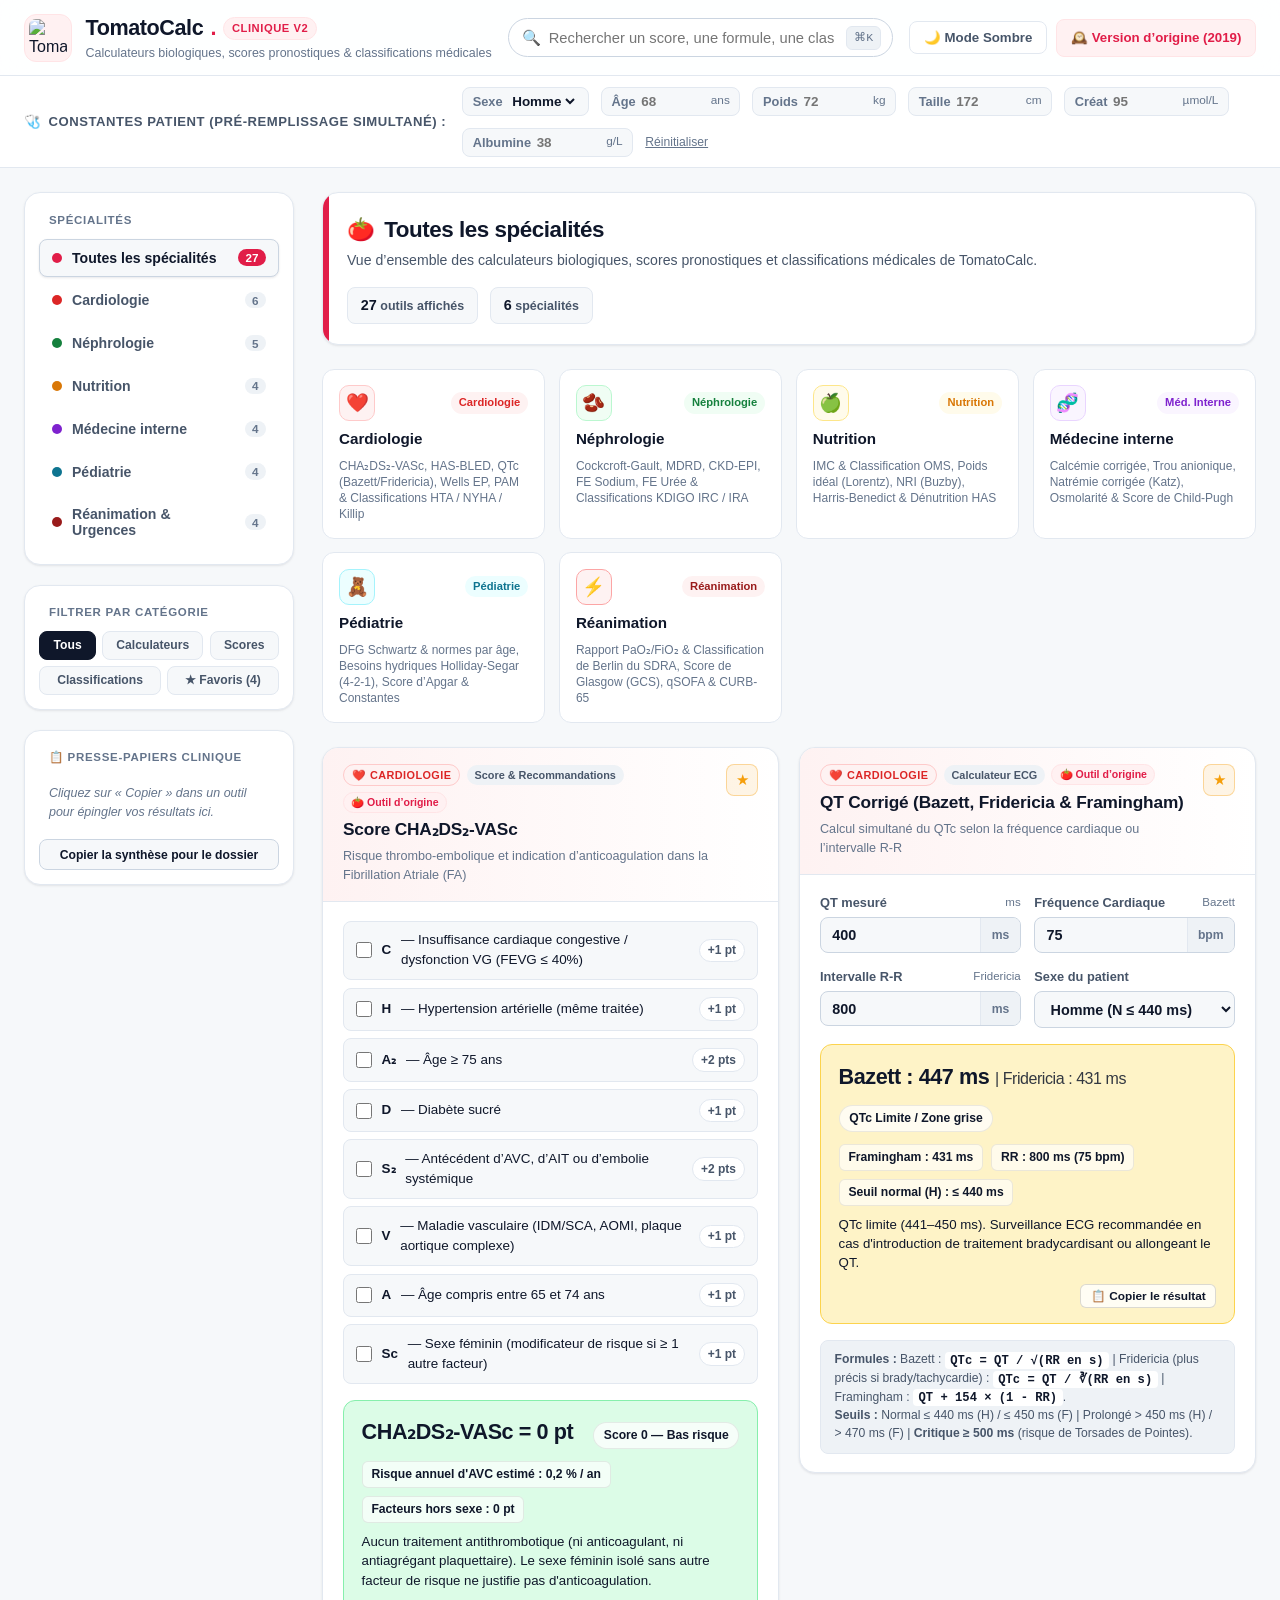
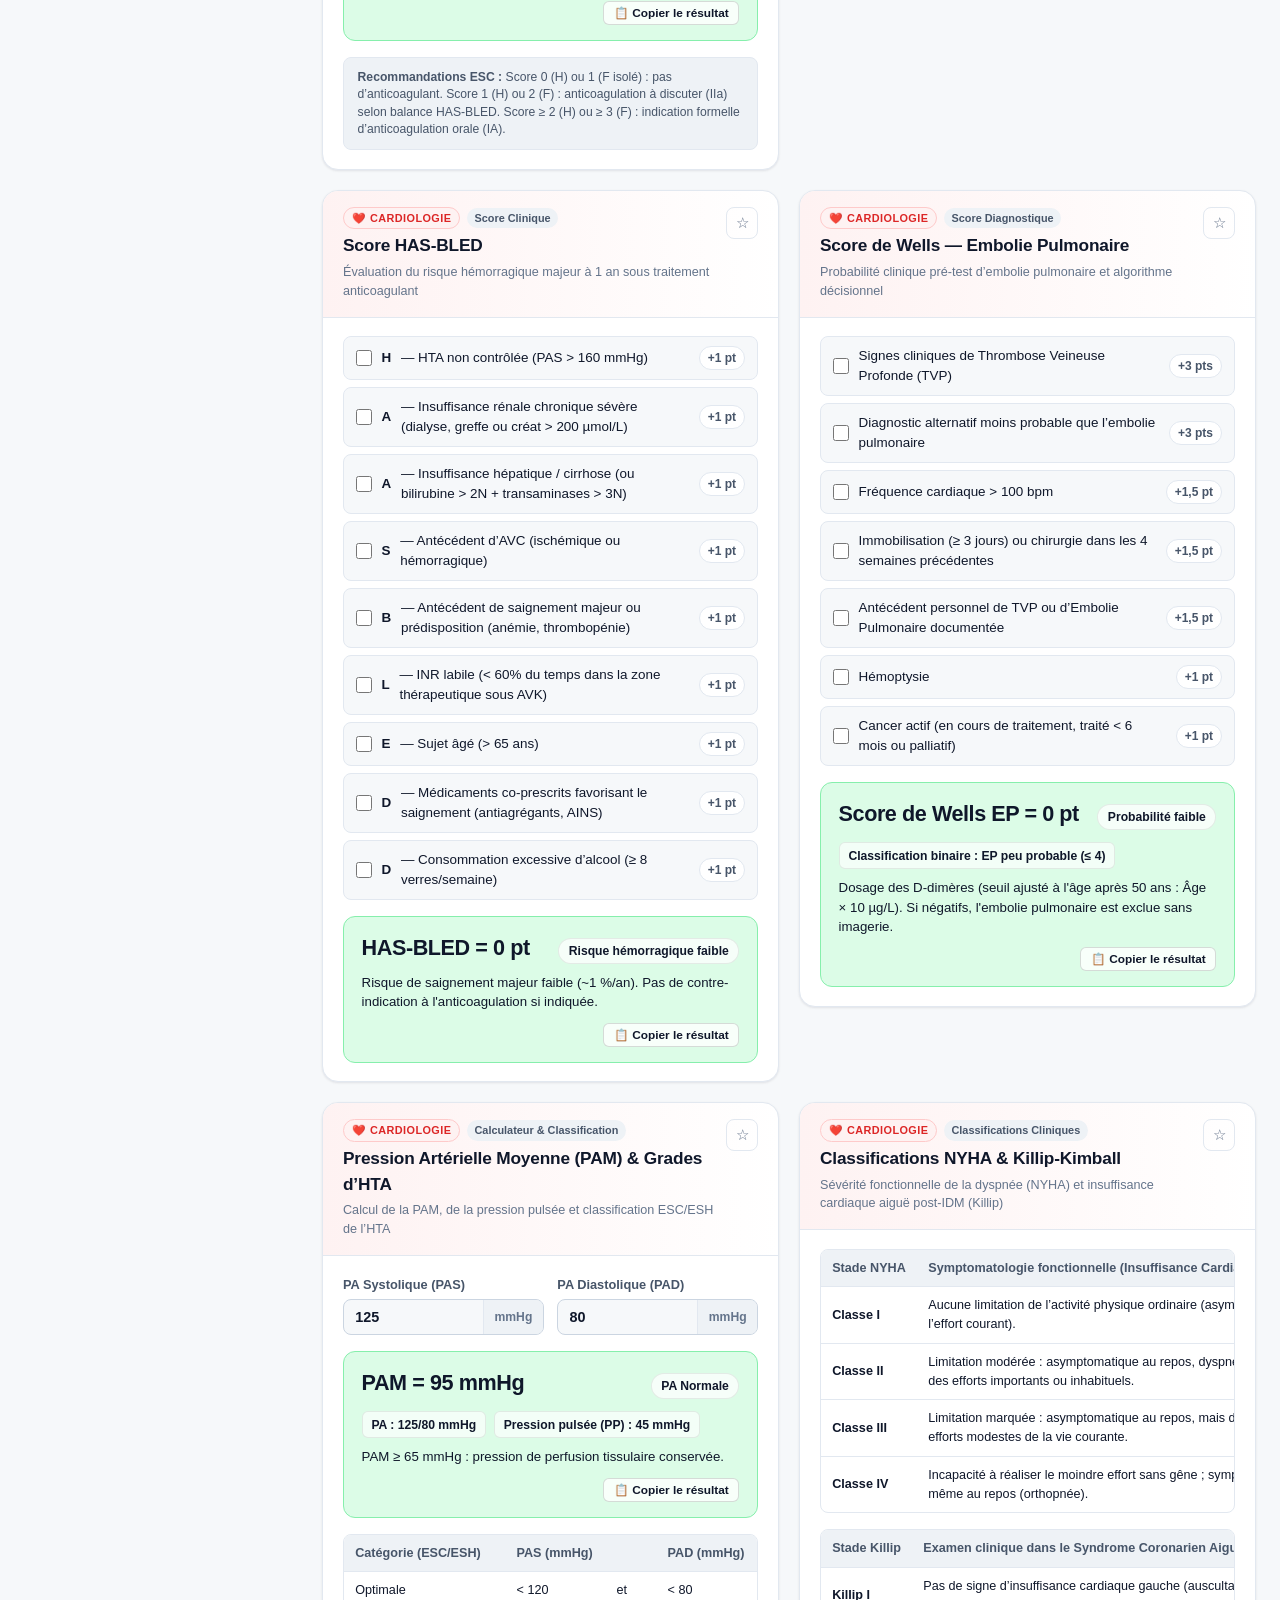
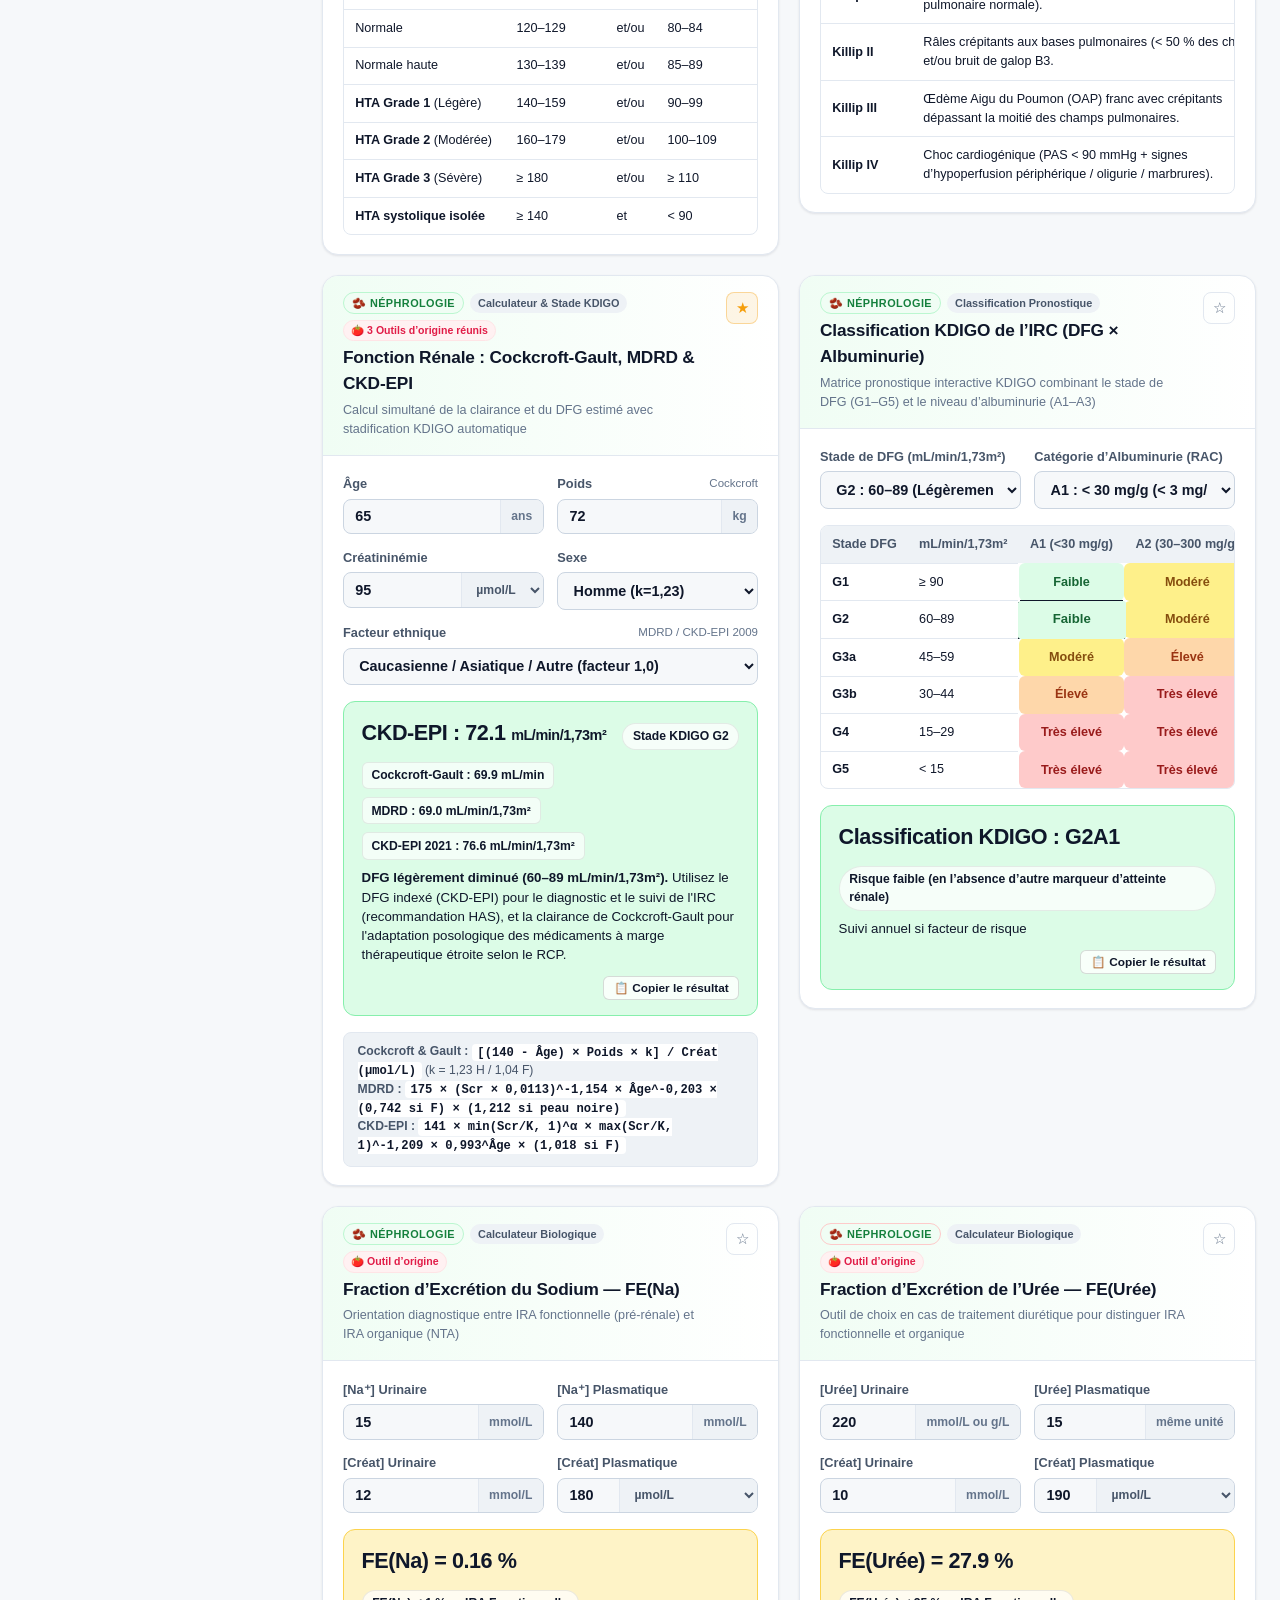
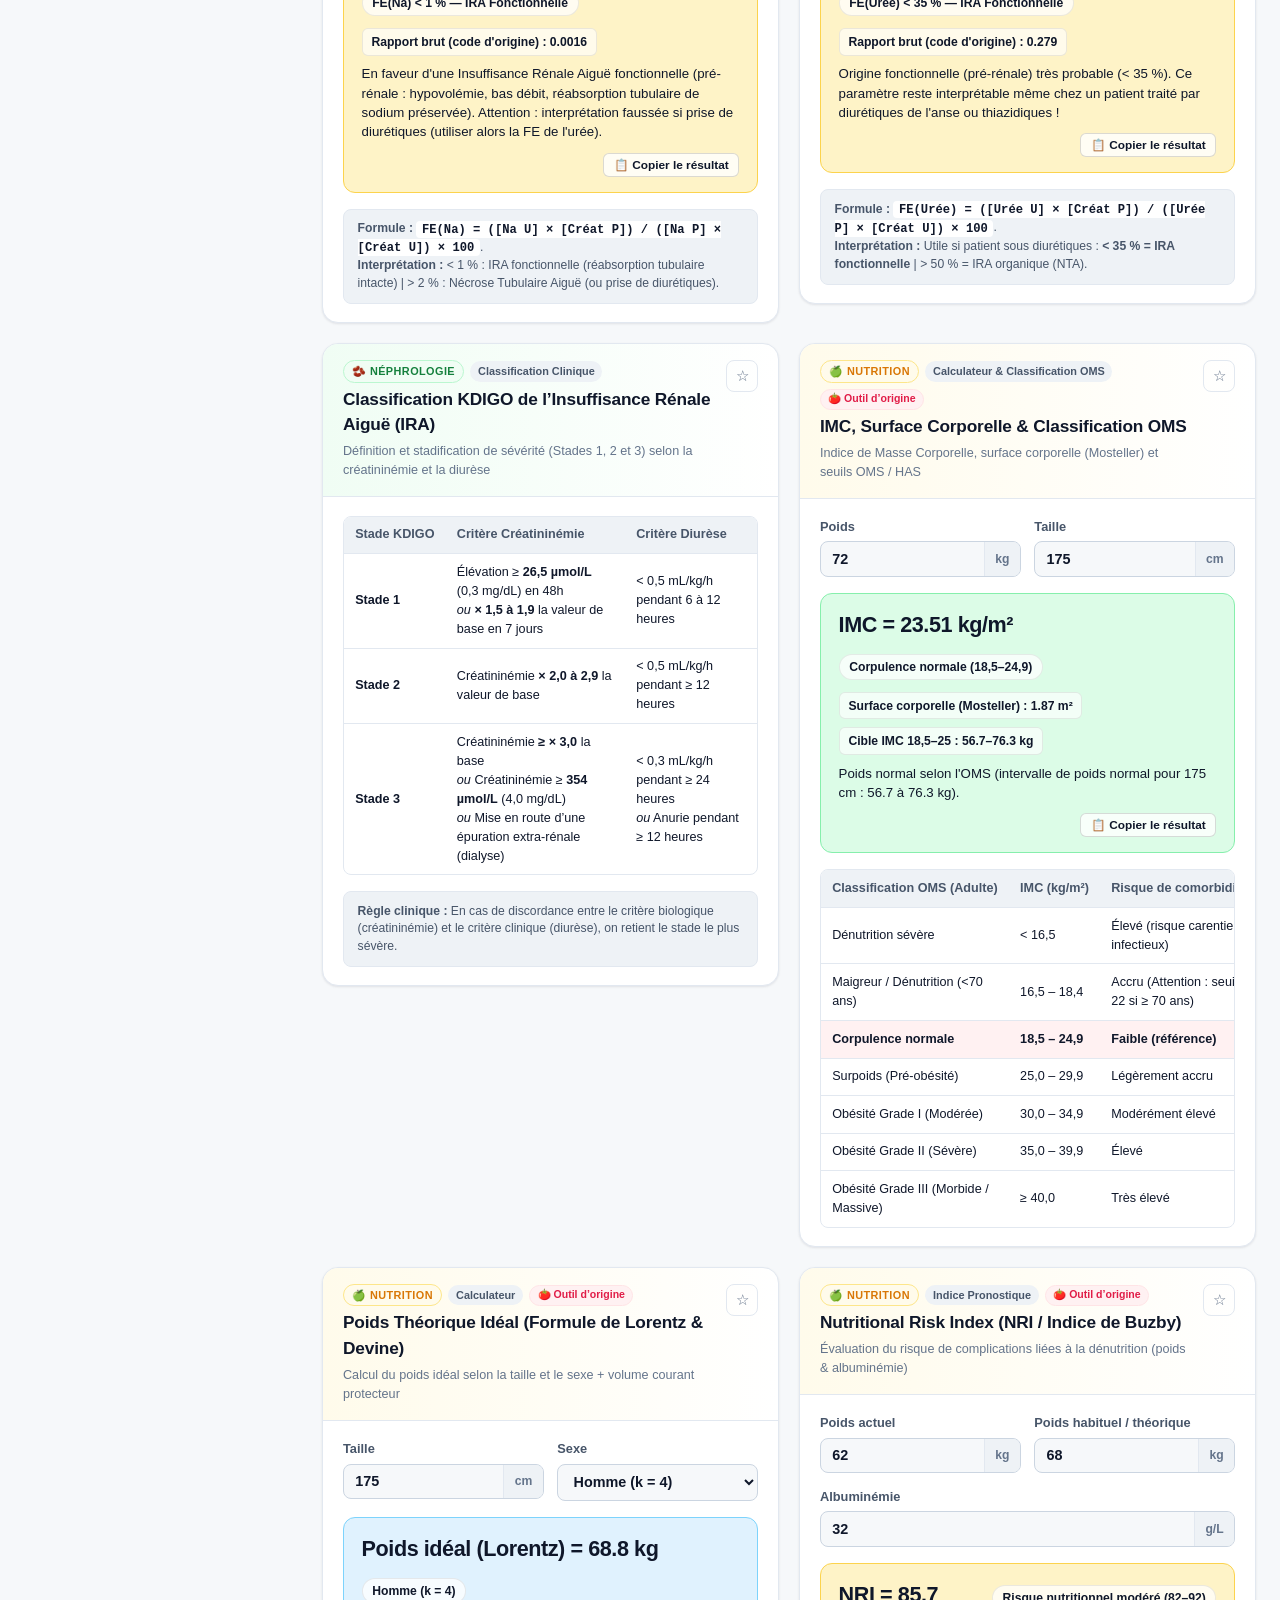
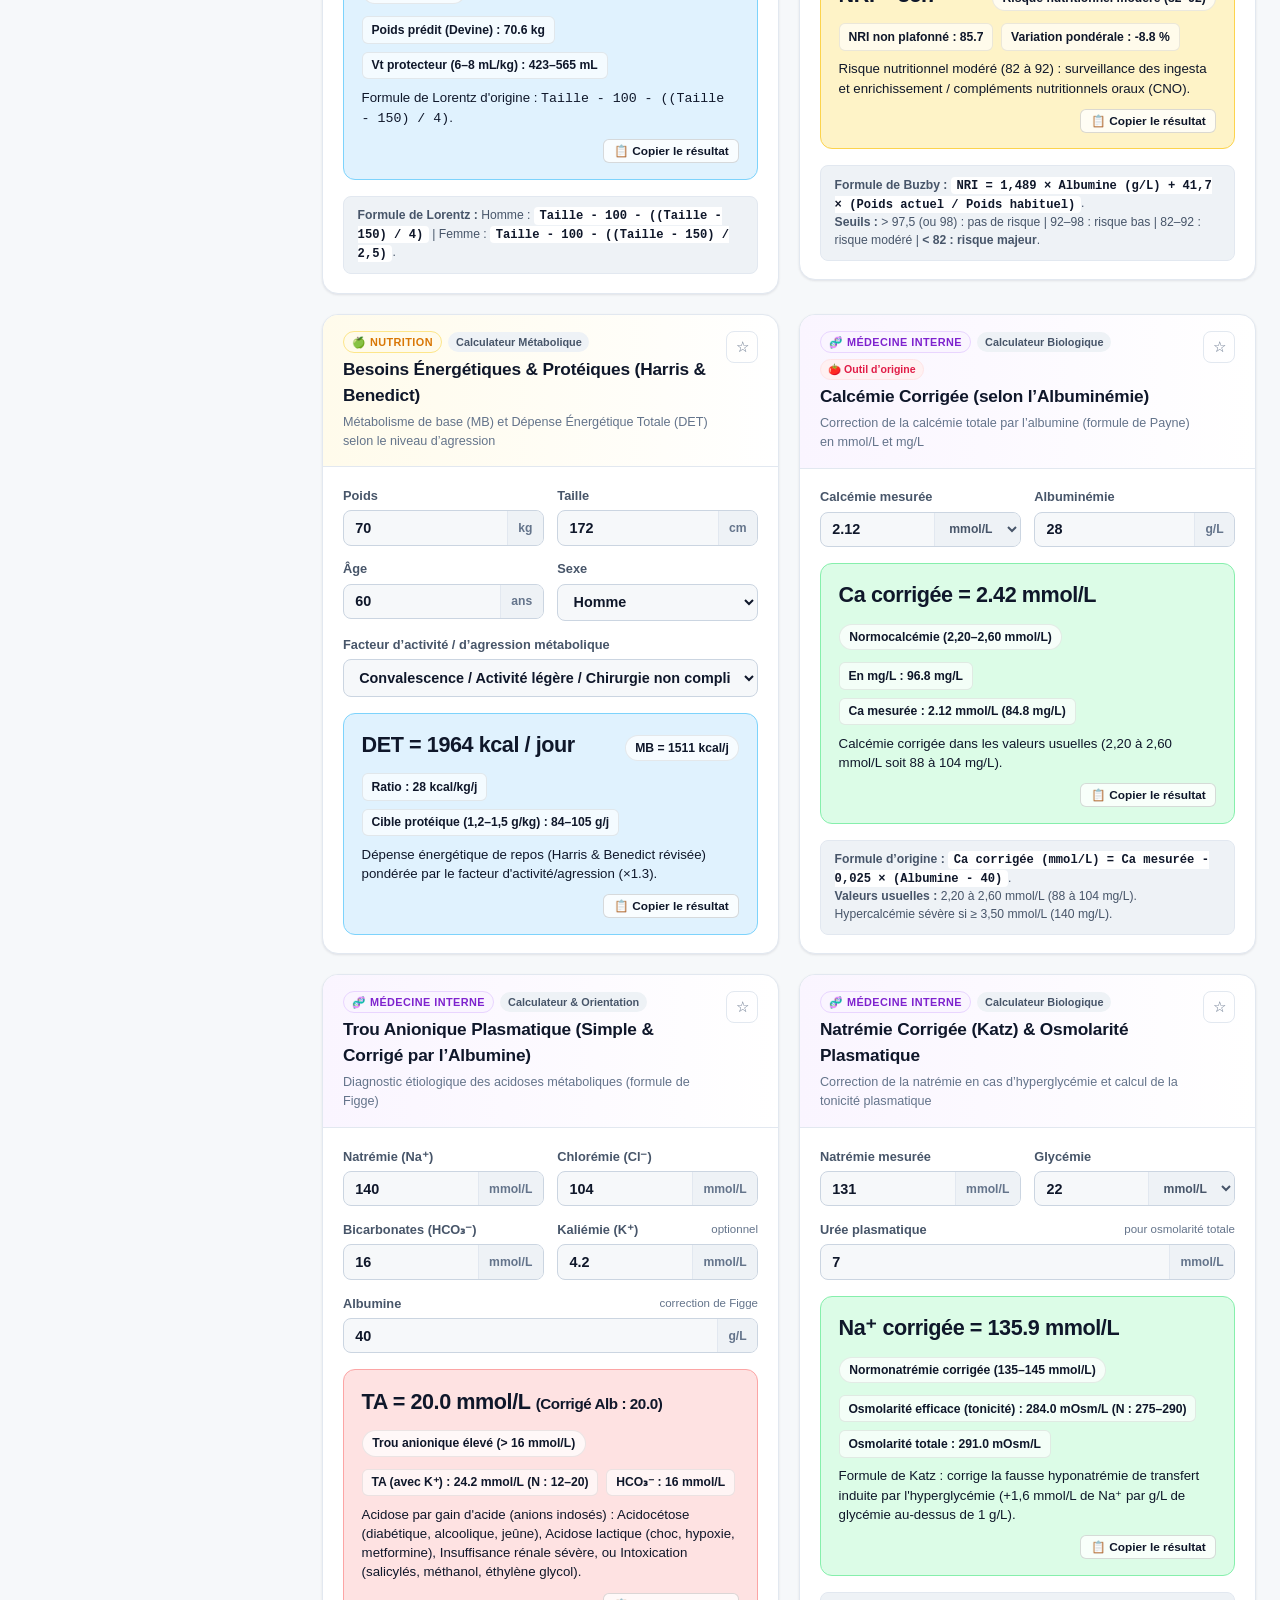
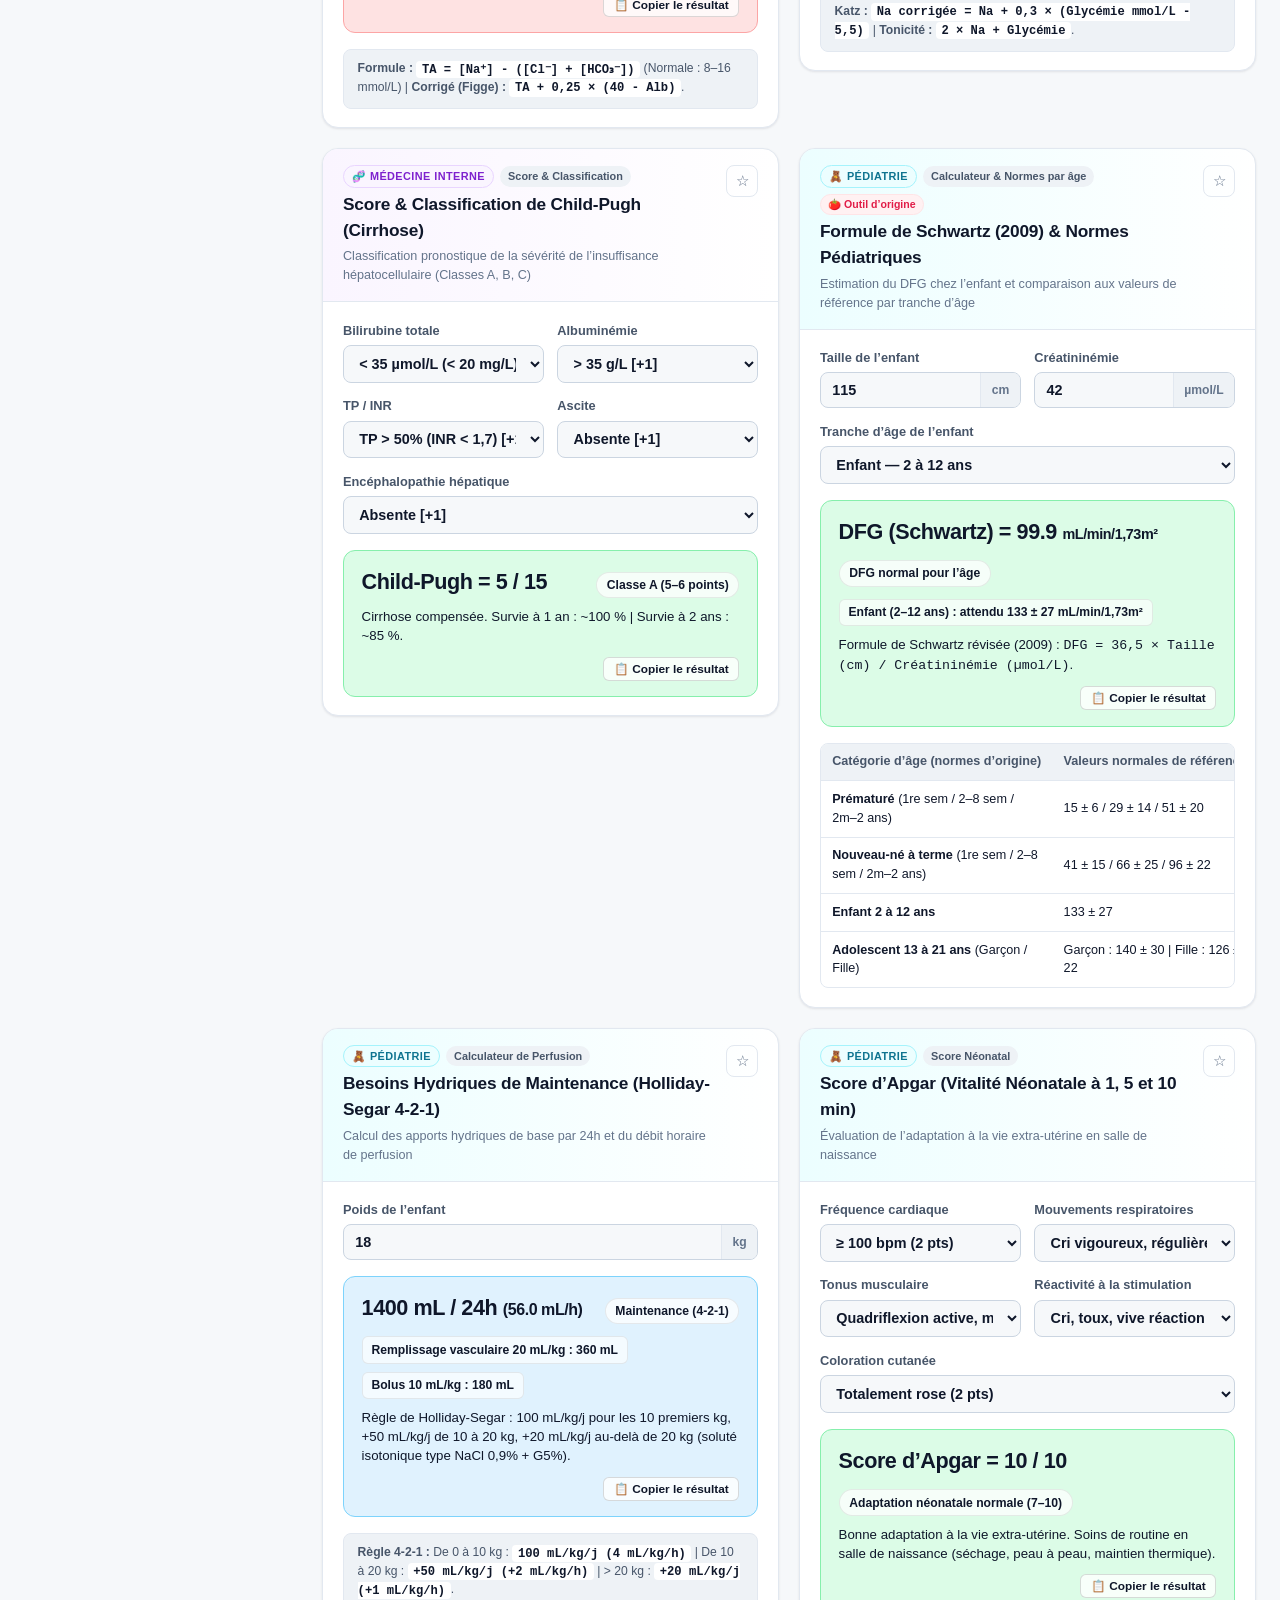
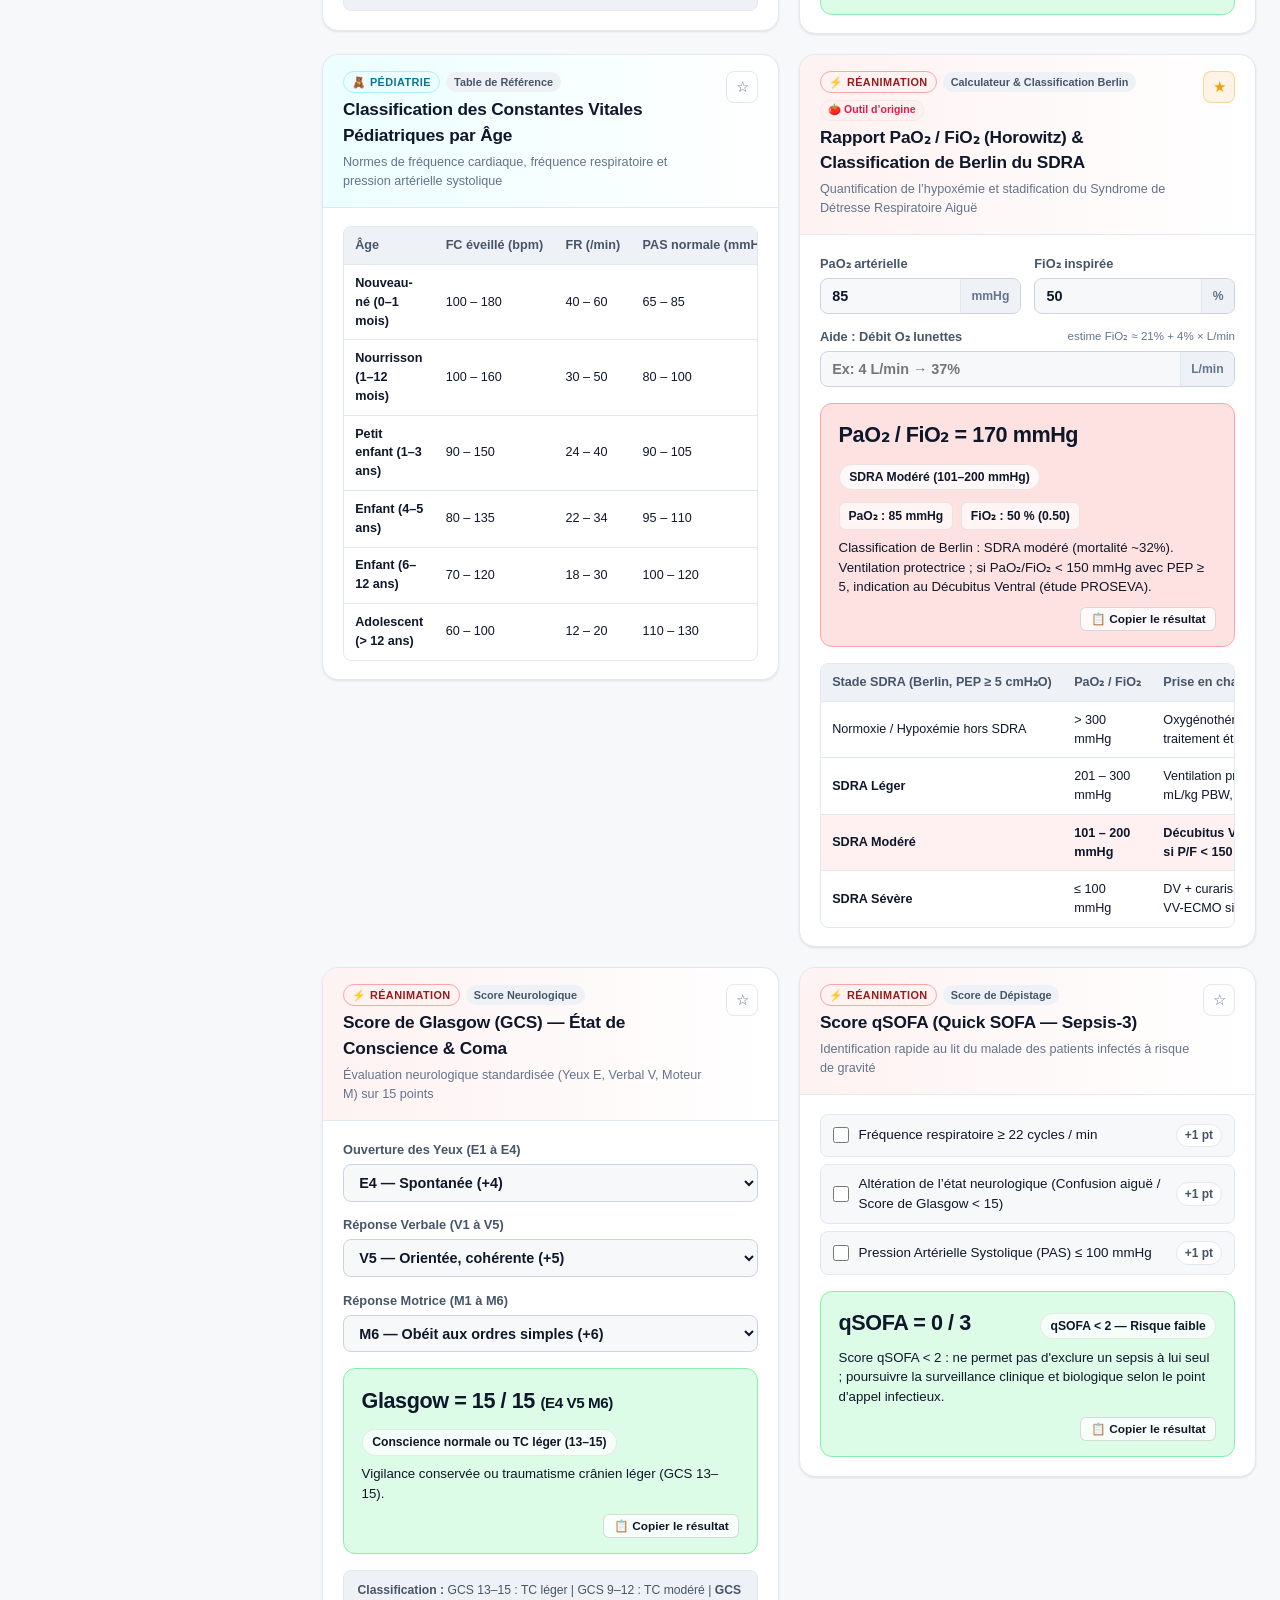
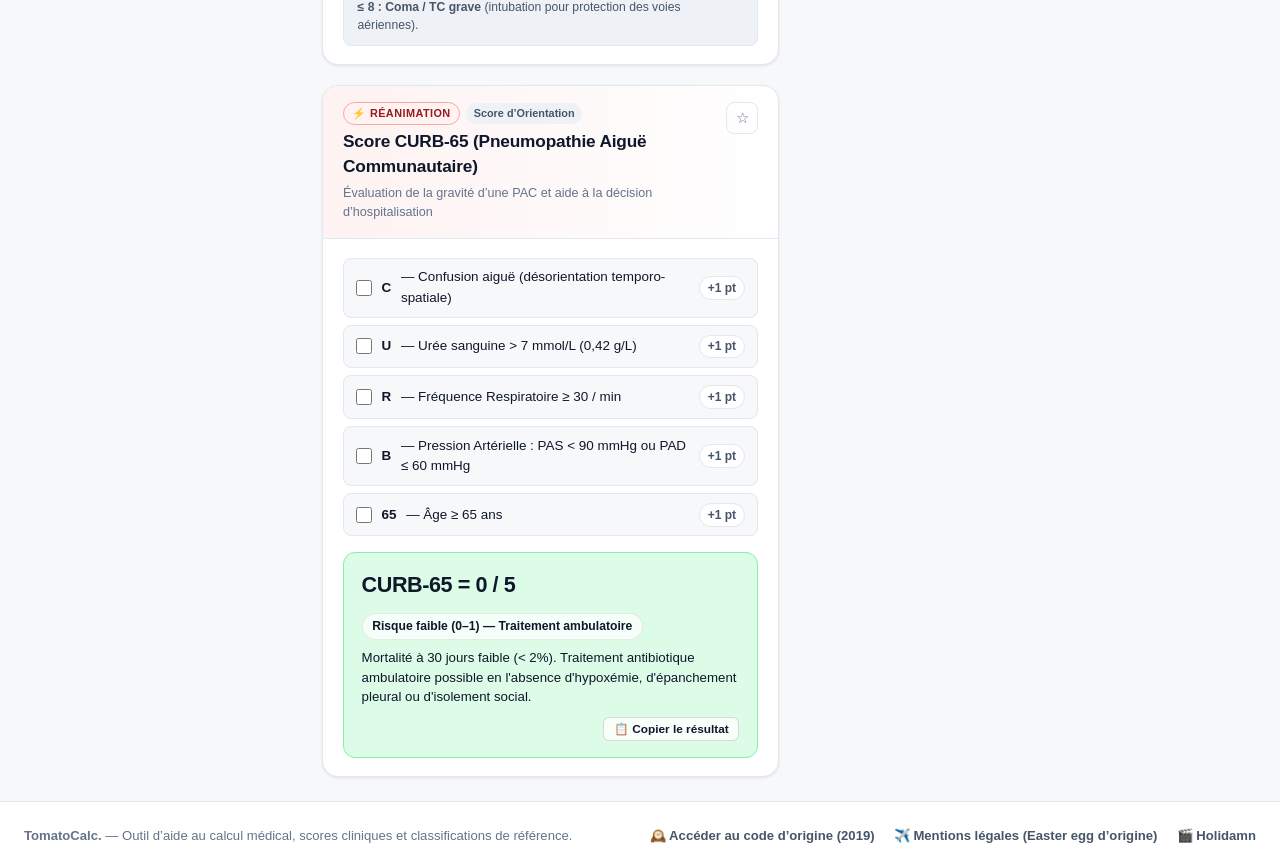
==== index.html @ 4baf0379 "Feat: Add TomatoCalc v2 medical calculator & clinical classifications while preserving original 2019" ====
<!DOCTYPE html>
<html lang="fr" data-theme="light">
<head>
  <meta charset="UTF-8" />
  <meta name="viewport" content="width=device-width, initial-scale=1.0" />
  <title>TomatoCalc. — Calculateurs Médicaux, Scores Cliniques & Classifications</title>
  <link rel="shortcut icon" href="image/favicon.ico" />
  <link rel="stylesheet" href="styles.css" />
</head>
<body>

  <!-- ======================= HEADER ======================= -->
  <header class="app-header">
    <div class="header-inner">
      <a href="#" class="brand" onclick="selectSpecialty('all'); return false;">
        <img src="image/logo2.png" alt="TomatoCalc Logo" class="brand-logo" />
        <div class="brand-text">
          <div class="brand-title">
            TomatoCalc<span class="dot">.</span>
            <span class="brand-badge">Clinique v2</span>
          </div>
          <span class="brand-subtitle">Calculateurs biologiques, scores pronostiques & classifications médicales</span>
        </div>
      </a>

      <div class="search-wrapper">
        <span class="search-icon">🔍</span>
        <input
          type="search"
          id="globalSearchInput"
          class="search-input"
          placeholder="Rechercher un score, une formule, une classification (ex: DFG, KDIGO, QTc, Glasgow, IMC...)"
        />
        <span class="search-kbd">⌘K</span>
      </div>

      <div class="header-actions">
        <button id="btnThemeToggle" class="btn-header" onclick="toggleTheme()">🌙 Mode Sombre</button>
        <a href="original.html" class="btn-header btn-archive" title="Ouvrir le site TomatoCalc d'origine conservé intact">
          🕰️ Version d’origine (2019)
        </a>
      </div>
    </div>
  </header>

  <!-- ======================= SHARED PATIENT CONTEXT BAR ======================= -->
  <section class="patient-bar">
    <div class="patient-bar-inner">
      <div class="patient-bar-title">
        <span>🩺</span>
        <span>Constantes Patient (pré-remplissage simultané) :</span>
      </div>

      <div class="patient-bar-fields">
        <div class="patient-field">
          <label for="patSexe">Sexe</label>
          <select id="patSexe" onchange="syncPatientContext()">
            <option value="H">Homme</option>
            <option value="F">Femme</option>
          </select>
        </div>

        <div class="patient-field">
          <label for="patAge">Âge</label>
          <input type="number" id="patAge" placeholder="68" min="0" max="120" oninput="syncPatientContext()" />
          <span class="unit">ans</span>
        </div>

        <div class="patient-field">
          <label for="patPoids">Poids</label>
          <input type="number" id="patPoids" placeholder="72" min="1" max="300" step="0.5" oninput="syncPatientContext()" />
          <span class="unit">kg</span>
        </div>

        <div class="patient-field">
          <label for="patTaille">Taille</label>
          <input type="number" id="patTaille" placeholder="172" min="30" max="240" oninput="syncPatientContext()" />
          <span class="unit">cm</span>
        </div>

        <div class="patient-field">
          <label for="patCreat">Créat</label>
          <input type="number" id="patCreat" placeholder="95" min="1" max="3000" oninput="syncPatientContext()" />
          <span class="unit">µmol/L</span>
        </div>

        <div class="patient-field">
          <label for="patAlb">Albumine</label>
          <input type="number" id="patAlb" placeholder="38" min="5" max="65" step="0.5" oninput="syncPatientContext()" />
          <span class="unit">g/L</span>
        </div>

        <button class="btn-clear-patient" onclick="clearPatientContext()">Réinitialiser</button>
      </div>
    </div>
  </section>

  <!-- ======================= MAIN LAYOUT ======================= -->
  <div class="app-layout">

    <!-- LEFT SIDEBAR -->
    <aside class="sidebar">
      <div class="sidebar-sticky">

        <!-- Specialties Navigation -->
        <nav class="nav-card" aria-label="Spécialités médicales">
          <div class="nav-section-title">Spécialités</div>
          <ul class="specialty-nav">
            <li>
              <button class="specialty-btn active" data-specialty="all" onclick="selectSpecialty('all')">
                <span class="specialty-btn-left">
                  <span class="specialty-dot" style="background: var(--tomato-500)"></span>
                  <span>Toutes les spécialités</span>
                </span>
                <span class="specialty-count" id="count-all">20</span>
              </button>
            </li>
            <li>
              <button class="specialty-btn" data-specialty="cardio" onclick="selectSpecialty('cardio')">
                <span class="specialty-btn-left">
                  <span class="specialty-dot" style="background: var(--cardio-color)"></span>
                  <span>Cardiologie</span>
                </span>
                <span class="specialty-count" id="count-cardio">6</span>
              </button>
            </li>
            <li>
              <button class="specialty-btn" data-specialty="nephro" onclick="selectSpecialty('nephro')">
                <span class="specialty-btn-left">
                  <span class="specialty-dot" style="background: var(--nephro-color)"></span>
                  <span>Néphrologie</span>
                </span>
                <span class="specialty-count" id="count-nephro">5</span>
              </button>
            </li>
            <li>
              <button class="specialty-btn" data-specialty="nutrition" onclick="selectSpecialty('nutrition')">
                <span class="specialty-btn-left">
                  <span class="specialty-dot" style="background: var(--nutri-color)"></span>
                  <span>Nutrition</span>
                </span>
                <span class="specialty-count" id="count-nutrition">4</span>
              </button>
            </li>
            <li>
              <button class="specialty-btn" data-specialty="medint" onclick="selectSpecialty('medint')">
                <span class="specialty-btn-left">
                  <span class="specialty-dot" style="background: var(--medint-color)"></span>
                  <span>Médecine interne</span>
                </span>
                <span class="specialty-count" id="count-medint">4</span>
              </button>
            </li>
            <li>
              <button class="specialty-btn" data-specialty="pediatrie" onclick="selectSpecialty('pediatrie')">
                <span class="specialty-btn-left">
                  <span class="specialty-dot" style="background: var(--ped-color)"></span>
                  <span>Pédiatrie</span>
                </span>
                <span class="specialty-count" id="count-pediatrie">4</span>
              </button>
            </li>
            <li>
              <button class="specialty-btn" data-specialty="reanima" onclick="selectSpecialty('reanima')">
                <span class="specialty-btn-left">
                  <span class="specialty-dot" style="background: var(--rea-color)"></span>
                  <span>Réanimation & Urgences</span>
                </span>
                <span class="specialty-count" id="count-reanima">4</span>
              </button>
            </li>
          </ul>
        </nav>

        <!-- Filter by Category Type -->
        <div class="nav-card">
          <div class="nav-section-title">Filtrer par catégorie</div>
          <div class="type-filters">
            <button class="type-pill active" data-type="all" onclick="selectType('all')">Tous</button>
            <button class="type-pill" data-type="calc" onclick="selectType('calc')">Calculateurs</button>
            <button class="type-pill" data-type="score" onclick="selectType('score')">Scores</button>
            <button class="type-pill" data-type="classification" onclick="selectType('classification')">Classifications</button>
            <button class="type-pill" data-type="fav" onclick="selectType('fav')">★ Favoris (<span id="count-fav">4</span>)</button>
          </div>
        </div>

        <!-- Clinical Clipboard -->
        <div class="nav-card">
          <div class="nav-section-title">📋 Presse-papiers clinique</div>
          <div id="clipboardList" class="clipboard-list"></div>
          <button class="btn-copy-all" onclick="copyAllClipboard()">Copier la synthèse pour le dossier</button>
        </div>

      </div>
    </aside>

    <!-- MAIN CONTENT -->
    <main class="main-content">

      <!-- Specialty Banner -->
      <div class="specialty-banner" id="specialtyBanner">
        <div class="banner-info">
          <h1 id="bannerTitle"><span>🍅</span> <span>Toutes les spécialités</span></h1>
          <p id="bannerDesc">Vue d’ensemble des calculateurs biologiques, scores pronostiques et classifications médicales de TomatoCalc.</p>
        </div>
        <div class="banner-stats">
          <div class="stat-chip"><strong id="visibleToolsCount">27</strong> outils affichés</div>
          <div class="stat-chip"><strong>6</strong> spécialités</div>
        </div>
      </div>

      <!-- Quick Specialty Tiles -->
      <div class="specialty-quick-grid" id="specialtyQuickGrid">
        <div class="specialty-tile" style="--tile-color: var(--cardio-color); --tile-bg: var(--cardio-bg); --tile-border: var(--cardio-border);" onclick="selectSpecialty('cardio')">
          <div class="specialty-tile-top">
            <div class="specialty-tile-icon">❤️</div>
            <span class="specialty-tile-badge">Cardiologie</span>
          </div>
          <h3>Cardiologie</h3>
          <p>CHA₂DS₂-VASc, HAS-BLED, QTc (Bazett/Fridericia), Wells EP, PAM & Classifications HTA / NYHA / Killip</p>
        </div>

        <div class="specialty-tile" style="--tile-color: var(--nephro-color); --tile-bg: var(--nephro-bg); --tile-border: var(--nephro-border);" onclick="selectSpecialty('nephro')">
          <div class="specialty-tile-top">
            <div class="specialty-tile-icon">🫘</div>
            <span class="specialty-tile-badge">Néphrologie</span>
          </div>
          <h3>Néphrologie</h3>
          <p>Cockcroft-Gault, MDRD, CKD-EPI, FE Sodium, FE Urée & Classifications KDIGO IRC / IRA</p>
        </div>

        <div class="specialty-tile" style="--tile-color: var(--nutri-color); --tile-bg: var(--nutri-bg); --tile-border: var(--nutri-border);" onclick="selectSpecialty('nutrition')">
          <div class="specialty-tile-top">
            <div class="specialty-tile-icon">🍏</div>
            <span class="specialty-tile-badge">Nutrition</span>
          </div>
          <h3>Nutrition</h3>
          <p>IMC & Classification OMS, Poids idéal (Lorentz), NRI (Buzby), Harris-Benedict & Dénutrition HAS</p>
        </div>

        <div class="specialty-tile" style="--tile-color: var(--medint-color); --tile-bg: var(--medint-bg); --tile-border: var(--medint-border);" onclick="selectSpecialty('medint')">
          <div class="specialty-tile-top">
            <div class="specialty-tile-icon">🧬</div>
            <span class="specialty-tile-badge">Méd. Interne</span>
          </div>
          <h3>Médecine interne</h3>
          <p>Calcémie corrigée, Trou anionique, Natrémie corrigée (Katz), Osmolarité & Score de Child-Pugh</p>
        </div>

        <div class="specialty-tile" style="--tile-color: var(--ped-color); --tile-bg: var(--ped-bg); --tile-border: var(--ped-border);" onclick="selectSpecialty('pediatrie')">
          <div class="specialty-tile-top">
            <div class="specialty-tile-icon">🧸</div>
            <span class="specialty-tile-badge">Pédiatrie</span>
          </div>
          <h3>Pédiatrie</h3>
          <p>DFG Schwartz & normes par âge, Besoins hydriques Holliday-Segar (4-2-1), Score d’Apgar & Constantes</p>
        </div>

        <div class="specialty-tile" style="--tile-color: var(--rea-color); --tile-bg: var(--rea-bg); --tile-border: var(--rea-border);" onclick="selectSpecialty('reanima')">
          <div class="specialty-tile-top">
            <div class="specialty-tile-icon">⚡</div>
            <span class="specialty-tile-badge">Réanimation</span>
          </div>
          <h3>Réanimation</h3>
          <p>Rapport PaO₂/FiO₂ & Classification de Berlin du SDRA, Score de Glasgow (GCS), qSOFA & CURB-65</p>
        </div>
      </div>

      <!-- Empty Search State -->
      <div id="emptySearchState" style="display:none; text-align:center; padding: 3rem 1rem; background: var(--bg-secondary); border-radius: var(--radius-lg); border: 1px solid var(--border-color);">
        <div style="font-size: 2rem; margin-bottom: 0.5rem;">🔎</div>
        <h3 style="margin-bottom: 0.35rem;">Aucun calculateur ou classification trouvé</h3>
        <p style="color: var(--text-muted); font-size: 0.9rem;">Essayez un autre mot-clé ou réinitialisez les filtres de spécialité.</p>
      </div>

      <!-- ======================= CALCULATORS & CLASSIFICATIONS GRID ======================= -->
      <div class="calculators-grid">

        <!-- ===================================================================== -->
        <!-- 1. CARDIOLOGIE                                                        -->
        <!-- ===================================================================== -->

        <!-- CARDIO 1: CHA2DS2-VASc (Original) -->
        <article class="calc-card" id="card-cardio-chad" data-specialty="cardio" data-type="score classification" data-keywords="cha2ds2 vasc fa fibrillation atriale auriculaire avc anticoagulation thromboembolique" style="--card-accent-color: var(--cardio-color); --card-accent-bg: var(--cardio-bg); --card-accent-border: var(--cardio-border);">
          <div class="calc-card-header">
            <div class="calc-header-left">
              <div class="calc-badges">
                <span class="badge-specialty">❤️ Cardiologie</span>
                <span class="badge-type">Score & Recommandations</span>
                <span class="badge-origin">🍅 Outil d’origine</span>
              </div>
              <h2 class="calc-title">Score CHA₂DS₂-VASc</h2>
              <p class="calc-subtitle">Risque thrombo-embolique et indication d’anticoagulation dans la Fibrillation Atriale (FA)</p>
            </div>
            <button class="btn-fav" data-id="cardio-chad" onclick="toggleFavorite('cardio-chad')">☆</button>
          </div>
          <div class="calc-card-body">
            <div class="criteria-list">
              <label class="criteria-item">
                <span class="criteria-left"><input type="checkbox" id="chad_ic" onchange="calcChad()" /> <strong>C</strong> — Insuffisance cardiaque congestive / dysfonction VG (FEVG ≤ 40%)</span>
                <span class="criteria-points">+1 pt</span>
              </label>
              <label class="criteria-item">
                <span class="criteria-left"><input type="checkbox" id="chad_hta" onchange="calcChad()" /> <strong>H</strong> — Hypertension artérielle (même traitée)</span>
                <span class="criteria-points">+1 pt</span>
              </label>
              <label class="criteria-item">
                <span class="criteria-left"><input type="checkbox" id="chad_age75" onchange="if(this.checked) document.getElementById('chad_age65').checked=false; calcChad();" /> <strong>A₂</strong> — Âge ≥ 75 ans</span>
                <span class="criteria-points">+2 pts</span>
              </label>
              <label class="criteria-item">
                <span class="criteria-left"><input type="checkbox" id="chad_diab" onchange="calcChad()" /> <strong>D</strong> — Diabète sucré</span>
                <span class="criteria-points">+1 pt</span>
              </label>
              <label class="criteria-item">
                <span class="criteria-left"><input type="checkbox" id="chad_avc" onchange="calcChad()" /> <strong>S₂</strong> — Antécédent d’AVC, d’AIT ou d’embolie systémique</span>
                <span class="criteria-points">+2 pts</span>
              </label>
              <label class="criteria-item">
                <span class="criteria-left"><input type="checkbox" id="chad_vasc" onchange="calcChad()" /> <strong>V</strong> — Maladie vasculaire (IDM/SCA, AOMI, plaque aortique complexe)</span>
                <span class="criteria-points">+1 pt</span>
              </label>
              <label class="criteria-item">
                <span class="criteria-left"><input type="checkbox" id="chad_age65" onchange="if(this.checked) document.getElementById('chad_age75').checked=false; calcChad();" /> <strong>A</strong> — Âge compris entre 65 et 74 ans</span>
                <span class="criteria-points">+1 pt</span>
              </label>
              <label class="criteria-item">
                <span class="criteria-left"><input type="checkbox" id="chad_sexe" onchange="calcChad()" /> <strong>Sc</strong> — Sexe féminin (modificateur de risque si ≥ 1 autre facteur)</span>
                <span class="criteria-points">+1 pt</span>
              </label>
            </div>
            <div id="res_chad" class="result-panel"></div>
            <div class="formula-box">
              <strong>Recommandations ESC :</strong> Score 0 (H) ou 1 (F isolé) : pas d’anticoagulant. Score 1 (H) ou 2 (F) : anticoagulation à discuter (IIa) selon balance HAS-BLED. Score ≥ 2 (H) ou ≥ 3 (F) : indication formelle d’anticoagulation orale (IA).
            </div>
          </div>
        </article>

        <!-- CARDIO 2: QT Corrigé (Original) -->
        <article class="calc-card" id="card-cardio-qtc" data-specialty="cardio" data-type="calc classification" data-keywords="qt corrige qtc bazett fridericia framingham ecg torsade pointes rythme" style="--card-accent-color: var(--cardio-color); --card-accent-bg: var(--cardio-bg); --card-accent-border: var(--cardio-border);">
          <div class="calc-card-header">
            <div class="calc-header-left">
              <div class="calc-badges">
                <span class="badge-specialty">❤️ Cardiologie</span>
                <span class="badge-type">Calculateur ECG</span>
                <span class="badge-origin">🍅 Outil d’origine</span>
              </div>
              <h2 class="calc-title">QT Corrigé (Bazett, Fridericia & Framingham)</h2>
              <p class="calc-subtitle">Calcul simultané du QTc selon la fréquence cardiaque ou l’intervalle R-R</p>
            </div>
            <button class="btn-fav" data-id="cardio-qtc" onclick="toggleFavorite('cardio-qtc')">☆</button>
          </div>
          <div class="calc-card-body">
            <div class="form-grid">
              <div class="form-group">
                <label class="form-label" for="qtc_qtm">QT mesuré <span class="hint">ms</span></label>
                <div class="input-with-unit">
                  <input type="number" id="qtc_qtm" value="400" min="150" max="800" oninput="calcQtc()" />
                  <span class="input-unit">ms</span>
                </div>
              </div>
              <div class="form-group">
                <label class="form-label" for="qtc_hr">Fréquence Cardiaque <span class="hint">Bazett</span></label>
                <div class="input-with-unit">
                  <input type="number" id="qtc_hr" value="75" min="20" max="260" oninput="syncQtRrFromHr('hr')" />
                  <span class="input-unit">bpm</span>
                </div>
              </div>
              <div class="form-group">
                <label class="form-label" for="qtc_rr">Intervalle R-R <span class="hint">Fridericia</span></label>
                <div class="input-with-unit">
                  <input type="number" id="qtc_rr" value="800" min="200" max="3000" oninput="syncQtRrFromHr('rr')" />
                  <span class="input-unit">ms</span>
                </div>
              </div>
              <div class="form-group">
                <label class="form-label" for="qtc_sexe">Sexe du patient</label>
                <select id="qtc_sexe" class="form-select" onchange="calcQtc()">
                  <option value="H">Homme (N ≤ 440 ms)</option>
                  <option value="F">Femme (N ≤ 450 ms)</option>
                </select>
              </div>
            </div>
            <div id="res_qtc" class="result-panel"></div>
            <div class="formula-box">
              <strong>Formules :</strong> Bazett : <code>QTc = QT / √(RR en s)</code> | Fridericia (plus précis si brady/tachycardie) : <code>QTc = QT / ∛(RR en s)</code> | Framingham : <code>QT + 154 × (1 - RR)</code>.<br />
              <strong>Seuils :</strong> Normal ≤ 440 ms (H) / ≤ 450 ms (F) | Prolongé > 450 ms (H) / > 470 ms (F) | <strong>Critique ≥ 500 ms</strong> (risque de Torsades de Pointes).
            </div>
          </div>
        </article>

        <!-- CARDIO 3: Score HAS-BLED -->
        <article class="calc-card" id="card-cardio-hasbled" data-specialty="cardio" data-type="score" data-keywords="has-bled hasbled saignement hemorragie anticoagulation avk aod fa" style="--card-accent-color: var(--cardio-color); --card-accent-bg: var(--cardio-bg); --card-accent-border: var(--cardio-border);">
          <div class="calc-card-header">
            <div class="calc-header-left">
              <div class="calc-badges">
                <span class="badge-specialty">❤️ Cardiologie</span>
                <span class="badge-type">Score Clinique</span>
              </div>
              <h2 class="calc-title">Score HAS-BLED</h2>
              <p class="calc-subtitle">Évaluation du risque hémorragique majeur à 1 an sous traitement anticoagulant</p>
            </div>
            <button class="btn-fav" data-id="cardio-hasbled" onclick="toggleFavorite('cardio-hasbled')">☆</button>
          </div>
          <div class="calc-card-body">
            <div class="criteria-list">
              <label class="criteria-item">
                <span class="criteria-left"><input type="checkbox" value="1" onchange="calcHasbled()" /> <strong>H</strong> — HTA non contrôlée (PAS > 160 mmHg)</span>
                <span class="criteria-points">+1 pt</span>
              </label>
              <label class="criteria-item">
                <span class="criteria-left"><input type="checkbox" value="1" onchange="calcHasbled()" /> <strong>A</strong> — Insuffisance rénale chronique sévère (dialyse, greffe ou créat > 200 µmol/L)</span>
                <span class="criteria-points">+1 pt</span>
              </label>
              <label class="criteria-item">
                <span class="criteria-left"><input type="checkbox" value="1" onchange="calcHasbled()" /> <strong>A</strong> — Insuffisance hépatique / cirrhose (ou bilirubine > 2N + transaminases > 3N)</span>
                <span class="criteria-points">+1 pt</span>
              </label>
              <label class="criteria-item">
                <span class="criteria-left"><input type="checkbox" value="1" onchange="calcHasbled()" /> <strong>S</strong> — Antécédent d’AVC (ischémique ou hémorragique)</span>
                <span class="criteria-points">+1 pt</span>
              </label>
              <label class="criteria-item">
                <span class="criteria-left"><input type="checkbox" value="1" onchange="calcHasbled()" /> <strong>B</strong> — Antécédent de saignement majeur ou prédisposition (anémie, thrombopénie)</span>
                <span class="criteria-points">+1 pt</span>
              </label>
              <label class="criteria-item">
                <span class="criteria-left"><input type="checkbox" value="1" onchange="calcHasbled()" /> <strong>L</strong> — INR labile (< 60% du temps dans la zone thérapeutique sous AVK)</span>
                <span class="criteria-points">+1 pt</span>
              </label>
              <label class="criteria-item">
                <span class="criteria-left"><input type="checkbox" id="hasbled_age" value="1" onchange="calcHasbled()" /> <strong>E</strong> — Sujet âgé (> 65 ans)</span>
                <span class="criteria-points">+1 pt</span>
              </label>
              <label class="criteria-item">
                <span class="criteria-left"><input type="checkbox" value="1" onchange="calcHasbled()" /> <strong>D</strong> — Médicaments co-prescrits favorisant le saignement (antiagrégants, AINS)</span>
                <span class="criteria-points">+1 pt</span>
              </label>
              <label class="criteria-item">
                <span class="criteria-left"><input type="checkbox" value="1" onchange="calcHasbled()" /> <strong>D</strong> — Consommation excessive d’alcool (≥ 8 verres/semaine)</span>
                <span class="criteria-points">+1 pt</span>
              </label>
            </div>
            <div id="res_hasbled" class="result-panel"></div>
          </div>
        </article>

        <!-- CARDIO 4: Score de Wells (Embolie Pulmonaire) -->
        <article class="calc-card" id="card-cardio-wells" data-specialty="cardio" data-type="score" data-keywords="wells embolie pulmonaire ep tvp phlebite d-dimeres angioscanner" style="--card-accent-color: var(--cardio-color); --card-accent-bg: var(--cardio-bg); --card-accent-border: var(--cardio-border);">
          <div class="calc-card-header">
            <div class="calc-header-left">
              <div class="calc-badges">
                <span class="badge-specialty">❤️ Cardiologie</span>
                <span class="badge-type">Score Diagnostique</span>
              </div>
              <h2 class="calc-title">Score de Wells — Embolie Pulmonaire</h2>
              <p class="calc-subtitle">Probabilité clinique pré-test d’embolie pulmonaire et algorithme décisionnel</p>
            </div>
            <button class="btn-fav" data-id="cardio-wells" onclick="toggleFavorite('cardio-wells')">☆</button>
          </div>
          <div class="calc-card-body">
            <div class="criteria-list">
              <label class="criteria-item">
                <span class="criteria-left"><input type="checkbox" value="3" onchange="calcWellsEp()" /> Signes cliniques de Thrombose Veineuse Profonde (TVP)</span>
                <span class="criteria-points">+3 pts</span>
              </label>
              <label class="criteria-item">
                <span class="criteria-left"><input type="checkbox" value="3" onchange="calcWellsEp()" /> Diagnostic alternatif moins probable que l’embolie pulmonaire</span>
                <span class="criteria-points">+3 pts</span>
              </label>
              <label class="criteria-item">
                <span class="criteria-left"><input type="checkbox" value="1.5" onchange="calcWellsEp()" /> Fréquence cardiaque > 100 bpm</span>
                <span class="criteria-points">+1,5 pt</span>
              </label>
              <label class="criteria-item">
                <span class="criteria-left"><input type="checkbox" value="1.5" onchange="calcWellsEp()" /> Immobilisation (≥ 3 jours) ou chirurgie dans les 4 semaines précédentes</span>
                <span class="criteria-points">+1,5 pt</span>
              </label>
              <label class="criteria-item">
                <span class="criteria-left"><input type="checkbox" value="1.5" onchange="calcWellsEp()" /> Antécédent personnel de TVP ou d’Embolie Pulmonaire documentée</span>
                <span class="criteria-points">+1,5 pt</span>
              </label>
              <label class="criteria-item">
                <span class="criteria-left"><input type="checkbox" value="1" onchange="calcWellsEp()" /> Hémoptysie</span>
                <span class="criteria-points">+1 pt</span>
              </label>
              <label class="criteria-item">
                <span class="criteria-left"><input type="checkbox" value="1" onchange="calcWellsEp()" /> Cancer actif (en cours de traitement, traité < 6 mois ou palliatif)</span>
                <span class="criteria-points">+1 pt</span>
              </label>
            </div>
            <div id="res_wells" class="result-panel"></div>
          </div>
        </article>

        <!-- CARDIO 5: PAM & Classification HTA (ESC/ESH) -->
        <article class="calc-card" id="card-cardio-pam" data-specialty="cardio" data-type="calc classification" data-keywords="pam pression arterielle moyenne pas pad hta hypertension classification esc grades" style="--card-accent-color: var(--cardio-color); --card-accent-bg: var(--cardio-bg); --card-accent-border: var(--cardio-border);">
          <div class="calc-card-header">
            <div class="calc-header-left">
              <div class="calc-badges">
                <span class="badge-specialty">❤️ Cardiologie</span>
                <span class="badge-type">Calculateur & Classification</span>
              </div>
              <h2 class="calc-title">Pression Artérielle Moyenne (PAM) & Grades d’HTA</h2>
              <p class="calc-subtitle">Calcul de la PAM, de la pression pulsée et classification ESC/ESH de l’HTA</p>
            </div>
            <button class="btn-fav" data-id="cardio-pam" onclick="toggleFavorite('cardio-pam')">☆</button>
          </div>
          <div class="calc-card-body">
            <div class="form-grid">
              <div class="form-group">
                <label class="form-label" for="pam_pas">PA Systolique (PAS)</label>
                <div class="input-with-unit">
                  <input type="number" id="pam_pas" value="125" min="40" max="300" oninput="calcPamHta()" />
                  <span class="input-unit">mmHg</span>
                </div>
              </div>
              <div class="form-group">
                <label class="form-label" for="pam_pad">PA Diastolique (PAD)</label>
                <div class="input-with-unit">
                  <input type="number" id="pam_pad" value="80" min="20" max="200" oninput="calcPamHta()" />
                  <span class="input-unit">mmHg</span>
                </div>
              </div>
            </div>
            <div id="res_pam" class="result-panel"></div>
            <div class="classification-table-wrap">
              <table class="classification-table">
                <thead>
                  <tr>
                    <th>Catégorie (ESC/ESH)</th>
                    <th>PAS (mmHg)</th>
                    <th></th>
                    <th>PAD (mmHg)</th>
                  </tr>
                </thead>
                <tbody>
                  <tr><td>Optimale</td><td>&lt; 120</td><td>et</td><td>&lt; 80</td></tr>
                  <tr><td>Normale</td><td>120–129</td><td>et/ou</td><td>80–84</td></tr>
                  <tr><td>Normale haute</td><td>130–139</td><td>et/ou</td><td>85–89</td></tr>
                  <tr><td><strong>HTA Grade 1</strong> (Légère)</td><td>140–159</td><td>et/ou</td><td>90–99</td></tr>
                  <tr><td><strong>HTA Grade 2</strong> (Modérée)</td><td>160–179</td><td>et/ou</td><td>100–109</td></tr>
                  <tr><td><strong>HTA Grade 3</strong> (Sévère)</td><td>≥ 180</td><td>et/ou</td><td>≥ 110</td></tr>
                  <tr><td><strong>HTA systolique isolée</strong></td><td>≥ 140</td><td>et</td><td>&lt; 90</td></tr>
                </tbody>
              </table>
            </div>
          </div>
        </article>

        <!-- CARDIO 6: Classifications NYHA & Killip -->
        <article class="calc-card" id="card-cardio-nyha" data-specialty="cardio" data-type="classification" data-keywords="nyha killip classification insuffisance cardiaque dyspnee infarctus sca choc cardiogenique" style="--card-accent-color: var(--cardio-color); --card-accent-bg: var(--cardio-bg); --card-accent-border: var(--cardio-border);">
          <div class="calc-card-header">
            <div class="calc-header-left">
              <div class="calc-badges">
                <span class="badge-specialty">❤️ Cardiologie</span>
                <span class="badge-type">Classifications Cliniques</span>
              </div>
              <h2 class="calc-title">Classifications NYHA & Killip-Kimball</h2>
              <p class="calc-subtitle">Sévérité fonctionnelle de la dyspnée (NYHA) et insuffisance cardiaque aiguë post-IDM (Killip)</p>
            </div>
            <button class="btn-fav" data-id="cardio-nyha" onclick="toggleFavorite('cardio-nyha')">☆</button>
          </div>
          <div class="calc-card-body">
            <div class="classification-table-wrap">
              <table class="classification-table">
                <thead>
                  <tr>
                    <th>Stade NYHA</th>
                    <th>Symptomatologie fonctionnelle (Insuffisance Cardiaque / Dyspnée)</th>
                  </tr>
                </thead>
                <tbody>
                  <tr><td><strong>Classe I</strong></td><td>Aucune limitation de l’activité physique ordinaire (asymptomatique à l’effort courant).</td></tr>
                  <tr><td><strong>Classe II</strong></td><td>Limitation modérée : asymptomatique au repos, dyspnée/fatigue pour des efforts importants ou inhabituels.</td></tr>
                  <tr><td><strong>Classe III</strong></td><td>Limitation marquée : asymptomatique au repos, mais dyspnée dès les efforts modestes de la vie courante.</td></tr>
                  <tr><td><strong>Classe IV</strong></td><td>Incapacité à réaliser le moindre effort sans gêne ; symptômes présents même au repos (orthopnée).</td></tr>
                </tbody>
              </table>
            </div>

            <div class="classification-table-wrap">
              <table class="classification-table">
                <thead>
                  <tr>
                    <th>Stade Killip</th>
                    <th>Examen clinique dans le Syndrome Coronarien Aigu (SCA)</th>
                  </tr>
                </thead>
                <tbody>
                  <tr><td><strong>Killip I</strong></td><td>Pas de signe d’insuffisance cardiaque gauche (auscultation pulmonaire normale).</td></tr>
                  <tr><td><strong>Killip II</strong></td><td>Râles crépitants aux bases pulmonaires (&lt; 50 % des champs) et/ou bruit de galop B3.</td></tr>
                  <tr><td><strong>Killip III</strong></td><td>Œdème Aigu du Poumon (OAP) franc avec crépitants dépassant la moitié des champs pulmonaires.</td></tr>
                  <tr><td><strong>Killip IV</strong></td><td>Choc cardiogénique (PAS &lt; 90 mmHg + signes d’hypoperfusion périphérique / oligurie / marbrures).</td></tr>
                </tbody>
              </table>
            </div>
          </div>
        </article>

        <!-- ===================================================================== -->
        <!-- 2. NEPHROLOGIE                                                        -->
        <!-- ===================================================================== -->

        <!-- NEPHRO 1: Cockcroft, MDRD & CKD-EPI (Originals 1, 2, 3 unified + KDIGO) -->
        <article class="calc-card" id="card-nephro-dfg" data-specialty="nephro" data-type="calc classification" data-keywords="cockcroft gault mdrd ckd-epi ckdepi dfg clairance creatinine rein irc kdigo" style="--card-accent-color: var(--nephro-color); --card-accent-bg: var(--nephro-bg); --card-accent-border: var(--nephro-border);">
          <div class="calc-card-header">
            <div class="calc-header-left">
              <div class="calc-badges">
                <span class="badge-specialty">🫘 Néphrologie</span>
                <span class="badge-type">Calculateur & Stade KDIGO</span>
                <span class="badge-origin">🍅 3 Outils d’origine réunis</span>
              </div>
              <h2 class="calc-title">Fonction Rénale : Cockcroft-Gault, MDRD & CKD-EPI</h2>
              <p class="calc-subtitle">Calcul simultané de la clairance et du DFG estimé avec stadification KDIGO automatique</p>
            </div>
            <button class="btn-fav" data-id="nephro-dfg" onclick="toggleFavorite('nephro-dfg')">☆</button>
          </div>
          <div class="calc-card-body">
            <div class="form-grid">
              <div class="form-group">
                <label class="form-label" for="dfg_age">Âge</label>
                <div class="input-with-unit">
                  <input type="number" id="dfg_age" value="65" min="18" max="120" oninput="calcNephroDfg()" />
                  <span class="input-unit">ans</span>
                </div>
              </div>
              <div class="form-group">
                <label class="form-label" for="dfg_poids">Poids <span class="hint">Cockcroft</span></label>
                <div class="input-with-unit">
                  <input type="number" id="dfg_poids" value="72" min="20" max="300" step="0.5" oninput="calcNephroDfg()" />
                  <span class="input-unit">kg</span>
                </div>
              </div>
              <div class="form-group">
                <label class="form-label" for="dfg_creat">Créatininémie</label>
                <div class="input-with-unit">
                  <input type="number" id="dfg_creat" value="95" min="1" max="3000" step="0.1" oninput="calcNephroDfg()" />
                  <select id="dfg_unit" class="unit-select" onchange="calcNephroDfg()">
                    <option value="umol">µmol/L</option>
                    <option value="mgdl">mg/dL</option>
                  </select>
                </div>
              </div>
              <div class="form-group">
                <label class="form-label" for="dfg_sexe">Sexe</label>
                <select id="dfg_sexe" class="form-select" onchange="calcNephroDfg()">
                  <option value="H">Homme (k=1,23)</option>
                  <option value="F">Femme (k=1,04)</option>
                </select>
              </div>
              <div class="form-group full">
                <label class="form-label" for="dfg_ethnie">Facteur ethnique <span class="hint">MDRD / CKD-EPI 2009</span></label>
                <select id="dfg_ethnie" class="form-select" onchange="calcNephroDfg()">
                  <option value="other">Caucasienne / Asiatique / Autre (facteur 1,0)</option>
                  <option value="black">Afro-américaine / Peau noire (MDRD ×1,212 | CKD-EPI 2009 ×1,159)</option>
                </select>
              </div>
            </div>
            <div id="res_dfg" class="result-panel"></div>
            <div class="formula-box">
              <strong>Cockcroft & Gault :</strong> <code>[(140 - Âge) × Poids × k] / Créat (µmol/L)</code> (k = 1,23 H / 1,04 F)<br />
              <strong>MDRD :</strong> <code>175 × (Scr × 0,0113)^-1,154 × Âge^-0,203 × (0,742 si F) × (1,212 si peau noire)</code><br />
              <strong>CKD-EPI :</strong> <code>141 × min(Scr/K, 1)^α × max(Scr/K, 1)^-1,209 × 0,993^Âge × (1,018 si F)</code>
            </div>
          </div>
        </article>

        <!-- NEPHRO 2: Classification KDIGO Pronostique Interactive (G1-G5 x A1-A3) -->
        <article class="calc-card" id="card-nephro-kdigo" data-specialty="nephro" data-type="classification" data-keywords="kdigo classification irc insuffisance renale chronique stades g1 g2 g3a g3b g4 g5 albuminurie rac a1 a2 a3" style="--card-accent-color: var(--nephro-color); --card-accent-bg: var(--nephro-bg); --card-accent-border: var(--nephro-border);">
          <div class="calc-card-header">
            <div class="calc-header-left">
              <div class="calc-badges">
                <span class="badge-specialty">🫘 Néphrologie</span>
                <span class="badge-type">Classification Pronostique</span>
              </div>
              <h2 class="calc-title">Classification KDIGO de l’IRC (DFG × Albuminurie)</h2>
              <p class="calc-subtitle">Matrice pronostique interactive KDIGO combinant le stade de DFG (G1–G5) et le niveau d’albuminurie (A1–A3)</p>
            </div>
            <button class="btn-fav" data-id="nephro-kdigo" onclick="toggleFavorite('nephro-kdigo')">☆</button>
          </div>
          <div class="calc-card-body">
            <div class="form-grid">
              <div class="form-group">
                <label class="form-label" for="kdigo_g">Stade de DFG (mL/min/1,73m²)</label>
                <select id="kdigo_g" class="form-select" onchange="updateKdigoMatrix()">
                  <option value="G1">G1 : ≥ 90 (Normal ou élevé)</option>
                  <option value="G2" selected>G2 : 60–89 (Légèrement diminué)</option>
                  <option value="G3a">G3a : 45–59 (Diminution légère à modérée)</option>
                  <option value="G3b">G3b : 30–44 (Diminution modérée à sévère)</option>
                  <option value="G4">G4 : 15–29 (Diminution sévère)</option>
                  <option value="G5">G5 : &lt; 15 (IRC terminale)</option>
                </select>
              </div>
              <div class="form-group">
                <label class="form-label" for="kdigo_a">Catégorie d’Albuminurie (RAC)</label>
                <select id="kdigo_a" class="form-select" onchange="updateKdigoMatrix()">
                  <option value="A1" selected>A1 : &lt; 30 mg/g (&lt; 3 mg/mmol) — Normale</option>
                  <option value="A2">A2 : 30–300 mg/g (3–30 mg/mmol) — Modérée</option>
                  <option value="A3">A3 : &gt; 300 mg/g (&gt; 30 mg/mmol) — Sévère</option>
                </select>
              </div>
            </div>

            <div class="classification-table-wrap">
              <table class="classification-table" id="kdigoMatrixTable">
                <thead>
                  <tr>
                    <th>Stade DFG</th>
                    <th>mL/min/1,73m²</th>
                    <th style="text-align:center">A1 (&lt;30 mg/g)</th>
                    <th style="text-align:center">A2 (30–300 mg/g)</th>
                    <th style="text-align:center">A3 (&gt;300 mg/g)</th>
                  </tr>
                </thead>
                <tbody>
                  <tr>
                    <td><strong>G1</strong></td><td>≥ 90</td>
                    <td class="kdigo-cell kdigo-low" data-ga="G1-A1" onclick="document.getElementById('kdigo_g').value='G1';document.getElementById('kdigo_a').value='A1';updateKdigoMatrix();" style="cursor:pointer">Faible</td>
                    <td class="kdigo-cell kdigo-mod" data-ga="G1-A2" onclick="document.getElementById('kdigo_g').value='G1';document.getElementById('kdigo_a').value='A2';updateKdigoMatrix();" style="cursor:pointer">Modéré</td>
                    <td class="kdigo-cell kdigo-high" data-ga="G1-A3" onclick="document.getElementById('kdigo_g').value='G1';document.getElementById('kdigo_a').value='A3';updateKdigoMatrix();" style="cursor:pointer">Élevé</td>
                  </tr>
                  <tr>
                    <td><strong>G2</strong></td><td>60–89</td>
                    <td class="kdigo-cell kdigo-low" data-ga="G2-A1" onclick="document.getElementById('kdigo_g').value='G2';document.getElementById('kdigo_a').value='A1';updateKdigoMatrix();" style="cursor:pointer">Faible</td>
                    <td class="kdigo-cell kdigo-mod" data-ga="G2-A2" onclick="document.getElementById('kdigo_g').value='G2';document.getElementById('kdigo_a').value='A2';updateKdigoMatrix();" style="cursor:pointer">Modéré</td>
                    <td class="kdigo-cell kdigo-high" data-ga="G2-A3" onclick="document.getElementById('kdigo_g').value='G2';document.getElementById('kdigo_a').value='A3';updateKdigoMatrix();" style="cursor:pointer">Élevé</td>
                  </tr>
                  <tr>
                    <td><strong>G3a</strong></td><td>45–59</td>
                    <td class="kdigo-cell kdigo-mod" data-ga="G3a-A1" onclick="document.getElementById('kdigo_g').value='G3a';document.getElementById('kdigo_a').value='A1';updateKdigoMatrix();" style="cursor:pointer">Modéré</td>
                    <td class="kdigo-cell kdigo-high" data-ga="G3a-A2" onclick="document.getElementById('kdigo_g').value='G3a';document.getElementById('kdigo_a').value='A2';updateKdigoMatrix();" style="cursor:pointer">Élevé</td>
                    <td class="kdigo-cell kdigo-vhigh" data-ga="G3a-A3" onclick="document.getElementById('kdigo_g').value='G3a';document.getElementById('kdigo_a').value='A3';updateKdigoMatrix();" style="cursor:pointer">Très élevé</td>
                  </tr>
                  <tr>
                    <td><strong>G3b</strong></td><td>30–44</td>
                    <td class="kdigo-cell kdigo-high" data-ga="G3b-A1" onclick="document.getElementById('kdigo_g').value='G3b';document.getElementById('kdigo_a').value='A1';updateKdigoMatrix();" style="cursor:pointer">Élevé</td>
                    <td class="kdigo-cell kdigo-vhigh" data-ga="G3b-A2" onclick="document.getElementById('kdigo_g').value='G3b';document.getElementById('kdigo_a').value='A2';updateKdigoMatrix();" style="cursor:pointer">Très élevé</td>
                    <td class="kdigo-cell kdigo-vhigh" data-ga="G3b-A3" onclick="document.getElementById('kdigo_g').value='G3b';document.getElementById('kdigo_a').value='A3';updateKdigoMatrix();" style="cursor:pointer">Très élevé</td>
                  </tr>
                  <tr>
                    <td><strong>G4</strong></td><td>15–29</td>
                    <td class="kdigo-cell kdigo-vhigh" data-ga="G4-A1" onclick="document.getElementById('kdigo_g').value='G4';document.getElementById('kdigo_a').value='A1';updateKdigoMatrix();" style="cursor:pointer">Très élevé</td>
                    <td class="kdigo-cell kdigo-vhigh" data-ga="G4-A2" onclick="document.getElementById('kdigo_g').value='G4';document.getElementById('kdigo_a').value='A2';updateKdigoMatrix();" style="cursor:pointer">Très élevé</td>
                    <td class="kdigo-cell kdigo-vhigh" data-ga="G4-A3" onclick="document.getElementById('kdigo_g').value='G4';document.getElementById('kdigo_a').value='A3';updateKdigoMatrix();" style="cursor:pointer">Très élevé</td>
                  </tr>
                  <tr>
                    <td><strong>G5</strong></td><td>&lt; 15</td>
                    <td class="kdigo-cell kdigo-vhigh" data-ga="G5-A1" onclick="document.getElementById('kdigo_g').value='G5';document.getElementById('kdigo_a').value='A1';updateKdigoMatrix();" style="cursor:pointer">Très élevé</td>
                    <td class="kdigo-cell kdigo-vhigh" data-ga="G5-A2" onclick="document.getElementById('kdigo_g').value='G5';document.getElementById('kdigo_a').value='A2';updateKdigoMatrix();" style="cursor:pointer">Très élevé</td>
                    <td class="kdigo-cell kdigo-vhigh" data-ga="G5-A3" onclick="document.getElementById('kdigo_g').value='G5';document.getElementById('kdigo_a').value='A3';updateKdigoMatrix();" style="cursor:pointer">Très élevé</td>
                  </tr>
                </tbody>
              </table>
            </div>
            <div id="res_kdigo_matrix" class="result-panel"></div>
          </div>
        </article>

        <!-- NEPHRO 3: FE du Sodium (Original) -->
        <article class="calc-card" id="card-nephro-fena" data-specialty="nephro" data-type="calc" data-keywords="fe sodium fena fraction excretion sodium ira fonctionnelle organique nta" style="--card-accent-color: var(--nephro-color); --card-accent-bg: var(--nephro-bg); --card-accent-border: var(--nephro-border);">
          <div class="calc-card-header">
            <div class="calc-header-left">
              <div class="calc-badges">
                <span class="badge-specialty">🫘 Néphrologie</span>
                <span class="badge-type">Calculateur Biologique</span>
                <span class="badge-origin">🍅 Outil d’origine</span>
              </div>
              <h2 class="calc-title">Fraction d’Excrétion du Sodium — FE(Na)</h2>
              <p class="calc-subtitle">Orientation diagnostique entre IRA fonctionnelle (pré-rénale) et IRA organique (NTA)</p>
            </div>
            <button class="btn-fav" data-id="nephro-fena" onclick="toggleFavorite('nephro-fena')">☆</button>
          </div>
          <div class="calc-card-body">
            <div class="form-grid">
              <div class="form-group">
                <label class="form-label" for="fena_nau">[Na⁺] Urinaire</label>
                <div class="input-with-unit">
                  <input type="number" id="fena_nau" value="15" step="0.1" oninput="calcFeNa()" />
                  <span class="input-unit">mmol/L</span>
                </div>
              </div>
              <div class="form-group">
                <label class="form-label" for="fena_nap">[Na⁺] Plasmatique</label>
                <div class="input-with-unit">
                  <input type="number" id="fena_nap" value="140" step="0.1" oninput="calcFeNa()" />
                  <span class="input-unit">mmol/L</span>
                </div>
              </div>
              <div class="form-group">
                <label class="form-label" for="fena_cu">[Créat] Urinaire</label>
                <div class="input-with-unit">
                  <input type="number" id="fena_cu" value="12" step="0.1" oninput="calcFeNa()" />
                  <span class="input-unit">mmol/L</span>
                </div>
              </div>
              <div class="form-group">
                <label class="form-label" for="fena_cp">[Créat] Plasmatique</label>
                <div class="input-with-unit">
                  <input type="number" id="fena_cp" value="180" step="0.1" oninput="calcFeNa()" />
                  <select id="fena_unit_mode" class="unit-select" onchange="calcFeNa()">
                    <option value="umol_mmol" selected>µmol/L</option>
                    <option value="same">mmol/L (origine)</option>
                  </select>
                </div>
              </div>
            </div>
            <div id="res_fena" class="result-panel"></div>
            <div class="formula-box">
              <strong>Formule :</strong> <code>FE(Na) = ([Na U] × [Créat P]) / ([Na P] × [Créat U]) × 100</code>.<br />
              <strong>Interprétation :</strong> &lt; 1 % : IRA fonctionnelle (réabsorption tubulaire intacte) | &gt; 2 % : Nécrose Tubulaire Aiguë (ou prise de diurétiques).
            </div>
          </div>
        </article>

        <!-- NEPHRO 4: FE d'Urée (Original) -->
        <article class="calc-card" id="card-nephro-feuree" data-specialty="nephro" data-type="calc" data-keywords="fe uree feuree fraction excretion uree diuretiques ira fonctionnelle organique" style="--card-accent-color: var(--nephro-color); --card-accent-bg: var(--nephro-bg); --card-accent-border: var(--cardio-border);">
          <div class="calc-card-header">
            <div class="calc-header-left">
              <div class="calc-badges">
                <span class="badge-specialty">🫘 Néphrologie</span>
                <span class="badge-type">Calculateur Biologique</span>
                <span class="badge-origin">🍅 Outil d’origine</span>
              </div>
              <h2 class="calc-title">Fraction d’Excrétion de l’Urée — FE(Urée)</h2>
              <p class="calc-subtitle">Outil de choix en cas de traitement diurétique pour distinguer IRA fonctionnelle et organique</p>
            </div>
            <button class="btn-fav" data-id="nephro-feuree" onclick="toggleFavorite('nephro-feuree')">☆</button>
          </div>
          <div class="calc-card-body">
            <div class="form-grid">
              <div class="form-group">
                <label class="form-label" for="feuree_uu">[Urée] Urinaire</label>
                <div class="input-with-unit">
                  <input type="number" id="feuree_uu" value="220" step="0.1" oninput="calcFeUree()" />
                  <span class="input-unit">mmol/L ou g/L</span>
                </div>
              </div>
              <div class="form-group">
                <label class="form-label" for="feuree_up">[Urée] Plasmatique</label>
                <div class="input-with-unit">
                  <input type="number" id="feuree_up" value="15" step="0.1" oninput="calcFeUree()" />
                  <span class="input-unit">même unité</span>
                </div>
              </div>
              <div class="form-group">
                <label class="form-label" for="feuree_cu">[Créat] Urinaire</label>
                <div class="input-with-unit">
                  <input type="number" id="feuree_cu" value="10" step="0.1" oninput="calcFeUree()" />
                  <span class="input-unit">mmol/L</span>
                </div>
              </div>
              <div class="form-group">
                <label class="form-label" for="feuree_cp">[Créat] Plasmatique</label>
                <div class="input-with-unit">
                  <input type="number" id="feuree_cp" value="190" step="0.1" oninput="calcFeUree()" />
                  <select id="feuree_unit_mode" class="unit-select" onchange="calcFeUree()">
                    <option value="umol_mmol" selected>µmol/L</option>
                    <option value="same">mmol/L (origine)</option>
                  </select>
                </div>
              </div>
            </div>
            <div id="res_feuree" class="result-panel"></div>
            <div class="formula-box">
              <strong>Formule :</strong> <code>FE(Urée) = ([Urée U] × [Créat P]) / ([Urée P] × [Créat U]) × 100</code>.<br />
              <strong>Interprétation :</strong> Utile si patient sous diurétiques : <strong>&lt; 35 % = IRA fonctionnelle</strong> | &gt; 50 % = IRA organique (NTA).
            </div>
          </div>
        </article>

        <!-- NEPHRO 5: Classification KDIGO de l'IRA -->
        <article class="calc-card" id="card-nephro-ira" data-specialty="nephro" data-type="classification" data-keywords="ira insuffisance renale aigue kdigo classification stades diurese oligurie anurie creatinine" style="--card-accent-color: var(--nephro-color); --card-accent-bg: var(--nephro-bg); --card-accent-border: var(--nephro-border);">
          <div class="calc-card-header">
            <div class="calc-header-left">
              <div class="calc-badges">
                <span class="badge-specialty">🫘 Néphrologie</span>
                <span class="badge-type">Classification Clinique</span>
              </div>
              <h2 class="calc-title">Classification KDIGO de l’Insuffisance Rénale Aiguë (IRA)</h2>
              <p class="calc-subtitle">Définition et stadification de sévérité (Stades 1, 2 et 3) selon la créatininémie et la diurèse</p>
            </div>
            <button class="btn-fav" data-id="nephro-ira" onclick="toggleFavorite('nephro-ira')">☆</button>
          </div>
          <div class="calc-card-body">
            <div class="classification-table-wrap">
              <table class="classification-table">
                <thead>
                  <tr>
                    <th>Stade KDIGO</th>
                    <th>Critère Créatininémie</th>
                    <th>Critère Diurèse</th>
                  </tr>
                </thead>
                <tbody>
                  <tr>
                    <td><strong>Stade 1</strong></td>
                    <td>Élévation ≥ <strong>26,5 µmol/L</strong> (0,3 mg/dL) en 48h<br /><em>ou</em> <strong>× 1,5 à 1,9</strong> la valeur de base en 7 jours</td>
                    <td>&lt; 0,5 mL/kg/h pendant 6 à 12 heures</td>
                  </tr>
                  <tr>
                    <td><strong>Stade 2</strong></td>
                    <td>Créatininémie <strong>× 2,0 à 2,9</strong> la valeur de base</td>
                    <td>&lt; 0,5 mL/kg/h pendant ≥ 12 heures</td>
                  </tr>
                  <tr>
                    <td><strong>Stade 3</strong></td>
                    <td>Créatininémie <strong>≥ × 3,0</strong> la base<br /><em>ou</em> Créatininémie ≥ <strong>354 µmol/L</strong> (4,0 mg/dL)<br /><em>ou</em> Mise en route d’une épuration extra-rénale (dialyse)</td>
                    <td>&lt; 0,3 mL/kg/h pendant ≥ 24 heures<br /><em>ou</em> Anurie pendant ≥ 12 heures</td>
                  </tr>
                </tbody>
              </table>
            </div>
            <div class="formula-box">
              <strong>Règle clinique :</strong> En cas de discordance entre le critère biologique (créatininémie) et le critère clinique (diurèse), on retient le stade le plus sévère.
            </div>
          </div>
        </article>

        <!-- ===================================================================== -->
        <!-- 3. NUTRITION                                                          -->
        <!-- ===================================================================== -->

        <!-- NUTRITION 1: IMC & Classification OMS (Original) -->
        <article class="calc-card" id="card-nutrition-imc" data-specialty="nutrition" data-type="calc classification" data-keywords="imc bmi indice masse corporelle poids taille obesite denutrition surpoids surface corporelle mosteller oms" style="--card-accent-color: var(--nutri-color); --card-accent-bg: var(--nutri-bg); --card-accent-border: var(--nutri-border);">
          <div class="calc-card-header">
            <div class="calc-header-left">
              <div class="calc-badges">
                <span class="badge-specialty">🍏 Nutrition</span>
                <span class="badge-type">Calculateur & Classification OMS</span>
                <span class="badge-origin">🍅 Outil d’origine</span>
              </div>
              <h2 class="calc-title">IMC, Surface Corporelle & Classification OMS</h2>
              <p class="calc-subtitle">Indice de Masse Corporelle, surface corporelle (Mosteller) et seuils OMS / HAS</p>
            </div>
            <button class="btn-fav" data-id="nutrition-imc" onclick="toggleFavorite('nutrition-imc')">☆</button>
          </div>
          <div class="calc-card-body">
            <div class="form-grid">
              <div class="form-group">
                <label class="form-label" for="imc_poids">Poids</label>
                <div class="input-with-unit">
                  <input type="number" id="imc_poids" value="72" min="10" max="350" step="0.5" oninput="calcImc()" />
                  <span class="input-unit">kg</span>
                </div>
              </div>
              <div class="form-group">
                <label class="form-label" for="imc_taille">Taille</label>
                <div class="input-with-unit">
                  <input type="number" id="imc_taille" value="175" min="50" max="240" oninput="calcImc()" />
                  <span class="input-unit">cm</span>
                </div>
              </div>
            </div>
            <div id="res_imc" class="result-panel"></div>
            <div class="classification-table-wrap">
              <table class="classification-table" id="omsImcTable">
                <thead>
                  <tr>
                    <th>Classification OMS (Adulte)</th>
                    <th>IMC (kg/m²)</th>
                    <th>Risque de comorbidités</th>
                  </tr>
                </thead>
                <tbody>
                  <tr data-range="0-16.5"><td>Dénutrition sévère</td><td>&lt; 16,5</td><td>Élevé (risque carentiel et infectieux)</td></tr>
                  <tr data-range="16.5-18.5"><td>Maigreur / Dénutrition (&lt;70 ans)</td><td>16,5 – 18,4</td><td>Accru (Attention : seuil &lt; 22 si ≥ 70 ans)</td></tr>
                  <tr data-range="18.5-25"><td><strong>Corpulence normale</strong></td><td>18,5 – 24,9</td><td>Faible (référence)</td></tr>
                  <tr data-range="25-30"><td>Surpoids (Pré-obésité)</td><td>25,0 – 29,9</td><td>Légèrement accru</td></tr>
                  <tr data-range="30-35"><td>Obésité Grade I (Modérée)</td><td>30,0 – 34,9</td><td>Modérément élevé</td></tr>
                  <tr data-range="35-40"><td>Obésité Grade II (Sévère)</td><td>35,0 – 39,9</td><td>Élevé</td></tr>
                  <tr data-range="40-999"><td>Obésité Grade III (Morbide / Massive)</td><td>≥ 40,0</td><td>Très élevé</td></tr>
                </tbody>
              </table>
            </div>
          </div>
        </article>

        <!-- NUTRITION 2: Poids théorique de Lorentz (Original) -->
        <article class="calc-card" id="card-nutrition-lorentz" data-specialty="nutrition" data-type="calc" data-keywords="poids theorique ideal lorentz devine volume courant ventilation" style="--card-accent-color: var(--nutri-color); --card-accent-bg: var(--nutri-bg); --card-accent-border: var(--nutri-border);">
          <div class="calc-card-header">
            <div class="calc-header-left">
              <div class="calc-badges">
                <span class="badge-specialty">🍏 Nutrition</span>
                <span class="badge-type">Calculateur</span>
                <span class="badge-origin">🍅 Outil d’origine</span>
              </div>
              <h2 class="calc-title">Poids Théorique Idéal (Formule de Lorentz & Devine)</h2>
              <p class="calc-subtitle">Calcul du poids idéal selon la taille et le sexe + volume courant protecteur</p>
            </div>
            <button class="btn-fav" data-id="nutrition-lorentz" onclick="toggleFavorite('nutrition-lorentz')">☆</button>
          </div>
          <div class="calc-card-body">
            <div class="form-grid">
              <div class="form-group">
                <label class="form-label" for="lorentz_taille">Taille</label>
                <div class="input-with-unit">
                  <input type="number" id="lorentz_taille" value="175" min="100" max="240" oninput="calcLorentz()" />
                  <span class="input-unit">cm</span>
                </div>
              </div>
              <div class="form-group">
                <label class="form-label" for="lorentz_sexe">Sexe</label>
                <select id="lorentz_sexe" class="form-select" onchange="calcLorentz()">
                  <option value="H">Homme (k = 4)</option>
                  <option value="F">Femme (k = 2,5)</option>
                </select>
              </div>
            </div>
            <div id="res_lorentz" class="result-panel"></div>
            <div class="formula-box">
              <strong>Formule de Lorentz :</strong> Homme : <code>Taille - 100 - ((Taille - 150) / 4)</code> | Femme : <code>Taille - 100 - ((Taille - 150) / 2,5)</code>.
            </div>
          </div>
        </article>

        <!-- NUTRITION 3: Nutritional Risk Index (Original) -->
        <article class="calc-card" id="card-nutrition-nri" data-specialty="nutrition" data-type="score classification" data-keywords="nri nutritional risk index buzby albumine denutrition geriatrie" style="--card-accent-color: var(--nutri-color); --card-accent-bg: var(--nutri-bg); --card-accent-border: var(--nutri-border);">
          <div class="calc-card-header">
            <div class="calc-header-left">
              <div class="calc-badges">
                <span class="badge-specialty">🍏 Nutrition</span>
                <span class="badge-type">Indice Pronostique</span>
                <span class="badge-origin">🍅 Outil d’origine</span>
              </div>
              <h2 class="calc-title">Nutritional Risk Index (NRI / Indice de Buzby)</h2>
              <p class="calc-subtitle">Évaluation du risque de complications liées à la dénutrition (poids & albuminémie)</p>
            </div>
            <button class="btn-fav" data-id="nutrition-nri" onclick="toggleFavorite('nutrition-nri')">☆</button>
          </div>
          <div class="calc-card-body">
            <div class="form-grid">
              <div class="form-group">
                <label class="form-label" for="nri_poids_act">Poids actuel</label>
                <div class="input-with-unit">
                  <input type="number" id="nri_poids_act" value="62" step="0.5" oninput="calcNri()" />
                  <span class="input-unit">kg</span>
                </div>
              </div>
              <div class="form-group">
                <label class="form-label" for="nri_poids_theo">Poids habituel / théorique</label>
                <div class="input-with-unit">
                  <input type="number" id="nri_poids_theo" value="68" step="0.5" oninput="calcNri()" />
                  <span class="input-unit">kg</span>
                </div>
              </div>
              <div class="form-group full">
                <label class="form-label" for="nri_alb">Albuminémie</label>
                <div class="input-with-unit">
                  <input type="number" id="nri_alb" value="32" step="0.5" oninput="calcNri()" />
                  <span class="input-unit">g/L</span>
                </div>
              </div>
            </div>
            <div id="res_nri" class="result-panel"></div>
            <div class="formula-box">
              <strong>Formule de Buzby :</strong> <code>NRI = 1,489 × Albumine (g/L) + 41,7 × (Poids actuel / Poids habituel)</code>.<br />
              <strong>Seuils :</strong> &gt; 97,5 (ou 98) : pas de risque | 92–98 : risque bas | 82–92 : risque modéré | <strong>&lt; 82 : risque majeur</strong>.
            </div>
          </div>
        </article>

        <!-- NUTRITION 4: Besoins Énergétiques (Harris & Benedict) -->
        <article class="calc-card" id="card-nutrition-hb" data-specialty="nutrition" data-type="calc" data-keywords="harris benedict metabolisme base depense energetique calories proteines nutrition" style="--card-accent-color: var(--nutri-color); --card-accent-bg: var(--nutri-bg); --card-accent-border: var(--nutri-border);">
          <div class="calc-card-header">
            <div class="calc-header-left">
              <div class="calc-badges">
                <span class="badge-specialty">🍏 Nutrition</span>
                <span class="badge-type">Calculateur Métabolique</span>
              </div>
              <h2 class="calc-title">Besoins Énergétiques & Protéiques (Harris & Benedict)</h2>
              <p class="calc-subtitle">Métabolisme de base (MB) et Dépense Énergétique Totale (DET) selon le niveau d’agression</p>
            </div>
            <button class="btn-fav" data-id="nutrition-hb" onclick="toggleFavorite('nutrition-hb')">☆</button>
          </div>
          <div class="calc-card-body">
            <div class="form-grid">
              <div class="form-group">
                <label class="form-label" for="hb_poids">Poids</label>
                <div class="input-with-unit">
                  <input type="number" id="hb_poids" value="70" oninput="calcHarrisBenedict()" />
                  <span class="input-unit">kg</span>
                </div>
              </div>
              <div class="form-group">
                <label class="form-label" for="hb_taille">Taille</label>
                <div class="input-with-unit">
                  <input type="number" id="hb_taille" value="172" oninput="calcHarrisBenedict()" />
                  <span class="input-unit">cm</span>
                </div>
              </div>
              <div class="form-group">
                <label class="form-label" for="hb_age">Âge</label>
                <div class="input-with-unit">
                  <input type="number" id="hb_age" value="60" oninput="calcHarrisBenedict()" />
                  <span class="input-unit">ans</span>
                </div>
              </div>
              <div class="form-group">
                <label class="form-label" for="hb_sexe">Sexe</label>
                <select id="hb_sexe" class="form-select" onchange="calcHarrisBenedict()">
                  <option value="H">Homme</option>
                  <option value="F">Femme</option>
                </select>
              </div>
              <div class="form-group full">
                <label class="form-label" for="hb_facteur">Facteur d’activité / d’agression métabolique</label>
                <select id="hb_facteur" class="form-select" onchange="calcHarrisBenedict()">
                  <option value="1.1">Patient alité calme (× 1,1)</option>
                  <option value="1.2">Hospitalisé ambulatoire / Sédentaire (× 1,2)</option>
                  <option value="1.3" selected>Convalescence / Activité légère / Chirurgie non compliquée (× 1,3)</option>
                  <option value="1.5">Infection sévère / Sepsis / Polytraumatisme / Cancer (× 1,5)</option>
                  <option value="1.8">Brûlures étendues / Hypercatabolisme majeur (× 1,8)</option>
                </select>
              </div>
            </div>
            <div id="res_hb" class="result-panel"></div>
          </div>
        </article>

        <!-- ===================================================================== -->
        <!-- 4. MEDECINE INTERNE                                                   -->
        <!-- ===================================================================== -->

        <!-- MEDINT 1: Calcémie Corrigée (Original) -->
        <article class="calc-card" id="card-medint-cac" data-specialty="medint" data-type="calc classification" data-keywords="calcemie corrigee calcium albumine hypercalcemie hypocalcemie mmol mg/l" style="--card-accent-color: var(--medint-color); --card-accent-bg: var(--medint-bg); --card-accent-border: var(--medint-border);">
          <div class="calc-card-header">
            <div class="calc-header-left">
              <div class="calc-badges">
                <span class="badge-specialty">🧬 Médecine interne</span>
                <span class="badge-type">Calculateur Biologique</span>
                <span class="badge-origin">🍅 Outil d’origine</span>
              </div>
              <h2 class="calc-title">Calcémie Corrigée (selon l’Albuminémie)</h2>
              <p class="calc-subtitle">Correction de la calcémie totale par l’albumine (formule de Payne) en mmol/L et mg/L</p>
            </div>
            <button class="btn-fav" data-id="medint-cac" onclick="toggleFavorite('medint-cac')">☆</button>
          </div>
          <div class="calc-card-body">
            <div class="form-grid">
              <div class="form-group">
                <label class="form-label" for="cac_cam">Calcémie mesurée</label>
                <div class="input-with-unit">
                  <input type="number" id="cac_cam" value="2.12" step="0.02" oninput="calcCalcemie()" />
                  <select id="cac_unit" class="unit-select" onchange="calcCalcemie()">
                    <option value="mmol" selected>mmol/L</option>
                    <option value="mgl">mg/L</option>
                  </select>
                </div>
              </div>
              <div class="form-group">
                <label class="form-label" for="cac_alb">Albuminémie</label>
                <div class="input-with-unit">
                  <input type="number" id="cac_alb" value="28" step="0.5" oninput="calcCalcemie()" />
                  <span class="input-unit">g/L</span>
                </div>
              </div>
            </div>
            <div id="res_cac" class="result-panel"></div>
            <div class="formula-box">
              <strong>Formule d’origine :</strong> <code>Ca corrigée (mmol/L) = Ca mesurée - 0,025 × (Albumine - 40)</code>.<br />
              <strong>Valeurs usuelles :</strong> 2,20 à 2,60 mmol/L (88 à 104 mg/L). Hypercalcémie sévère si ≥ 3,50 mmol/L (140 mg/L).
            </div>
          </div>
        </article>

        <!-- MEDINT 2: Trou Anionique Plasmatique & Corrigé -->
        <article class="calc-card" id="card-medint-ta" data-specialty="medint" data-type="calc classification" data-keywords="trou anionique acidose metabolique bicarbonates chlore sodium figge lactates cetones" style="--card-accent-color: var(--medint-color); --card-accent-bg: var(--medint-bg); --card-accent-border: var(--medint-border);">
          <div class="calc-card-header">
            <div class="calc-header-left">
              <div class="calc-badges">
                <span class="badge-specialty">🧬 Médecine interne</span>
                <span class="badge-type">Calculateur & Orientation</span>
              </div>
              <h2 class="calc-title">Trou Anionique Plasmatique (Simple & Corrigé par l’Albumine)</h2>
              <p class="calc-subtitle">Diagnostic étiologique des acidoses métaboliques (formule de Figge)</p>
            </div>
            <button class="btn-fav" data-id="medint-ta" onclick="toggleFavorite('medint-ta')">☆</button>
          </div>
          <div class="calc-card-body">
            <div class="form-grid">
              <div class="form-group">
                <label class="form-label" for="ta_na">Natrémie (Na⁺)</label>
                <div class="input-with-unit">
                  <input type="number" id="ta_na" value="140" oninput="calcTrouAnionique()" />
                  <span class="input-unit">mmol/L</span>
                </div>
              </div>
              <div class="form-group">
                <label class="form-label" for="ta_cl">Chlorémie (Cl⁻)</label>
                <div class="input-with-unit">
                  <input type="number" id="ta_cl" value="104" oninput="calcTrouAnionique()" />
                  <span class="input-unit">mmol/L</span>
                </div>
              </div>
              <div class="form-group">
                <label class="form-label" for="ta_hco3">Bicarbonates (HCO₃⁻)</label>
                <div class="input-with-unit">
                  <input type="number" id="ta_hco3" value="16" oninput="calcTrouAnionique()" />
                  <span class="input-unit">mmol/L</span>
                </div>
              </div>
              <div class="form-group">
                <label class="form-label" for="ta_k">Kaliémie (K⁺) <span class="hint">optionnel</span></label>
                <div class="input-with-unit">
                  <input type="number" id="ta_k" value="4.2" step="0.1" oninput="calcTrouAnionique()" />
                  <span class="input-unit">mmol/L</span>
                </div>
              </div>
              <div class="form-group full">
                <label class="form-label" for="ta_alb">Albumine <span class="hint">correction de Figge</span></label>
                <div class="input-with-unit">
                  <input type="number" id="ta_alb" value="40" oninput="calcTrouAnionique()" />
                  <span class="input-unit">g/L</span>
                </div>
              </div>
            </div>
            <div id="res_ta" class="result-panel"></div>
            <div class="formula-box">
              <strong>Formule :</strong> <code>TA = [Na⁺] - ([Cl⁻] + [HCO₃⁻])</code> (Normale : 8–16 mmol/L) | <strong>Corrigé (Figge) :</strong> <code>TA + 0,25 × (40 - Alb)</code>.
            </div>
          </div>
        </article>

        <!-- MEDINT 3: Natrémie Corrigée (Katz) & Osmolarité -->
        <article class="calc-card" id="card-medint-osm" data-specialty="medint" data-type="calc" data-keywords="natremie corrigee katz osmolarite tonicite glycemie hyponatremie hypernatremie" style="--card-accent-color: var(--medint-color); --card-accent-bg: var(--medint-bg); --card-accent-border: var(--medint-border);">
          <div class="calc-card-header">
            <div class="calc-header-left">
              <div class="calc-badges">
                <span class="badge-specialty">🧬 Médecine interne</span>
                <span class="badge-type">Calculateur Biologique</span>
              </div>
              <h2 class="calc-title">Natrémie Corrigée (Katz) & Osmolarité Plasmatique</h2>
              <p class="calc-subtitle">Correction de la natrémie en cas d’hyperglycémie et calcul de la tonicité plasmatique</p>
            </div>
            <button class="btn-fav" data-id="medint-osm" onclick="toggleFavorite('medint-osm')">☆</button>
          </div>
          <div class="calc-card-body">
            <div class="form-grid">
              <div class="form-group">
                <label class="form-label" for="osm_na">Natrémie mesurée</label>
                <div class="input-with-unit">
                  <input type="number" id="osm_na" value="131" step="0.5" oninput="calcNatremieOsm()" />
                  <span class="input-unit">mmol/L</span>
                </div>
              </div>
              <div class="form-group">
                <label class="form-label" for="osm_gly">Glycémie</label>
                <div class="input-with-unit">
                  <input type="number" id="osm_gly" value="22" step="0.5" oninput="calcNatremieOsm()" />
                  <select id="osm_gly_unit" class="unit-select" onchange="calcNatremieOsm()">
                    <option value="mmol" selected>mmol/L</option>
                    <option value="gl">g/L</option>
                  </select>
                </div>
              </div>
              <div class="form-group full">
                <label class="form-label" for="osm_uree">Urée plasmatique <span class="hint">pour osmolarité totale</span></label>
                <div class="input-with-unit">
                  <input type="number" id="osm_uree" value="7" step="0.5" oninput="calcNatremieOsm()" />
                  <span class="input-unit">mmol/L</span>
                </div>
              </div>
            </div>
            <div id="res_osm" class="result-panel"></div>
            <div class="formula-box">
              <strong>Katz :</strong> <code>Na corrigée = Na + 0,3 × (Glycémie mmol/L - 5,5)</code> | <strong>Tonicité :</strong> <code>2 × Na + Glycémie</code>.
            </div>
          </div>
        </article>

        <!-- MEDINT 4: Score de Child-Pugh -->
        <article class="calc-card" id="card-medint-childpugh" data-specialty="medint" data-type="score classification" data-keywords="child-pugh child pugh cirrhose foie hepatique ascite encephalopathie bilirubine inr" style="--card-accent-color: var(--medint-color); --card-accent-bg: var(--medint-bg); --card-accent-border: var(--medint-border);">
          <div class="calc-card-header">
            <div class="calc-header-left">
              <div class="calc-badges">
                <span class="badge-specialty">🧬 Médecine interne</span>
                <span class="badge-type">Score & Classification</span>
              </div>
              <h2 class="calc-title">Score & Classification de Child-Pugh (Cirrhose)</h2>
              <p class="calc-subtitle">Classification pronostique de la sévérité de l’insuffisance hépatocellulaire (Classes A, B, C)</p>
            </div>
            <button class="btn-fav" data-id="medint-childpugh" onclick="toggleFavorite('medint-childpugh')">☆</button>
          </div>
          <div class="calc-card-body">
            <div class="form-grid">
              <div class="form-group">
                <label class="form-label" for="cp_bili">Bilirubine totale</label>
                <select id="cp_bili" class="form-select" onchange="calcChildPugh()">
                  <option value="1">&lt; 35 µmol/L (&lt; 20 mg/L) [+1]</option>
                  <option value="2">35 – 50 µmol/L (20–30 mg/L) [+2]</option>
                  <option value="3">&gt; 50 µmol/L (&gt; 30 mg/L) [+3]</option>
                </select>
              </div>
              <div class="form-group">
                <label class="form-label" for="cp_alb">Albuminémie</label>
                <select id="cp_alb" class="form-select" onchange="calcChildPugh()">
                  <option value="1">&gt; 35 g/L [+1]</option>
                  <option value="2">28 – 35 g/L [+2]</option>
                  <option value="3">&lt; 28 g/L [+3]</option>
                </select>
              </div>
              <div class="form-group">
                <label class="form-label" for="cp_inr">TP / INR</label>
                <select id="cp_inr" class="form-select" onchange="calcChildPugh()">
                  <option value="1">TP &gt; 50% (INR &lt; 1,7) [+1]</option>
                  <option value="2">TP 40–50% (INR 1,7–2,2) [+2]</option>
                  <option value="3">TP &lt; 40% (INR &gt; 2,2) [+3]</option>
                </select>
              </div>
              <div class="form-group">
                <label class="form-label" for="cp_ascite">Ascite</label>
                <select id="cp_ascite" class="form-select" onchange="calcChildPugh()">
                  <option value="1">Absente [+1]</option>
                  <option value="2">Modérée / contrôlée par diurétiques [+2]</option>
                  <option value="3">Abondante / réfractaire [+3]</option>
                </select>
              </div>
              <div class="form-group full">
                <label class="form-label" for="cp_enceph">Encéphalopathie hépatique</label>
                <select id="cp_enceph" class="form-select" onchange="calcChildPugh()">
                  <option value="1">Absente [+1]</option>
                  <option value="2">Stades I–II (astérixis, confusion modérée) [+2]</option>
                  <option value="3">Stades III–IV (stupeur, coma hépatique) [+3]</option>
                </select>
              </div>
            </div>
            <div id="res_childpugh" class="result-panel"></div>
          </div>
        </article>

        <!-- ===================================================================== -->
        <!-- 5. PEDIATRIE                                                          -->
        <!-- ===================================================================== -->

        <!-- PEDIATRIE 1: Formule de Schwartz & Normes par âge (Original) -->
        <article class="calc-card" id="card-pediatrie-schwartz" data-specialty="pediatrie" data-type="calc classification" data-keywords="schwartz pediatrie dfg enfant nourrisson nouveau-ne premature creatinine" style="--card-accent-color: var(--ped-color); --card-accent-bg: var(--ped-bg); --card-accent-border: var(--ped-border);">
          <div class="calc-card-header">
            <div class="calc-header-left">
              <div class="calc-badges">
                <span class="badge-specialty">🧸 Pédiatrie</span>
                <span class="badge-type">Calculateur & Normes par âge</span>
                <span class="badge-origin">🍅 Outil d’origine</span>
              </div>
              <h2 class="calc-title">Formule de Schwartz (2009) & Normes Pédiatriques</h2>
              <p class="calc-subtitle">Estimation du DFG chez l’enfant et comparaison aux valeurs de référence par tranche d’âge</p>
            </div>
            <button class="btn-fav" data-id="pediatrie-schwartz" onclick="toggleFavorite('pediatrie-schwartz')">☆</button>
          </div>
          <div class="calc-card-body">
            <div class="form-grid">
              <div class="form-group">
                <label class="form-label" for="schwartz_taille">Taille de l’enfant</label>
                <div class="input-with-unit">
                  <input type="number" id="schwartz_taille" value="115" min="25" max="200" oninput="calcSchwartz()" />
                  <span class="input-unit">cm</span>
                </div>
              </div>
              <div class="form-group">
                <label class="form-label" for="schwartz_creat">Créatininémie</label>
                <div class="input-with-unit">
                  <input type="number" id="schwartz_creat" value="42" min="5" max="1500" oninput="calcSchwartz()" />
                  <span class="input-unit">µmol/L</span>
                </div>
              </div>
              <div class="form-group full">
                <label class="form-label" for="schwartz_age_group">Tranche d’âge de l’enfant</label>
                <select id="schwartz_age_group" class="form-select" onchange="calcSchwartz()">
                  <option value="prema_1w">Prématuré — 1re semaine</option>
                  <option value="prema_2_8w">Prématuré — 2 à 8 semaines</option>
                  <option value="prema_2m_2y">Prématuré — 2 mois à 2 ans</option>
                  <option value="term_1w">Nouveau-né à terme — 1re semaine</option>
                  <option value="term_2_8w">Nouveau-né à terme — 2 à 8 semaines</option>
                  <option value="term_2m_2y">Nourrisson — 2 mois à 2 ans</option>
                  <option value="2_12y" selected>Enfant — 2 à 12 ans</option>
                  <option value="13_21_m">Adolescent garçon — 13 à 21 ans</option>
                  <option value="13_21_f">Adolescente fille — 13 à 21 ans</option>
                </select>
              </div>
            </div>
            <div id="res_schwartz" class="result-panel"></div>
            <div class="classification-table-wrap">
              <table class="classification-table">
                <thead>
                  <tr>
                    <th>Catégorie d’âge (normes d’origine)</th>
                    <th>Valeurs normales de référence</th>
                  </tr>
                </thead>
                <tbody>
                  <tr><td><strong>Prématuré</strong> (1re sem / 2–8 sem / 2m–2 ans)</td><td>15 ± 6 / 29 ± 14 / 51 ± 20</td></tr>
                  <tr><td><strong>Nouveau-né à terme</strong> (1re sem / 2–8 sem / 2m–2 ans)</td><td>41 ± 15 / 66 ± 25 / 96 ± 22</td></tr>
                  <tr><td><strong>Enfant 2 à 12 ans</strong></td><td>133 ± 27</td></tr>
                  <tr><td><strong>Adolescent 13 à 21 ans</strong> (Garçon / Fille)</td><td>Garçon : 140 ± 30 | Fille : 126 ± 22</td></tr>
                </tbody>
              </table>
            </div>
          </div>
        </article>

        <!-- PEDIATRIE 2: Besoins Hydriques de Holliday-Segar (4-2-1) -->
        <article class="calc-card" id="card-pediatrie-holliday" data-specialty="pediatrie" data-type="calc" data-keywords="holliday segar 4-2-1 hydratation perfusion pediatrie enfant maintenance bolus" style="--card-accent-color: var(--ped-color); --card-accent-bg: var(--ped-bg); --card-accent-border: var(--ped-border);">
          <div class="calc-card-header">
            <div class="calc-header-left">
              <div class="calc-badges">
                <span class="badge-specialty">🧸 Pédiatrie</span>
                <span class="badge-type">Calculateur de Perfusion</span>
              </div>
              <h2 class="calc-title">Besoins Hydriques de Maintenance (Holliday-Segar 4-2-1)</h2>
              <p class="calc-subtitle">Calcul des apports hydriques de base par 24h et du débit horaire de perfusion</p>
            </div>
            <button class="btn-fav" data-id="pediatrie-holliday" onclick="toggleFavorite('pediatrie-holliday')">☆</button>
          </div>
          <div class="calc-card-body">
            <div class="form-grid">
              <div class="form-group full">
                <label class="form-label" for="ped_hs_poids">Poids de l’enfant</label>
                <div class="input-with-unit">
                  <input type="number" id="ped_hs_poids" value="18" min="1" max="100" step="0.5" oninput="calcHollidaySegar()" />
                  <span class="input-unit">kg</span>
                </div>
              </div>
            </div>
            <div id="res_holliday" class="result-panel"></div>
            <div class="formula-box">
              <strong>Règle 4-2-1 :</strong> De 0 à 10 kg : <code>100 mL/kg/j (4 mL/kg/h)</code> | De 10 à 20 kg : <code>+50 mL/kg/j (+2 mL/kg/h)</code> | &gt; 20 kg : <code>+20 mL/kg/j (+1 mL/kg/h)</code>.
            </div>
          </div>
        </article>

        <!-- PEDIATRIE 3: Score d'Apgar -->
        <article class="calc-card" id="card-pediatrie-apgar" data-specialty="pediatrie" data-type="score" data-keywords="apgar nouveau-ne naissance salle accouchement vitalite neonatologie" style="--card-accent-color: var(--ped-color); --card-accent-bg: var(--ped-bg); --card-accent-border: var(--ped-border);">
          <div class="calc-card-header">
            <div class="calc-header-left">
              <div class="calc-badges">
                <span class="badge-specialty">🧸 Pédiatrie</span>
                <span class="badge-type">Score Néonatal</span>
              </div>
              <h2 class="calc-title">Score d’Apgar (Vitalité Néonatale à 1, 5 et 10 min)</h2>
              <p class="calc-subtitle">Évaluation de l’adaptation à la vie extra-utérine en salle de naissance</p>
            </div>
            <button class="btn-fav" data-id="pediatrie-apgar" onclick="toggleFavorite('pediatrie-apgar')">☆</button>
          </div>
          <div class="calc-card-body">
            <div class="form-grid">
              <div class="form-group">
                <label class="form-label" for="apgar_fc">Fréquence cardiaque</label>
                <select id="apgar_fc" class="form-select" onchange="calcApgar()">
                  <option value="2" selected>≥ 100 bpm (2 pts)</option>
                  <option value="1">&lt; 100 bpm (1 pt)</option>
                  <option value="0">Absente / &lt; 60 bpm (0 pt)</option>
                </select>
              </div>
              <div class="form-group">
                <label class="form-label" for="apgar_resp">Mouvements respiratoires</label>
                <select id="apgar_resp" class="form-select" onchange="calcApgar()">
                  <option value="2" selected>Cri vigoureux, régulière (2 pts)</option>
                  <option value="1">Lente, irrégulière, geignement (1 pt)</option>
                  <option value="0">Absents / Apnée (0 pt)</option>
                </select>
              </div>
              <div class="form-group">
                <label class="form-label" for="apgar_tonus">Tonus musculaire</label>
                <select id="apgar_tonus" class="form-select" onchange="calcApgar()">
                  <option value="2" selected>Quadriflexion active, mouvements (2 pts)</option>
                  <option value="1">Flexion modérée des extrémités (1 pt)</option>
                  <option value="0">Hypotonie globale / Flasque (0 pt)</option>
                </select>
              </div>
              <div class="form-group">
                <label class="form-label" for="apgar_react">Réactivité à la stimulation</label>
                <select id="apgar_react" class="form-select" onchange="calcApgar()">
                  <option value="2" selected>Cri, toux, vive réaction (2 pts)</option>
                  <option value="1">Grimace, faible mouvement (1 pt)</option>
                  <option value="0">Aucune réponse (0 pt)</option>
                </select>
              </div>
              <div class="form-group full">
                <label class="form-label" for="apgar_color">Coloration cutanée</label>
                <select id="apgar_color" class="form-select" onchange="calcApgar()">
                  <option value="2" selected>Totalement rose (2 pts)</option>
                  <option value="1">Corps rose, extrémités cyanosées — acrocyanose (1 pt)</option>
                  <option value="0">Cyanose généralisée ou pâleur extrême (0 pt)</option>
                </select>
              </div>
            </div>
            <div id="res_apgar" class="result-panel"></div>
          </div>
        </article>

        <!-- PEDIATRIE 4: Classification des Constantes Vitales Pédiatriques -->
        <article class="calc-card" id="card-pediatrie-constantes" data-specialty="pediatrie" data-type="classification" data-keywords="constantes pediatriques frequence cardiaque respiratoire tension arterielle enfant age" style="--card-accent-color: var(--ped-color); --card-accent-bg: var(--ped-bg); --card-accent-border: var(--ped-border);">
          <div class="calc-card-header">
            <div class="calc-header-left">
              <div class="calc-badges">
                <span class="badge-specialty">🧸 Pédiatrie</span>
                <span class="badge-type">Table de Référence</span>
              </div>
              <h2 class="calc-title">Classification des Constantes Vitales Pédiatriques par Âge</h2>
              <p class="calc-subtitle">Normes de fréquence cardiaque, fréquence respiratoire et pression artérielle systolique</p>
            </div>
            <button class="btn-fav" data-id="pediatrie-constantes" onclick="toggleFavorite('pediatrie-constantes')">☆</button>
          </div>
          <div class="calc-card-body">
            <div class="classification-table-wrap">
              <table class="classification-table">
                <thead>
                  <tr>
                    <th>Âge</th>
                    <th>FC éveillé (bpm)</th>
                    <th>FR (/min)</th>
                    <th>PAS normale (mmHg)</th>
                    <th>Seuil Hypotension PAS</th>
                  </tr>
                </thead>
                <tbody>
                  <tr><td><strong>Nouveau-né (0–1 mois)</strong></td><td>100 – 180</td><td>40 – 60</td><td>65 – 85</td><td>&lt; 60 mmHg</td></tr>
                  <tr><td><strong>Nourrisson (1–12 mois)</strong></td><td>100 – 160</td><td>30 – 50</td><td>80 – 100</td><td>&lt; 70 mmHg</td></tr>
                  <tr><td><strong>Petit enfant (1–3 ans)</strong></td><td>90 – 150</td><td>24 – 40</td><td>90 – 105</td><td>&lt; 70 + (2 × Âge)</td></tr>
                  <tr><td><strong>Enfant (4–5 ans)</strong></td><td>80 – 135</td><td>22 – 34</td><td>95 – 110</td><td>&lt; 70 + (2 × Âge)</td></tr>
                  <tr><td><strong>Enfant (6–12 ans)</strong></td><td>70 – 120</td><td>18 – 30</td><td>100 – 120</td><td>&lt; 70 + (2 × Âge)</td></tr>
                  <tr><td><strong>Adolescent (&gt; 12 ans)</strong></td><td>60 – 100</td><td>12 – 20</td><td>110 – 130</td><td>&lt; 90 mmHg</td></tr>
                </tbody>
              </table>
            </div>
          </div>
        </article>

        <!-- ===================================================================== -->
        <!-- 6. REANIMATION & URGENCES                                             -->
        <!-- ===================================================================== -->

        <!-- REANIMATION 1: Rapport PaO2 / FiO2 & Classification de Berlin (Original) -->
        <article class="calc-card" id="card-rea-pf" data-specialty="reanima" data-type="calc classification" data-keywords="pao2 fio2 p/f rapport horowitz sdra berlin hypoxemie reanimation gaz du sang" style="--card-accent-color: var(--rea-color); --card-accent-bg: var(--rea-bg); --card-accent-border: var(--rea-border);">
          <div class="calc-card-header">
            <div class="calc-header-left">
              <div class="calc-badges">
                <span class="badge-specialty">⚡ Réanimation</span>
                <span class="badge-type">Calculateur & Classification Berlin</span>
                <span class="badge-origin">🍅 Outil d’origine</span>
              </div>
              <h2 class="calc-title">Rapport PaO₂ / FiO₂ (Horowitz) & Classification de Berlin du SDRA</h2>
              <p class="calc-subtitle">Quantification de l’hypoxémie et stadification du Syndrome de Détresse Respiratoire Aiguë</p>
            </div>
            <button class="btn-fav" data-id="rea-pf" onclick="toggleFavorite('rea-pf')">☆</button>
          </div>
          <div class="calc-card-body">
            <div class="form-grid">
              <div class="form-group">
                <label class="form-label" for="pf_pao2">PaO₂ artérielle</label>
                <div class="input-with-unit">
                  <input type="number" id="pf_pao2" value="85" min="20" max="650" oninput="calcPf()" />
                  <span class="input-unit">mmHg</span>
                </div>
              </div>
              <div class="form-group">
                <label class="form-label" for="pf_fio2">FiO₂ inspirée</label>
                <div class="input-with-unit">
                  <input type="number" id="pf_fio2" value="50" min="21" max="100" oninput="calcPf()" />
                  <span class="input-unit">%</span>
                </div>
              </div>
              <div class="form-group full">
                <label class="form-label" for="pf_o2flow">Aide : Débit O₂ lunettes <span class="hint">estime FiO₂ ≈ 21% + 4% × L/min</span></label>
                <div class="input-with-unit">
                  <input type="number" id="pf_o2flow" placeholder="Ex: 4 L/min → 37%" min="0" max="15" step="0.5" oninput="syncFio2FromO2Flow()" />
                  <span class="input-unit">L/min</span>
                </div>
              </div>
            </div>
            <div id="res_pf" class="result-panel"></div>
            <div class="classification-table-wrap">
              <table class="classification-table" id="berlinTable">
                <thead>
                  <tr>
                    <th>Stade SDRA (Berlin, PEP ≥ 5 cmH₂O)</th>
                    <th>PaO₂ / FiO₂</th>
                    <th>Prise en charge ventilatoire clé</th>
                  </tr>
                </thead>
                <tbody>
                  <tr data-pf="301-999"><td>Normoxie / Hypoxémie hors SDRA</td><td>&gt; 300 mmHg</td><td>Oxygénothérapie adaptée, traitement étiologique</td></tr>
                  <tr data-pf="201-300"><td><strong>SDRA Léger</strong></td><td>201 – 300 mmHg</td><td>Ventilation protectrice (Vt 6 mL/kg PBW, Pplat ≤ 30)</td></tr>
                  <tr data-pf="101-200"><td><strong>SDRA Modéré</strong></td><td>101 – 200 mmHg</td><td>Décubitus Ventral (DV ≥ 16h/j) si P/F &lt; 150 mmHg</td></tr>
                  <tr data-pf="0-100"><td><strong>SDRA Sévère</strong></td><td>≤ 100 mmHg</td><td>DV + curarisation 48h, discuter VV-ECMO si réfractaire</td></tr>
                </tbody>
              </table>
            </div>
          </div>
        </article>

        <!-- REANIMATION 2: Score de Glasgow (GCS) -->
        <article class="calc-card" id="card-rea-glasgow" data-specialty="reanima" data-type="score classification" data-keywords="glasgow gcs coma conscience traumatisme cranien intubation neurologie" style="--card-accent-color: var(--rea-color); --card-accent-bg: var(--rea-bg); --card-accent-border: var(--rea-border);">
          <div class="calc-card-header">
            <div class="calc-header-left">
              <div class="calc-badges">
                <span class="badge-specialty">⚡ Réanimation</span>
                <span class="badge-type">Score Neurologique</span>
              </div>
              <h2 class="calc-title">Score de Glasgow (GCS) — État de Conscience & Coma</h2>
              <p class="calc-subtitle">Évaluation neurologique standardisée (Yeux E, Verbal V, Moteur M) sur 15 points</p>
            </div>
            <button class="btn-fav" data-id="rea-glasgow" onclick="toggleFavorite('rea-glasgow')">☆</button>
          </div>
          <div class="calc-card-body">
            <div class="form-grid">
              <div class="form-group full">
                <label class="form-label" for="gcs_e">Ouverture des Yeux (E1 à E4)</label>
                <select id="gcs_e" class="form-select" onchange="calcGlasgow()">
                  <option value="4" selected>E4 — Spontanée (+4)</option>
                  <option value="3">E3 — À la demande / au bruit (+3)</option>
                  <option value="2">E2 — À la stimulation douloureuse (+2)</option>
                  <option value="1">E1 — Aucune ouverture des yeux (+1)</option>
                </select>
              </div>
              <div class="form-group full">
                <label class="form-label" for="gcs_v">Réponse Verbale (V1 à V5)</label>
                <select id="gcs_v" class="form-select" onchange="calcGlasgow()">
                  <option value="5" selected>V5 — Orientée, cohérente (+5)</option>
                  <option value="4">V4 — Confuse, désorientée (+4)</option>
                  <option value="3">V3 — Mots inappropriés / incohérents (+3)</option>
                  <option value="2">V2 — Sons incompréhensibles / grognements (+2)</option>
                  <option value="1">V1 — Aucune réponse verbale (+1)</option>
                </select>
              </div>
              <div class="form-group full">
                <label class="form-label" for="gcs_m">Réponse Motrice (M1 à M6)</label>
                <select id="gcs_m" class="form-select" onchange="calcGlasgow()">
                  <option value="6" selected>M6 — Obéit aux ordres simples (+6)</option>
                  <option value="5">M5 — Orientée vers la douleur / chasse la douleur (+5)</option>
                  <option value="4">M4 — Évitement / retrait en flexion normale (+4)</option>
                  <option value="3">M3 — Flexion stéréotypée (décortication) (+3)</option>
                  <option value="2">M2 — Extension stéréotypée (décérébration) (+2)</option>
                  <option value="1">M1 — Aucune réponse motrice (+1)</option>
                </select>
              </div>
            </div>
            <div id="res_glasgow" class="result-panel"></div>
            <div class="formula-box">
              <strong>Classification :</strong> GCS 13–15 : TC léger | GCS 9–12 : TC modéré | <strong>GCS ≤ 8 : Coma / TC grave</strong> (intubation pour protection des voies aériennes).
            </div>
          </div>
        </article>

        <!-- REANIMATION 3: Score qSOFA -->
        <article class="calc-card" id="card-rea-qsofa" data-specialty="reanima" data-type="score" data-keywords="qsofa sofa sepsis choc septique infection urgences hypotension tachypnee" style="--card-accent-color: var(--rea-color); --card-accent-bg: var(--rea-bg); --card-accent-border: var(--rea-border);">
          <div class="calc-card-header">
            <div class="calc-header-left">
              <div class="calc-badges">
                <span class="badge-specialty">⚡ Réanimation</span>
                <span class="badge-type">Score de Dépistage</span>
              </div>
              <h2 class="calc-title">Score qSOFA (Quick SOFA — Sepsis-3)</h2>
              <p class="calc-subtitle">Identification rapide au lit du malade des patients infectés à risque de gravité</p>
            </div>
            <button class="btn-fav" data-id="rea-qsofa" onclick="toggleFavorite('rea-qsofa')">☆</button>
          </div>
          <div class="calc-card-body">
            <div class="criteria-list">
              <label class="criteria-item">
                <span class="criteria-left"><input type="checkbox" onchange="calcQsofa()" /> Fréquence respiratoire ≥ 22 cycles / min</span>
                <span class="criteria-points">+1 pt</span>
              </label>
              <label class="criteria-item">
                <span class="criteria-left"><input type="checkbox" onchange="calcQsofa()" /> Altération de l’état neurologique (Confusion aiguë / Score de Glasgow &lt; 15)</span>
                <span class="criteria-points">+1 pt</span>
              </label>
              <label class="criteria-item">
                <span class="criteria-left"><input type="checkbox" onchange="calcQsofa()" /> Pression Artérielle Systolique (PAS) ≤ 100 mmHg</span>
                <span class="criteria-points">+1 pt</span>
              </label>
            </div>
            <div id="res_qsofa" class="result-panel"></div>
          </div>
        </article>

        <!-- REANIMATION 4: Score CURB-65 -->
        <article class="calc-card" id="card-rea-curb65" data-specialty="reanima" data-type="score" data-keywords="curb-65 curb65 crb65 pneumonie pneumopathie infectiologie hospitalisation" style="--card-accent-color: var(--rea-color); --card-accent-bg: var(--rea-bg); --card-accent-border: var(--rea-border);">
          <div class="calc-card-header">
            <div class="calc-header-left">
              <div class="calc-badges">
                <span class="badge-specialty">⚡ Réanimation</span>
                <span class="badge-type">Score d’Orientation</span>
              </div>
              <h2 class="calc-title">Score CURB-65 (Pneumopathie Aiguë Communautaire)</h2>
              <p class="calc-subtitle">Évaluation de la gravité d’une PAC et aide à la décision d’hospitalisation</p>
            </div>
            <button class="btn-fav" data-id="rea-curb65" onclick="toggleFavorite('rea-curb65')">☆</button>
          </div>
          <div class="calc-card-body">
            <div class="criteria-list">
              <label class="criteria-item">
                <span class="criteria-left"><input type="checkbox" onchange="calcCurb65()" /> <strong>C</strong> — Confusion aiguë (désorientation temporo-spatiale)</span>
                <span class="criteria-points">+1 pt</span>
              </label>
              <label class="criteria-item">
                <span class="criteria-left"><input type="checkbox" onchange="calcCurb65()" /> <strong>U</strong> — Urée sanguine &gt; 7 mmol/L (0,42 g/L)</span>
                <span class="criteria-points">+1 pt</span>
              </label>
              <label class="criteria-item">
                <span class="criteria-left"><input type="checkbox" onchange="calcCurb65()" /> <strong>R</strong> — Fréquence Respiratoire ≥ 30 / min</span>
                <span class="criteria-points">+1 pt</span>
              </label>
              <label class="criteria-item">
                <span class="criteria-left"><input type="checkbox" onchange="calcCurb65()" /> <strong>B</strong> — Pression Artérielle : PAS &lt; 90 mmHg ou PAD ≤ 60 mmHg</span>
                <span class="criteria-points">+1 pt</span>
              </label>
              <label class="criteria-item">
                <span class="criteria-left"><input type="checkbox" id="curb_age" onchange="calcCurb65()" /> <strong>65</strong> — Âge ≥ 65 ans</span>
                <span class="criteria-points">+1 pt</span>
              </label>
            </div>
            <div id="res_curb65" class="result-panel"></div>
          </div>
        </article>

      </div>
    </main>
  </div>

  <!-- ======================= FOOTER ======================= -->
  <footer class="app-footer">
    <div class="footer-inner">
      <div>
        <strong>TomatoCalc.</strong> — Outil d’aide au calcul médical, scores cliniques et classifications de référence.
      </div>
      <div class="footer-links">
        <a href="original.html">🕰️ Accéder au code d’origine (2019)</a>
        <a href="compteur/choice.html">✈️ Mentions légales (Easter egg d’origine)</a>
        <a href="Holidamn/index.html">🎬 Holidamn</a>
      </div>
    </div>
  </footer>

  <!-- Toast Notification -->
  <div id="toastNotification" class="toast-notification"></div>

  <script src="app.js"></script>
</body>
</html>
---- styles.css ----
:root {
  --bg-primary: #f6f8fa;
  --bg-secondary: #ffffff;
  --bg-tertiary: #eef2f6;
  --bg-glass: rgba(255, 255, 255, 0.88);
  --text-primary: #0f172a;
  --text-secondary: #475569;
  --text-muted: #64748b;
  --border-color: #e2e8f0;
  --border-strong: #cbd5e1;
  --shadow-sm: 0 1px 3px rgba(15, 23, 42, 0.06), 0 1px 2px rgba(15, 23, 42, 0.04);
  --shadow-md: 0 4px 12px -2px rgba(15, 23, 42, 0.08), 0 2px 6px -1px rgba(15, 23, 42, 0.04);
  --shadow-lg: 0 12px 28px -6px rgba(15, 23, 42, 0.12), 0 4px 10px -2px rgba(15, 23, 42, 0.06);

  /* Brand TomatoCalc */
  --tomato-500: #e11d48;
  --tomato-600: #be123c;
  --tomato-50: #fff1f2;
  --tomato-100: #ffe4e6;

  /* Specialty palette inspired by original TomatoCalc */
  --cardio-color: #dc2626;
  --cardio-bg: #fef2f2;
  --cardio-border: #fecaca;

  --nephro-color: #15803d;
  --nephro-bg: #f0fdf4;
  --nephro-border: #bbf7d0;

  --nutri-color: #d97706;
  --nutri-bg: #fffbeb;
  --nutri-border: #fde68a;

  --medint-color: #7e22ce;
  --medint-bg: #faf5ff;
  --medint-border: #e9d5ff;

  --ped-color: #0e7490;
  --ped-bg: #ecfeff;
  --ped-border: #a5f3fc;

  --rea-color: #991b1b;
  --rea-bg: #fef2f2;
  --rea-border: #fca5a5;

  /* Status colors */
  --status-normal-bg: #dcfce7;
  --status-normal-text: #166534;
  --status-normal-border: #86efac;

  --status-warn-bg: #fef3c7;
  --status-warn-text: #92400e;
  --status-warn-border: #fcd34d;

  --status-danger-bg: #fee2e2;
  --status-danger-text: #991b1b;
  --status-danger-border: #fca5a5;

  --status-info-bg: #e0f2fe;
  --status-info-text: #075985;
  --status-info-border: #7dd3fc;

  --radius-sm: 8px;
  --radius-md: 12px;
  --radius-lg: 16px;
  --radius-xl: 22px;
}

[data-theme="dark"] {
  --bg-primary: #0b1120;
  --bg-secondary: #151f32;
  --bg-tertiary: #1e293b;
  --bg-glass: rgba(21, 31, 50, 0.88);
  --text-primary: #f8fafc;
  --text-secondary: #cbd5e1;
  --text-muted: #94a3b8;
  --border-color: #1e293b;
  --border-strong: #334155;
  --shadow-sm: 0 1px 3px rgba(0, 0, 0, 0.3);
  --shadow-md: 0 4px 12px -2px rgba(0, 0, 0, 0.4);
  --shadow-lg: 0 12px 28px -6px rgba(0, 0, 0, 0.5);

  --tomato-50: rgba(225, 29, 72, 0.14);
  --tomato-100: rgba(225, 29, 72, 0.24);

  --cardio-color: #f87171;
  --cardio-bg: rgba(220, 38, 38, 0.12);
  --cardio-border: rgba(220, 38, 38, 0.32);

  --nephro-color: #4ade80;
  --nephro-bg: rgba(21, 128, 61, 0.14);
  --nephro-border: rgba(21, 128, 61, 0.35);

  --nutri-color: #fbbf24;
  --nutri-bg: rgba(217, 119, 6, 0.14);
  --nutri-border: rgba(217, 119, 6, 0.35);

  --medint-color: #c084fc;
  --medint-bg: rgba(126, 34, 206, 0.14);
  --medint-border: rgba(126, 34, 206, 0.35);

  --ped-color: #22d3ee;
  --ped-bg: rgba(14, 116, 144, 0.14);
  --ped-border: rgba(14, 116, 144, 0.35);

  --rea-color: #fb7185;
  --rea-bg: rgba(153, 27, 27, 0.18);
  --rea-border: rgba(248, 113, 113, 0.35);

  --status-normal-bg: rgba(22, 101, 52, 0.28);
  --status-normal-text: #86efac;
  --status-normal-border: rgba(134, 239, 172, 0.35);

  --status-warn-bg: rgba(146, 64, 14, 0.28);
  --status-warn-text: #fcd34d;
  --status-warn-border: rgba(252, 211, 77, 0.35);

  --status-danger-bg: rgba(153, 27, 27, 0.28);
  --status-danger-text: #fca5a5;
  --status-danger-border: rgba(252, 165, 165, 0.35);

  --status-info-bg: rgba(7, 89, 133, 0.28);
  --status-info-text: #7dd3fc;
  --status-info-border: rgba(125, 211, 252, 0.35);
}

* {
  box-sizing: border-box;
  margin: 0;
  padding: 0;
}

html {
  scroll-behavior: smooth;
}

body {
  font-family: 'Inter', -apple-system, BlinkMacSystemFont, "Segoe UI", Roboto, sans-serif;
  background-color: var(--bg-primary);
  color: var(--text-primary);
  line-height: 1.5;
  min-height: 100vh;
  display: flex;
  flex-direction: column;
  transition: background-color 0.2s ease, color 0.2s ease;
}

/* Top Header */
.app-header {
  position: sticky;
  top: 0;
  z-index: 100;
  background: var(--bg-glass);
  backdrop-filter: blur(12px);
  -webkit-backdrop-filter: blur(12px);
  border-bottom: 1px solid var(--border-color);
}

.header-inner {
  max-width: 1440px;
  margin: 0 auto;
  padding: 0.75rem 1.5rem;
  display: flex;
  align-items: center;
  justify-content: space-between;
  gap: 1rem;
  flex-wrap: wrap;
}

.brand {
  display: flex;
  align-items: center;
  gap: 0.85rem;
  text-decoration: none;
  color: var(--text-primary);
}

.brand-logo {
  width: 48px;
  height: 48px;
  object-fit: contain;
  border-radius: 12px;
  background: var(--tomato-50);
  padding: 4px;
  border: 1px solid var(--tomato-100);
  transition: transform 0.2s ease;
}

.brand:hover .brand-logo {
  transform: scale(1.06) rotate(-4deg);
}

.brand-text {
  display: flex;
  flex-direction: column;
}

.brand-title {
  font-size: 1.35rem;
  font-weight: 800;
  letter-spacing: -0.02em;
  display: flex;
  align-items: center;
  gap: 0.45rem;
}

.brand-title span.dot {
  color: var(--tomato-500);
}

.brand-badge {
  font-size: 0.7rem;
  font-weight: 700;
  text-transform: uppercase;
  letter-spacing: 0.05em;
  background: var(--tomato-50);
  color: var(--tomato-500);
  border: 1px solid var(--tomato-100);
  padding: 0.12rem 0.48rem;
  border-radius: 999px;
}

.brand-subtitle {
  font-size: 0.78rem;
  color: var(--text-muted);
}

/* Search Bar */
.search-wrapper {
  flex: 1;
  max-width: 520px;
  min-width: 240px;
  position: relative;
}

.search-input {
  width: 100%;
  padding: 0.65rem 2.75rem 0.65rem 2.5rem;
  border-radius: 999px;
  border: 1px solid var(--border-strong);
  background: var(--bg-secondary);
  color: var(--text-primary);
  font-size: 0.92rem;
  transition: all 0.18s ease;
  outline: none;
}

.search-input:focus {
  border-color: var(--tomato-500);
  box-shadow: 0 0 0 3px var(--tomato-100);
}

.search-icon {
  position: absolute;
  left: 0.9rem;
  top: 50%;
  transform: translateY(-50%);
  color: var(--text-muted);
  pointer-events: none;
  font-size: 0.95rem;
}

.search-kbd {
  position: absolute;
  right: 0.75rem;
  top: 50%;
  transform: translateY(-50%);
  font-size: 0.72rem;
  font-family: monospace;
  color: var(--text-muted);
  background: var(--bg-tertiary);
  padding: 0.15rem 0.45rem;
  border-radius: 6px;
  border: 1px solid var(--border-color);
  pointer-events: none;
}

/* Header Actions */
.header-actions {
  display: flex;
  align-items: center;
  gap: 0.6rem;
}

.btn-header {
  display: inline-flex;
  align-items: center;
  gap: 0.45rem;
  padding: 0.5rem 0.85rem;
  border-radius: var(--radius-sm);
  border: 1px solid var(--border-color);
  background: var(--bg-secondary);
  color: var(--text-secondary);
  font-size: 0.83rem;
  font-weight: 600;
  cursor: pointer;
  text-decoration: none;
  transition: all 0.15s ease;
}

.btn-header:hover {
  border-color: var(--border-strong);
  color: var(--text-primary);
  background: var(--bg-tertiary);
}

.btn-header.btn-archive {
  background: var(--tomato-50);
  color: var(--tomato-500);
  border-color: var(--tomato-100);
}

.btn-header.btn-archive:hover {
  background: var(--tomato-100);
}

/* Patient Context Bar */
.patient-bar {
  background: var(--bg-secondary);
  border-bottom: 1px solid var(--border-color);
  padding: 0.65rem 1.5rem;
}

.patient-bar-inner {
  max-width: 1440px;
  margin: 0 auto;
  display: flex;
  align-items: center;
  justify-content: space-between;
  gap: 1rem;
  flex-wrap: wrap;
}

.patient-bar-title {
  display: flex;
  align-items: center;
  gap: 0.5rem;
  font-size: 0.82rem;
  font-weight: 700;
  color: var(--text-secondary);
  text-transform: uppercase;
  letter-spacing: 0.04em;
}

.patient-bar-fields {
  display: flex;
  align-items: center;
  gap: 0.75rem;
  flex-wrap: wrap;
  flex: 1;
}

.patient-field {
  display: flex;
  align-items: center;
  gap: 0.35rem;
  background: var(--bg-primary);
  border: 1px solid var(--border-color);
  padding: 0.25rem 0.6rem;
  border-radius: var(--radius-sm);
  font-size: 0.8rem;
}

.patient-field label {
  color: var(--text-muted);
  font-weight: 600;
  white-space: nowrap;
}

.patient-field input,
.patient-field select {
  border: none;
  background: transparent;
  color: var(--text-primary);
  font-weight: 700;
  font-size: 0.84rem;
  width: 64px;
  outline: none;
}

.patient-field select {
  width: auto;
  cursor: pointer;
}

.patient-field .unit {
  color: var(--text-muted);
  font-size: 0.74rem;
}

.patient-summary-pills {
  display: flex;
  align-items: center;
  gap: 0.5rem;
  flex-wrap: wrap;
}

.summary-pill {
  font-size: 0.76rem;
  font-weight: 600;
  padding: 0.22rem 0.6rem;
  border-radius: 999px;
  background: var(--bg-tertiary);
  color: var(--text-secondary);
  border: 1px solid var(--border-color);
}

.btn-clear-patient {
  font-size: 0.76rem;
  color: var(--text-muted);
  background: none;
  border: none;
  cursor: pointer;
  text-decoration: underline;
}

.btn-clear-patient:hover {
  color: var(--tomato-500);
}

/* Main Layout */
.app-layout {
  max-width: 1440px;
  width: 100%;
  margin: 0 auto;
  padding: 1.5rem;
  display: grid;
  grid-template-columns: 270px 1fr;
  gap: 1.75rem;
  flex: 1;
}

/* Sidebar Navigation */
.sidebar {
  display: flex;
  flex-direction: column;
  gap: 1.25rem;
}

.sidebar-sticky {
  position: sticky;
  top: 5.2rem;
  display: flex;
  flex-direction: column;
  gap: 1.25rem;
}

.nav-card {
  background: var(--bg-secondary);
  border: 1px solid var(--border-color);
  border-radius: var(--radius-lg);
  padding: 0.9rem;
  box-shadow: var(--shadow-sm);
}

.nav-section-title {
  font-size: 0.72rem;
  font-weight: 700;
  text-transform: uppercase;
  letter-spacing: 0.06em;
  color: var(--text-muted);
  padding: 0.25rem 0.6rem 0.6rem;
}

.specialty-nav {
  display: flex;
  flex-direction: column;
  gap: 0.3rem;
  list-style: none;
}

.specialty-btn {
  width: 100%;
  display: flex;
  align-items: center;
  justify-content: space-between;
  gap: 0.65rem;
  padding: 0.62rem 0.75rem;
  border-radius: var(--radius-sm);
  border: 1px solid transparent;
  background: transparent;
  color: var(--text-secondary);
  font-size: 0.88rem;
  font-weight: 600;
  cursor: pointer;
  text-align: left;
  transition: all 0.15s ease;
}

.specialty-btn:hover {
  background: var(--bg-tertiary);
  color: var(--text-primary);
}

.specialty-btn.active {
  background: var(--bg-primary);
  color: var(--text-primary);
  border-color: var(--border-strong);
  box-shadow: var(--shadow-sm);
}

.specialty-btn-left {
  display: flex;
  align-items: center;
  gap: 0.6rem;
}

.specialty-dot {
  width: 10px;
  height: 10px;
  border-radius: 50%;
  flex-shrink: 0;
}

.specialty-count {
  font-size: 0.73rem;
  font-weight: 700;
  padding: 0.1rem 0.45rem;
  border-radius: 999px;
  background: var(--bg-tertiary);
  color: var(--text-muted);
}

.specialty-btn.active .specialty-count {
  background: var(--tomato-500);
  color: #fff;
}

/* Type Filter Pills */
.type-filters {
  display: flex;
  flex-wrap: wrap;
  gap: 0.4rem;
}

.type-pill {
  flex: 1 1 auto;
  text-align: center;
  padding: 0.4rem 0.6rem;
  font-size: 0.76rem;
  font-weight: 600;
  border-radius: var(--radius-sm);
  border: 1px solid var(--border-color);
  background: var(--bg-primary);
  color: var(--text-secondary);
  cursor: pointer;
  transition: all 0.15s ease;
}

.type-pill:hover {
  border-color: var(--border-strong);
}

.type-pill.active {
  background: var(--text-primary);
  color: var(--bg-secondary);
  border-color: var(--text-primary);
}

/* Clinical Clipboard / Recent Results */
.clipboard-list {
  display: flex;
  flex-direction: column;
  gap: 0.45rem;
  max-height: 240px;
  overflow-y: auto;
}

.clipboard-empty {
  font-size: 0.78rem;
  color: var(--text-muted);
  padding: 0.5rem 0.6rem;
  font-style: italic;
}

.clipboard-item {
  font-size: 0.76rem;
  padding: 0.5rem 0.65rem;
  border-radius: var(--radius-sm);
  background: var(--bg-primary);
  border: 1px solid var(--border-color);
  display: flex;
  flex-direction: column;
  gap: 0.2rem;
}

.clipboard-item-header {
  display: flex;
  justify-content: space-between;
  font-weight: 700;
  color: var(--text-primary);
}

.clipboard-item-val {
  color: var(--tomato-500);
  font-weight: 700;
}

.btn-copy-all {
  margin-top: 0.6rem;
  width: 100%;
  padding: 0.45rem;
  border-radius: var(--radius-sm);
  border: 1px solid var(--border-strong);
  background: var(--bg-primary);
  color: var(--text-primary);
  font-size: 0.76rem;
  font-weight: 600;
  cursor: pointer;
}

.btn-copy-all:hover {
  background: var(--bg-tertiary);
}

/* Main Content Area */
.main-content {
  display: flex;
  flex-direction: column;
  gap: 1.5rem;
  min-width: 0;
}

/* Hero Banner / Specialty Banner */
.specialty-banner {
  background: var(--bg-secondary);
  border: 1px solid var(--border-color);
  border-radius: var(--radius-lg);
  padding: 1.25rem 1.5rem;
  display: flex;
  align-items: center;
  justify-content: space-between;
  gap: 1rem;
  flex-wrap: wrap;
  box-shadow: var(--shadow-sm);
  position: relative;
  overflow: hidden;
}

.specialty-banner::before {
  content: "";
  position: absolute;
  left: 0;
  top: 0;
  bottom: 0;
  width: 6px;
  background: var(--banner-accent, var(--tomato-500));
}

.banner-info h1 {
  font-size: 1.4rem;
  font-weight: 800;
  letter-spacing: -0.02em;
  display: flex;
  align-items: center;
  gap: 0.6rem;
}

.banner-info p {
  font-size: 0.88rem;
  color: var(--text-secondary);
  margin-top: 0.2rem;
}

.banner-stats {
  display: flex;
  gap: 0.75rem;
  flex-wrap: wrap;
}

.stat-chip {
  background: var(--bg-primary);
  border: 1px solid var(--border-color);
  padding: 0.4rem 0.8rem;
  border-radius: var(--radius-sm);
  font-size: 0.78rem;
  color: var(--text-secondary);
  font-weight: 600;
}

.stat-chip strong {
  color: var(--text-primary);
  font-size: 0.9rem;
}

/* Quick Specialty Grid (shown when "Toutes les spécialités" is active) */
.specialty-quick-grid {
  display: grid;
  grid-template-columns: repeat(auto-fill, minmax(195px, 1fr));
  gap: 0.85rem;
}

.specialty-tile {
  background: var(--bg-secondary);
  border: 1px solid var(--border-color);
  border-radius: var(--radius-md);
  padding: 0.95rem 1rem;
  cursor: pointer;
  transition: all 0.18s ease;
  display: flex;
  flex-direction: column;
  gap: 0.45rem;
  position: relative;
  overflow: hidden;
}

.specialty-tile:hover {
  transform: translateY(-2px);
  box-shadow: var(--shadow-md);
  border-color: var(--tile-color, var(--tomato-500));
}

.specialty-tile-top {
  display: flex;
  align-items: center;
  justify-content: space-between;
}

.specialty-tile-icon {
  width: 36px;
  height: 36px;
  border-radius: 10px;
  display: flex;
  align-items: center;
  justify-content: center;
  font-size: 1.15rem;
  background: var(--tile-bg);
  color: var(--tile-color);
  border: 1px solid var(--tile-border);
}

.specialty-tile-badge {
  font-size: 0.7rem;
  font-weight: 700;
  color: var(--tile-color);
  background: var(--tile-bg);
  padding: 0.15rem 0.5rem;
  border-radius: 999px;
}

.specialty-tile h3 {
  font-size: 0.95rem;
  font-weight: 700;
  color: var(--text-primary);
}

.specialty-tile p {
  font-size: 0.75rem;
  color: var(--text-muted);
  line-height: 1.35;
}

/* Calculators Grid */
.calculators-grid {
  display: grid;
  grid-template-columns: repeat(auto-fill, minmax(430px, 1fr));
  gap: 1.25rem;
  align-items: start;
}

/* Calculator / Classification Card */
.calc-card {
  background: var(--bg-secondary);
  border: 1px solid var(--border-color);
  border-radius: var(--radius-lg);
  box-shadow: var(--shadow-sm);
  display: flex;
  flex-direction: column;
  overflow: hidden;
  transition: box-shadow 0.2s ease, border-color 0.2s ease;
}

.calc-card:hover {
  box-shadow: var(--shadow-md);
}

.calc-card.full-width {
  grid-column: 1 / -1;
}

.calc-card-header {
  padding: 1rem 1.25rem;
  border-bottom: 1px solid var(--border-color);
  display: flex;
  align-items: flex-start;
  justify-content: space-between;
  gap: 0.75rem;
  background: linear-gradient(to right, var(--card-accent-bg, transparent), transparent);
}

.calc-header-left {
  display: flex;
  flex-direction: column;
  gap: 0.25rem;
}

.calc-badges {
  display: flex;
  align-items: center;
  gap: 0.4rem;
  flex-wrap: wrap;
}

.badge-specialty {
  font-size: 0.68rem;
  font-weight: 700;
  text-transform: uppercase;
  letter-spacing: 0.04em;
  padding: 0.12rem 0.5rem;
  border-radius: 999px;
  background: var(--card-accent-bg);
  color: var(--card-accent-color);
  border: 1px solid var(--card-accent-border);
}

.badge-type {
  font-size: 0.68rem;
  font-weight: 600;
  padding: 0.12rem 0.48rem;
  border-radius: 999px;
  background: var(--bg-tertiary);
  color: var(--text-secondary);
}

.badge-origin {
  font-size: 0.66rem;
  font-weight: 700;
  padding: 0.1rem 0.45rem;
  border-radius: 999px;
  background: var(--tomato-50);
  color: var(--tomato-500);
  border: 1px solid var(--tomato-100);
}

.calc-title {
  font-size: 1.08rem;
  font-weight: 800;
  color: var(--text-primary);
  letter-spacing: -0.01em;
}

.calc-subtitle {
  font-size: 0.79rem;
  color: var(--text-muted);
}

.btn-fav {
  background: transparent;
  border: 1px solid var(--border-color);
  width: 32px;
  height: 32px;
  border-radius: 8px;
  display: flex;
  align-items: center;
  justify-content: center;
  cursor: pointer;
  color: var(--text-muted);
  font-size: 0.95rem;
  flex-shrink: 0;
  transition: all 0.15s ease;
}

.btn-fav:hover {
  border-color: var(--border-strong);
  color: #f59e0b;
}

.btn-fav.active {
  color: #f59e0b;
  background: rgba(245, 158, 11, 0.1);
  border-color: rgba(245, 158, 11, 0.35);
}

/* Card Body */
.calc-card-body {
  padding: 1.15rem 1.25rem;
  display: flex;
  flex-direction: column;
  gap: 1rem;
}

/* Form Controls */
.form-grid {
  display: grid;
  grid-template-columns: repeat(auto-fit, minmax(175px, 1fr));
  gap: 0.85rem;
}

.form-group {
  display: flex;
  flex-direction: column;
  gap: 0.32rem;
}

.form-group.full {
  grid-column: 1 / -1;
}

.form-label {
  font-size: 0.8rem;
  font-weight: 600;
  color: var(--text-secondary);
  display: flex;
  align-items: center;
  justify-content: space-between;
}

.form-label span.hint {
  font-size: 0.72rem;
  color: var(--text-muted);
  font-weight: 400;
}

.input-with-unit {
  display: flex;
  align-items: stretch;
  border: 1px solid var(--border-strong);
  border-radius: var(--radius-sm);
  background: var(--bg-primary);
  overflow: hidden;
  transition: border-color 0.15s ease, box-shadow 0.15s ease;
}

.input-with-unit:focus-within {
  border-color: var(--card-accent-color, var(--tomato-500));
  box-shadow: 0 0 0 3px var(--card-accent-bg, var(--tomato-100));
}

.input-with-unit input,
.form-select {
  width: 100%;
  border: none;
  background: transparent;
  padding: 0.55rem 0.7rem;
  font-size: 0.9rem;
  font-weight: 600;
  color: var(--text-primary);
  outline: none;
}

.form-select {
  border: 1px solid var(--border-strong);
  border-radius: var(--radius-sm);
  background: var(--bg-primary);
  cursor: pointer;
}

.input-unit,
.unit-select {
  background: var(--bg-tertiary);
  color: var(--text-muted);
  font-size: 0.76rem;
  font-weight: 600;
  padding: 0 0.65rem;
  display: flex;
  align-items: center;
  border-left: 1px solid var(--border-color);
  white-space: nowrap;
}

.unit-select {
  border-top: none;
  border-right: none;
  border-bottom: none;
  cursor: pointer;
  color: var(--text-secondary);
  outline: none;
}

/* Checkboxes & Criteria list for clinical scores */
.criteria-list {
  display: flex;
  flex-direction: column;
  gap: 0.45rem;
}

.criteria-item {
  display: flex;
  align-items: center;
  justify-content: space-between;
  gap: 0.75rem;
  padding: 0.55rem 0.75rem;
  border-radius: var(--radius-sm);
  border: 1px solid var(--border-color);
  background: var(--bg-primary);
  cursor: pointer;
  transition: all 0.14s ease;
  user-select: none;
}

.criteria-item:hover {
  border-color: var(--border-strong);
  background: var(--bg-tertiary);
}

.criteria-item.checked {
  border-color: var(--card-accent-color, var(--tomato-500));
  background: var(--card-accent-bg, var(--tomato-50));
}

.criteria-left {
  display: flex;
  align-items: center;
  gap: 0.6rem;
  font-size: 0.84rem;
  font-weight: 500;
  color: var(--text-primary);
}

.criteria-left input[type="checkbox"],
.criteria-left input[type="radio"] {
  width: 16px;
  height: 16px;
  accent-color: var(--card-accent-color, var(--tomato-500));
  cursor: pointer;
  flex-shrink: 0;
}

.criteria-points {
  font-size: 0.75rem;
  font-weight: 700;
  padding: 0.12rem 0.5rem;
  border-radius: 999px;
  background: var(--bg-secondary);
  color: var(--text-secondary);
  border: 1px solid var(--border-color);
  white-space: nowrap;
}

.criteria-item.checked .criteria-points {
  background: var(--card-accent-color, var(--tomato-500));
  color: #ffffff;
  border-color: transparent;
}

/* Result Box */
.result-panel {
  border-radius: var(--radius-md);
  padding: 0.95rem 1.1rem;
  background: var(--bg-primary);
  border: 1px solid var(--border-strong);
  display: flex;
  flex-direction: column;
  gap: 0.55rem;
}

.result-panel.status-normal {
  background: var(--status-normal-bg);
  border-color: var(--status-normal-border);
}

.result-panel.status-warn {
  background: var(--status-warn-bg);
  border-color: var(--status-warn-border);
}

.result-panel.status-danger {
  background: var(--status-danger-bg);
  border-color: var(--status-danger-border);
}

.result-panel.status-info {
  background: var(--status-info-bg);
  border-color: var(--status-info-border);
}

.result-top {
  display: flex;
  align-items: baseline;
  justify-content: space-between;
  gap: 0.75rem;
  flex-wrap: wrap;
}

.result-main-value {
  font-size: 1.35rem;
  font-weight: 800;
  letter-spacing: -0.02em;
  color: var(--text-primary);
}

.result-Classification-badge {
  font-size: 0.76rem;
  font-weight: 700;
  padding: 0.2rem 0.6rem;
  border-radius: 999px;
  background: rgba(255, 255, 255, 0.75);
  color: var(--text-primary);
  border: 1px solid rgba(0, 0, 0, 0.08);
}

[data-theme="dark"] .result-Classification-badge {
  background: rgba(15, 23, 42, 0.65);
}

.result-interpretation {
  font-size: 0.83rem;
  color: var(--text-primary);
  line-height: 1.45;
}

.result-subvalues {
  display: flex;
  flex-wrap: wrap;
  gap: 0.5rem;
  margin-top: 0.2rem;
}

.subvalue-chip {
  font-size: 0.76rem;
  font-weight: 600;
  padding: 0.22rem 0.55rem;
  border-radius: 6px;
  background: rgba(255, 255, 255, 0.65);
  color: var(--text-primary);
  border: 1px solid rgba(0, 0, 0, 0.08);
}

[data-theme="dark"] .subvalue-chip {
  background: rgba(15, 23, 42, 0.55);
  border-color: rgba(255, 255, 255, 0.1);
}

.result-actions {
  display: flex;
  align-items: center;
  justify-content: flex-end;
  gap: 0.5rem;
  margin-top: 0.15rem;
}

.btn-copy-result {
  font-size: 0.74rem;
  font-weight: 600;
  padding: 0.25rem 0.6rem;
  border-radius: 6px;
  border: 1px solid rgba(0, 0, 0, 0.14);
  background: rgba(255, 255, 255, 0.8);
  color: var(--text-primary);
  cursor: pointer;
  transition: all 0.14s ease;
}

[data-theme="dark"] .btn-copy-result {
  background: rgba(15, 23, 42, 0.7);
  border-color: rgba(255, 255, 255, 0.15);
}

.btn-copy-result:hover {
  transform: translateY(-1px);
}

/* Formula & Clinical Reference Accordion/Box */
.formula-box {
  background: var(--bg-tertiary);
  border: 1px solid var(--border-color);
  border-radius: var(--radius-sm);
  padding: 0.65rem 0.85rem;
  font-size: 0.76rem;
  color: var(--text-secondary);
  line-height: 1.45;
}

.formula-box code {
  font-family: 'SFMono-Regular', Consolas, 'Liberation Mono', Menlo, monospace;
  font-weight: 600;
  color: var(--text-primary);
  background: var(--bg-secondary);
  padding: 0.1rem 0.35rem;
  border-radius: 4px;
}

/* Classification Tables & Matrices */
.classification-table-wrap {
  overflow-x: auto;
  border: 1px solid var(--border-color);
  border-radius: var(--radius-sm);
}

.classification-table {
  width: 100%;
  border-collapse: collapse;
  font-size: 0.79rem;
  text-align: left;
}

.classification-table th,
.classification-table td {
  padding: 0.55rem 0.7rem;
  border-bottom: 1px solid var(--border-color);
}

.classification-table th {
  background: var(--bg-tertiary);
  font-weight: 700;
  color: var(--text-secondary);
  white-space: nowrap;
}

.classification-table tr:last-child td {
  border-bottom: none;
}

.classification-table tr.active-row {
  background: var(--tomato-50);
  font-weight: 700;
}

/* KDIGO Heatmap Cells */
.kdigo-cell {
  text-align: center;
  font-weight: 700;
  border-radius: 6px;
  padding: 0.45rem !important;
  border: 2px solid transparent;
  transition: transform 0.15s ease;
}

.kdigo-low {
  background: #dcfce7;
  color: #166534;
}

.kdigo-mod {
  background: #fef08a;
  color: #854d0e;
}

.kdigo-high {
  background: #fed7aa;
  color: #9a3412;
}

.kdigo-vhigh {
  background: #fecaca;
  color: #991b1b;
}

[data-theme="dark"] .kdigo-low { background: rgba(22, 101, 52, 0.45); color: #86efac; }
[data-theme="dark"] .kdigo-mod { background: rgba(133, 77, 14, 0.45); color: #fde047; }
[data-theme="dark"] .kdigo-high { background: rgba(154, 52, 18, 0.5); color: #fdba74; }
[data-theme="dark"] .kdigo-vhigh { background: rgba(153, 27, 27, 0.55); color: #fca5a5; }

.kdigo-cell.kdigo-selected {
  border-color: var(--text-primary);
  transform: scale(1.04);
  box-shadow: var(--shadow-md);
}

/* Footer */
.app-footer {
  margin-top: auto;
  background: var(--bg-secondary);
  border-top: 1px solid var(--border-color);
  padding: 1.5rem;
}

.footer-inner {
  max-width: 1440px;
  margin: 0 auto;
  display: flex;
  align-items: center;
  justify-content: space-between;
  gap: 1rem;
  flex-wrap: wrap;
  font-size: 0.82rem;
  color: var(--text-muted);
}

.footer-links {
  display: flex;
  align-items: center;
  gap: 1.2rem;
  flex-wrap: wrap;
}

.footer-links a {
  color: var(--text-secondary);
  text-decoration: none;
  font-weight: 600;
}

.footer-links a:hover {
  color: var(--tomato-500);
  text-decoration: underline;
}

/* Toast Notification */
.toast-notification {
  position: fixed;
  bottom: 1.5rem;
  right: 1.5rem;
  background: var(--text-primary);
  color: var(--bg-secondary);
  padding: 0.75rem 1.15rem;
  border-radius: var(--radius-sm);
  font-size: 0.85rem;
  font-weight: 600;
  box-shadow: var(--shadow-lg);
  transform: translateY(120%);
  opacity: 0;
  transition: all 0.22s ease;
  z-index: 999;
}

.toast-notification.show {
  transform: translateY(0);
  opacity: 1;
}

/* Responsive */
@media (max-width: 1024px) {
  .app-layout {
    grid-template-columns: 1fr;
  }

  .sidebar-sticky {
    position: static;
  }

  .specialty-nav {
    flex-direction: row;
    flex-wrap: wrap;
  }

  .specialty-btn {
    width: auto;
    flex: 1 1 auto;
  }
}

@media (max-width: 600px) {
  .calculators-grid {
    grid-template-columns: 1fr;
  }

  .header-inner {
    padding: 0.75rem 1rem;
  }

  .app-layout {
    padding: 1rem;
  }
}
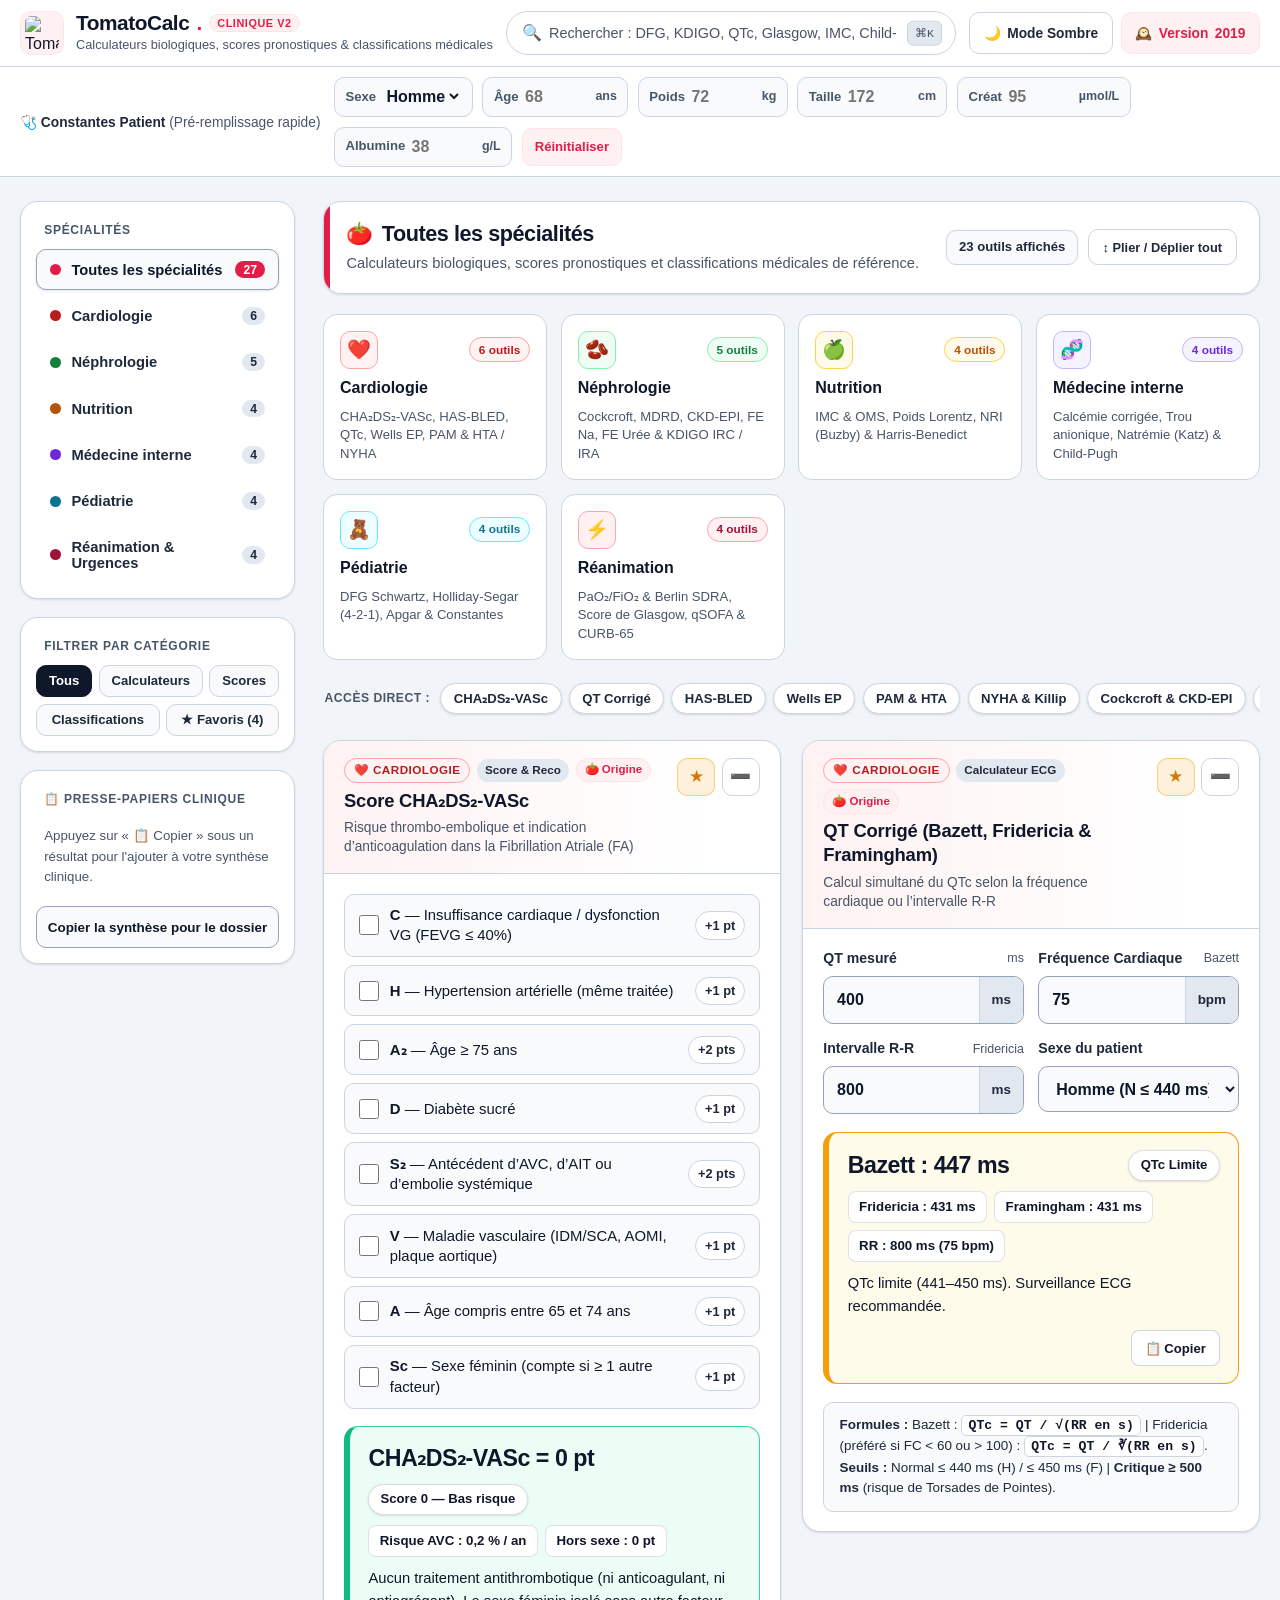
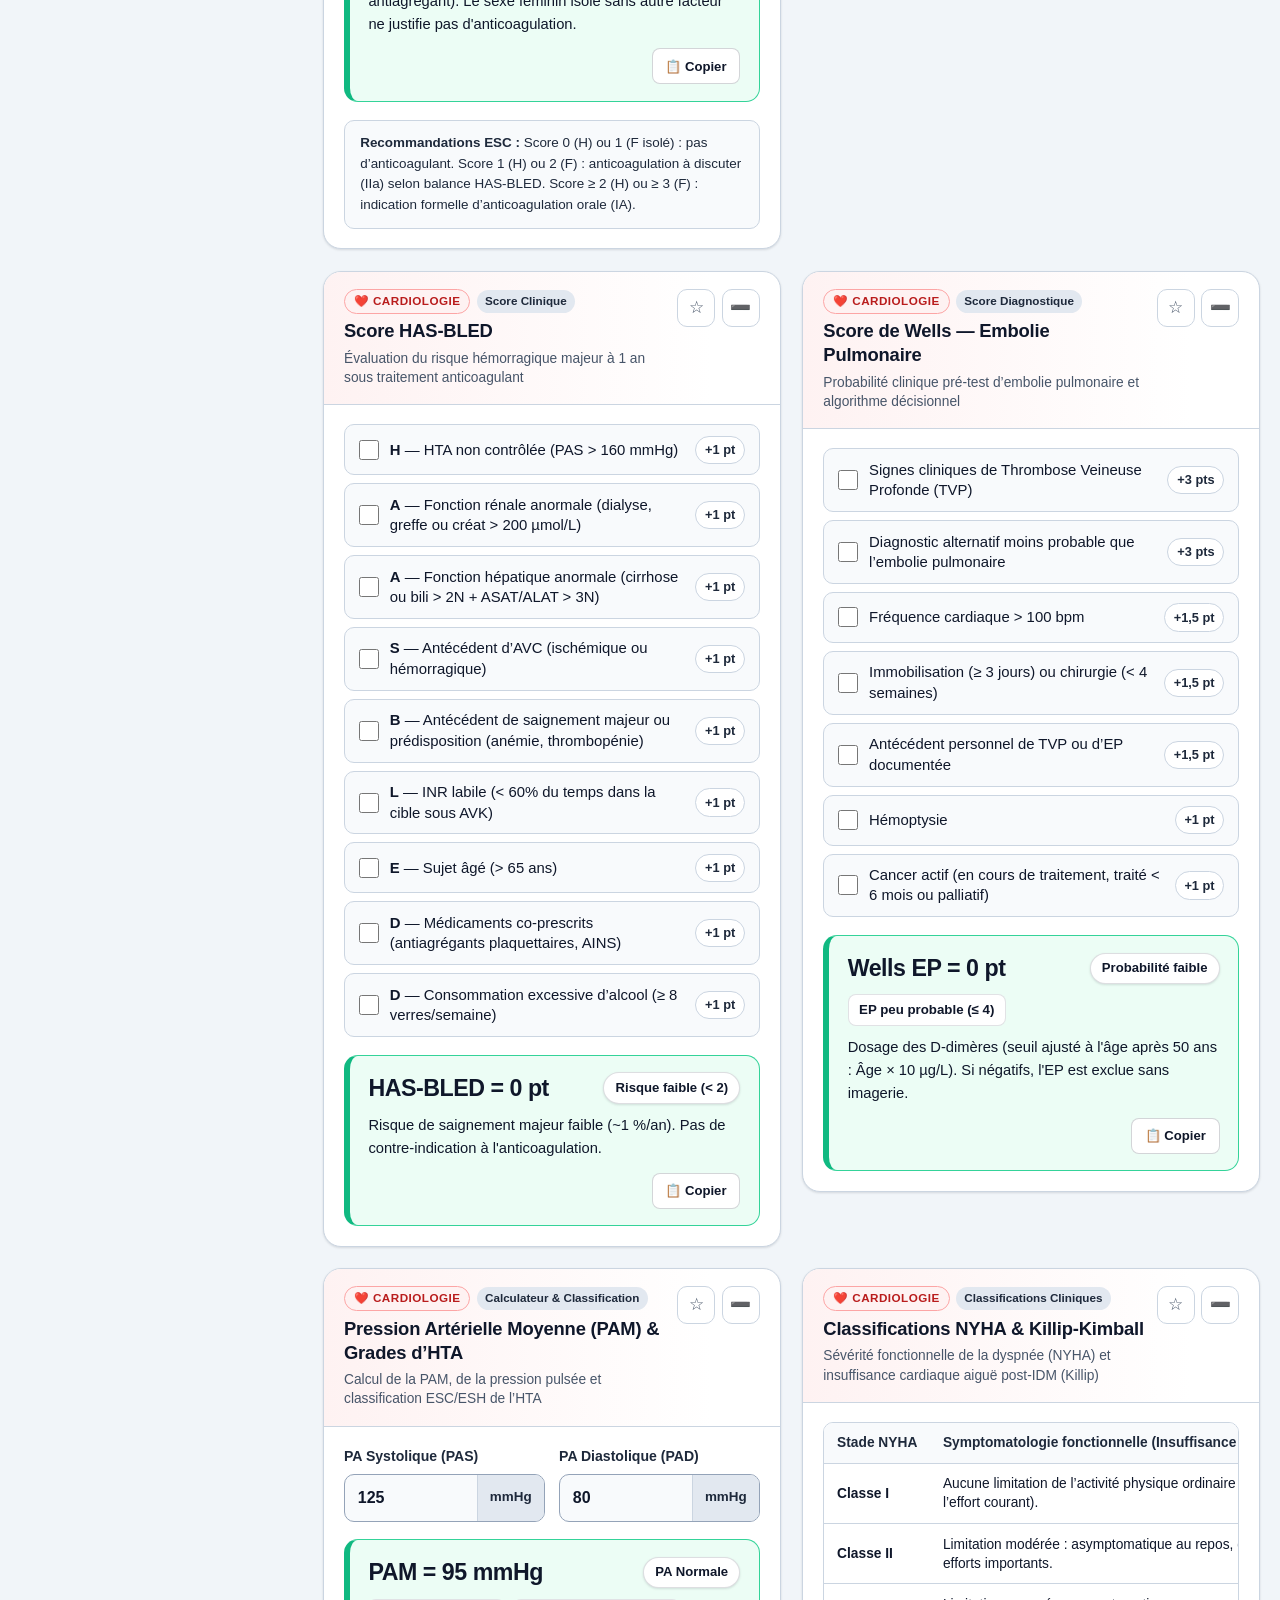
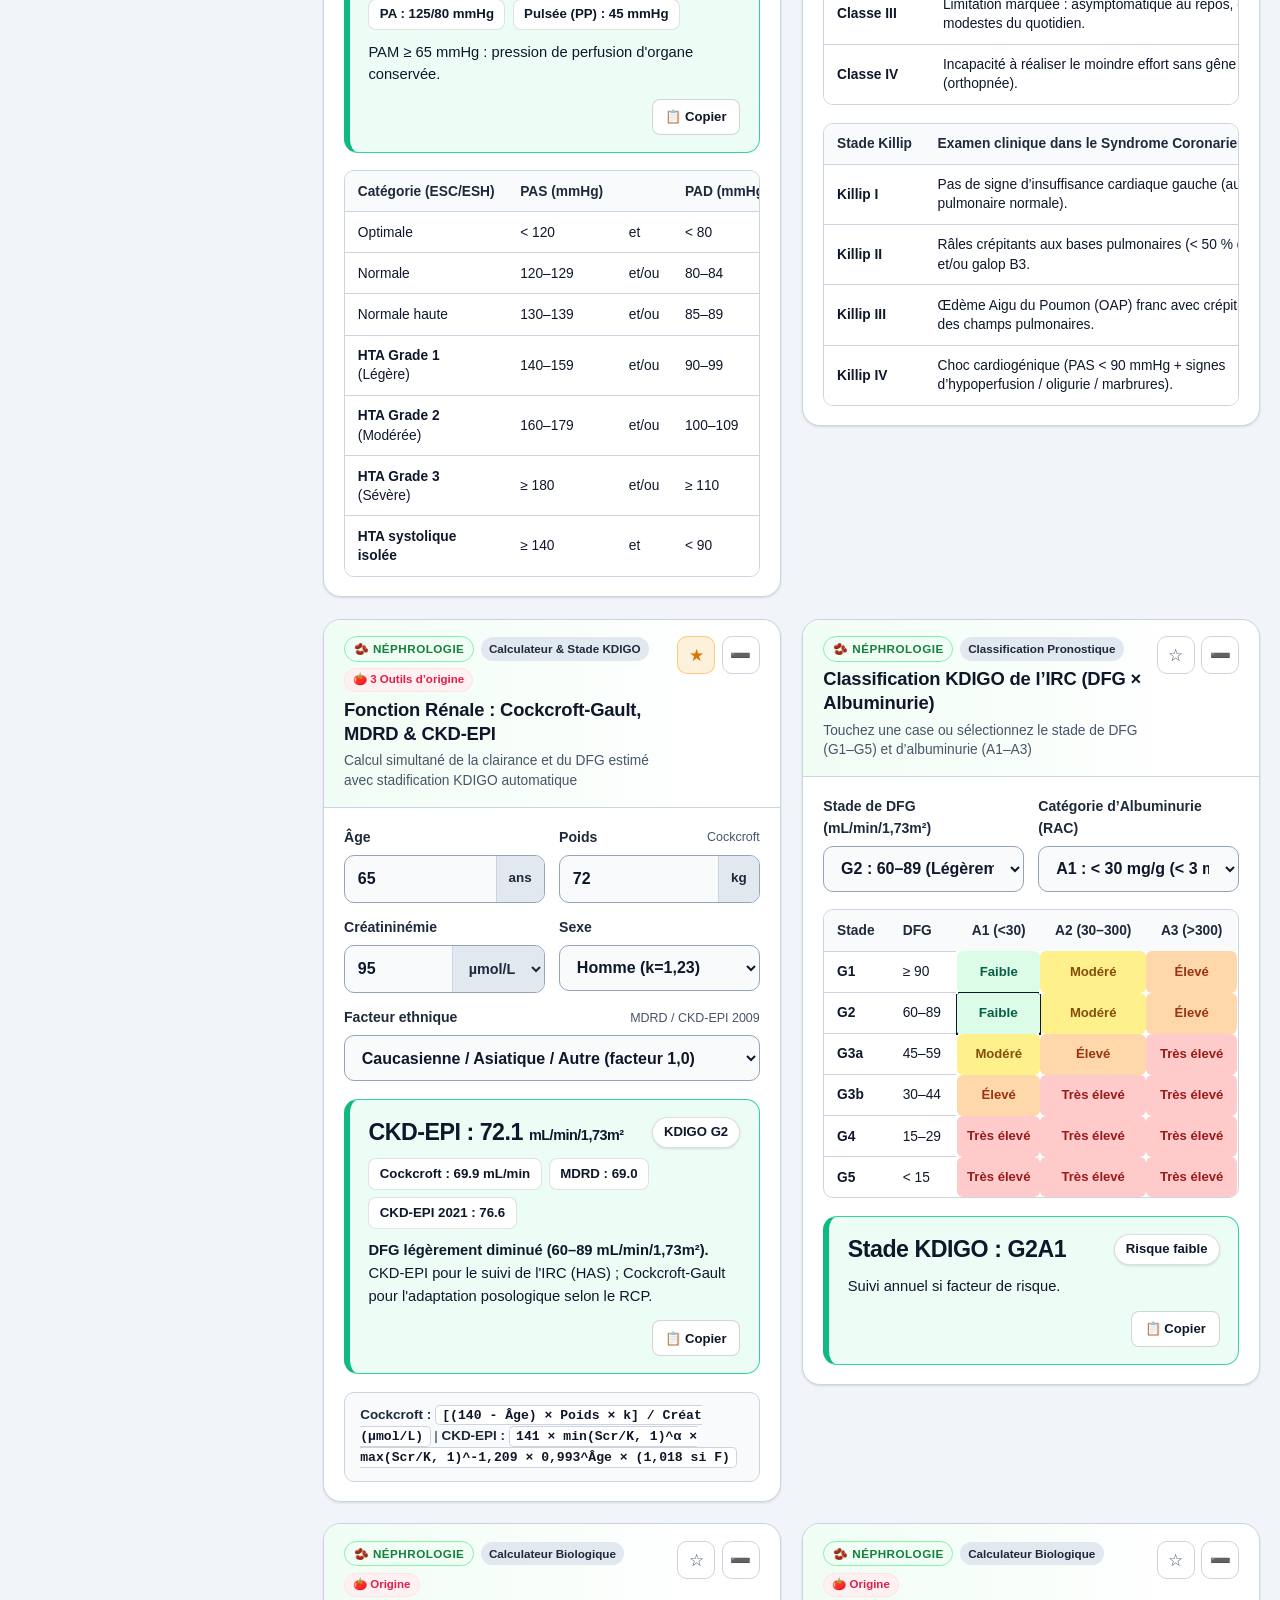
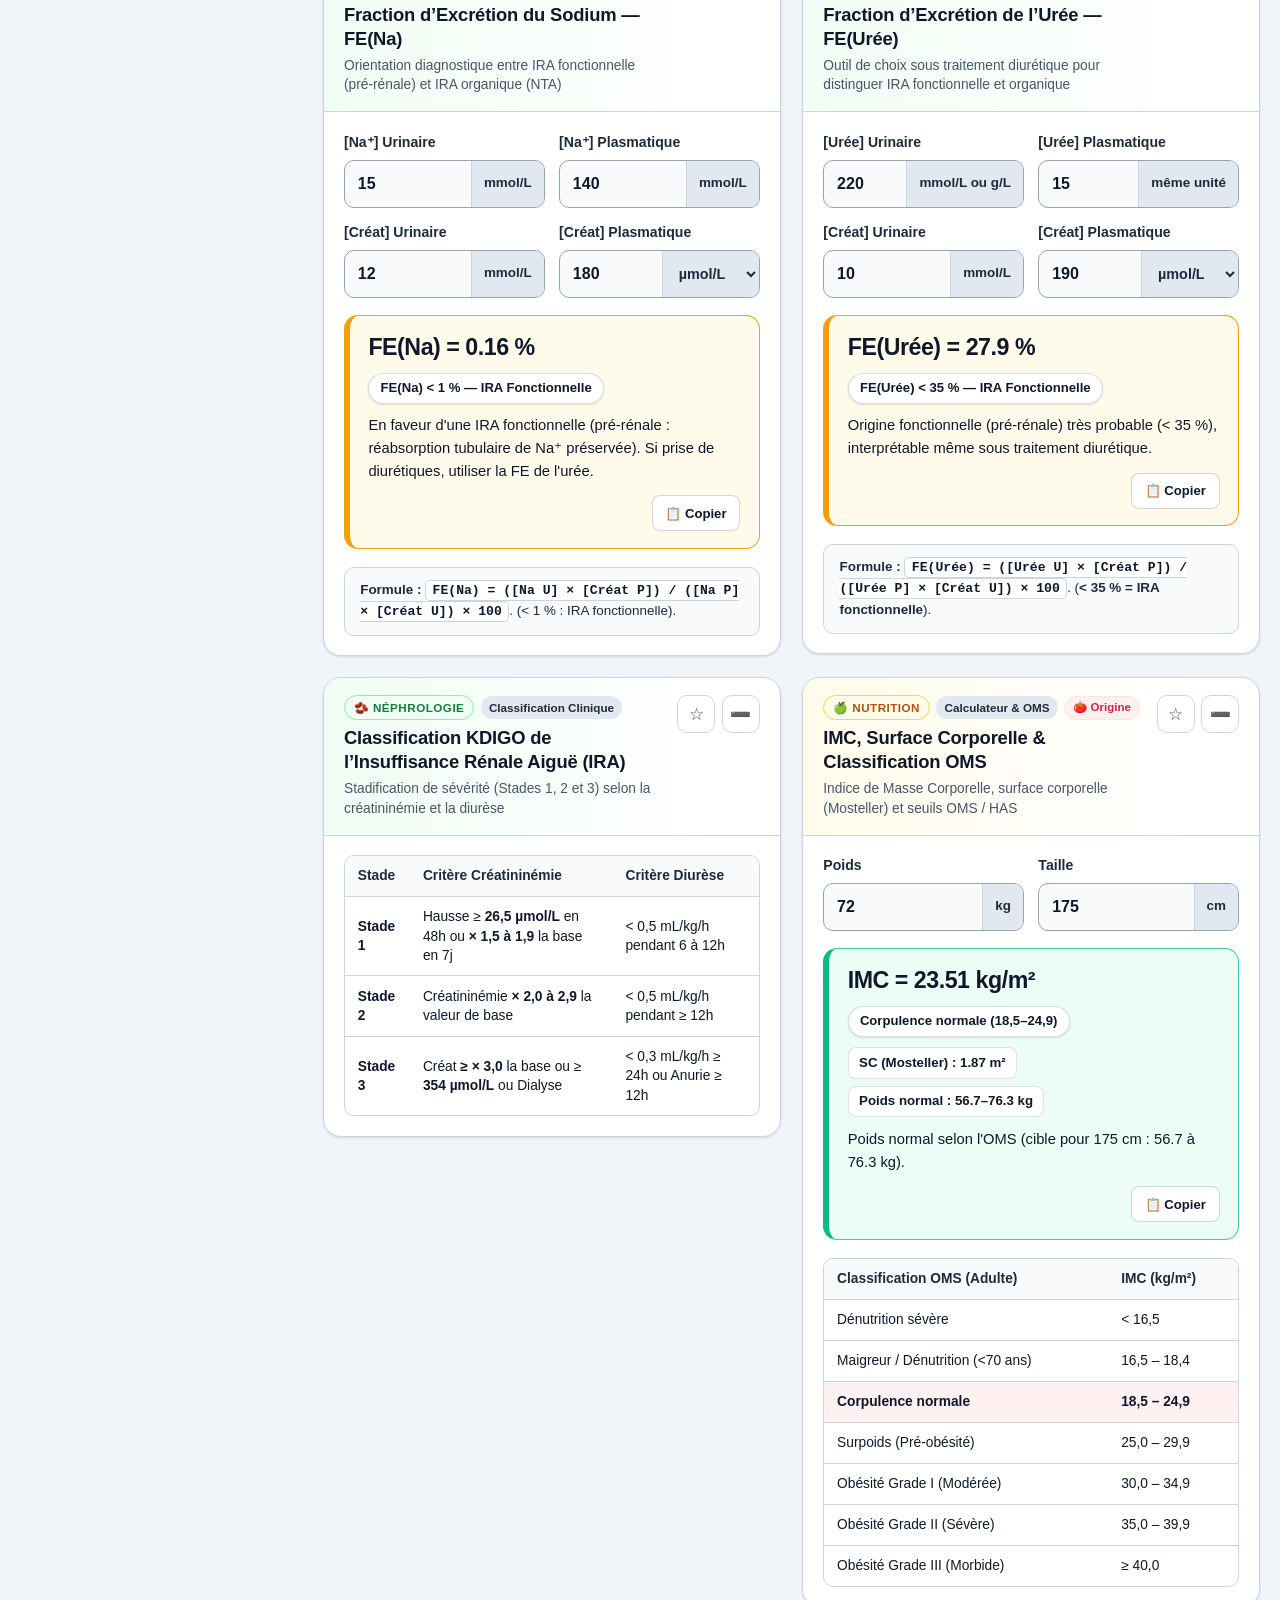
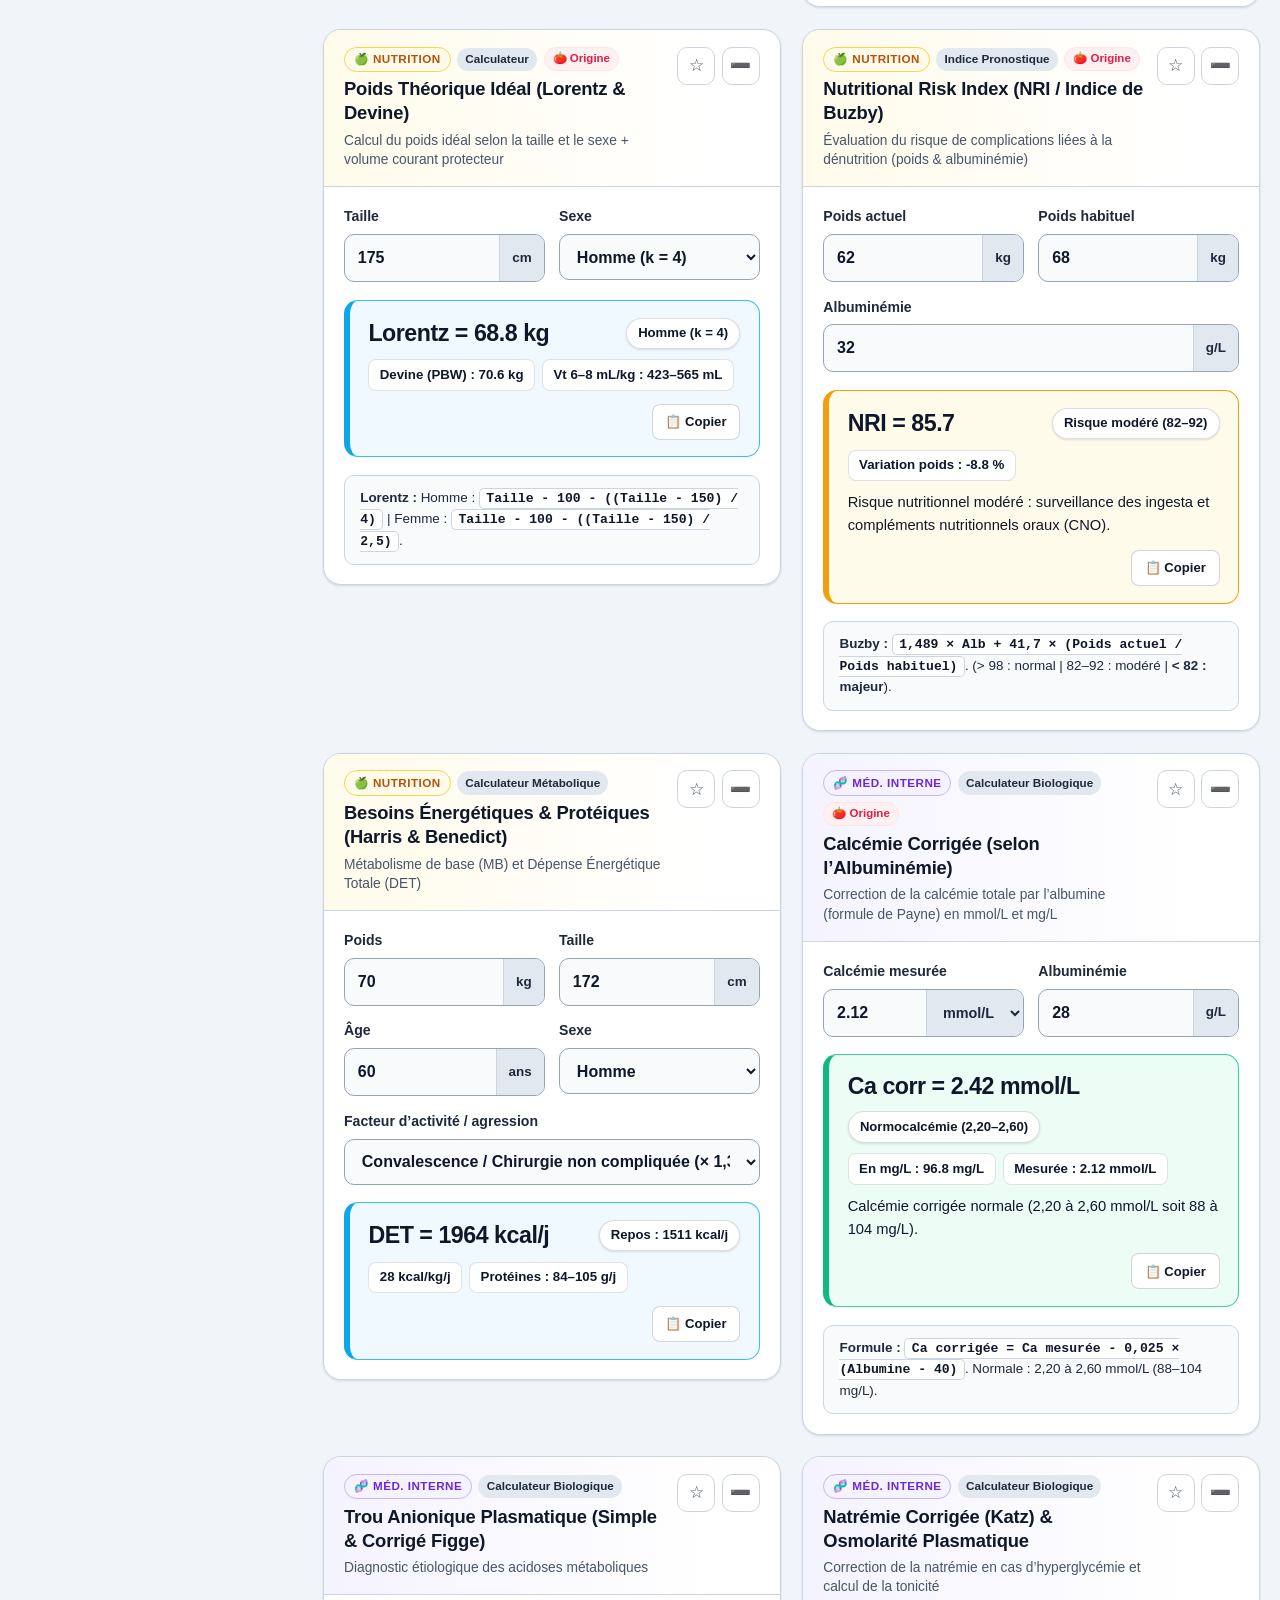
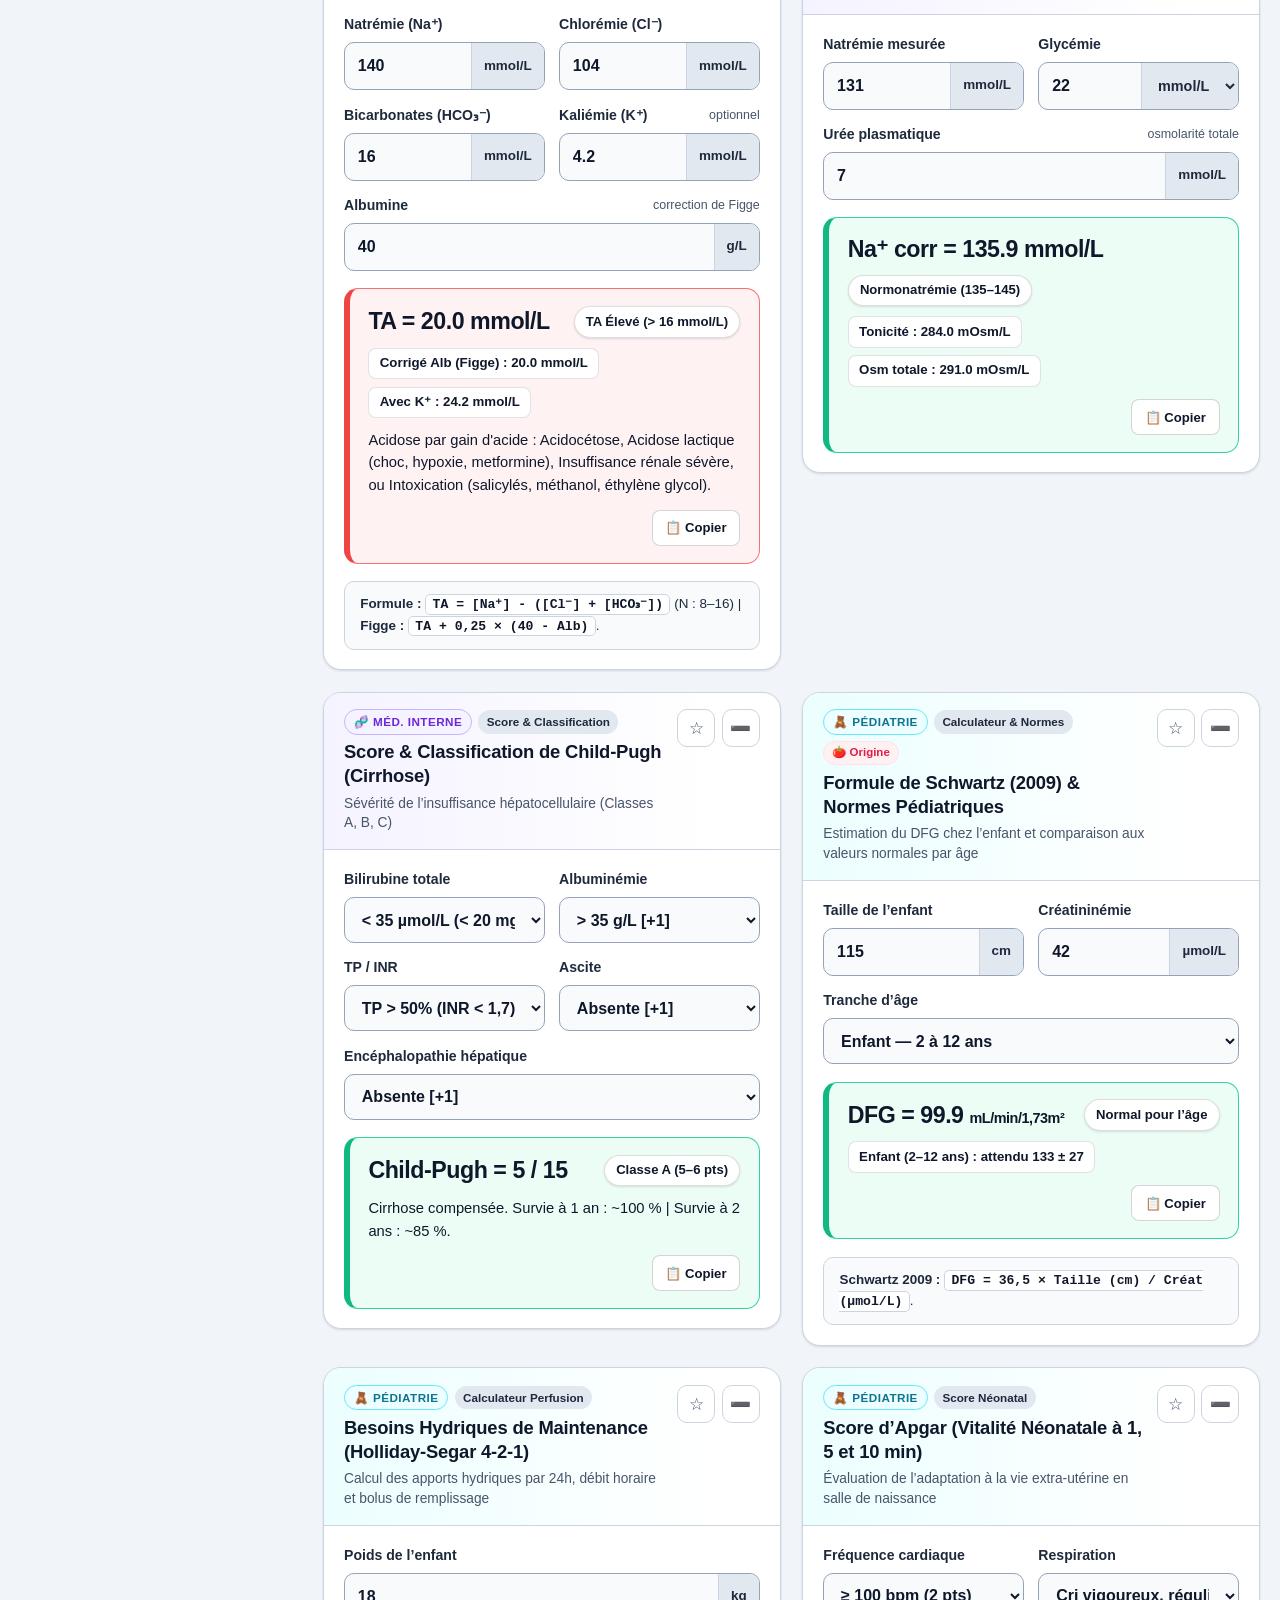
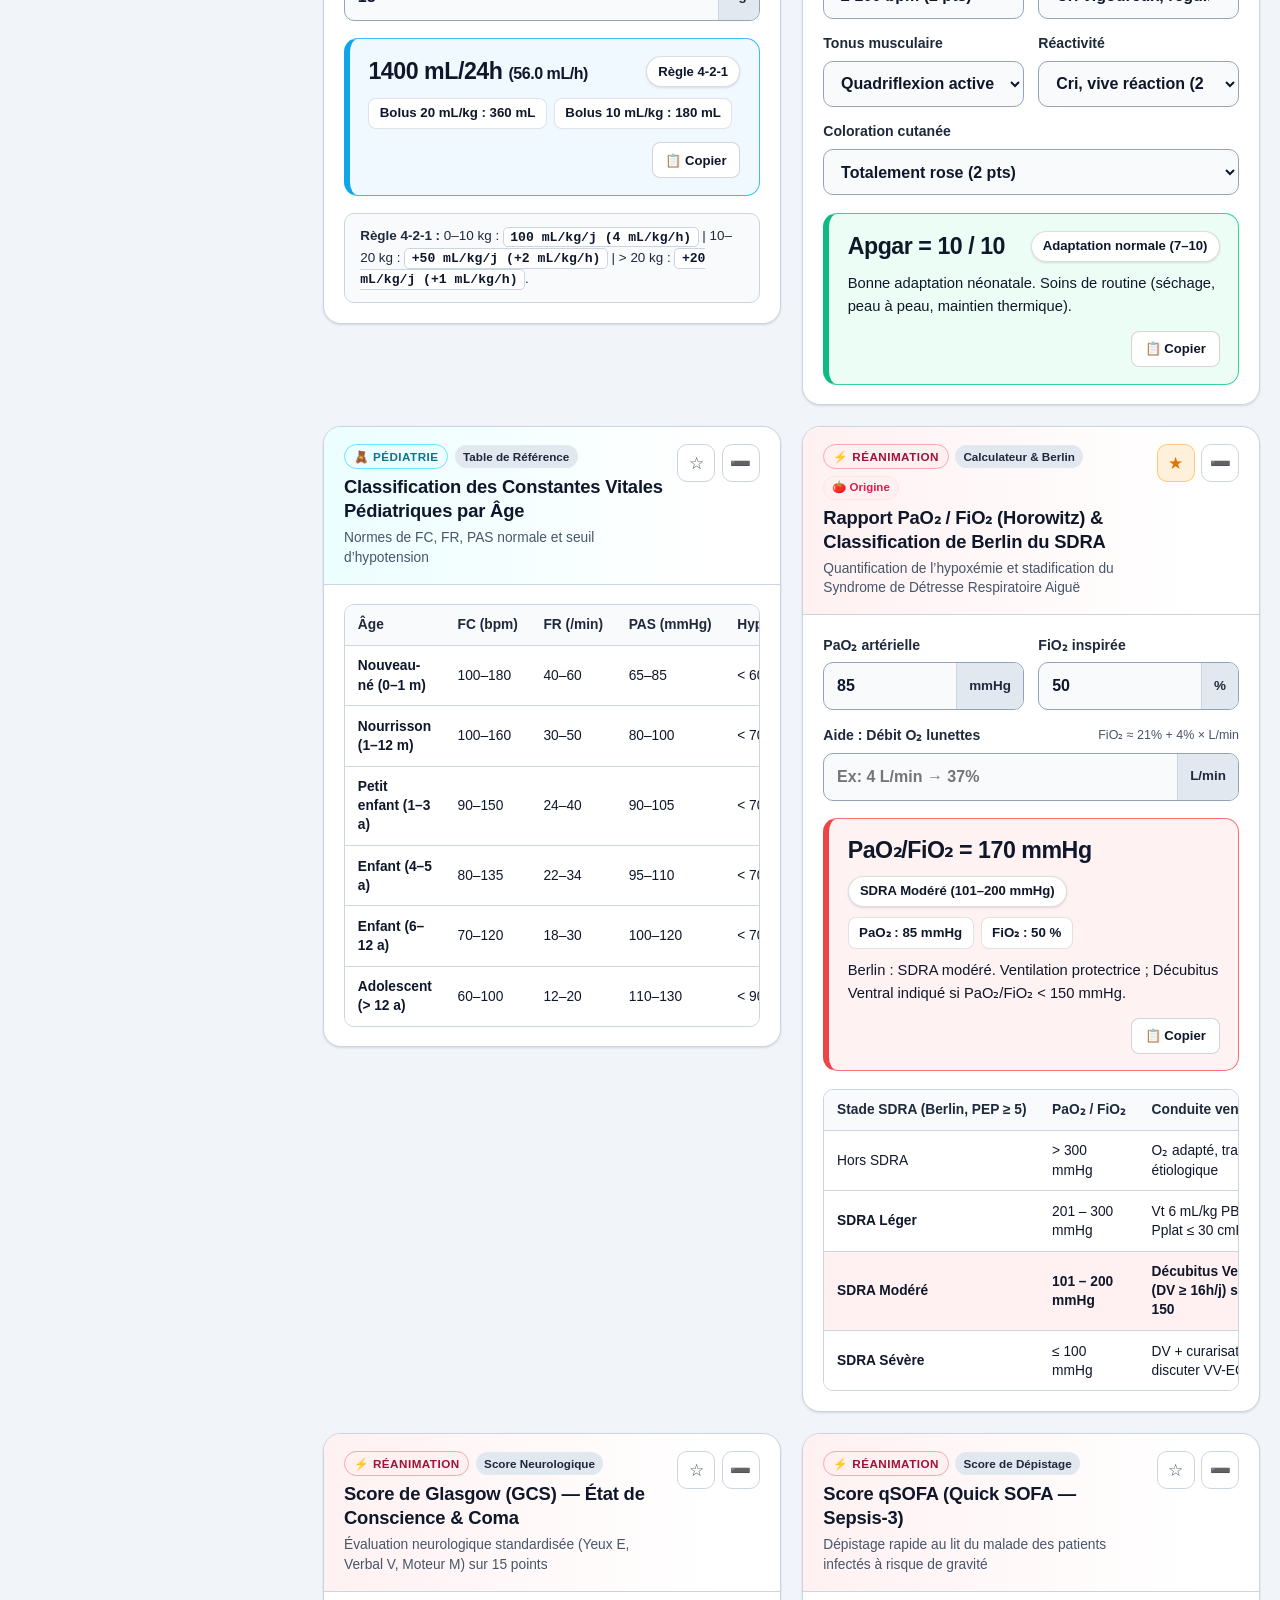
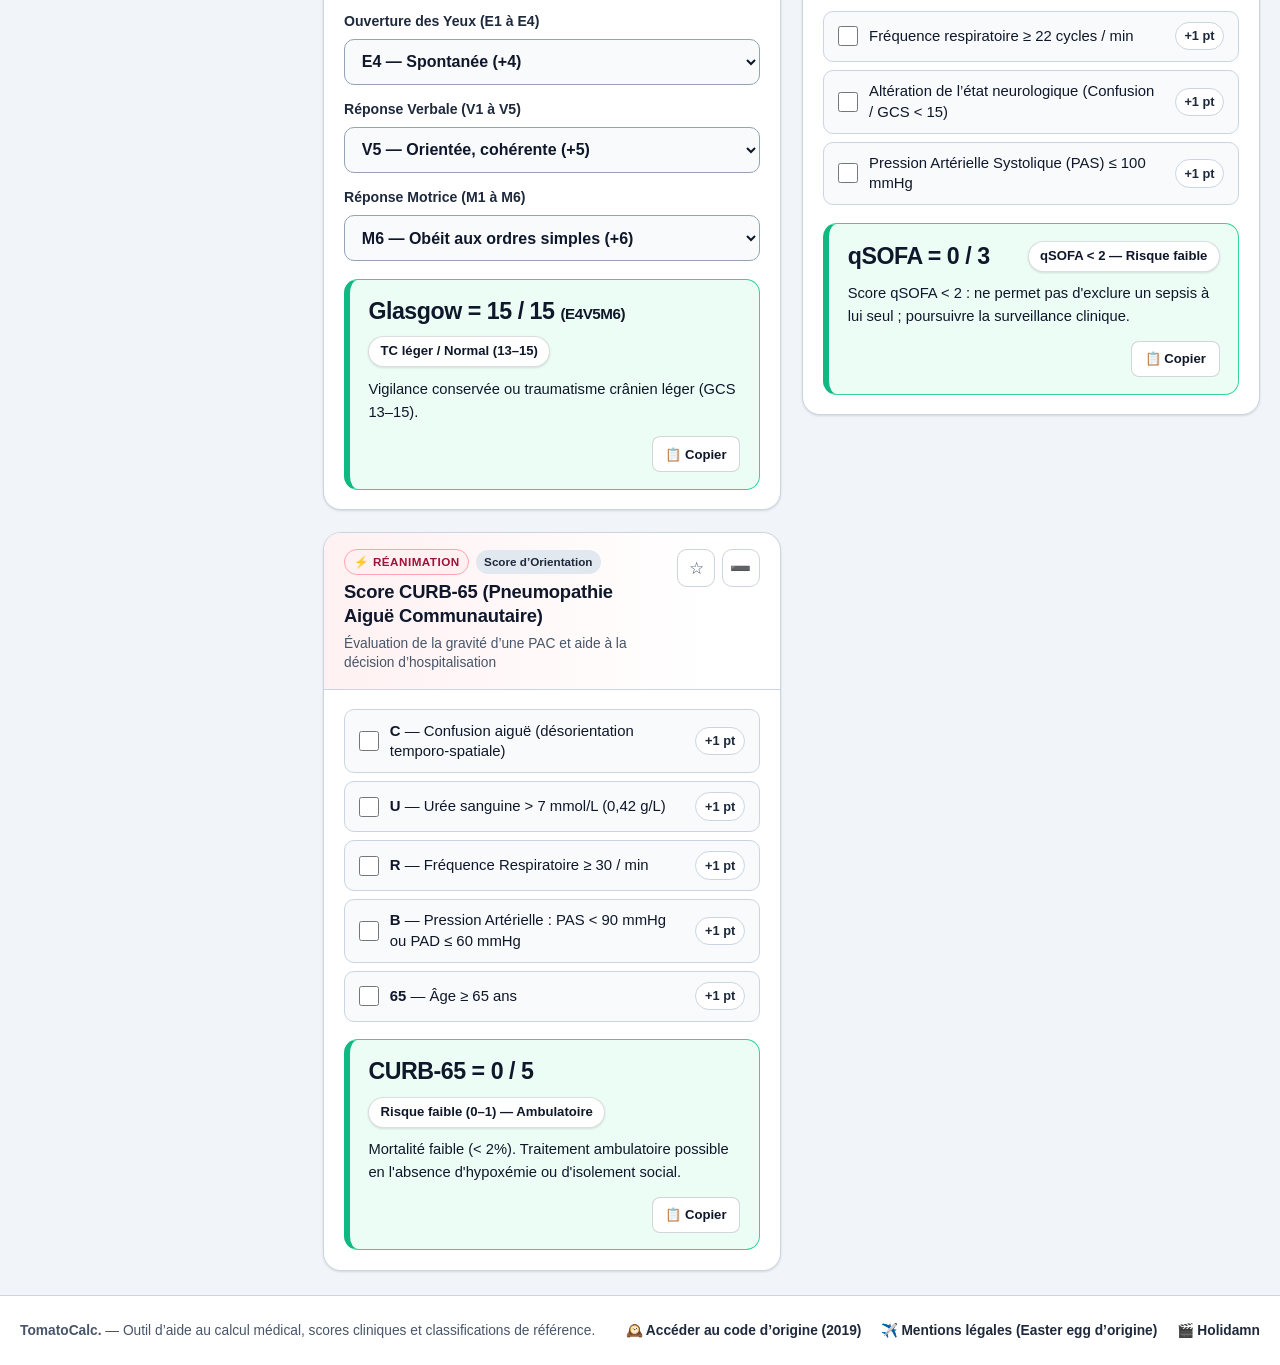
==== commit cfd50108: "Improve clinical readability and mobile/phone interface UX" ====
--- a/index.html
+++ b/index.html
@@ -2,7 +2,7 @@
 <html lang="fr" data-theme="light">
 <head>
   <meta charset="UTF-8" />
-  <meta name="viewport" content="width=device-width, initial-scale=1.0" />
+  <meta name="viewport" content="width=device-width, initial-scale=1.0, viewport-fit=cover" />
   <title>TomatoCalc. — Calculateurs Médicaux, Scores Cliniques & Classifications</title>
   <link rel="shortcut icon" href="image/favicon.ico" />
   <link rel="stylesheet" href="styles.css" />
@@ -29,27 +29,49 @@
           type="search"
           id="globalSearchInput"
           class="search-input"
-          placeholder="Rechercher un score, une formule, une classification (ex: DFG, KDIGO, QTc, Glasgow, IMC...)"
+          placeholder="Rechercher : DFG, KDIGO, QTc, Glasgow, IMC, Child-Pugh..."
         />
         <span class="search-kbd">⌘K</span>
       </div>
 
       <div class="header-actions">
-        <button id="btnThemeToggle" class="btn-header" onclick="toggleTheme()">🌙 Mode Sombre</button>
+        <button id="btnThemeToggle" class="btn-header" onclick="toggleTheme()">
+          🌙 <span class="hide-mobile">Mode Sombre</span>
+        </button>
         <a href="original.html" class="btn-header btn-archive" title="Ouvrir le site TomatoCalc d'origine conservé intact">
-          🕰️ Version d’origine (2019)
+          🕰️ <span class="hide-mobile">Version</span> 2019
         </a>
       </div>
     </div>
   </header>
 
+  <!-- ======================= MOBILE STICKY SPECIALTY & FILTER BAR ======================= -->
+  <div class="mobile-nav-shell" aria-label="Navigation mobile rapide">
+    <div class="mobile-spec-scroll">
+      <button type="button" class="mobile-spec-chip active" data-specialty="all" onclick="selectSpecialty('all')">🍅 Toutes</button>
+      <button type="button" class="mobile-spec-chip" data-specialty="cardio" onclick="selectSpecialty('cardio')">❤️ Cardio</button>
+      <button type="button" class="mobile-spec-chip" data-specialty="nephro" onclick="selectSpecialty('nephro')">🫘 Néphro</button>
+      <button type="button" class="mobile-spec-chip" data-specialty="nutrition" onclick="selectSpecialty('nutrition')">🍏 Nutrition</button>
+      <button type="button" class="mobile-spec-chip" data-specialty="medint" onclick="selectSpecialty('medint')">🧬 Méd. Interne</button>
+      <button type="button" class="mobile-spec-chip" data-specialty="pediatrie" onclick="selectSpecialty('pediatrie')">🧸 Pédiatrie</button>
+      <button type="button" class="mobile-spec-chip" data-specialty="reanima" onclick="selectSpecialty('reanima')">⚡ Réa / Urg</button>
+    </div>
+    <div class="mobile-filter-scroll">
+      <button type="button" class="mobile-filter-chip active" data-type="all" onclick="selectType('all')">Tous les outils</button>
+      <button type="button" class="mobile-filter-chip" data-type="calc" onclick="selectType('calc')">Calculateurs</button>
+      <button type="button" class="mobile-filter-chip" data-type="score" onclick="selectType('score')">Scores</button>
+      <button type="button" class="mobile-filter-chip" data-type="classification" onclick="selectType('classification')">Classifications</button>
+      <button type="button" class="mobile-filter-chip" data-type="fav" onclick="selectType('fav')">★ Favoris (<span class="fav-counter">4</span>)</button>
+    </div>
+  </div>
+
   <!-- ======================= SHARED PATIENT CONTEXT BAR ======================= -->
-  <section class="patient-bar">
+  <section class="patient-bar collapsed" id="patientBarSection">
     <div class="patient-bar-inner">
-      <div class="patient-bar-title">
-        <span>🩺</span>
-        <span>Constantes Patient (pré-remplissage simultané) :</span>
-      </div>
+      <button type="button" class="patient-bar-toggle" onclick="togglePatientBar()">
+        <span>🩺 Constantes Patient <span id="patientCompactSummary" style="font-weight:500;color:var(--text-muted)">(Pré-remplissage rapide)</span></span>
+        <span class="chevron">▼</span>
+      </button>
 
       <div class="patient-bar-fields">
         <div class="patient-field">
@@ -62,35 +84,35 @@
 
         <div class="patient-field">
           <label for="patAge">Âge</label>
-          <input type="number" id="patAge" placeholder="68" min="0" max="120" oninput="syncPatientContext()" />
+          <input type="number" inputmode="decimal" id="patAge" placeholder="68" min="0" max="120" oninput="syncPatientContext()" />
           <span class="unit">ans</span>
         </div>
 
         <div class="patient-field">
           <label for="patPoids">Poids</label>
-          <input type="number" id="patPoids" placeholder="72" min="1" max="300" step="0.5" oninput="syncPatientContext()" />
+          <input type="number" inputmode="decimal" id="patPoids" placeholder="72" min="1" max="300" step="0.5" oninput="syncPatientContext()" />
           <span class="unit">kg</span>
         </div>
 
         <div class="patient-field">
           <label for="patTaille">Taille</label>
-          <input type="number" id="patTaille" placeholder="172" min="30" max="240" oninput="syncPatientContext()" />
+          <input type="number" inputmode="decimal" id="patTaille" placeholder="172" min="30" max="240" oninput="syncPatientContext()" />
           <span class="unit">cm</span>
         </div>
 
         <div class="patient-field">
           <label for="patCreat">Créat</label>
-          <input type="number" id="patCreat" placeholder="95" min="1" max="3000" oninput="syncPatientContext()" />
+          <input type="number" inputmode="decimal" id="patCreat" placeholder="95" min="1" max="3000" oninput="syncPatientContext()" />
           <span class="unit">µmol/L</span>
         </div>
 
         <div class="patient-field">
           <label for="patAlb">Albumine</label>
-          <input type="number" id="patAlb" placeholder="38" min="5" max="65" step="0.5" oninput="syncPatientContext()" />
+          <input type="number" inputmode="decimal" id="patAlb" placeholder="38" min="5" max="65" step="0.5" oninput="syncPatientContext()" />
           <span class="unit">g/L</span>
         </div>
 
-        <button class="btn-clear-patient" onclick="clearPatientContext()">Réinitialiser</button>
+        <button type="button" class="btn-clear-patient" onclick="clearPatientContext()">Réinitialiser</button>
       </div>
     </div>
   </section>
@@ -98,7 +120,7 @@
   <!-- ======================= MAIN LAYOUT ======================= -->
   <div class="app-layout">
 
-    <!-- LEFT SIDEBAR -->
+    <!-- LEFT SIDEBAR (Desktop) -->
     <aside class="sidebar">
       <div class="sidebar-sticky">
 
@@ -112,7 +134,7 @@
                   <span class="specialty-dot" style="background: var(--tomato-500)"></span>
                   <span>Toutes les spécialités</span>
                 </span>
-                <span class="specialty-count" id="count-all">20</span>
+                <span class="specialty-count" id="count-all">24</span>
               </button>
             </li>
             <li>
@@ -180,7 +202,7 @@
             <button class="type-pill" data-type="calc" onclick="selectType('calc')">Calculateurs</button>
             <button class="type-pill" data-type="score" onclick="selectType('score')">Scores</button>
             <button class="type-pill" data-type="classification" onclick="selectType('classification')">Classifications</button>
-            <button class="type-pill" data-type="fav" onclick="selectType('fav')">★ Favoris (<span id="count-fav">4</span>)</button>
+            <button class="type-pill" data-type="fav" onclick="selectType('fav')">★ Favoris (<span class="fav-counter">4</span>)</button>
           </div>
         </div>
 
@@ -201,11 +223,11 @@
       <div class="specialty-banner" id="specialtyBanner">
         <div class="banner-info">
           <h1 id="bannerTitle"><span>🍅</span> <span>Toutes les spécialités</span></h1>
-          <p id="bannerDesc">Vue d’ensemble des calculateurs biologiques, scores pronostiques et classifications médicales de TomatoCalc.</p>
+          <p id="bannerDesc">Calculateurs biologiques, scores pronostiques et classifications médicales de référence.</p>
         </div>
         <div class="banner-stats">
-          <div class="stat-chip"><strong id="visibleToolsCount">27</strong> outils affichés</div>
-          <div class="stat-chip"><strong>6</strong> spécialités</div>
+          <div class="stat-chip"><strong id="visibleToolsCount">23</strong> outils affichés</div>
+          <button type="button" class="btn-header" onclick="toggleCollapseAllCards()" style="font-size:0.8rem;min-height:36px;">↕️ Plier / Déplier tout</button>
         </div>
       </div>
 
@@ -214,60 +236,63 @@
         <div class="specialty-tile" style="--tile-color: var(--cardio-color); --tile-bg: var(--cardio-bg); --tile-border: var(--cardio-border);" onclick="selectSpecialty('cardio')">
           <div class="specialty-tile-top">
             <div class="specialty-tile-icon">❤️</div>
-            <span class="specialty-tile-badge">Cardiologie</span>
+            <span class="specialty-tile-badge">6 outils</span>
           </div>
           <h3>Cardiologie</h3>
-          <p>CHA₂DS₂-VASc, HAS-BLED, QTc (Bazett/Fridericia), Wells EP, PAM & Classifications HTA / NYHA / Killip</p>
+          <p>CHA₂DS₂-VASc, HAS-BLED, QTc, Wells EP, PAM & HTA / NYHA</p>
         </div>
 
         <div class="specialty-tile" style="--tile-color: var(--nephro-color); --tile-bg: var(--nephro-bg); --tile-border: var(--nephro-border);" onclick="selectSpecialty('nephro')">
           <div class="specialty-tile-top">
             <div class="specialty-tile-icon">🫘</div>
-            <span class="specialty-tile-badge">Néphrologie</span>
+            <span class="specialty-tile-badge">5 outils</span>
           </div>
           <h3>Néphrologie</h3>
-          <p>Cockcroft-Gault, MDRD, CKD-EPI, FE Sodium, FE Urée & Classifications KDIGO IRC / IRA</p>
+          <p>Cockcroft, MDRD, CKD-EPI, FE Na, FE Urée & KDIGO IRC / IRA</p>
         </div>
 
         <div class="specialty-tile" style="--tile-color: var(--nutri-color); --tile-bg: var(--nutri-bg); --tile-border: var(--nutri-border);" onclick="selectSpecialty('nutrition')">
           <div class="specialty-tile-top">
             <div class="specialty-tile-icon">🍏</div>
-            <span class="specialty-tile-badge">Nutrition</span>
+            <span class="specialty-tile-badge">4 outils</span>
           </div>
           <h3>Nutrition</h3>
-          <p>IMC & Classification OMS, Poids idéal (Lorentz), NRI (Buzby), Harris-Benedict & Dénutrition HAS</p>
+          <p>IMC & OMS, Poids Lorentz, NRI (Buzby) & Harris-Benedict</p>
         </div>
 
         <div class="specialty-tile" style="--tile-color: var(--medint-color); --tile-bg: var(--medint-bg); --tile-border: var(--medint-border);" onclick="selectSpecialty('medint')">
           <div class="specialty-tile-top">
             <div class="specialty-tile-icon">🧬</div>
-            <span class="specialty-tile-badge">Méd. Interne</span>
+            <span class="specialty-tile-badge">4 outils</span>
           </div>
           <h3>Médecine interne</h3>
-          <p>Calcémie corrigée, Trou anionique, Natrémie corrigée (Katz), Osmolarité & Score de Child-Pugh</p>
+          <p>Calcémie corrigée, Trou anionique, Natrémie (Katz) & Child-Pugh</p>
         </div>
 
         <div class="specialty-tile" style="--tile-color: var(--ped-color); --tile-bg: var(--ped-bg); --tile-border: var(--ped-border);" onclick="selectSpecialty('pediatrie')">
           <div class="specialty-tile-top">
             <div class="specialty-tile-icon">🧸</div>
-            <span class="specialty-tile-badge">Pédiatrie</span>
+            <span class="specialty-tile-badge">4 outils</span>
           </div>
           <h3>Pédiatrie</h3>
-          <p>DFG Schwartz & normes par âge, Besoins hydriques Holliday-Segar (4-2-1), Score d’Apgar & Constantes</p>
+          <p>DFG Schwartz, Holliday-Segar (4-2-1), Apgar & Constantes</p>
         </div>
 
         <div class="specialty-tile" style="--tile-color: var(--rea-color); --tile-bg: var(--rea-bg); --tile-border: var(--rea-border);" onclick="selectSpecialty('reanima')">
           <div class="specialty-tile-top">
             <div class="specialty-tile-icon">⚡</div>
-            <span class="specialty-tile-badge">Réanimation</span>
+            <span class="specialty-tile-badge">4 outils</span>
           </div>
           <h3>Réanimation</h3>
-          <p>Rapport PaO₂/FiO₂ & Classification de Berlin du SDRA, Score de Glasgow (GCS), qSOFA & CURB-65</p>
+          <p>PaO₂/FiO₂ & Berlin SDRA, Score de Glasgow, qSOFA & CURB-65</p>
         </div>
       </div>
 
+      <!-- Quick Jump Tool Index Bar -->
+      <div class="quick-jump-bar" id="quickJumpBar" aria-label="Accès direct aux outils"></div>
+
       <!-- Empty Search State -->
-      <div id="emptySearchState" style="display:none; text-align:center; padding: 3rem 1rem; background: var(--bg-secondary); border-radius: var(--radius-lg); border: 1px solid var(--border-color);">
+      <div id="emptySearchState" style="display:none; text-align:center; padding: 2.5rem 1rem; background: var(--bg-secondary); border-radius: var(--radius-lg); border: 1px solid var(--border-color);">
         <div style="font-size: 2rem; margin-bottom: 0.5rem;">🔎</div>
         <h3 style="margin-bottom: 0.35rem;">Aucun calculateur ou classification trouvé</h3>
         <p style="color: var(--text-muted); font-size: 0.9rem;">Essayez un autre mot-clé ou réinitialisez les filtres de spécialité.</p>
@@ -281,13 +306,13 @@
         <!-- ===================================================================== -->
 
         <!-- CARDIO 1: CHA2DS2-VASc (Original) -->
-        <article class="calc-card" id="card-cardio-chad" data-specialty="cardio" data-type="score classification" data-keywords="cha2ds2 vasc fa fibrillation atriale auriculaire avc anticoagulation thromboembolique" style="--card-accent-color: var(--cardio-color); --card-accent-bg: var(--cardio-bg); --card-accent-border: var(--cardio-border);">
+        <article class="calc-card" id="card-cardio-chad" data-short-title="CHA₂DS₂-VASc" data-specialty="cardio" data-type="score classification" data-keywords="cha2ds2 vasc fa fibrillation atriale auriculaire avc anticoagulation thromboembolique" style="--card-accent-color: var(--cardio-color); --card-accent-bg: var(--cardio-bg); --card-accent-border: var(--cardio-border);">
           <div class="calc-card-header">
             <div class="calc-header-left">
               <div class="calc-badges">
                 <span class="badge-specialty">❤️ Cardiologie</span>
-                <span class="badge-type">Score & Recommandations</span>
-                <span class="badge-origin">🍅 Outil d’origine</span>
+                <span class="badge-type">Score & Reco</span>
+                <span class="badge-origin">🍅 Origine</span>
               </div>
               <h2 class="calc-title">Score CHA₂DS₂-VASc</h2>
               <p class="calc-subtitle">Risque thrombo-embolique et indication d’anticoagulation dans la Fibrillation Atriale (FA)</p>
@@ -297,35 +322,35 @@
           <div class="calc-card-body">
             <div class="criteria-list">
               <label class="criteria-item">
-                <span class="criteria-left"><input type="checkbox" id="chad_ic" onchange="calcChad()" /> <strong>C</strong> — Insuffisance cardiaque congestive / dysfonction VG (FEVG ≤ 40%)</span>
-                <span class="criteria-points">+1 pt</span>
-              </label>
-              <label class="criteria-item">
-                <span class="criteria-left"><input type="checkbox" id="chad_hta" onchange="calcChad()" /> <strong>H</strong> — Hypertension artérielle (même traitée)</span>
-                <span class="criteria-points">+1 pt</span>
-              </label>
-              <label class="criteria-item">
-                <span class="criteria-left"><input type="checkbox" id="chad_age75" onchange="if(this.checked) document.getElementById('chad_age65').checked=false; calcChad();" /> <strong>A₂</strong> — Âge ≥ 75 ans</span>
+                <span class="criteria-left"><input type="checkbox" id="chad_ic" onchange="calcChad()" /> <span><strong>C</strong> — Insuffisance cardiaque / dysfonction VG (FEVG ≤ 40%)</span></span>
+                <span class="criteria-points">+1 pt</span>
+              </label>
+              <label class="criteria-item">
+                <span class="criteria-left"><input type="checkbox" id="chad_hta" onchange="calcChad()" /> <span><strong>H</strong> — Hypertension artérielle (même traitée)</span></span>
+                <span class="criteria-points">+1 pt</span>
+              </label>
+              <label class="criteria-item">
+                <span class="criteria-left"><input type="checkbox" id="chad_age75" onchange="if(this.checked) document.getElementById('chad_age65').checked=false; calcChad();" /> <span><strong>A₂</strong> — Âge ≥ 75 ans</span></span>
                 <span class="criteria-points">+2 pts</span>
               </label>
               <label class="criteria-item">
-                <span class="criteria-left"><input type="checkbox" id="chad_diab" onchange="calcChad()" /> <strong>D</strong> — Diabète sucré</span>
-                <span class="criteria-points">+1 pt</span>
-              </label>
-              <label class="criteria-item">
-                <span class="criteria-left"><input type="checkbox" id="chad_avc" onchange="calcChad()" /> <strong>S₂</strong> — Antécédent d’AVC, d’AIT ou d’embolie systémique</span>
+                <span class="criteria-left"><input type="checkbox" id="chad_diab" onchange="calcChad()" /> <span><strong>D</strong> — Diabète sucré</span></span>
+                <span class="criteria-points">+1 pt</span>
+              </label>
+              <label class="criteria-item">
+                <span class="criteria-left"><input type="checkbox" id="chad_avc" onchange="calcChad()" /> <span><strong>S₂</strong> — Antécédent d’AVC, d’AIT ou d’embolie systémique</span></span>
                 <span class="criteria-points">+2 pts</span>
               </label>
               <label class="criteria-item">
-                <span class="criteria-left"><input type="checkbox" id="chad_vasc" onchange="calcChad()" /> <strong>V</strong> — Maladie vasculaire (IDM/SCA, AOMI, plaque aortique complexe)</span>
-                <span class="criteria-points">+1 pt</span>
-              </label>
-              <label class="criteria-item">
-                <span class="criteria-left"><input type="checkbox" id="chad_age65" onchange="if(this.checked) document.getElementById('chad_age75').checked=false; calcChad();" /> <strong>A</strong> — Âge compris entre 65 et 74 ans</span>
-                <span class="criteria-points">+1 pt</span>
-              </label>
-              <label class="criteria-item">
-                <span class="criteria-left"><input type="checkbox" id="chad_sexe" onchange="calcChad()" /> <strong>Sc</strong> — Sexe féminin (modificateur de risque si ≥ 1 autre facteur)</span>
+                <span class="criteria-left"><input type="checkbox" id="chad_vasc" onchange="calcChad()" /> <span><strong>V</strong> — Maladie vasculaire (IDM/SCA, AOMI, plaque aortique)</span></span>
+                <span class="criteria-points">+1 pt</span>
+              </label>
+              <label class="criteria-item">
+                <span class="criteria-left"><input type="checkbox" id="chad_age65" onchange="if(this.checked) document.getElementById('chad_age75').checked=false; calcChad();" /> <span><strong>A</strong> — Âge compris entre 65 et 74 ans</span></span>
+                <span class="criteria-points">+1 pt</span>
+              </label>
+              <label class="criteria-item">
+                <span class="criteria-left"><input type="checkbox" id="chad_sexe" onchange="calcChad()" /> <span><strong>Sc</strong> — Sexe féminin (compte si ≥ 1 autre facteur)</span></span>
                 <span class="criteria-points">+1 pt</span>
               </label>
             </div>
@@ -337,13 +362,13 @@
         </article>
 
         <!-- CARDIO 2: QT Corrigé (Original) -->
-        <article class="calc-card" id="card-cardio-qtc" data-specialty="cardio" data-type="calc classification" data-keywords="qt corrige qtc bazett fridericia framingham ecg torsade pointes rythme" style="--card-accent-color: var(--cardio-color); --card-accent-bg: var(--cardio-bg); --card-accent-border: var(--cardio-border);">
+        <article class="calc-card" id="card-cardio-qtc" data-short-title="QT Corrigé" data-specialty="cardio" data-type="calc classification" data-keywords="qt corrige qtc bazett fridericia framingham ecg torsade pointes rythme" style="--card-accent-color: var(--cardio-color); --card-accent-bg: var(--cardio-bg); --card-accent-border: var(--cardio-border);">
           <div class="calc-card-header">
             <div class="calc-header-left">
               <div class="calc-badges">
                 <span class="badge-specialty">❤️ Cardiologie</span>
                 <span class="badge-type">Calculateur ECG</span>
-                <span class="badge-origin">🍅 Outil d’origine</span>
+                <span class="badge-origin">🍅 Origine</span>
               </div>
               <h2 class="calc-title">QT Corrigé (Bazett, Fridericia & Framingham)</h2>
               <p class="calc-subtitle">Calcul simultané du QTc selon la fréquence cardiaque ou l’intervalle R-R</p>
@@ -355,21 +380,21 @@
               <div class="form-group">
                 <label class="form-label" for="qtc_qtm">QT mesuré <span class="hint">ms</span></label>
                 <div class="input-with-unit">
-                  <input type="number" id="qtc_qtm" value="400" min="150" max="800" oninput="calcQtc()" />
+                  <input type="number" inputmode="decimal" id="qtc_qtm" value="400" min="150" max="800" oninput="calcQtc()" />
                   <span class="input-unit">ms</span>
                 </div>
               </div>
               <div class="form-group">
                 <label class="form-label" for="qtc_hr">Fréquence Cardiaque <span class="hint">Bazett</span></label>
                 <div class="input-with-unit">
-                  <input type="number" id="qtc_hr" value="75" min="20" max="260" oninput="syncQtRrFromHr('hr')" />
+                  <input type="number" inputmode="decimal" id="qtc_hr" value="75" min="20" max="260" oninput="syncQtRrFromHr('hr')" />
                   <span class="input-unit">bpm</span>
                 </div>
               </div>
               <div class="form-group">
                 <label class="form-label" for="qtc_rr">Intervalle R-R <span class="hint">Fridericia</span></label>
                 <div class="input-with-unit">
-                  <input type="number" id="qtc_rr" value="800" min="200" max="3000" oninput="syncQtRrFromHr('rr')" />
+                  <input type="number" inputmode="decimal" id="qtc_rr" value="800" min="200" max="3000" oninput="syncQtRrFromHr('rr')" />
                   <span class="input-unit">ms</span>
                 </div>
               </div>
@@ -383,14 +408,14 @@
             </div>
             <div id="res_qtc" class="result-panel"></div>
             <div class="formula-box">
-              <strong>Formules :</strong> Bazett : <code>QTc = QT / √(RR en s)</code> | Fridericia (plus précis si brady/tachycardie) : <code>QTc = QT / ∛(RR en s)</code> | Framingham : <code>QT + 154 × (1 - RR)</code>.<br />
-              <strong>Seuils :</strong> Normal ≤ 440 ms (H) / ≤ 450 ms (F) | Prolongé > 450 ms (H) / > 470 ms (F) | <strong>Critique ≥ 500 ms</strong> (risque de Torsades de Pointes).
+              <strong>Formules :</strong> Bazett : <code>QTc = QT / √(RR en s)</code> | Fridericia (préféré si FC &lt; 60 ou &gt; 100) : <code>QTc = QT / ∛(RR en s)</code>.<br />
+              <strong>Seuils :</strong> Normal ≤ 440 ms (H) / ≤ 450 ms (F) | <strong>Critique ≥ 500 ms</strong> (risque de Torsades de Pointes).
             </div>
           </div>
         </article>
 
         <!-- CARDIO 3: Score HAS-BLED -->
-        <article class="calc-card" id="card-cardio-hasbled" data-specialty="cardio" data-type="score" data-keywords="has-bled hasbled saignement hemorragie anticoagulation avk aod fa" style="--card-accent-color: var(--cardio-color); --card-accent-bg: var(--cardio-bg); --card-accent-border: var(--cardio-border);">
+        <article class="calc-card" id="card-cardio-hasbled" data-short-title="HAS-BLED" data-specialty="cardio" data-type="score" data-keywords="has-bled hasbled saignement hemorragie anticoagulation avk aod fa" style="--card-accent-color: var(--cardio-color); --card-accent-bg: var(--cardio-bg); --card-accent-border: var(--cardio-border);">
           <div class="calc-card-header">
             <div class="calc-header-left">
               <div class="calc-badges">
@@ -405,39 +430,39 @@
           <div class="calc-card-body">
             <div class="criteria-list">
               <label class="criteria-item">
-                <span class="criteria-left"><input type="checkbox" value="1" onchange="calcHasbled()" /> <strong>H</strong> — HTA non contrôlée (PAS > 160 mmHg)</span>
-                <span class="criteria-points">+1 pt</span>
-              </label>
-              <label class="criteria-item">
-                <span class="criteria-left"><input type="checkbox" value="1" onchange="calcHasbled()" /> <strong>A</strong> — Insuffisance rénale chronique sévère (dialyse, greffe ou créat > 200 µmol/L)</span>
-                <span class="criteria-points">+1 pt</span>
-              </label>
-              <label class="criteria-item">
-                <span class="criteria-left"><input type="checkbox" value="1" onchange="calcHasbled()" /> <strong>A</strong> — Insuffisance hépatique / cirrhose (ou bilirubine > 2N + transaminases > 3N)</span>
-                <span class="criteria-points">+1 pt</span>
-              </label>
-              <label class="criteria-item">
-                <span class="criteria-left"><input type="checkbox" value="1" onchange="calcHasbled()" /> <strong>S</strong> — Antécédent d’AVC (ischémique ou hémorragique)</span>
-                <span class="criteria-points">+1 pt</span>
-              </label>
-              <label class="criteria-item">
-                <span class="criteria-left"><input type="checkbox" value="1" onchange="calcHasbled()" /> <strong>B</strong> — Antécédent de saignement majeur ou prédisposition (anémie, thrombopénie)</span>
-                <span class="criteria-points">+1 pt</span>
-              </label>
-              <label class="criteria-item">
-                <span class="criteria-left"><input type="checkbox" value="1" onchange="calcHasbled()" /> <strong>L</strong> — INR labile (< 60% du temps dans la zone thérapeutique sous AVK)</span>
-                <span class="criteria-points">+1 pt</span>
-              </label>
-              <label class="criteria-item">
-                <span class="criteria-left"><input type="checkbox" id="hasbled_age" value="1" onchange="calcHasbled()" /> <strong>E</strong> — Sujet âgé (> 65 ans)</span>
-                <span class="criteria-points">+1 pt</span>
-              </label>
-              <label class="criteria-item">
-                <span class="criteria-left"><input type="checkbox" value="1" onchange="calcHasbled()" /> <strong>D</strong> — Médicaments co-prescrits favorisant le saignement (antiagrégants, AINS)</span>
-                <span class="criteria-points">+1 pt</span>
-              </label>
-              <label class="criteria-item">
-                <span class="criteria-left"><input type="checkbox" value="1" onchange="calcHasbled()" /> <strong>D</strong> — Consommation excessive d’alcool (≥ 8 verres/semaine)</span>
+                <span class="criteria-left"><input type="checkbox" value="1" onchange="calcHasbled()" /> <span><strong>H</strong> — HTA non contrôlée (PAS &gt; 160 mmHg)</span></span>
+                <span class="criteria-points">+1 pt</span>
+              </label>
+              <label class="criteria-item">
+                <span class="criteria-left"><input type="checkbox" value="1" onchange="calcHasbled()" /> <span><strong>A</strong> — Fonction rénale anormale (dialyse, greffe ou créat &gt; 200 µmol/L)</span></span>
+                <span class="criteria-points">+1 pt</span>
+              </label>
+              <label class="criteria-item">
+                <span class="criteria-left"><input type="checkbox" value="1" onchange="calcHasbled()" /> <span><strong>A</strong> — Fonction hépatique anormale (cirrhose ou bili &gt; 2N + ASAT/ALAT &gt; 3N)</span></span>
+                <span class="criteria-points">+1 pt</span>
+              </label>
+              <label class="criteria-item">
+                <span class="criteria-left"><input type="checkbox" value="1" onchange="calcHasbled()" /> <span><strong>S</strong> — Antécédent d’AVC (ischémique ou hémorragique)</span></span>
+                <span class="criteria-points">+1 pt</span>
+              </label>
+              <label class="criteria-item">
+                <span class="criteria-left"><input type="checkbox" value="1" onchange="calcHasbled()" /> <span><strong>B</strong> — Antécédent de saignement majeur ou prédisposition (anémie, thrombopénie)</span></span>
+                <span class="criteria-points">+1 pt</span>
+              </label>
+              <label class="criteria-item">
+                <span class="criteria-left"><input type="checkbox" value="1" onchange="calcHasbled()" /> <span><strong>L</strong> — INR labile (&lt; 60% du temps dans la cible sous AVK)</span></span>
+                <span class="criteria-points">+1 pt</span>
+              </label>
+              <label class="criteria-item">
+                <span class="criteria-left"><input type="checkbox" id="hasbled_age" value="1" onchange="calcHasbled()" /> <span><strong>E</strong> — Sujet âgé (&gt; 65 ans)</span></span>
+                <span class="criteria-points">+1 pt</span>
+              </label>
+              <label class="criteria-item">
+                <span class="criteria-left"><input type="checkbox" value="1" onchange="calcHasbled()" /> <span><strong>D</strong> — Médicaments co-prescrits (antiagrégants plaquettaires, AINS)</span></span>
+                <span class="criteria-points">+1 pt</span>
+              </label>
+              <label class="criteria-item">
+                <span class="criteria-left"><input type="checkbox" value="1" onchange="calcHasbled()" /> <span><strong>D</strong> — Consommation excessive d’alcool (≥ 8 verres/semaine)</span></span>
                 <span class="criteria-points">+1 pt</span>
               </label>
             </div>
@@ -446,7 +471,7 @@
         </article>
 
         <!-- CARDIO 4: Score de Wells (Embolie Pulmonaire) -->
-        <article class="calc-card" id="card-cardio-wells" data-specialty="cardio" data-type="score" data-keywords="wells embolie pulmonaire ep tvp phlebite d-dimeres angioscanner" style="--card-accent-color: var(--cardio-color); --card-accent-bg: var(--cardio-bg); --card-accent-border: var(--cardio-border);">
+        <article class="calc-card" id="card-cardio-wells" data-short-title="Wells EP" data-specialty="cardio" data-type="score" data-keywords="wells embolie pulmonaire ep tvp phlebite d-dimeres angioscanner" style="--card-accent-color: var(--cardio-color); --card-accent-bg: var(--cardio-bg); --card-accent-border: var(--cardio-border);">
           <div class="calc-card-header">
             <div class="calc-header-left">
               <div class="calc-badges">
@@ -461,31 +486,31 @@
           <div class="calc-card-body">
             <div class="criteria-list">
               <label class="criteria-item">
-                <span class="criteria-left"><input type="checkbox" value="3" onchange="calcWellsEp()" /> Signes cliniques de Thrombose Veineuse Profonde (TVP)</span>
+                <span class="criteria-left"><input type="checkbox" value="3" onchange="calcWellsEp()" /> <span>Signes cliniques de Thrombose Veineuse Profonde (TVP)</span></span>
                 <span class="criteria-points">+3 pts</span>
               </label>
               <label class="criteria-item">
-                <span class="criteria-left"><input type="checkbox" value="3" onchange="calcWellsEp()" /> Diagnostic alternatif moins probable que l’embolie pulmonaire</span>
+                <span class="criteria-left"><input type="checkbox" value="3" onchange="calcWellsEp()" /> <span>Diagnostic alternatif moins probable que l’embolie pulmonaire</span></span>
                 <span class="criteria-points">+3 pts</span>
               </label>
               <label class="criteria-item">
-                <span class="criteria-left"><input type="checkbox" value="1.5" onchange="calcWellsEp()" /> Fréquence cardiaque > 100 bpm</span>
+                <span class="criteria-left"><input type="checkbox" value="1.5" onchange="calcWellsEp()" /> <span>Fréquence cardiaque &gt; 100 bpm</span></span>
                 <span class="criteria-points">+1,5 pt</span>
               </label>
               <label class="criteria-item">
-                <span class="criteria-left"><input type="checkbox" value="1.5" onchange="calcWellsEp()" /> Immobilisation (≥ 3 jours) ou chirurgie dans les 4 semaines précédentes</span>
+                <span class="criteria-left"><input type="checkbox" value="1.5" onchange="calcWellsEp()" /> <span>Immobilisation (≥ 3 jours) ou chirurgie (&lt; 4 semaines)</span></span>
                 <span class="criteria-points">+1,5 pt</span>
               </label>
               <label class="criteria-item">
-                <span class="criteria-left"><input type="checkbox" value="1.5" onchange="calcWellsEp()" /> Antécédent personnel de TVP ou d’Embolie Pulmonaire documentée</span>
+                <span class="criteria-left"><input type="checkbox" value="1.5" onchange="calcWellsEp()" /> <span>Antécédent personnel de TVP ou d’EP documentée</span></span>
                 <span class="criteria-points">+1,5 pt</span>
               </label>
               <label class="criteria-item">
-                <span class="criteria-left"><input type="checkbox" value="1" onchange="calcWellsEp()" /> Hémoptysie</span>
-                <span class="criteria-points">+1 pt</span>
-              </label>
-              <label class="criteria-item">
-                <span class="criteria-left"><input type="checkbox" value="1" onchange="calcWellsEp()" /> Cancer actif (en cours de traitement, traité < 6 mois ou palliatif)</span>
+                <span class="criteria-left"><input type="checkbox" value="1" onchange="calcWellsEp()" /> <span>Hémoptysie</span></span>
+                <span class="criteria-points">+1 pt</span>
+              </label>
+              <label class="criteria-item">
+                <span class="criteria-left"><input type="checkbox" value="1" onchange="calcWellsEp()" /> <span>Cancer actif (en cours de traitement, traité &lt; 6 mois ou palliatif)</span></span>
                 <span class="criteria-points">+1 pt</span>
               </label>
             </div>
@@ -494,7 +519,7 @@
         </article>
 
         <!-- CARDIO 5: PAM & Classification HTA (ESC/ESH) -->
-        <article class="calc-card" id="card-cardio-pam" data-specialty="cardio" data-type="calc classification" data-keywords="pam pression arterielle moyenne pas pad hta hypertension classification esc grades" style="--card-accent-color: var(--cardio-color); --card-accent-bg: var(--cardio-bg); --card-accent-border: var(--cardio-border);">
+        <article class="calc-card" id="card-cardio-pam" data-short-title="PAM & HTA" data-specialty="cardio" data-type="calc classification" data-keywords="pam pression arterielle moyenne pas pad hta hypertension classification esc grades" style="--card-accent-color: var(--cardio-color); --card-accent-bg: var(--cardio-bg); --card-accent-border: var(--cardio-border);">
           <div class="calc-card-header">
             <div class="calc-header-left">
               <div class="calc-badges">
@@ -511,14 +536,14 @@
               <div class="form-group">
                 <label class="form-label" for="pam_pas">PA Systolique (PAS)</label>
                 <div class="input-with-unit">
-                  <input type="number" id="pam_pas" value="125" min="40" max="300" oninput="calcPamHta()" />
+                  <input type="number" inputmode="decimal" id="pam_pas" value="125" min="40" max="300" oninput="calcPamHta()" />
                   <span class="input-unit">mmHg</span>
                 </div>
               </div>
               <div class="form-group">
                 <label class="form-label" for="pam_pad">PA Diastolique (PAD)</label>
                 <div class="input-with-unit">
-                  <input type="number" id="pam_pad" value="80" min="20" max="200" oninput="calcPamHta()" />
+                  <input type="number" inputmode="decimal" id="pam_pad" value="80" min="20" max="200" oninput="calcPamHta()" />
                   <span class="input-unit">mmHg</span>
                 </div>
               </div>
@@ -549,7 +574,7 @@
         </article>
 
         <!-- CARDIO 6: Classifications NYHA & Killip -->
-        <article class="calc-card" id="card-cardio-nyha" data-specialty="cardio" data-type="classification" data-keywords="nyha killip classification insuffisance cardiaque dyspnee infarctus sca choc cardiogenique" style="--card-accent-color: var(--cardio-color); --card-accent-bg: var(--cardio-bg); --card-accent-border: var(--cardio-border);">
+        <article class="calc-card" id="card-cardio-nyha" data-short-title="NYHA & Killip" data-specialty="cardio" data-type="classification" data-keywords="nyha killip classification insuffisance cardiaque dyspnee infarctus sca choc cardiogenique" style="--card-accent-color: var(--cardio-color); --card-accent-bg: var(--cardio-bg); --card-accent-border: var(--cardio-border);">
           <div class="calc-card-header">
             <div class="calc-header-left">
               <div class="calc-badges">
@@ -572,9 +597,9 @@
                 </thead>
                 <tbody>
                   <tr><td><strong>Classe I</strong></td><td>Aucune limitation de l’activité physique ordinaire (asymptomatique à l’effort courant).</td></tr>
-                  <tr><td><strong>Classe II</strong></td><td>Limitation modérée : asymptomatique au repos, dyspnée/fatigue pour des efforts importants ou inhabituels.</td></tr>
-                  <tr><td><strong>Classe III</strong></td><td>Limitation marquée : asymptomatique au repos, mais dyspnée dès les efforts modestes de la vie courante.</td></tr>
-                  <tr><td><strong>Classe IV</strong></td><td>Incapacité à réaliser le moindre effort sans gêne ; symptômes présents même au repos (orthopnée).</td></tr>
+                  <tr><td><strong>Classe II</strong></td><td>Limitation modérée : asymptomatique au repos, dyspnée pour des efforts importants.</td></tr>
+                  <tr><td><strong>Classe III</strong></td><td>Limitation marquée : asymptomatique au repos, dyspnée dès les efforts modestes du quotidien.</td></tr>
+                  <tr><td><strong>Classe IV</strong></td><td>Incapacité à réaliser le moindre effort sans gêne ; symptômes au repos (orthopnée).</td></tr>
                 </tbody>
               </table>
             </div>
@@ -589,9 +614,9 @@
                 </thead>
                 <tbody>
                   <tr><td><strong>Killip I</strong></td><td>Pas de signe d’insuffisance cardiaque gauche (auscultation pulmonaire normale).</td></tr>
-                  <tr><td><strong>Killip II</strong></td><td>Râles crépitants aux bases pulmonaires (&lt; 50 % des champs) et/ou bruit de galop B3.</td></tr>
-                  <tr><td><strong>Killip III</strong></td><td>Œdème Aigu du Poumon (OAP) franc avec crépitants dépassant la moitié des champs pulmonaires.</td></tr>
-                  <tr><td><strong>Killip IV</strong></td><td>Choc cardiogénique (PAS &lt; 90 mmHg + signes d’hypoperfusion périphérique / oligurie / marbrures).</td></tr>
+                  <tr><td><strong>Killip II</strong></td><td>Râles crépitants aux bases pulmonaires (&lt; 50 % des champs) et/ou galop B3.</td></tr>
+                  <tr><td><strong>Killip III</strong></td><td>Œdème Aigu du Poumon (OAP) franc avec crépitants &gt; 50 % des champs pulmonaires.</td></tr>
+                  <tr><td><strong>Killip IV</strong></td><td>Choc cardiogénique (PAS &lt; 90 mmHg + signes d’hypoperfusion / oligurie / marbrures).</td></tr>
                 </tbody>
               </table>
             </div>
@@ -603,13 +628,13 @@
         <!-- ===================================================================== -->
 
         <!-- NEPHRO 1: Cockcroft, MDRD & CKD-EPI (Originals 1, 2, 3 unified + KDIGO) -->
-        <article class="calc-card" id="card-nephro-dfg" data-specialty="nephro" data-type="calc classification" data-keywords="cockcroft gault mdrd ckd-epi ckdepi dfg clairance creatinine rein irc kdigo" style="--card-accent-color: var(--nephro-color); --card-accent-bg: var(--nephro-bg); --card-accent-border: var(--nephro-border);">
+        <article class="calc-card" id="card-nephro-dfg" data-short-title="Cockcroft & CKD-EPI" data-specialty="nephro" data-type="calc classification" data-keywords="cockcroft gault mdrd ckd-epi ckdepi dfg clairance creatinine rein irc kdigo" style="--card-accent-color: var(--nephro-color); --card-accent-bg: var(--nephro-bg); --card-accent-border: var(--nephro-border);">
           <div class="calc-card-header">
             <div class="calc-header-left">
               <div class="calc-badges">
                 <span class="badge-specialty">🫘 Néphrologie</span>
                 <span class="badge-type">Calculateur & Stade KDIGO</span>
-                <span class="badge-origin">🍅 3 Outils d’origine réunis</span>
+                <span class="badge-origin">🍅 3 Outils d’origine</span>
               </div>
               <h2 class="calc-title">Fonction Rénale : Cockcroft-Gault, MDRD & CKD-EPI</h2>
               <p class="calc-subtitle">Calcul simultané de la clairance et du DFG estimé avec stadification KDIGO automatique</p>
@@ -621,21 +646,21 @@
               <div class="form-group">
                 <label class="form-label" for="dfg_age">Âge</label>
                 <div class="input-with-unit">
-                  <input type="number" id="dfg_age" value="65" min="18" max="120" oninput="calcNephroDfg()" />
+                  <input type="number" inputmode="decimal" id="dfg_age" value="65" min="18" max="120" oninput="calcNephroDfg()" />
                   <span class="input-unit">ans</span>
                 </div>
               </div>
               <div class="form-group">
                 <label class="form-label" for="dfg_poids">Poids <span class="hint">Cockcroft</span></label>
                 <div class="input-with-unit">
-                  <input type="number" id="dfg_poids" value="72" min="20" max="300" step="0.5" oninput="calcNephroDfg()" />
+                  <input type="number" inputmode="decimal" id="dfg_poids" value="72" min="20" max="300" step="0.5" oninput="calcNephroDfg()" />
                   <span class="input-unit">kg</span>
                 </div>
               </div>
               <div class="form-group">
                 <label class="form-label" for="dfg_creat">Créatininémie</label>
                 <div class="input-with-unit">
-                  <input type="number" id="dfg_creat" value="95" min="1" max="3000" step="0.1" oninput="calcNephroDfg()" />
+                  <input type="number" inputmode="decimal" id="dfg_creat" value="95" min="1" max="3000" step="0.1" oninput="calcNephroDfg()" />
                   <select id="dfg_unit" class="unit-select" onchange="calcNephroDfg()">
                     <option value="umol">µmol/L</option>
                     <option value="mgdl">mg/dL</option>
@@ -659,15 +684,13 @@
             </div>
             <div id="res_dfg" class="result-panel"></div>
             <div class="formula-box">
-              <strong>Cockcroft & Gault :</strong> <code>[(140 - Âge) × Poids × k] / Créat (µmol/L)</code> (k = 1,23 H / 1,04 F)<br />
-              <strong>MDRD :</strong> <code>175 × (Scr × 0,0113)^-1,154 × Âge^-0,203 × (0,742 si F) × (1,212 si peau noire)</code><br />
-              <strong>CKD-EPI :</strong> <code>141 × min(Scr/K, 1)^α × max(Scr/K, 1)^-1,209 × 0,993^Âge × (1,018 si F)</code>
+              <strong>Cockcroft :</strong> <code>[(140 - Âge) × Poids × k] / Créat (µmol/L)</code> | <strong>CKD-EPI :</strong> <code>141 × min(Scr/K, 1)^α × max(Scr/K, 1)^-1,209 × 0,993^Âge × (1,018 si F)</code>
             </div>
           </div>
         </article>
 
         <!-- NEPHRO 2: Classification KDIGO Pronostique Interactive (G1-G5 x A1-A3) -->
-        <article class="calc-card" id="card-nephro-kdigo" data-specialty="nephro" data-type="classification" data-keywords="kdigo classification irc insuffisance renale chronique stades g1 g2 g3a g3b g4 g5 albuminurie rac a1 a2 a3" style="--card-accent-color: var(--nephro-color); --card-accent-bg: var(--nephro-bg); --card-accent-border: var(--nephro-border);">
+        <article class="calc-card" id="card-nephro-kdigo" data-short-title="Matrice KDIGO IRC" data-specialty="nephro" data-type="classification" data-keywords="kdigo classification irc insuffisance renale chronique stades g1 g2 g3a g3b g4 g5 albuminurie rac a1 a2 a3" style="--card-accent-color: var(--nephro-color); --card-accent-bg: var(--nephro-bg); --card-accent-border: var(--nephro-border);">
           <div class="calc-card-header">
             <div class="calc-header-left">
               <div class="calc-badges">
@@ -675,7 +698,7 @@
                 <span class="badge-type">Classification Pronostique</span>
               </div>
               <h2 class="calc-title">Classification KDIGO de l’IRC (DFG × Albuminurie)</h2>
-              <p class="calc-subtitle">Matrice pronostique interactive KDIGO combinant le stade de DFG (G1–G5) et le niveau d’albuminurie (A1–A3)</p>
+              <p class="calc-subtitle">Touchez une case ou sélectionnez le stade de DFG (G1–G5) et d’albuminurie (A1–A3)</p>
             </div>
             <button class="btn-fav" data-id="nephro-kdigo" onclick="toggleFavorite('nephro-kdigo')">☆</button>
           </div>
@@ -686,8 +709,8 @@
                 <select id="kdigo_g" class="form-select" onchange="updateKdigoMatrix()">
                   <option value="G1">G1 : ≥ 90 (Normal ou élevé)</option>
                   <option value="G2" selected>G2 : 60–89 (Légèrement diminué)</option>
-                  <option value="G3a">G3a : 45–59 (Diminution légère à modérée)</option>
-                  <option value="G3b">G3b : 30–44 (Diminution modérée à sévère)</option>
+                  <option value="G3a">G3a : 45–59 (Légère à modérée)</option>
+                  <option value="G3b">G3b : 30–44 (Modérée à sévère)</option>
                   <option value="G4">G4 : 15–29 (Diminution sévère)</option>
                   <option value="G5">G5 : &lt; 15 (IRC terminale)</option>
                 </select>
@@ -695,9 +718,9 @@
               <div class="form-group">
                 <label class="form-label" for="kdigo_a">Catégorie d’Albuminurie (RAC)</label>
                 <select id="kdigo_a" class="form-select" onchange="updateKdigoMatrix()">
-                  <option value="A1" selected>A1 : &lt; 30 mg/g (&lt; 3 mg/mmol) — Normale</option>
-                  <option value="A2">A2 : 30–300 mg/g (3–30 mg/mmol) — Modérée</option>
-                  <option value="A3">A3 : &gt; 300 mg/g (&gt; 30 mg/mmol) — Sévère</option>
+                  <option value="A1" selected>A1 : &lt; 30 mg/g (&lt; 3 mg/mmol)</option>
+                  <option value="A2">A2 : 30–300 mg/g (3–30 mg/mmol)</option>
+                  <option value="A3">A3 : &gt; 300 mg/g (&gt; 30 mg/mmol)</option>
                 </select>
               </div>
             </div>
@@ -706,11 +729,11 @@
               <table class="classification-table" id="kdigoMatrixTable">
                 <thead>
                   <tr>
-                    <th>Stade DFG</th>
-                    <th>mL/min/1,73m²</th>
-                    <th style="text-align:center">A1 (&lt;30 mg/g)</th>
-                    <th style="text-align:center">A2 (30–300 mg/g)</th>
-                    <th style="text-align:center">A3 (&gt;300 mg/g)</th>
+                    <th>Stade</th>
+                    <th>DFG</th>
+                    <th style="text-align:center">A1 (&lt;30)</th>
+                    <th style="text-align:center">A2 (30–300)</th>
+                    <th style="text-align:center">A3 (&gt;300)</th>
                   </tr>
                 </thead>
                 <tbody>
@@ -758,13 +781,13 @@
         </article>
 
         <!-- NEPHRO 3: FE du Sodium (Original) -->
-        <article class="calc-card" id="card-nephro-fena" data-specialty="nephro" data-type="calc" data-keywords="fe sodium fena fraction excretion sodium ira fonctionnelle organique nta" style="--card-accent-color: var(--nephro-color); --card-accent-bg: var(--nephro-bg); --card-accent-border: var(--nephro-border);">
+        <article class="calc-card" id="card-nephro-fena" data-short-title="FE Sodium" data-specialty="nephro" data-type="calc" data-keywords="fe sodium fena fraction excretion sodium ira fonctionnelle organique nta" style="--card-accent-color: var(--nephro-color); --card-accent-bg: var(--nephro-bg); --card-accent-border: var(--nephro-border);">
           <div class="calc-card-header">
             <div class="calc-header-left">
               <div class="calc-badges">
                 <span class="badge-specialty">🫘 Néphrologie</span>
                 <span class="badge-type">Calculateur Biologique</span>
-                <span class="badge-origin">🍅 Outil d’origine</span>
+                <span class="badge-origin">🍅 Origine</span>
               </div>
               <h2 class="calc-title">Fraction d’Excrétion du Sodium — FE(Na)</h2>
               <p class="calc-subtitle">Orientation diagnostique entre IRA fonctionnelle (pré-rénale) et IRA organique (NTA)</p>
@@ -776,54 +799,53 @@
               <div class="form-group">
                 <label class="form-label" for="fena_nau">[Na⁺] Urinaire</label>
                 <div class="input-with-unit">
-                  <input type="number" id="fena_nau" value="15" step="0.1" oninput="calcFeNa()" />
+                  <input type="number" inputmode="decimal" id="fena_nau" value="15" step="0.1" oninput="calcFeNa()" />
                   <span class="input-unit">mmol/L</span>
                 </div>
               </div>
               <div class="form-group">
                 <label class="form-label" for="fena_nap">[Na⁺] Plasmatique</label>
                 <div class="input-with-unit">
-                  <input type="number" id="fena_nap" value="140" step="0.1" oninput="calcFeNa()" />
+                  <input type="number" inputmode="decimal" id="fena_nap" value="140" step="0.1" oninput="calcFeNa()" />
                   <span class="input-unit">mmol/L</span>
                 </div>
               </div>
               <div class="form-group">
                 <label class="form-label" for="fena_cu">[Créat] Urinaire</label>
                 <div class="input-with-unit">
-                  <input type="number" id="fena_cu" value="12" step="0.1" oninput="calcFeNa()" />
+                  <input type="number" inputmode="decimal" id="fena_cu" value="12" step="0.1" oninput="calcFeNa()" />
                   <span class="input-unit">mmol/L</span>
                 </div>
               </div>
               <div class="form-group">
                 <label class="form-label" for="fena_cp">[Créat] Plasmatique</label>
                 <div class="input-with-unit">
-                  <input type="number" id="fena_cp" value="180" step="0.1" oninput="calcFeNa()" />
+                  <input type="number" inputmode="decimal" id="fena_cp" value="180" step="0.1" oninput="calcFeNa()" />
                   <select id="fena_unit_mode" class="unit-select" onchange="calcFeNa()">
                     <option value="umol_mmol" selected>µmol/L</option>
-                    <option value="same">mmol/L (origine)</option>
+                    <option value="same">mmol/L</option>
                   </select>
                 </div>
               </div>
             </div>
             <div id="res_fena" class="result-panel"></div>
             <div class="formula-box">
-              <strong>Formule :</strong> <code>FE(Na) = ([Na U] × [Créat P]) / ([Na P] × [Créat U]) × 100</code>.<br />
-              <strong>Interprétation :</strong> &lt; 1 % : IRA fonctionnelle (réabsorption tubulaire intacte) | &gt; 2 % : Nécrose Tubulaire Aiguë (ou prise de diurétiques).
+              <strong>Formule :</strong> <code>FE(Na) = ([Na U] × [Créat P]) / ([Na P] × [Créat U]) × 100</code>. (&lt; 1 % : IRA fonctionnelle).
             </div>
           </div>
         </article>
 
         <!-- NEPHRO 4: FE d'Urée (Original) -->
-        <article class="calc-card" id="card-nephro-feuree" data-specialty="nephro" data-type="calc" data-keywords="fe uree feuree fraction excretion uree diuretiques ira fonctionnelle organique" style="--card-accent-color: var(--nephro-color); --card-accent-bg: var(--nephro-bg); --card-accent-border: var(--cardio-border);">
+        <article class="calc-card" id="card-nephro-feuree" data-short-title="FE Urée" data-specialty="nephro" data-type="calc" data-keywords="fe uree feuree fraction excretion uree diuretiques ira fonctionnelle organique" style="--card-accent-color: var(--nephro-color); --card-accent-bg: var(--nephro-bg); --card-accent-border: var(--nephro-border);">
           <div class="calc-card-header">
             <div class="calc-header-left">
               <div class="calc-badges">
                 <span class="badge-specialty">🫘 Néphrologie</span>
                 <span class="badge-type">Calculateur Biologique</span>
-                <span class="badge-origin">🍅 Outil d’origine</span>
+                <span class="badge-origin">🍅 Origine</span>
               </div>
               <h2 class="calc-title">Fraction d’Excrétion de l’Urée — FE(Urée)</h2>
-              <p class="calc-subtitle">Outil de choix en cas de traitement diurétique pour distinguer IRA fonctionnelle et organique</p>
+              <p class="calc-subtitle">Outil de choix sous traitement diurétique pour distinguer IRA fonctionnelle et organique</p>
             </div>
             <button class="btn-fav" data-id="nephro-feuree" onclick="toggleFavorite('nephro-feuree')">☆</button>
           </div>
@@ -832,45 +854,44 @@
               <div class="form-group">
                 <label class="form-label" for="feuree_uu">[Urée] Urinaire</label>
                 <div class="input-with-unit">
-                  <input type="number" id="feuree_uu" value="220" step="0.1" oninput="calcFeUree()" />
+                  <input type="number" inputmode="decimal" id="feuree_uu" value="220" step="0.1" oninput="calcFeUree()" />
                   <span class="input-unit">mmol/L ou g/L</span>
                 </div>
               </div>
               <div class="form-group">
                 <label class="form-label" for="feuree_up">[Urée] Plasmatique</label>
                 <div class="input-with-unit">
-                  <input type="number" id="feuree_up" value="15" step="0.1" oninput="calcFeUree()" />
+                  <input type="number" inputmode="decimal" id="feuree_up" value="15" step="0.1" oninput="calcFeUree()" />
                   <span class="input-unit">même unité</span>
                 </div>
               </div>
               <div class="form-group">
                 <label class="form-label" for="feuree_cu">[Créat] Urinaire</label>
                 <div class="input-with-unit">
-                  <input type="number" id="feuree_cu" value="10" step="0.1" oninput="calcFeUree()" />
+                  <input type="number" inputmode="decimal" id="feuree_cu" value="10" step="0.1" oninput="calcFeUree()" />
                   <span class="input-unit">mmol/L</span>
                 </div>
               </div>
               <div class="form-group">
                 <label class="form-label" for="feuree_cp">[Créat] Plasmatique</label>
                 <div class="input-with-unit">
-                  <input type="number" id="feuree_cp" value="190" step="0.1" oninput="calcFeUree()" />
+                  <input type="number" inputmode="decimal" id="feuree_cp" value="190" step="0.1" oninput="calcFeUree()" />
                   <select id="feuree_unit_mode" class="unit-select" onchange="calcFeUree()">
                     <option value="umol_mmol" selected>µmol/L</option>
-                    <option value="same">mmol/L (origine)</option>
+                    <option value="same">mmol/L</option>
                   </select>
                 </div>
               </div>
             </div>
             <div id="res_feuree" class="result-panel"></div>
             <div class="formula-box">
-              <strong>Formule :</strong> <code>FE(Urée) = ([Urée U] × [Créat P]) / ([Urée P] × [Créat U]) × 100</code>.<br />
-              <strong>Interprétation :</strong> Utile si patient sous diurétiques : <strong>&lt; 35 % = IRA fonctionnelle</strong> | &gt; 50 % = IRA organique (NTA).
+              <strong>Formule :</strong> <code>FE(Urée) = ([Urée U] × [Créat P]) / ([Urée P] × [Créat U]) × 100</code>. (<strong>&lt; 35 % = IRA fonctionnelle</strong>).
             </div>
           </div>
         </article>
 
         <!-- NEPHRO 5: Classification KDIGO de l'IRA -->
-        <article class="calc-card" id="card-nephro-ira" data-specialty="nephro" data-type="classification" data-keywords="ira insuffisance renale aigue kdigo classification stades diurese oligurie anurie creatinine" style="--card-accent-color: var(--nephro-color); --card-accent-bg: var(--nephro-bg); --card-accent-border: var(--nephro-border);">
+        <article class="calc-card" id="card-nephro-ira" data-short-title="KDIGO IRA" data-specialty="nephro" data-type="classification" data-keywords="ira insuffisance renale aigue kdigo classification stades diurese oligurie anurie creatinine" style="--card-accent-color: var(--nephro-color); --card-accent-bg: var(--nephro-bg); --card-accent-border: var(--nephro-border);">
           <div class="calc-card-header">
             <div class="calc-header-left">
               <div class="calc-badges">
@@ -878,7 +899,7 @@
                 <span class="badge-type">Classification Clinique</span>
               </div>
               <h2 class="calc-title">Classification KDIGO de l’Insuffisance Rénale Aiguë (IRA)</h2>
-              <p class="calc-subtitle">Définition et stadification de sévérité (Stades 1, 2 et 3) selon la créatininémie et la diurèse</p>
+              <p class="calc-subtitle">Stadification de sévérité (Stades 1, 2 et 3) selon la créatininémie et la diurèse</p>
             </div>
             <button class="btn-fav" data-id="nephro-ira" onclick="toggleFavorite('nephro-ira')">☆</button>
           </div>
@@ -887,7 +908,7 @@
               <table class="classification-table">
                 <thead>
                   <tr>
-                    <th>Stade KDIGO</th>
+                    <th>Stade</th>
                     <th>Critère Créatininémie</th>
                     <th>Critère Diurèse</th>
                   </tr>
@@ -895,25 +916,22 @@
                 <tbody>
                   <tr>
                     <td><strong>Stade 1</strong></td>
-                    <td>Élévation ≥ <strong>26,5 µmol/L</strong> (0,3 mg/dL) en 48h<br /><em>ou</em> <strong>× 1,5 à 1,9</strong> la valeur de base en 7 jours</td>
-                    <td>&lt; 0,5 mL/kg/h pendant 6 à 12 heures</td>
+                    <td>Hausse ≥ <strong>26,5 µmol/L</strong> en 48h ou <strong>× 1,5 à 1,9</strong> la base en 7j</td>
+                    <td>&lt; 0,5 mL/kg/h pendant 6 à 12h</td>
                   </tr>
                   <tr>
                     <td><strong>Stade 2</strong></td>
                     <td>Créatininémie <strong>× 2,0 à 2,9</strong> la valeur de base</td>
-                    <td>&lt; 0,5 mL/kg/h pendant ≥ 12 heures</td>
+                    <td>&lt; 0,5 mL/kg/h pendant ≥ 12h</td>
                   </tr>
                   <tr>
                     <td><strong>Stade 3</strong></td>
-                    <td>Créatininémie <strong>≥ × 3,0</strong> la base<br /><em>ou</em> Créatininémie ≥ <strong>354 µmol/L</strong> (4,0 mg/dL)<br /><em>ou</em> Mise en route d’une épuration extra-rénale (dialyse)</td>
-                    <td>&lt; 0,3 mL/kg/h pendant ≥ 24 heures<br /><em>ou</em> Anurie pendant ≥ 12 heures</td>
+                    <td>Créat <strong>≥ × 3,0</strong> la base ou ≥ <strong>354 µmol/L</strong> ou Dialyse</td>
+                    <td>&lt; 0,3 mL/kg/h ≥ 24h ou Anurie ≥ 12h</td>
                   </tr>
                 </tbody>
               </table>
             </div>
-            <div class="formula-box">
-              <strong>Règle clinique :</strong> En cas de discordance entre le critère biologique (créatininémie) et le critère clinique (diurèse), on retient le stade le plus sévère.
-            </div>
           </div>
         </article>
 
@@ -922,13 +940,13 @@
         <!-- ===================================================================== -->
 
         <!-- NUTRITION 1: IMC & Classification OMS (Original) -->
-        <article class="calc-card" id="card-nutrition-imc" data-specialty="nutrition" data-type="calc classification" data-keywords="imc bmi indice masse corporelle poids taille obesite denutrition surpoids surface corporelle mosteller oms" style="--card-accent-color: var(--nutri-color); --card-accent-bg: var(--nutri-bg); --card-accent-border: var(--nutri-border);">
+        <article class="calc-card" id="card-nutrition-imc" data-short-title="IMC & OMS" data-specialty="nutrition" data-type="calc classification" data-keywords="imc bmi indice masse corporelle poids taille obesite denutrition surpoids surface corporelle mosteller oms" style="--card-accent-color: var(--nutri-color); --card-accent-bg: var(--nutri-bg); --card-accent-border: var(--nutri-border);">
           <div class="calc-card-header">
             <div class="calc-header-left">
               <div class="calc-badges">
                 <span class="badge-specialty">🍏 Nutrition</span>
-                <span class="badge-type">Calculateur & Classification OMS</span>
-                <span class="badge-origin">🍅 Outil d’origine</span>
+                <span class="badge-type">Calculateur & OMS</span>
+                <span class="badge-origin">🍅 Origine</span>
               </div>
               <h2 class="calc-title">IMC, Surface Corporelle & Classification OMS</h2>
               <p class="calc-subtitle">Indice de Masse Corporelle, surface corporelle (Mosteller) et seuils OMS / HAS</p>
@@ -940,14 +958,14 @@
               <div class="form-group">
                 <label class="form-label" for="imc_poids">Poids</label>
                 <div class="input-with-unit">
-                  <input type="number" id="imc_poids" value="72" min="10" max="350" step="0.5" oninput="calcImc()" />
+                  <input type="number" inputmode="decimal" id="imc_poids" value="72" min="10" max="350" step="0.5" oninput="calcImc()" />
                   <span class="input-unit">kg</span>
                 </div>
               </div>
               <div class="form-group">
                 <label class="form-label" for="imc_taille">Taille</label>
                 <div class="input-with-unit">
-                  <input type="number" id="imc_taille" value="175" min="50" max="240" oninput="calcImc()" />
+                  <input type="number" inputmode="decimal" id="imc_taille" value="175" min="50" max="240" oninput="calcImc()" />
                   <span class="input-unit">cm</span>
                 </div>
               </div>
@@ -959,17 +977,16 @@
                   <tr>
                     <th>Classification OMS (Adulte)</th>
                     <th>IMC (kg/m²)</th>
-                    <th>Risque de comorbidités</th>
                   </tr>
                 </thead>
                 <tbody>
-                  <tr data-range="0-16.5"><td>Dénutrition sévère</td><td>&lt; 16,5</td><td>Élevé (risque carentiel et infectieux)</td></tr>
-                  <tr data-range="16.5-18.5"><td>Maigreur / Dénutrition (&lt;70 ans)</td><td>16,5 – 18,4</td><td>Accru (Attention : seuil &lt; 22 si ≥ 70 ans)</td></tr>
-                  <tr data-range="18.5-25"><td><strong>Corpulence normale</strong></td><td>18,5 – 24,9</td><td>Faible (référence)</td></tr>
-                  <tr data-range="25-30"><td>Surpoids (Pré-obésité)</td><td>25,0 – 29,9</td><td>Légèrement accru</td></tr>
-                  <tr data-range="30-35"><td>Obésité Grade I (Modérée)</td><td>30,0 – 34,9</td><td>Modérément élevé</td></tr>
-                  <tr data-range="35-40"><td>Obésité Grade II (Sévère)</td><td>35,0 – 39,9</td><td>Élevé</td></tr>
-                  <tr data-range="40-999"><td>Obésité Grade III (Morbide / Massive)</td><td>≥ 40,0</td><td>Très élevé</td></tr>
+                  <tr data-range="0-16.5"><td>Dénutrition sévère</td><td>&lt; 16,5</td></tr>
+                  <tr data-range="16.5-18.5"><td>Maigreur / Dénutrition (&lt;70 ans)</td><td>16,5 – 18,4</td></tr>
+                  <tr data-range="18.5-25"><td><strong>Corpulence normale</strong></td><td>18,5 – 24,9</td></tr>
+                  <tr data-range="25-30"><td>Surpoids (Pré-obésité)</td><td>25,0 – 29,9</td></tr>
+                  <tr data-range="30-35"><td>Obésité Grade I (Modérée)</td><td>30,0 – 34,9</td></tr>
+                  <tr data-range="35-40"><td>Obésité Grade II (Sévère)</td><td>35,0 – 39,9</td></tr>
+                  <tr data-range="40-999"><td>Obésité Grade III (Morbide)</td><td>≥ 40,0</td></tr>
                 </tbody>
               </table>
             </div>
@@ -977,15 +994,15 @@
         </article>
 
         <!-- NUTRITION 2: Poids théorique de Lorentz (Original) -->
-        <article class="calc-card" id="card-nutrition-lorentz" data-specialty="nutrition" data-type="calc" data-keywords="poids theorique ideal lorentz devine volume courant ventilation" style="--card-accent-color: var(--nutri-color); --card-accent-bg: var(--nutri-bg); --card-accent-border: var(--nutri-border);">
+        <article class="calc-card" id="card-nutrition-lorentz" data-short-title="Poids Lorentz" data-specialty="nutrition" data-type="calc" data-keywords="poids theorique ideal lorentz devine volume courant ventilation" style="--card-accent-color: var(--nutri-color); --card-accent-bg: var(--nutri-bg); --card-accent-border: var(--nutri-border);">
           <div class="calc-card-header">
             <div class="calc-header-left">
               <div class="calc-badges">
                 <span class="badge-specialty">🍏 Nutrition</span>
                 <span class="badge-type">Calculateur</span>
-                <span class="badge-origin">🍅 Outil d’origine</span>
-              </div>
-              <h2 class="calc-title">Poids Théorique Idéal (Formule de Lorentz & Devine)</h2>
+                <span class="badge-origin">🍅 Origine</span>
+              </div>
+              <h2 class="calc-title">Poids Théorique Idéal (Lorentz & Devine)</h2>
               <p class="calc-subtitle">Calcul du poids idéal selon la taille et le sexe + volume courant protecteur</p>
             </div>
             <button class="btn-fav" data-id="nutrition-lorentz" onclick="toggleFavorite('nutrition-lorentz')">☆</button>
@@ -995,7 +1012,7 @@
               <div class="form-group">
                 <label class="form-label" for="lorentz_taille">Taille</label>
                 <div class="input-with-unit">
-                  <input type="number" id="lorentz_taille" value="175" min="100" max="240" oninput="calcLorentz()" />
+                  <input type="number" inputmode="decimal" id="lorentz_taille" value="175" min="100" max="240" oninput="calcLorentz()" />
                   <span class="input-unit">cm</span>
                 </div>
               </div>
@@ -1009,19 +1026,19 @@
             </div>
             <div id="res_lorentz" class="result-panel"></div>
             <div class="formula-box">
-              <strong>Formule de Lorentz :</strong> Homme : <code>Taille - 100 - ((Taille - 150) / 4)</code> | Femme : <code>Taille - 100 - ((Taille - 150) / 2,5)</code>.
+              <strong>Lorentz :</strong> Homme : <code>Taille - 100 - ((Taille - 150) / 4)</code> | Femme : <code>Taille - 100 - ((Taille - 150) / 2,5)</code>.
             </div>
           </div>
         </article>
 
         <!-- NUTRITION 3: Nutritional Risk Index (Original) -->
-        <article class="calc-card" id="card-nutrition-nri" data-specialty="nutrition" data-type="score classification" data-keywords="nri nutritional risk index buzby albumine denutrition geriatrie" style="--card-accent-color: var(--nutri-color); --card-accent-bg: var(--nutri-bg); --card-accent-border: var(--nutri-border);">
+        <article class="calc-card" id="card-nutrition-nri" data-short-title="Score NRI (Buzby)" data-specialty="nutrition" data-type="score classification" data-keywords="nri nutritional risk index buzby albumine denutrition geriatrie" style="--card-accent-color: var(--nutri-color); --card-accent-bg: var(--nutri-bg); --card-accent-border: var(--nutri-border);">
           <div class="calc-card-header">
             <div class="calc-header-left">
               <div class="calc-badges">
                 <span class="badge-specialty">🍏 Nutrition</span>
                 <span class="badge-type">Indice Pronostique</span>
-                <span class="badge-origin">🍅 Outil d’origine</span>
+                <span class="badge-origin">🍅 Origine</span>
               </div>
               <h2 class="calc-title">Nutritional Risk Index (NRI / Indice de Buzby)</h2>
               <p class="calc-subtitle">Évaluation du risque de complications liées à la dénutrition (poids & albuminémie)</p>
@@ -1033,35 +1050,34 @@
               <div class="form-group">
                 <label class="form-label" for="nri_poids_act">Poids actuel</label>
                 <div class="input-with-unit">
-                  <input type="number" id="nri_poids_act" value="62" step="0.5" oninput="calcNri()" />
+                  <input type="number" inputmode="decimal" id="nri_poids_act" value="62" step="0.5" oninput="calcNri()" />
                   <span class="input-unit">kg</span>
                 </div>
               </div>
               <div class="form-group">
-                <label class="form-label" for="nri_poids_theo">Poids habituel / théorique</label>
-                <div class="input-with-unit">
-                  <input type="number" id="nri_poids_theo" value="68" step="0.5" oninput="calcNri()" />
+                <label class="form-label" for="nri_poids_theo">Poids habituel</label>
+                <div class="input-with-unit">
+                  <input type="number" inputmode="decimal" id="nri_poids_theo" value="68" step="0.5" oninput="calcNri()" />
                   <span class="input-unit">kg</span>
                 </div>
               </div>
               <div class="form-group full">
                 <label class="form-label" for="nri_alb">Albuminémie</label>
                 <div class="input-with-unit">
-                  <input type="number" id="nri_alb" value="32" step="0.5" oninput="calcNri()" />
+                  <input type="number" inputmode="decimal" id="nri_alb" value="32" step="0.5" oninput="calcNri()" />
                   <span class="input-unit">g/L</span>
                 </div>
               </div>
             </div>
             <div id="res_nri" class="result-panel"></div>
             <div class="formula-box">
-              <strong>Formule de Buzby :</strong> <code>NRI = 1,489 × Albumine (g/L) + 41,7 × (Poids actuel / Poids habituel)</code>.<br />
-              <strong>Seuils :</strong> &gt; 97,5 (ou 98) : pas de risque | 92–98 : risque bas | 82–92 : risque modéré | <strong>&lt; 82 : risque majeur</strong>.
+              <strong>Buzby :</strong> <code>1,489 × Alb + 41,7 × (Poids actuel / Poids habituel)</code>. (&gt; 98 : normal | 82–92 : modéré | <strong>&lt; 82 : majeur</strong>).
             </div>
           </div>
         </article>
 
         <!-- NUTRITION 4: Besoins Énergétiques (Harris & Benedict) -->
-        <article class="calc-card" id="card-nutrition-hb" data-specialty="nutrition" data-type="calc" data-keywords="harris benedict metabolisme base depense energetique calories proteines nutrition" style="--card-accent-color: var(--nutri-color); --card-accent-bg: var(--nutri-bg); --card-accent-border: var(--nutri-border);">
+        <article class="calc-card" id="card-nutrition-hb" data-short-title="Harris-Benedict" data-specialty="nutrition" data-type="calc" data-keywords="harris benedict metabolisme base depense energetique calories proteines nutrition" style="--card-accent-color: var(--nutri-color); --card-accent-bg: var(--nutri-bg); --card-accent-border: var(--nutri-border);">
           <div class="calc-card-header">
             <div class="calc-header-left">
               <div class="calc-badges">
@@ -1069,7 +1085,7 @@
                 <span class="badge-type">Calculateur Métabolique</span>
               </div>
               <h2 class="calc-title">Besoins Énergétiques & Protéiques (Harris & Benedict)</h2>
-              <p class="calc-subtitle">Métabolisme de base (MB) et Dépense Énergétique Totale (DET) selon le niveau d’agression</p>
+              <p class="calc-subtitle">Métabolisme de base (MB) et Dépense Énergétique Totale (DET)</p>
             </div>
             <button class="btn-fav" data-id="nutrition-hb" onclick="toggleFavorite('nutrition-hb')">☆</button>
           </div>
@@ -1078,21 +1094,21 @@
               <div class="form-group">
                 <label class="form-label" for="hb_poids">Poids</label>
                 <div class="input-with-unit">
-                  <input type="number" id="hb_poids" value="70" oninput="calcHarrisBenedict()" />
+                  <input type="number" inputmode="decimal" id="hb_poids" value="70" oninput="calcHarrisBenedict()" />
                   <span class="input-unit">kg</span>
                 </div>
               </div>
               <div class="form-group">
                 <label class="form-label" for="hb_taille">Taille</label>
                 <div class="input-with-unit">
-                  <input type="number" id="hb_taille" value="172" oninput="calcHarrisBenedict()" />
+                  <input type="number" inputmode="decimal" id="hb_taille" value="172" oninput="calcHarrisBenedict()" />
                   <span class="input-unit">cm</span>
                 </div>
               </div>
               <div class="form-group">
                 <label class="form-label" for="hb_age">Âge</label>
                 <div class="input-with-unit">
-                  <input type="number" id="hb_age" value="60" oninput="calcHarrisBenedict()" />
+                  <input type="number" inputmode="decimal" id="hb_age" value="60" oninput="calcHarrisBenedict()" />
                   <span class="input-unit">ans</span>
                 </div>
               </div>
@@ -1104,12 +1120,12 @@
                 </select>
               </div>
               <div class="form-group full">
-                <label class="form-label" for="hb_facteur">Facteur d’activité / d’agression métabolique</label>
+                <label class="form-label" for="hb_facteur">Facteur d’activité / agression</label>
                 <select id="hb_facteur" class="form-select" onchange="calcHarrisBenedict()">
                   <option value="1.1">Patient alité calme (× 1,1)</option>
                   <option value="1.2">Hospitalisé ambulatoire / Sédentaire (× 1,2)</option>
-                  <option value="1.3" selected>Convalescence / Activité légère / Chirurgie non compliquée (× 1,3)</option>
-                  <option value="1.5">Infection sévère / Sepsis / Polytraumatisme / Cancer (× 1,5)</option>
+                  <option value="1.3" selected>Convalescence / Chirurgie non compliquée (× 1,3)</option>
+                  <option value="1.5">Infection sévère / Sepsis / Polytraumatisme (× 1,5)</option>
                   <option value="1.8">Brûlures étendues / Hypercatabolisme majeur (× 1,8)</option>
                 </select>
               </div>
@@ -1123,13 +1139,13 @@
         <!-- ===================================================================== -->
 
         <!-- MEDINT 1: Calcémie Corrigée (Original) -->
-        <article class="calc-card" id="card-medint-cac" data-specialty="medint" data-type="calc classification" data-keywords="calcemie corrigee calcium albumine hypercalcemie hypocalcemie mmol mg/l" style="--card-accent-color: var(--medint-color); --card-accent-bg: var(--medint-bg); --card-accent-border: var(--medint-border);">
-          <div class="calc-card-header">
-            <div class="calc-header-left">
-              <div class="calc-badges">
-                <span class="badge-specialty">🧬 Médecine interne</span>
+        <article class="calc-card" id="card-medint-cac" data-short-title="Calcémie Corrigée" data-specialty="medint" data-type="calc classification" data-keywords="calcemie corrigee calcium albumine hypercalcemie hypocalcemie mmol mg/l" style="--card-accent-color: var(--medint-color); --card-accent-bg: var(--medint-bg); --card-accent-border: var(--medint-border);">
+          <div class="calc-card-header">
+            <div class="calc-header-left">
+              <div class="calc-badges">
+                <span class="badge-specialty">🧬 Méd. Interne</span>
                 <span class="badge-type">Calculateur Biologique</span>
-                <span class="badge-origin">🍅 Outil d’origine</span>
+                <span class="badge-origin">🍅 Origine</span>
               </div>
               <h2 class="calc-title">Calcémie Corrigée (selon l’Albuminémie)</h2>
               <p class="calc-subtitle">Correction de la calcémie totale par l’albumine (formule de Payne) en mmol/L et mg/L</p>
@@ -1141,7 +1157,7 @@
               <div class="form-group">
                 <label class="form-label" for="cac_cam">Calcémie mesurée</label>
                 <div class="input-with-unit">
-                  <input type="number" id="cac_cam" value="2.12" step="0.02" oninput="calcCalcemie()" />
+                  <input type="number" inputmode="decimal" id="cac_cam" value="2.12" step="0.02" oninput="calcCalcemie()" />
                   <select id="cac_unit" class="unit-select" onchange="calcCalcemie()">
                     <option value="mmol" selected>mmol/L</option>
                     <option value="mgl">mg/L</option>
@@ -1151,29 +1167,28 @@
               <div class="form-group">
                 <label class="form-label" for="cac_alb">Albuminémie</label>
                 <div class="input-with-unit">
-                  <input type="number" id="cac_alb" value="28" step="0.5" oninput="calcCalcemie()" />
+                  <input type="number" inputmode="decimal" id="cac_alb" value="28" step="0.5" oninput="calcCalcemie()" />
                   <span class="input-unit">g/L</span>
                 </div>
               </div>
             </div>
             <div id="res_cac" class="result-panel"></div>
             <div class="formula-box">
-              <strong>Formule d’origine :</strong> <code>Ca corrigée (mmol/L) = Ca mesurée - 0,025 × (Albumine - 40)</code>.<br />
-              <strong>Valeurs usuelles :</strong> 2,20 à 2,60 mmol/L (88 à 104 mg/L). Hypercalcémie sévère si ≥ 3,50 mmol/L (140 mg/L).
+              <strong>Formule :</strong> <code>Ca corrigée = Ca mesurée - 0,025 × (Albumine - 40)</code>. Normale : 2,20 à 2,60 mmol/L (88–104 mg/L).
             </div>
           </div>
         </article>
 
         <!-- MEDINT 2: Trou Anionique Plasmatique & Corrigé -->
-        <article class="calc-card" id="card-medint-ta" data-specialty="medint" data-type="calc classification" data-keywords="trou anionique acidose metabolique bicarbonates chlore sodium figge lactates cetones" style="--card-accent-color: var(--medint-color); --card-accent-bg: var(--medint-bg); --card-accent-border: var(--medint-border);">
-          <div class="calc-card-header">
-            <div class="calc-header-left">
-              <div class="calc-badges">
-                <span class="badge-specialty">🧬 Médecine interne</span>
-                <span class="badge-type">Calculateur & Orientation</span>
-              </div>
-              <h2 class="calc-title">Trou Anionique Plasmatique (Simple & Corrigé par l’Albumine)</h2>
-              <p class="calc-subtitle">Diagnostic étiologique des acidoses métaboliques (formule de Figge)</p>
+        <article class="calc-card" id="card-medint-ta" data-short-title="Trou Anionique" data-specialty="medint" data-type="calc classification" data-keywords="trou anionique acidose metabolique bicarbonates chlore sodium figge lactates cetones" style="--card-accent-color: var(--medint-color); --card-accent-bg: var(--medint-bg); --card-accent-border: var(--medint-border);">
+          <div class="calc-card-header">
+            <div class="calc-header-left">
+              <div class="calc-badges">
+                <span class="badge-specialty">🧬 Méd. Interne</span>
+                <span class="badge-type">Calculateur Biologique</span>
+              </div>
+              <h2 class="calc-title">Trou Anionique Plasmatique (Simple & Corrigé Figge)</h2>
+              <p class="calc-subtitle">Diagnostic étiologique des acidoses métaboliques</p>
             </div>
             <button class="btn-fav" data-id="medint-ta" onclick="toggleFavorite('medint-ta')">☆</button>
           </div>
@@ -1182,56 +1197,56 @@
               <div class="form-group">
                 <label class="form-label" for="ta_na">Natrémie (Na⁺)</label>
                 <div class="input-with-unit">
-                  <input type="number" id="ta_na" value="140" oninput="calcTrouAnionique()" />
+                  <input type="number" inputmode="decimal" id="ta_na" value="140" oninput="calcTrouAnionique()" />
                   <span class="input-unit">mmol/L</span>
                 </div>
               </div>
               <div class="form-group">
                 <label class="form-label" for="ta_cl">Chlorémie (Cl⁻)</label>
                 <div class="input-with-unit">
-                  <input type="number" id="ta_cl" value="104" oninput="calcTrouAnionique()" />
+                  <input type="number" inputmode="decimal" id="ta_cl" value="104" oninput="calcTrouAnionique()" />
                   <span class="input-unit">mmol/L</span>
                 </div>
               </div>
               <div class="form-group">
                 <label class="form-label" for="ta_hco3">Bicarbonates (HCO₃⁻)</label>
                 <div class="input-with-unit">
-                  <input type="number" id="ta_hco3" value="16" oninput="calcTrouAnionique()" />
+                  <input type="number" inputmode="decimal" id="ta_hco3" value="16" oninput="calcTrouAnionique()" />
                   <span class="input-unit">mmol/L</span>
                 </div>
               </div>
               <div class="form-group">
                 <label class="form-label" for="ta_k">Kaliémie (K⁺) <span class="hint">optionnel</span></label>
                 <div class="input-with-unit">
-                  <input type="number" id="ta_k" value="4.2" step="0.1" oninput="calcTrouAnionique()" />
+                  <input type="number" inputmode="decimal" id="ta_k" value="4.2" step="0.1" oninput="calcTrouAnionique()" />
                   <span class="input-unit">mmol/L</span>
                 </div>
               </div>
               <div class="form-group full">
                 <label class="form-label" for="ta_alb">Albumine <span class="hint">correction de Figge</span></label>
                 <div class="input-with-unit">
-                  <input type="number" id="ta_alb" value="40" oninput="calcTrouAnionique()" />
+                  <input type="number" inputmode="decimal" id="ta_alb" value="40" oninput="calcTrouAnionique()" />
                   <span class="input-unit">g/L</span>
                 </div>
               </div>
             </div>
             <div id="res_ta" class="result-panel"></div>
             <div class="formula-box">
-              <strong>Formule :</strong> <code>TA = [Na⁺] - ([Cl⁻] + [HCO₃⁻])</code> (Normale : 8–16 mmol/L) | <strong>Corrigé (Figge) :</strong> <code>TA + 0,25 × (40 - Alb)</code>.
+              <strong>Formule :</strong> <code>TA = [Na⁺] - ([Cl⁻] + [HCO₃⁻])</code> (N : 8–16) | <strong>Figge :</strong> <code>TA + 0,25 × (40 - Alb)</code>.
             </div>
           </div>
         </article>
 
         <!-- MEDINT 3: Natrémie Corrigée (Katz) & Osmolarité -->
-        <article class="calc-card" id="card-medint-osm" data-specialty="medint" data-type="calc" data-keywords="natremie corrigee katz osmolarite tonicite glycemie hyponatremie hypernatremie" style="--card-accent-color: var(--medint-color); --card-accent-bg: var(--medint-bg); --card-accent-border: var(--medint-border);">
-          <div class="calc-card-header">
-            <div class="calc-header-left">
-              <div class="calc-badges">
-                <span class="badge-specialty">🧬 Médecine interne</span>
+        <article class="calc-card" id="card-medint-osm" data-short-title="Natrémie & Osmolarité" data-specialty="medint" data-type="calc" data-keywords="natremie corrigee katz osmolarite tonicite glycemie hyponatremie hypernatremie" style="--card-accent-color: var(--medint-color); --card-accent-bg: var(--medint-bg); --card-accent-border: var(--medint-border);">
+          <div class="calc-card-header">
+            <div class="calc-header-left">
+              <div class="calc-badges">
+                <span class="badge-specialty">🧬 Méd. Interne</span>
                 <span class="badge-type">Calculateur Biologique</span>
               </div>
               <h2 class="calc-title">Natrémie Corrigée (Katz) & Osmolarité Plasmatique</h2>
-              <p class="calc-subtitle">Correction de la natrémie en cas d’hyperglycémie et calcul de la tonicité plasmatique</p>
+              <p class="calc-subtitle">Correction de la natrémie en cas d’hyperglycémie et calcul de la tonicité</p>
             </div>
             <button class="btn-fav" data-id="medint-osm" onclick="toggleFavorite('medint-osm')">☆</button>
           </div>
@@ -1240,14 +1255,14 @@
               <div class="form-group">
                 <label class="form-label" for="osm_na">Natrémie mesurée</label>
                 <div class="input-with-unit">
-                  <input type="number" id="osm_na" value="131" step="0.5" oninput="calcNatremieOsm()" />
+                  <input type="number" inputmode="decimal" id="osm_na" value="131" step="0.5" oninput="calcNatremieOsm()" />
                   <span class="input-unit">mmol/L</span>
                 </div>
               </div>
               <div class="form-group">
                 <label class="form-label" for="osm_gly">Glycémie</label>
                 <div class="input-with-unit">
-                  <input type="number" id="osm_gly" value="22" step="0.5" oninput="calcNatremieOsm()" />
+                  <input type="number" inputmode="decimal" id="osm_gly" value="22" step="0.5" oninput="calcNatremieOsm()" />
                   <select id="osm_gly_unit" class="unit-select" onchange="calcNatremieOsm()">
                     <option value="mmol" selected>mmol/L</option>
                     <option value="gl">g/L</option>
@@ -1255,30 +1270,27 @@
                 </div>
               </div>
               <div class="form-group full">
-                <label class="form-label" for="osm_uree">Urée plasmatique <span class="hint">pour osmolarité totale</span></label>
-                <div class="input-with-unit">
-                  <input type="number" id="osm_uree" value="7" step="0.5" oninput="calcNatremieOsm()" />
+                <label class="form-label" for="osm_uree">Urée plasmatique <span class="hint">osmolarité totale</span></label>
+                <div class="input-with-unit">
+                  <input type="number" inputmode="decimal" id="osm_uree" value="7" step="0.5" oninput="calcNatremieOsm()" />
                   <span class="input-unit">mmol/L</span>
                 </div>
               </div>
             </div>
             <div id="res_osm" class="result-panel"></div>
-            <div class="formula-box">
-              <strong>Katz :</strong> <code>Na corrigée = Na + 0,3 × (Glycémie mmol/L - 5,5)</code> | <strong>Tonicité :</strong> <code>2 × Na + Glycémie</code>.
-            </div>
           </div>
         </article>
 
         <!-- MEDINT 4: Score de Child-Pugh -->
-        <article class="calc-card" id="card-medint-childpugh" data-specialty="medint" data-type="score classification" data-keywords="child-pugh child pugh cirrhose foie hepatique ascite encephalopathie bilirubine inr" style="--card-accent-color: var(--medint-color); --card-accent-bg: var(--medint-bg); --card-accent-border: var(--medint-border);">
-          <div class="calc-card-header">
-            <div class="calc-header-left">
-              <div class="calc-badges">
-                <span class="badge-specialty">🧬 Médecine interne</span>
+        <article class="calc-card" id="card-medint-childpugh" data-short-title="Child-Pugh" data-specialty="medint" data-type="score classification" data-keywords="child-pugh child pugh cirrhose foie hepatique ascite encephalopathie bilirubine inr" style="--card-accent-color: var(--medint-color); --card-accent-bg: var(--medint-bg); --card-accent-border: var(--medint-border);">
+          <div class="calc-card-header">
+            <div class="calc-header-left">
+              <div class="calc-badges">
+                <span class="badge-specialty">🧬 Méd. Interne</span>
                 <span class="badge-type">Score & Classification</span>
               </div>
               <h2 class="calc-title">Score & Classification de Child-Pugh (Cirrhose)</h2>
-              <p class="calc-subtitle">Classification pronostique de la sévérité de l’insuffisance hépatocellulaire (Classes A, B, C)</p>
+              <p class="calc-subtitle">Sévérité de l’insuffisance hépatocellulaire (Classes A, B, C)</p>
             </div>
             <button class="btn-fav" data-id="medint-childpugh" onclick="toggleFavorite('medint-childpugh')">☆</button>
           </div>
@@ -1312,7 +1324,7 @@
                 <label class="form-label" for="cp_ascite">Ascite</label>
                 <select id="cp_ascite" class="form-select" onchange="calcChildPugh()">
                   <option value="1">Absente [+1]</option>
-                  <option value="2">Modérée / contrôlée par diurétiques [+2]</option>
+                  <option value="2">Modérée / contrôlée [+2]</option>
                   <option value="3">Abondante / réfractaire [+3]</option>
                 </select>
               </div>
@@ -1320,8 +1332,8 @@
                 <label class="form-label" for="cp_enceph">Encéphalopathie hépatique</label>
                 <select id="cp_enceph" class="form-select" onchange="calcChildPugh()">
                   <option value="1">Absente [+1]</option>
-                  <option value="2">Stades I–II (astérixis, confusion modérée) [+2]</option>
-                  <option value="3">Stades III–IV (stupeur, coma hépatique) [+3]</option>
+                  <option value="2">Stades I–II (confusion modérée) [+2]</option>
+                  <option value="3">Stades III–IV (stupeur, coma) [+3]</option>
                 </select>
               </div>
             </div>
@@ -1334,16 +1346,16 @@
         <!-- ===================================================================== -->
 
         <!-- PEDIATRIE 1: Formule de Schwartz & Normes par âge (Original) -->
-        <article class="calc-card" id="card-pediatrie-schwartz" data-specialty="pediatrie" data-type="calc classification" data-keywords="schwartz pediatrie dfg enfant nourrisson nouveau-ne premature creatinine" style="--card-accent-color: var(--ped-color); --card-accent-bg: var(--ped-bg); --card-accent-border: var(--ped-border);">
+        <article class="calc-card" id="card-pediatrie-schwartz" data-short-title="DFG Schwartz" data-specialty="pediatrie" data-type="calc classification" data-keywords="schwartz pediatrie dfg enfant nourrisson nouveau-ne premature creatinine" style="--card-accent-color: var(--ped-color); --card-accent-bg: var(--ped-bg); --card-accent-border: var(--ped-border);">
           <div class="calc-card-header">
             <div class="calc-header-left">
               <div class="calc-badges">
                 <span class="badge-specialty">🧸 Pédiatrie</span>
-                <span class="badge-type">Calculateur & Normes par âge</span>
-                <span class="badge-origin">🍅 Outil d’origine</span>
+                <span class="badge-type">Calculateur & Normes</span>
+                <span class="badge-origin">🍅 Origine</span>
               </div>
               <h2 class="calc-title">Formule de Schwartz (2009) & Normes Pédiatriques</h2>
-              <p class="calc-subtitle">Estimation du DFG chez l’enfant et comparaison aux valeurs de référence par tranche d’âge</p>
+              <p class="calc-subtitle">Estimation du DFG chez l’enfant et comparaison aux valeurs normales par âge</p>
             </div>
             <button class="btn-fav" data-id="pediatrie-schwartz" onclick="toggleFavorite('pediatrie-schwartz')">☆</button>
           </div>
@@ -1352,19 +1364,19 @@
               <div class="form-group">
                 <label class="form-label" for="schwartz_taille">Taille de l’enfant</label>
                 <div class="input-with-unit">
-                  <input type="number" id="schwartz_taille" value="115" min="25" max="200" oninput="calcSchwartz()" />
+                  <input type="number" inputmode="decimal" id="schwartz_taille" value="115" min="25" max="200" oninput="calcSchwartz()" />
                   <span class="input-unit">cm</span>
                 </div>
               </div>
               <div class="form-group">
                 <label class="form-label" for="schwartz_creat">Créatininémie</label>
                 <div class="input-with-unit">
-                  <input type="number" id="schwartz_creat" value="42" min="5" max="1500" oninput="calcSchwartz()" />
+                  <input type="number" inputmode="decimal" id="schwartz_creat" value="42" min="5" max="1500" oninput="calcSchwartz()" />
                   <span class="input-unit">µmol/L</span>
                 </div>
               </div>
               <div class="form-group full">
-                <label class="form-label" for="schwartz_age_group">Tranche d’âge de l’enfant</label>
+                <label class="form-label" for="schwartz_age_group">Tranche d’âge</label>
                 <select id="schwartz_age_group" class="form-select" onchange="calcSchwartz()">
                   <option value="prema_1w">Prématuré — 1re semaine</option>
                   <option value="prema_2_8w">Prématuré — 2 à 8 semaines</option>
@@ -1379,35 +1391,22 @@
               </div>
             </div>
             <div id="res_schwartz" class="result-panel"></div>
-            <div class="classification-table-wrap">
-              <table class="classification-table">
-                <thead>
-                  <tr>
-                    <th>Catégorie d’âge (normes d’origine)</th>
-                    <th>Valeurs normales de référence</th>
-                  </tr>
-                </thead>
-                <tbody>
-                  <tr><td><strong>Prématuré</strong> (1re sem / 2–8 sem / 2m–2 ans)</td><td>15 ± 6 / 29 ± 14 / 51 ± 20</td></tr>
-                  <tr><td><strong>Nouveau-né à terme</strong> (1re sem / 2–8 sem / 2m–2 ans)</td><td>41 ± 15 / 66 ± 25 / 96 ± 22</td></tr>
-                  <tr><td><strong>Enfant 2 à 12 ans</strong></td><td>133 ± 27</td></tr>
-                  <tr><td><strong>Adolescent 13 à 21 ans</strong> (Garçon / Fille)</td><td>Garçon : 140 ± 30 | Fille : 126 ± 22</td></tr>
-                </tbody>
-              </table>
+            <div class="formula-box">
+              <strong>Schwartz 2009 :</strong> <code>DFG = 36,5 × Taille (cm) / Créat (µmol/L)</code>.
             </div>
           </div>
         </article>
 
         <!-- PEDIATRIE 2: Besoins Hydriques de Holliday-Segar (4-2-1) -->
-        <article class="calc-card" id="card-pediatrie-holliday" data-specialty="pediatrie" data-type="calc" data-keywords="holliday segar 4-2-1 hydratation perfusion pediatrie enfant maintenance bolus" style="--card-accent-color: var(--ped-color); --card-accent-bg: var(--ped-bg); --card-accent-border: var(--ped-border);">
+        <article class="calc-card" id="card-pediatrie-holliday" data-short-title="Holliday-Segar (4-2-1)" data-specialty="pediatrie" data-type="calc" data-keywords="holliday segar 4-2-1 hydratation perfusion pediatrie enfant maintenance bolus" style="--card-accent-color: var(--ped-color); --card-accent-bg: var(--ped-bg); --card-accent-border: var(--ped-border);">
           <div class="calc-card-header">
             <div class="calc-header-left">
               <div class="calc-badges">
                 <span class="badge-specialty">🧸 Pédiatrie</span>
-                <span class="badge-type">Calculateur de Perfusion</span>
+                <span class="badge-type">Calculateur Perfusion</span>
               </div>
               <h2 class="calc-title">Besoins Hydriques de Maintenance (Holliday-Segar 4-2-1)</h2>
-              <p class="calc-subtitle">Calcul des apports hydriques de base par 24h et du débit horaire de perfusion</p>
+              <p class="calc-subtitle">Calcul des apports hydriques par 24h, débit horaire et bolus de remplissage</p>
             </div>
             <button class="btn-fav" data-id="pediatrie-holliday" onclick="toggleFavorite('pediatrie-holliday')">☆</button>
           </div>
@@ -1416,20 +1415,20 @@
               <div class="form-group full">
                 <label class="form-label" for="ped_hs_poids">Poids de l’enfant</label>
                 <div class="input-with-unit">
-                  <input type="number" id="ped_hs_poids" value="18" min="1" max="100" step="0.5" oninput="calcHollidaySegar()" />
+                  <input type="number" inputmode="decimal" id="ped_hs_poids" value="18" min="1" max="100" step="0.5" oninput="calcHollidaySegar()" />
                   <span class="input-unit">kg</span>
                 </div>
               </div>
             </div>
             <div id="res_holliday" class="result-panel"></div>
             <div class="formula-box">
-              <strong>Règle 4-2-1 :</strong> De 0 à 10 kg : <code>100 mL/kg/j (4 mL/kg/h)</code> | De 10 à 20 kg : <code>+50 mL/kg/j (+2 mL/kg/h)</code> | &gt; 20 kg : <code>+20 mL/kg/j (+1 mL/kg/h)</code>.
+              <strong>Règle 4-2-1 :</strong> 0–10 kg : <code>100 mL/kg/j (4 mL/kg/h)</code> | 10–20 kg : <code>+50 mL/kg/j (+2 mL/kg/h)</code> | &gt; 20 kg : <code>+20 mL/kg/j (+1 mL/kg/h)</code>.
             </div>
           </div>
         </article>
 
         <!-- PEDIATRIE 3: Score d'Apgar -->
-        <article class="calc-card" id="card-pediatrie-apgar" data-specialty="pediatrie" data-type="score" data-keywords="apgar nouveau-ne naissance salle accouchement vitalite neonatologie" style="--card-accent-color: var(--ped-color); --card-accent-bg: var(--ped-bg); --card-accent-border: var(--ped-border);">
+        <article class="calc-card" id="card-pediatrie-apgar" data-short-title="Score d’Apgar" data-specialty="pediatrie" data-type="score" data-keywords="apgar nouveau-ne naissance salle accouchement vitalite neonatologie" style="--card-accent-color: var(--ped-color); --card-accent-bg: var(--ped-bg); --card-accent-border: var(--ped-border);">
           <div class="calc-card-header">
             <div class="calc-header-left">
               <div class="calc-badges">
@@ -1452,26 +1451,26 @@
                 </select>
               </div>
               <div class="form-group">
-                <label class="form-label" for="apgar_resp">Mouvements respiratoires</label>
+                <label class="form-label" for="apgar_resp">Respiration</label>
                 <select id="apgar_resp" class="form-select" onchange="calcApgar()">
                   <option value="2" selected>Cri vigoureux, régulière (2 pts)</option>
-                  <option value="1">Lente, irrégulière, geignement (1 pt)</option>
-                  <option value="0">Absents / Apnée (0 pt)</option>
+                  <option value="1">Lente, irrégulière (1 pt)</option>
+                  <option value="0">Absente / Apnée (0 pt)</option>
                 </select>
               </div>
               <div class="form-group">
                 <label class="form-label" for="apgar_tonus">Tonus musculaire</label>
                 <select id="apgar_tonus" class="form-select" onchange="calcApgar()">
-                  <option value="2" selected>Quadriflexion active, mouvements (2 pts)</option>
-                  <option value="1">Flexion modérée des extrémités (1 pt)</option>
+                  <option value="2" selected>Quadriflexion active (2 pts)</option>
+                  <option value="1">Flexion modérée (1 pt)</option>
                   <option value="0">Hypotonie globale / Flasque (0 pt)</option>
                 </select>
               </div>
               <div class="form-group">
-                <label class="form-label" for="apgar_react">Réactivité à la stimulation</label>
+                <label class="form-label" for="apgar_react">Réactivité</label>
                 <select id="apgar_react" class="form-select" onchange="calcApgar()">
-                  <option value="2" selected>Cri, toux, vive réaction (2 pts)</option>
-                  <option value="1">Grimace, faible mouvement (1 pt)</option>
+                  <option value="2" selected>Cri, vive réaction (2 pts)</option>
+                  <option value="1">Grimace (1 pt)</option>
                   <option value="0">Aucune réponse (0 pt)</option>
                 </select>
               </div>
@@ -1479,8 +1478,8 @@
                 <label class="form-label" for="apgar_color">Coloration cutanée</label>
                 <select id="apgar_color" class="form-select" onchange="calcApgar()">
                   <option value="2" selected>Totalement rose (2 pts)</option>
-                  <option value="1">Corps rose, extrémités cyanosées — acrocyanose (1 pt)</option>
-                  <option value="0">Cyanose généralisée ou pâleur extrême (0 pt)</option>
+                  <option value="1">Acrocyanose — extrémités bleues (1 pt)</option>
+                  <option value="0">Cyanose généralisée ou pâleur (0 pt)</option>
                 </select>
               </div>
             </div>
@@ -1489,7 +1488,7 @@
         </article>
 
         <!-- PEDIATRIE 4: Classification des Constantes Vitales Pédiatriques -->
-        <article class="calc-card" id="card-pediatrie-constantes" data-specialty="pediatrie" data-type="classification" data-keywords="constantes pediatriques frequence cardiaque respiratoire tension arterielle enfant age" style="--card-accent-color: var(--ped-color); --card-accent-bg: var(--ped-bg); --card-accent-border: var(--ped-border);">
+        <article class="calc-card" id="card-pediatrie-constantes" data-short-title="Constantes Péd." data-specialty="pediatrie" data-type="classification" data-keywords="constantes pediatriques frequence cardiaque respiratoire tension arterielle enfant age" style="--card-accent-color: var(--ped-color); --card-accent-bg: var(--ped-bg); --card-accent-border: var(--ped-border);">
           <div class="calc-card-header">
             <div class="calc-header-left">
               <div class="calc-badges">
@@ -1497,7 +1496,7 @@
                 <span class="badge-type">Table de Référence</span>
               </div>
               <h2 class="calc-title">Classification des Constantes Vitales Pédiatriques par Âge</h2>
-              <p class="calc-subtitle">Normes de fréquence cardiaque, fréquence respiratoire et pression artérielle systolique</p>
+              <p class="calc-subtitle">Normes de FC, FR, PAS normale et seuil d’hypotension</p>
             </div>
             <button class="btn-fav" data-id="pediatrie-constantes" onclick="toggleFavorite('pediatrie-constantes')">☆</button>
           </div>
@@ -1507,19 +1506,19 @@
                 <thead>
                   <tr>
                     <th>Âge</th>
-                    <th>FC éveillé (bpm)</th>
+                    <th>FC (bpm)</th>
                     <th>FR (/min)</th>
-                    <th>PAS normale (mmHg)</th>
-                    <th>Seuil Hypotension PAS</th>
+                    <th>PAS (mmHg)</th>
+                    <th>Hypotension</th>
                   </tr>
                 </thead>
                 <tbody>
-                  <tr><td><strong>Nouveau-né (0–1 mois)</strong></td><td>100 – 180</td><td>40 – 60</td><td>65 – 85</td><td>&lt; 60 mmHg</td></tr>
-                  <tr><td><strong>Nourrisson (1–12 mois)</strong></td><td>100 – 160</td><td>30 – 50</td><td>80 – 100</td><td>&lt; 70 mmHg</td></tr>
-                  <tr><td><strong>Petit enfant (1–3 ans)</strong></td><td>90 – 150</td><td>24 – 40</td><td>90 – 105</td><td>&lt; 70 + (2 × Âge)</td></tr>
-                  <tr><td><strong>Enfant (4–5 ans)</strong></td><td>80 – 135</td><td>22 – 34</td><td>95 – 110</td><td>&lt; 70 + (2 × Âge)</td></tr>
-                  <tr><td><strong>Enfant (6–12 ans)</strong></td><td>70 – 120</td><td>18 – 30</td><td>100 – 120</td><td>&lt; 70 + (2 × Âge)</td></tr>
-                  <tr><td><strong>Adolescent (&gt; 12 ans)</strong></td><td>60 – 100</td><td>12 – 20</td><td>110 – 130</td><td>&lt; 90 mmHg</td></tr>
+                  <tr><td><strong>Nouveau-né (0–1 m)</strong></td><td>100–180</td><td>40–60</td><td>65–85</td><td>&lt; 60</td></tr>
+                  <tr><td><strong>Nourrisson (1–12 m)</strong></td><td>100–160</td><td>30–50</td><td>80–100</td><td>&lt; 70</td></tr>
+                  <tr><td><strong>Petit enfant (1–3 a)</strong></td><td>90–150</td><td>24–40</td><td>90–105</td><td>&lt; 70 + 2×Âge</td></tr>
+                  <tr><td><strong>Enfant (4–5 a)</strong></td><td>80–135</td><td>22–34</td><td>95–110</td><td>&lt; 70 + 2×Âge</td></tr>
+                  <tr><td><strong>Enfant (6–12 a)</strong></td><td>70–120</td><td>18–30</td><td>100–120</td><td>&lt; 70 + 2×Âge</td></tr>
+                  <tr><td><strong>Adolescent (&gt; 12 a)</strong></td><td>60–100</td><td>12–20</td><td>110–130</td><td>&lt; 90</td></tr>
                 </tbody>
               </table>
             </div>
@@ -1531,13 +1530,13 @@
         <!-- ===================================================================== -->
 
         <!-- REANIMATION 1: Rapport PaO2 / FiO2 & Classification de Berlin (Original) -->
-        <article class="calc-card" id="card-rea-pf" data-specialty="reanima" data-type="calc classification" data-keywords="pao2 fio2 p/f rapport horowitz sdra berlin hypoxemie reanimation gaz du sang" style="--card-accent-color: var(--rea-color); --card-accent-bg: var(--rea-bg); --card-accent-border: var(--rea-border);">
+        <article class="calc-card" id="card-rea-pf" data-short-title="PaO₂/FiO₂ & SDRA" data-specialty="reanima" data-type="calc classification" data-keywords="pao2 fio2 p/f rapport horowitz sdra berlin hypoxemie reanimation gaz du sang" style="--card-accent-color: var(--rea-color); --card-accent-bg: var(--rea-bg); --card-accent-border: var(--rea-border);">
           <div class="calc-card-header">
             <div class="calc-header-left">
               <div class="calc-badges">
                 <span class="badge-specialty">⚡ Réanimation</span>
-                <span class="badge-type">Calculateur & Classification Berlin</span>
-                <span class="badge-origin">🍅 Outil d’origine</span>
+                <span class="badge-type">Calculateur & Berlin</span>
+                <span class="badge-origin">🍅 Origine</span>
               </div>
               <h2 class="calc-title">Rapport PaO₂ / FiO₂ (Horowitz) & Classification de Berlin du SDRA</h2>
               <p class="calc-subtitle">Quantification de l’hypoxémie et stadification du Syndrome de Détresse Respiratoire Aiguë</p>
@@ -1549,21 +1548,21 @@
               <div class="form-group">
                 <label class="form-label" for="pf_pao2">PaO₂ artérielle</label>
                 <div class="input-with-unit">
-                  <input type="number" id="pf_pao2" value="85" min="20" max="650" oninput="calcPf()" />
+                  <input type="number" inputmode="decimal" id="pf_pao2" value="85" min="20" max="650" oninput="calcPf()" />
                   <span class="input-unit">mmHg</span>
                 </div>
               </div>
               <div class="form-group">
                 <label class="form-label" for="pf_fio2">FiO₂ inspirée</label>
                 <div class="input-with-unit">
-                  <input type="number" id="pf_fio2" value="50" min="21" max="100" oninput="calcPf()" />
+                  <input type="number" inputmode="decimal" id="pf_fio2" value="50" min="21" max="100" oninput="calcPf()" />
                   <span class="input-unit">%</span>
                 </div>
               </div>
               <div class="form-group full">
-                <label class="form-label" for="pf_o2flow">Aide : Débit O₂ lunettes <span class="hint">estime FiO₂ ≈ 21% + 4% × L/min</span></label>
-                <div class="input-with-unit">
-                  <input type="number" id="pf_o2flow" placeholder="Ex: 4 L/min → 37%" min="0" max="15" step="0.5" oninput="syncFio2FromO2Flow()" />
+                <label class="form-label" for="pf_o2flow">Aide : Débit O₂ lunettes <span class="hint">FiO₂ ≈ 21% + 4% × L/min</span></label>
+                <div class="input-with-unit">
+                  <input type="number" inputmode="decimal" id="pf_o2flow" placeholder="Ex: 4 L/min → 37%" min="0" max="15" step="0.5" oninput="syncFio2FromO2Flow()" />
                   <span class="input-unit">L/min</span>
                 </div>
               </div>
@@ -1573,16 +1572,16 @@
               <table class="classification-table" id="berlinTable">
                 <thead>
                   <tr>
-                    <th>Stade SDRA (Berlin, PEP ≥ 5 cmH₂O)</th>
+                    <th>Stade SDRA (Berlin, PEP ≥ 5)</th>
                     <th>PaO₂ / FiO₂</th>
-                    <th>Prise en charge ventilatoire clé</th>
+                    <th>Conduite ventilatoire</th>
                   </tr>
                 </thead>
                 <tbody>
-                  <tr data-pf="301-999"><td>Normoxie / Hypoxémie hors SDRA</td><td>&gt; 300 mmHg</td><td>Oxygénothérapie adaptée, traitement étiologique</td></tr>
-                  <tr data-pf="201-300"><td><strong>SDRA Léger</strong></td><td>201 – 300 mmHg</td><td>Ventilation protectrice (Vt 6 mL/kg PBW, Pplat ≤ 30)</td></tr>
-                  <tr data-pf="101-200"><td><strong>SDRA Modéré</strong></td><td>101 – 200 mmHg</td><td>Décubitus Ventral (DV ≥ 16h/j) si P/F &lt; 150 mmHg</td></tr>
-                  <tr data-pf="0-100"><td><strong>SDRA Sévère</strong></td><td>≤ 100 mmHg</td><td>DV + curarisation 48h, discuter VV-ECMO si réfractaire</td></tr>
+                  <tr data-pf="301-999"><td>Hors SDRA</td><td>&gt; 300 mmHg</td><td>O₂ adapté, traitement étiologique</td></tr>
+                  <tr data-pf="201-300"><td><strong>SDRA Léger</strong></td><td>201 – 300 mmHg</td><td>Vt 6 mL/kg PBW, Pplat ≤ 30 cmH₂O</td></tr>
+                  <tr data-pf="101-200"><td><strong>SDRA Modéré</strong></td><td>101 – 200 mmHg</td><td>Décubitus Ventral (DV ≥ 16h/j) si P/F &lt; 150</td></tr>
+                  <tr data-pf="0-100"><td><strong>SDRA Sévère</strong></td><td>≤ 100 mmHg</td><td>DV + curarisation, discuter VV-ECMO</td></tr>
                 </tbody>
               </table>
             </div>
@@ -1590,7 +1589,7 @@
         </article>
 
         <!-- REANIMATION 2: Score de Glasgow (GCS) -->
-        <article class="calc-card" id="card-rea-glasgow" data-specialty="reanima" data-type="score classification" data-keywords="glasgow gcs coma conscience traumatisme cranien intubation neurologie" style="--card-accent-color: var(--rea-color); --card-accent-bg: var(--rea-bg); --card-accent-border: var(--rea-border);">
+        <article class="calc-card" id="card-rea-glasgow" data-short-title="Score de Glasgow" data-specialty="reanima" data-type="score classification" data-keywords="glasgow gcs coma conscience traumatisme cranien intubation neurologie" style="--card-accent-color: var(--rea-color); --card-accent-bg: var(--rea-bg); --card-accent-border: var(--rea-border);">
           <div class="calc-card-header">
             <div class="calc-header-left">
               <div class="calc-badges">
@@ -1609,8 +1608,8 @@
                 <select id="gcs_e" class="form-select" onchange="calcGlasgow()">
                   <option value="4" selected>E4 — Spontanée (+4)</option>
                   <option value="3">E3 — À la demande / au bruit (+3)</option>
-                  <option value="2">E2 — À la stimulation douloureuse (+2)</option>
-                  <option value="1">E1 — Aucune ouverture des yeux (+1)</option>
+                  <option value="2">E2 — À la douleur (+2)</option>
+                  <option value="1">E1 — Aucune (+1)</option>
                 </select>
               </div>
               <div class="form-group full">
@@ -1618,32 +1617,29 @@
                 <select id="gcs_v" class="form-select" onchange="calcGlasgow()">
                   <option value="5" selected>V5 — Orientée, cohérente (+5)</option>
                   <option value="4">V4 — Confuse, désorientée (+4)</option>
-                  <option value="3">V3 — Mots inappropriés / incohérents (+3)</option>
-                  <option value="2">V2 — Sons incompréhensibles / grognements (+2)</option>
-                  <option value="1">V1 — Aucune réponse verbale (+1)</option>
+                  <option value="3">V3 — Mots inappropriés (+3)</option>
+                  <option value="2">V2 — Sons incompréhensibles (+2)</option>
+                  <option value="1">V1 — Aucune (+1)</option>
                 </select>
               </div>
               <div class="form-group full">
                 <label class="form-label" for="gcs_m">Réponse Motrice (M1 à M6)</label>
                 <select id="gcs_m" class="form-select" onchange="calcGlasgow()">
                   <option value="6" selected>M6 — Obéit aux ordres simples (+6)</option>
-                  <option value="5">M5 — Orientée vers la douleur / chasse la douleur (+5)</option>
-                  <option value="4">M4 — Évitement / retrait en flexion normale (+4)</option>
-                  <option value="3">M3 — Flexion stéréotypée (décortication) (+3)</option>
-                  <option value="2">M2 — Extension stéréotypée (décérébration) (+2)</option>
-                  <option value="1">M1 — Aucune réponse motrice (+1)</option>
+                  <option value="5">M5 — Orientée vers la douleur (+5)</option>
+                  <option value="4">M4 — Retrait / évitement en flexion (+4)</option>
+                  <option value="3">M3 — Flexion stéréotypée / décortication (+3)</option>
+                  <option value="2">M2 — Extension stéréotypée / décérébration (+2)</option>
+                  <option value="1">M1 — Aucune (+1)</option>
                 </select>
               </div>
             </div>
             <div id="res_glasgow" class="result-panel"></div>
-            <div class="formula-box">
-              <strong>Classification :</strong> GCS 13–15 : TC léger | GCS 9–12 : TC modéré | <strong>GCS ≤ 8 : Coma / TC grave</strong> (intubation pour protection des voies aériennes).
-            </div>
           </div>
         </article>
 
         <!-- REANIMATION 3: Score qSOFA -->
-        <article class="calc-card" id="card-rea-qsofa" data-specialty="reanima" data-type="score" data-keywords="qsofa sofa sepsis choc septique infection urgences hypotension tachypnee" style="--card-accent-color: var(--rea-color); --card-accent-bg: var(--rea-bg); --card-accent-border: var(--rea-border);">
+        <article class="calc-card" id="card-rea-qsofa" data-short-title="Score qSOFA" data-specialty="reanima" data-type="score" data-keywords="qsofa sofa sepsis choc septique infection urgences hypotension tachypnee" style="--card-accent-color: var(--rea-color); --card-accent-bg: var(--rea-bg); --card-accent-border: var(--rea-border);">
           <div class="calc-card-header">
             <div class="calc-header-left">
               <div class="calc-badges">
@@ -1651,22 +1647,22 @@
                 <span class="badge-type">Score de Dépistage</span>
               </div>
               <h2 class="calc-title">Score qSOFA (Quick SOFA — Sepsis-3)</h2>
-              <p class="calc-subtitle">Identification rapide au lit du malade des patients infectés à risque de gravité</p>
+              <p class="calc-subtitle">Dépistage rapide au lit du malade des patients infectés à risque de gravité</p>
             </div>
             <button class="btn-fav" data-id="rea-qsofa" onclick="toggleFavorite('rea-qsofa')">☆</button>
           </div>
           <div class="calc-card-body">
             <div class="criteria-list">
               <label class="criteria-item">
-                <span class="criteria-left"><input type="checkbox" onchange="calcQsofa()" /> Fréquence respiratoire ≥ 22 cycles / min</span>
-                <span class="criteria-points">+1 pt</span>
-              </label>
-              <label class="criteria-item">
-                <span class="criteria-left"><input type="checkbox" onchange="calcQsofa()" /> Altération de l’état neurologique (Confusion aiguë / Score de Glasgow &lt; 15)</span>
-                <span class="criteria-points">+1 pt</span>
-              </label>
-              <label class="criteria-item">
-                <span class="criteria-left"><input type="checkbox" onchange="calcQsofa()" /> Pression Artérielle Systolique (PAS) ≤ 100 mmHg</span>
+                <span class="criteria-left"><input type="checkbox" onchange="calcQsofa()" /> <span>Fréquence respiratoire ≥ 22 cycles / min</span></span>
+                <span class="criteria-points">+1 pt</span>
+              </label>
+              <label class="criteria-item">
+                <span class="criteria-left"><input type="checkbox" onchange="calcQsofa()" /> <span>Altération de l’état neurologique (Confusion / GCS &lt; 15)</span></span>
+                <span class="criteria-points">+1 pt</span>
+              </label>
+              <label class="criteria-item">
+                <span class="criteria-left"><input type="checkbox" onchange="calcQsofa()" /> <span>Pression Artérielle Systolique (PAS) ≤ 100 mmHg</span></span>
                 <span class="criteria-points">+1 pt</span>
               </label>
             </div>
@@ -1675,7 +1671,7 @@
         </article>
 
         <!-- REANIMATION 4: Score CURB-65 -->
-        <article class="calc-card" id="card-rea-curb65" data-specialty="reanima" data-type="score" data-keywords="curb-65 curb65 crb65 pneumonie pneumopathie infectiologie hospitalisation" style="--card-accent-color: var(--rea-color); --card-accent-bg: var(--rea-bg); --card-accent-border: var(--rea-border);">
+        <article class="calc-card" id="card-rea-curb65" data-short-title="Score CURB-65" data-specialty="reanima" data-type="score" data-keywords="curb-65 curb65 crb65 pneumonie pneumopathie infectiologie hospitalisation" style="--card-accent-color: var(--rea-color); --card-accent-bg: var(--rea-bg); --card-accent-border: var(--rea-border);">
           <div class="calc-card-header">
             <div class="calc-header-left">
               <div class="calc-badges">
@@ -1690,23 +1686,23 @@
           <div class="calc-card-body">
             <div class="criteria-list">
               <label class="criteria-item">
-                <span class="criteria-left"><input type="checkbox" onchange="calcCurb65()" /> <strong>C</strong> — Confusion aiguë (désorientation temporo-spatiale)</span>
-                <span class="criteria-points">+1 pt</span>
-              </label>
-              <label class="criteria-item">
-                <span class="criteria-left"><input type="checkbox" onchange="calcCurb65()" /> <strong>U</strong> — Urée sanguine &gt; 7 mmol/L (0,42 g/L)</span>
-                <span class="criteria-points">+1 pt</span>
-              </label>
-              <label class="criteria-item">
-                <span class="criteria-left"><input type="checkbox" onchange="calcCurb65()" /> <strong>R</strong> — Fréquence Respiratoire ≥ 30 / min</span>
-                <span class="criteria-points">+1 pt</span>
-              </label>
-              <label class="criteria-item">
-                <span class="criteria-left"><input type="checkbox" onchange="calcCurb65()" /> <strong>B</strong> — Pression Artérielle : PAS &lt; 90 mmHg ou PAD ≤ 60 mmHg</span>
-                <span class="criteria-points">+1 pt</span>
-              </label>
-              <label class="criteria-item">
-                <span class="criteria-left"><input type="checkbox" id="curb_age" onchange="calcCurb65()" /> <strong>65</strong> — Âge ≥ 65 ans</span>
+                <span class="criteria-left"><input type="checkbox" onchange="calcCurb65()" /> <span><strong>C</strong> — Confusion aiguë (désorientation temporo-spatiale)</span></span>
+                <span class="criteria-points">+1 pt</span>
+              </label>
+              <label class="criteria-item">
+                <span class="criteria-left"><input type="checkbox" onchange="calcCurb65()" /> <span><strong>U</strong> — Urée sanguine &gt; 7 mmol/L (0,42 g/L)</span></span>
+                <span class="criteria-points">+1 pt</span>
+              </label>
+              <label class="criteria-item">
+                <span class="criteria-left"><input type="checkbox" onchange="calcCurb65()" /> <span><strong>R</strong> — Fréquence Respiratoire ≥ 30 / min</span></span>
+                <span class="criteria-points">+1 pt</span>
+              </label>
+              <label class="criteria-item">
+                <span class="criteria-left"><input type="checkbox" onchange="calcCurb65()" /> <span><strong>B</strong> — Pression Artérielle : PAS &lt; 90 mmHg ou PAD ≤ 60 mmHg</span></span>
+                <span class="criteria-points">+1 pt</span>
+              </label>
+              <label class="criteria-item">
+                <span class="criteria-left"><input type="checkbox" id="curb_age" onchange="calcCurb65()" /> <span><strong>65</strong> — Âge ≥ 65 ans</span></span>
                 <span class="criteria-points">+1 pt</span>
               </label>
             </div>
@@ -1716,6 +1712,33 @@
 
       </div>
     </main>
+  </div>
+
+  <!-- ======================= MOBILE FLOATING BOTTOM BAR ======================= -->
+  <div class="mobile-bottom-bar">
+    <button type="button" class="btn-mobile-bar primary" onclick="toggleMobileClipboard(true)">
+      📋 Synthèse (<span id="mobileClipboardCount">0</span>)
+    </button>
+    <button type="button" id="btnMobileToggleCollapse" class="btn-mobile-bar" onclick="toggleCollapseAllCards()">
+      ↕️ Réduire
+    </button>
+    <button type="button" class="btn-mobile-bar" onclick="window.scrollTo({top: 0, behavior: 'smooth'})">
+      ⬆️ Haut
+    </button>
+  </div>
+
+  <!-- ======================= MOBILE CLIPBOARD BOTTOM SHEET ======================= -->
+  <div class="mobile-sheet-backdrop" id="mobileClipboardSheet" onclick="if(event.target === this) toggleMobileClipboard(false)">
+    <div class="mobile-sheet">
+      <div class="mobile-sheet-header">
+        <span>📋 Synthèse Clinique</span>
+        <button type="button" class="btn-header" onclick="toggleMobileClipboard(false)">✕ Fermer</button>
+      </div>
+      <div id="mobileClipboardList" class="clipboard-list"></div>
+      <button type="button" class="btn-mobile-bar primary" style="width:100%" onclick="copyAllClipboard(); toggleMobileClipboard(false);">
+        📋 Copier toute la synthèse pour le dossier
+      </button>
+    </div>
   </div>
 
   <!-- ======================= FOOTER ======================= -->
--- a/styles.css
+++ b/styles.css
@@ -1,16 +1,20 @@
 :root {
-  --bg-primary: #f6f8fa;
+  --bg-primary: #f1f5f9;
   --bg-secondary: #ffffff;
-  --bg-tertiary: #eef2f6;
-  --bg-glass: rgba(255, 255, 255, 0.88);
+  --bg-tertiary: #e2e8f0;
+  --bg-subtle: #f8fafc;
+  --bg-glass: rgba(255, 255, 255, 0.94);
+
   --text-primary: #0f172a;
-  --text-secondary: #475569;
-  --text-muted: #64748b;
-  --border-color: #e2e8f0;
-  --border-strong: #cbd5e1;
-  --shadow-sm: 0 1px 3px rgba(15, 23, 42, 0.06), 0 1px 2px rgba(15, 23, 42, 0.04);
-  --shadow-md: 0 4px 12px -2px rgba(15, 23, 42, 0.08), 0 2px 6px -1px rgba(15, 23, 42, 0.04);
-  --shadow-lg: 0 12px 28px -6px rgba(15, 23, 42, 0.12), 0 4px 10px -2px rgba(15, 23, 42, 0.06);
+  --text-secondary: #1e293b;
+  --text-muted: #475569;
+
+  --border-color: #cbd5e1;
+  --border-strong: #94a3b8;
+
+  --shadow-sm: 0 1px 3px rgba(15, 23, 42, 0.08), 0 1px 2px rgba(15, 23, 42, 0.05);
+  --shadow-md: 0 6px 16px -3px rgba(15, 23, 42, 0.1), 0 2px 6px -1px rgba(15, 23, 42, 0.06);
+  --shadow-lg: 0 14px 30px -6px rgba(15, 23, 42, 0.16), 0 4px 12px -2px rgba(15, 23, 42, 0.08);
 
   /* Brand TomatoCalc */
   --tomato-500: #e11d48;
@@ -18,176 +22,181 @@
   --tomato-50: #fff1f2;
   --tomato-100: #ffe4e6;
 
-  /* Specialty palette inspired by original TomatoCalc */
-  --cardio-color: #dc2626;
+  /* Specialty palette — High contrast for clinical readability */
+  --cardio-color: #b91c1c;
   --cardio-bg: #fef2f2;
-  --cardio-border: #fecaca;
+  --cardio-border: #fca5a5;
 
   --nephro-color: #15803d;
   --nephro-bg: #f0fdf4;
-  --nephro-border: #bbf7d0;
-
-  --nutri-color: #d97706;
+  --nephro-border: #86efac;
+
+  --nutri-color: #b45309;
   --nutri-bg: #fffbeb;
-  --nutri-border: #fde68a;
-
-  --medint-color: #7e22ce;
-  --medint-bg: #faf5ff;
-  --medint-border: #e9d5ff;
+  --nutri-border: #fcd34d;
+
+  --medint-color: #6d28d9;
+  --medint-bg: #f5f3ff;
+  --medint-border: #c4b5fd;
 
   --ped-color: #0e7490;
   --ped-bg: #ecfeff;
-  --ped-border: #a5f3fc;
-
-  --rea-color: #991b1b;
-  --rea-bg: #fef2f2;
-  --rea-border: #fca5a5;
-
-  /* Status colors */
-  --status-normal-bg: #dcfce7;
-  --status-normal-text: #166534;
-  --status-normal-border: #86efac;
-
-  --status-warn-bg: #fef3c7;
+  --ped-border: #67e8f9;
+
+  --rea-color: #9f1239;
+  --rea-bg: #fff1f2;
+  --rea-border: #fda4af;
+
+  /* Status colors — WCAG AA/AAA contrast */
+  --status-normal-bg: #ecfdf5;
+  --status-normal-text: #065f46;
+  --status-normal-border: #34d399;
+
+  --status-warn-bg: #fffbeb;
   --status-warn-text: #92400e;
-  --status-warn-border: #fcd34d;
-
-  --status-danger-bg: #fee2e2;
+  --status-warn-border: #f59e0b;
+
+  --status-danger-bg: #fef2f2;
   --status-danger-text: #991b1b;
-  --status-danger-border: #fca5a5;
-
-  --status-info-bg: #e0f2fe;
+  --status-danger-border: #f87171;
+
+  --status-info-bg: #f0f9ff;
   --status-info-text: #075985;
-  --status-info-border: #7dd3fc;
-
-  --radius-sm: 8px;
-  --radius-md: 12px;
-  --radius-lg: 16px;
-  --radius-xl: 22px;
+  --status-info-border: #38bdf8;
+
+  --radius-sm: 10px;
+  --radius-md: 14px;
+  --radius-lg: 18px;
+  --radius-xl: 24px;
 }
 
 [data-theme="dark"] {
-  --bg-primary: #0b1120;
-  --bg-secondary: #151f32;
-  --bg-tertiary: #1e293b;
-  --bg-glass: rgba(21, 31, 50, 0.88);
+  --bg-primary: #090e1a;
+  --bg-secondary: #111827;
+  --bg-tertiary: #1f2937;
+  --bg-subtle: #162032;
+  --bg-glass: rgba(17, 24, 39, 0.94);
+
   --text-primary: #f8fafc;
-  --text-secondary: #cbd5e1;
+  --text-secondary: #e2e8f0;
   --text-muted: #94a3b8;
-  --border-color: #1e293b;
-  --border-strong: #334155;
-  --shadow-sm: 0 1px 3px rgba(0, 0, 0, 0.3);
-  --shadow-md: 0 4px 12px -2px rgba(0, 0, 0, 0.4);
-  --shadow-lg: 0 12px 28px -6px rgba(0, 0, 0, 0.5);
-
-  --tomato-50: rgba(225, 29, 72, 0.14);
-  --tomato-100: rgba(225, 29, 72, 0.24);
+
+  --border-color: #334155;
+  --border-strong: #475569;
+
+  --shadow-sm: 0 1px 3px rgba(0, 0, 0, 0.4);
+  --shadow-md: 0 6px 16px -3px rgba(0, 0, 0, 0.5);
+  --shadow-lg: 0 14px 30px -6px rgba(0, 0, 0, 0.65);
+
+  --tomato-50: rgba(225, 29, 72, 0.16);
+  --tomato-100: rgba(225, 29, 72, 0.3);
 
   --cardio-color: #f87171;
-  --cardio-bg: rgba(220, 38, 38, 0.12);
-  --cardio-border: rgba(220, 38, 38, 0.32);
+  --cardio-bg: rgba(220, 38, 38, 0.15);
+  --cardio-border: rgba(248, 113, 113, 0.4);
 
   --nephro-color: #4ade80;
-  --nephro-bg: rgba(21, 128, 61, 0.14);
-  --nephro-border: rgba(21, 128, 61, 0.35);
+  --nephro-bg: rgba(21, 128, 61, 0.16);
+  --nephro-border: rgba(74, 222, 128, 0.4);
 
   --nutri-color: #fbbf24;
-  --nutri-bg: rgba(217, 119, 6, 0.14);
-  --nutri-border: rgba(217, 119, 6, 0.35);
+  --nutri-bg: rgba(217, 119, 6, 0.16);
+  --nutri-border: rgba(251, 191, 36, 0.4);
 
   --medint-color: #c084fc;
-  --medint-bg: rgba(126, 34, 206, 0.14);
-  --medint-border: rgba(126, 34, 206, 0.35);
+  --medint-bg: rgba(126, 34, 206, 0.16);
+  --medint-border: rgba(192, 132, 252, 0.4);
 
   --ped-color: #22d3ee;
-  --ped-bg: rgba(14, 116, 144, 0.14);
-  --ped-border: rgba(14, 116, 144, 0.35);
+  --ped-bg: rgba(14, 116, 144, 0.16);
+  --ped-border: rgba(34, 211, 238, 0.4);
 
   --rea-color: #fb7185;
-  --rea-bg: rgba(153, 27, 27, 0.18);
-  --rea-border: rgba(248, 113, 113, 0.35);
-
-  --status-normal-bg: rgba(22, 101, 52, 0.28);
-  --status-normal-text: #86efac;
-  --status-normal-border: rgba(134, 239, 172, 0.35);
-
-  --status-warn-bg: rgba(146, 64, 14, 0.28);
-  --status-warn-text: #fcd34d;
-  --status-warn-border: rgba(252, 211, 77, 0.35);
-
-  --status-danger-bg: rgba(153, 27, 27, 0.28);
-  --status-danger-text: #fca5a5;
-  --status-danger-border: rgba(252, 165, 165, 0.35);
-
-  --status-info-bg: rgba(7, 89, 133, 0.28);
-  --status-info-text: #7dd3fc;
-  --status-info-border: rgba(125, 211, 252, 0.35);
+  --rea-bg: rgba(159, 18, 57, 0.2);
+  --rea-border: rgba(251, 113, 133, 0.4);
+
+  --status-normal-bg: rgba(6, 95, 70, 0.32);
+  --status-normal-text: #6ee7b7;
+  --status-normal-border: rgba(52, 211, 153, 0.5);
+
+  --status-warn-bg: rgba(146, 64, 14, 0.32);
+  --status-warn-text: #fde68a;
+  --status-warn-border: rgba(251, 191, 36, 0.5);
+
+  --status-danger-bg: rgba(153, 27, 27, 0.34);
+  --status-danger-text: #fecaca;
+  --status-danger-border: rgba(248, 113, 113, 0.55);
+
+  --status-info-bg: rgba(7, 89, 133, 0.32);
+  --status-info-text: #bae6fd;
+  --status-info-border: rgba(56, 189, 248, 0.5);
 }
 
 * {
   box-sizing: border-box;
   margin: 0;
   padding: 0;
+  -webkit-tap-highlight-color: transparent;
 }
 
 html {
   scroll-behavior: smooth;
+  font-size: 16px;
 }
 
 body {
-  font-family: 'Inter', -apple-system, BlinkMacSystemFont, "Segoe UI", Roboto, sans-serif;
+  font-family: -apple-system, BlinkMacSystemFont, "SF Pro Text", "Segoe UI", Roboto, Helvetica, Arial, sans-serif;
   background-color: var(--bg-primary);
   color: var(--text-primary);
-  line-height: 1.5;
+  line-height: 1.55;
   min-height: 100vh;
   display: flex;
   flex-direction: column;
-  transition: background-color 0.2s ease, color 0.2s ease;
-}
-
-/* Top Header */
+  font-variant-numeric: tabular-nums;
+  -webkit-font-smoothing: antialiased;
+}
+
+/* ==========================================================================
+   TOP HEADER
+   ========================================================================== */
 .app-header {
   position: sticky;
   top: 0;
-  z-index: 100;
+  z-index: 120;
   background: var(--bg-glass);
-  backdrop-filter: blur(12px);
-  -webkit-backdrop-filter: blur(12px);
+  backdrop-filter: blur(14px);
+  -webkit-backdrop-filter: blur(14px);
   border-bottom: 1px solid var(--border-color);
 }
 
 .header-inner {
   max-width: 1440px;
   margin: 0 auto;
-  padding: 0.75rem 1.5rem;
+  padding: 0.7rem 1.25rem;
   display: flex;
   align-items: center;
   justify-content: space-between;
-  gap: 1rem;
+  gap: 0.85rem;
   flex-wrap: wrap;
 }
 
 .brand {
   display: flex;
   align-items: center;
-  gap: 0.85rem;
+  gap: 0.75rem;
   text-decoration: none;
   color: var(--text-primary);
 }
 
 .brand-logo {
-  width: 48px;
-  height: 48px;
+  width: 44px;
+  height: 44px;
   object-fit: contain;
-  border-radius: 12px;
+  border-radius: 11px;
   background: var(--tomato-50);
   padding: 4px;
   border: 1px solid var(--tomato-100);
-  transition: transform 0.2s ease;
-}
-
-.brand:hover .brand-logo {
-  transform: scale(1.06) rotate(-4deg);
+  flex-shrink: 0;
 }
 
 .brand-text {
@@ -196,12 +205,13 @@
 }
 
 .brand-title {
-  font-size: 1.35rem;
+  font-size: 1.3rem;
   font-weight: 800;
   letter-spacing: -0.02em;
   display: flex;
   align-items: center;
   gap: 0.45rem;
+  line-height: 1.15;
 }
 
 .brand-title span.dot {
@@ -209,19 +219,19 @@
 }
 
 .brand-badge {
-  font-size: 0.7rem;
+  font-size: 0.68rem;
   font-weight: 700;
   text-transform: uppercase;
   letter-spacing: 0.05em;
   background: var(--tomato-50);
   color: var(--tomato-500);
   border: 1px solid var(--tomato-100);
-  padding: 0.12rem 0.48rem;
+  padding: 0.1rem 0.45rem;
   border-radius: 999px;
 }
 
 .brand-subtitle {
-  font-size: 0.78rem;
+  font-size: 0.8rem;
   color: var(--text-muted);
 }
 
@@ -229,20 +239,27 @@
 .search-wrapper {
   flex: 1;
   max-width: 520px;
-  min-width: 240px;
+  min-width: 220px;
   position: relative;
 }
 
 .search-input {
   width: 100%;
-  padding: 0.65rem 2.75rem 0.65rem 2.5rem;
+  min-height: 44px;
+  padding: 0.6rem 2.75rem 0.6rem 2.6rem;
   border-radius: 999px;
-  border: 1px solid var(--border-strong);
-  background: var(--bg-secondary);
-  color: var(--text-primary);
-  font-size: 0.92rem;
+  border: 1.5px solid var(--border-color);
+  background: var(--bg-secondary);
+  color: var(--text-primary);
+  font-size: 1rem; /* 16px prevents iOS zoom */
+  font-weight: 500;
   transition: all 0.18s ease;
   outline: none;
+}
+
+.search-input::placeholder {
+  color: var(--text-muted);
+  font-size: 0.9rem;
 }
 
 .search-input:focus {
@@ -252,17 +269,17 @@
 
 .search-icon {
   position: absolute;
-  left: 0.9rem;
+  left: 0.95rem;
   top: 50%;
   transform: translateY(-50%);
   color: var(--text-muted);
   pointer-events: none;
-  font-size: 0.95rem;
+  font-size: 1rem;
 }
 
 .search-kbd {
   position: absolute;
-  right: 0.75rem;
+  right: 0.85rem;
   top: 50%;
   transform: translateY(-50%);
   font-size: 0.72rem;
@@ -279,28 +296,30 @@
 .header-actions {
   display: flex;
   align-items: center;
-  gap: 0.6rem;
+  gap: 0.5rem;
 }
 
 .btn-header {
   display: inline-flex;
   align-items: center;
-  gap: 0.45rem;
-  padding: 0.5rem 0.85rem;
+  justify-content: center;
+  gap: 0.4rem;
+  min-height: 42px;
+  padding: 0.45rem 0.85rem;
   border-radius: var(--radius-sm);
-  border: 1px solid var(--border-color);
+  border: 1.5px solid var(--border-color);
   background: var(--bg-secondary);
   color: var(--text-secondary);
-  font-size: 0.83rem;
+  font-size: 0.86rem;
   font-weight: 600;
   cursor: pointer;
   text-decoration: none;
   transition: all 0.15s ease;
+  white-space: nowrap;
 }
 
 .btn-header:hover {
   border-color: var(--border-strong);
-  color: var(--text-primary);
   background: var(--bg-tertiary);
 }
 
@@ -310,15 +329,99 @@
   border-color: var(--tomato-100);
 }
 
-.btn-header.btn-archive:hover {
-  background: var(--tomato-100);
-}
-
-/* Patient Context Bar */
+/* ==========================================================================
+   MOBILE STICKY NAVIGATION BAR (Horizontal swipeable tabs for phone)
+   ========================================================================== */
+.mobile-nav-shell {
+  display: none;
+  position: sticky;
+  top: 61px;
+  z-index: 110;
+  background: var(--bg-glass);
+  backdrop-filter: blur(14px);
+  -webkit-backdrop-filter: blur(14px);
+  border-bottom: 1px solid var(--border-color);
+  box-shadow: var(--shadow-sm);
+}
+
+.mobile-spec-scroll {
+  display: flex;
+  align-items: center;
+  gap: 0.45rem;
+  overflow-x: auto;
+  padding: 0.55rem 0.9rem 0.45rem;
+  scrollbar-width: none;
+  -ms-overflow-style: none;
+}
+
+.mobile-spec-scroll::-webkit-scrollbar {
+  display: none;
+}
+
+.mobile-spec-chip {
+  display: inline-flex;
+  align-items: center;
+  gap: 0.4rem;
+  padding: 0.48rem 0.85rem;
+  border-radius: 999px;
+  border: 1.5px solid var(--border-color);
+  background: var(--bg-secondary);
+  color: var(--text-secondary);
+  font-size: 0.88rem;
+  font-weight: 700;
+  white-space: nowrap;
+  cursor: pointer;
+  flex-shrink: 0;
+  transition: all 0.15s ease;
+}
+
+.mobile-spec-chip.active {
+  background: var(--text-primary);
+  color: var(--bg-secondary);
+  border-color: var(--text-primary);
+  box-shadow: var(--shadow-sm);
+}
+
+.mobile-filter-scroll {
+  display: flex;
+  align-items: center;
+  gap: 0.35rem;
+  overflow-x: auto;
+  padding: 0.25rem 0.9rem 0.55rem;
+  scrollbar-width: none;
+}
+
+.mobile-filter-scroll::-webkit-scrollbar {
+  display: none;
+}
+
+.mobile-filter-chip {
+  padding: 0.3rem 0.65rem;
+  border-radius: 8px;
+  border: 1px solid var(--border-color);
+  background: var(--bg-subtle);
+  color: var(--text-muted);
+  font-size: 0.78rem;
+  font-weight: 600;
+  white-space: nowrap;
+  cursor: pointer;
+  flex-shrink: 0;
+}
+
+.mobile-filter-chip.active {
+  background: var(--tomato-50);
+  color: var(--tomato-500);
+  border-color: var(--tomato-500);
+  font-weight: 700;
+}
+
+/* ==========================================================================
+   PATIENT CONTEXT BAR (Collapsible on Mobile)
+   ========================================================================== */
 .patient-bar {
   background: var(--bg-secondary);
   border-bottom: 1px solid var(--border-color);
-  padding: 0.65rem 1.5rem;
+  padding: 0.6rem 1.25rem;
 }
 
 .patient-bar-inner {
@@ -327,25 +430,35 @@
   display: flex;
   align-items: center;
   justify-content: space-between;
-  gap: 1rem;
+  gap: 0.85rem;
   flex-wrap: wrap;
 }
 
-.patient-bar-title {
-  display: flex;
-  align-items: center;
+.patient-bar-toggle {
+  display: flex;
+  align-items: center;
+  justify-content: space-between;
   gap: 0.5rem;
-  font-size: 0.82rem;
+  font-size: 0.86rem;
   font-weight: 700;
   color: var(--text-secondary);
-  text-transform: uppercase;
-  letter-spacing: 0.04em;
+  background: none;
+  border: none;
+  cursor: pointer;
+  padding: 0.2rem 0;
+  text-align: left;
+}
+
+.patient-bar-toggle .chevron {
+  display: none;
+  font-size: 0.8rem;
+  transition: transform 0.2s ease;
 }
 
 .patient-bar-fields {
   display: flex;
   align-items: center;
-  gap: 0.75rem;
+  gap: 0.6rem;
   flex-wrap: wrap;
   flex: 1;
 }
@@ -353,17 +466,23 @@
 .patient-field {
   display: flex;
   align-items: center;
-  gap: 0.35rem;
-  background: var(--bg-primary);
-  border: 1px solid var(--border-color);
-  padding: 0.25rem 0.6rem;
+  gap: 0.4rem;
+  background: var(--bg-subtle);
+  border: 1.5px solid var(--border-color);
+  padding: 0.3rem 0.65rem;
   border-radius: var(--radius-sm);
-  font-size: 0.8rem;
+  min-height: 40px;
+}
+
+.patient-field:focus-within {
+  border-color: var(--tomato-500);
+  background: var(--bg-secondary);
 }
 
 .patient-field label {
   color: var(--text-muted);
-  font-weight: 600;
+  font-size: 0.82rem;
+  font-weight: 700;
   white-space: nowrap;
 }
 
@@ -373,7 +492,7 @@
   background: transparent;
   color: var(--text-primary);
   font-weight: 700;
-  font-size: 0.84rem;
+  font-size: 1rem; /* 16px prevents iOS zoom */
   width: 64px;
   outline: none;
 }
@@ -385,52 +504,36 @@
 
 .patient-field .unit {
   color: var(--text-muted);
-  font-size: 0.74rem;
-}
-
-.patient-summary-pills {
-  display: flex;
-  align-items: center;
-  gap: 0.5rem;
-  flex-wrap: wrap;
-}
-
-.summary-pill {
-  font-size: 0.76rem;
+  font-size: 0.78rem;
   font-weight: 600;
-  padding: 0.22rem 0.6rem;
-  border-radius: 999px;
-  background: var(--bg-tertiary);
-  color: var(--text-secondary);
-  border: 1px solid var(--border-color);
 }
 
 .btn-clear-patient {
-  font-size: 0.76rem;
-  color: var(--text-muted);
-  background: none;
-  border: none;
+  font-size: 0.82rem;
+  font-weight: 600;
+  color: var(--tomato-500);
+  background: var(--tomato-50);
+  border: 1px solid var(--tomato-100);
+  padding: 0.4rem 0.75rem;
+  border-radius: var(--radius-sm);
   cursor: pointer;
-  text-decoration: underline;
-}
-
-.btn-clear-patient:hover {
-  color: var(--tomato-500);
-}
-
-/* Main Layout */
+  min-height: 38px;
+}
+
+/* ==========================================================================
+   MAIN LAYOUT & SIDEBAR
+   ========================================================================== */
 .app-layout {
   max-width: 1440px;
   width: 100%;
   margin: 0 auto;
-  padding: 1.5rem;
+  padding: 1.5rem 1.25rem;
   display: grid;
-  grid-template-columns: 270px 1fr;
+  grid-template-columns: 275px 1fr;
   gap: 1.75rem;
   flex: 1;
 }
 
-/* Sidebar Navigation */
 .sidebar {
   display: flex;
   flex-direction: column;
@@ -439,27 +542,27 @@
 
 .sidebar-sticky {
   position: sticky;
-  top: 5.2rem;
+  top: 5rem;
   display: flex;
   flex-direction: column;
-  gap: 1.25rem;
+  gap: 1.15rem;
 }
 
 .nav-card {
   background: var(--bg-secondary);
   border: 1px solid var(--border-color);
   border-radius: var(--radius-lg);
-  padding: 0.9rem;
+  padding: 0.95rem;
   box-shadow: var(--shadow-sm);
 }
 
 .nav-section-title {
-  font-size: 0.72rem;
-  font-weight: 700;
+  font-size: 0.75rem;
+  font-weight: 800;
   text-transform: uppercase;
   letter-spacing: 0.06em;
   color: var(--text-muted);
-  padding: 0.25rem 0.6rem 0.6rem;
+  padding: 0.2rem 0.5rem 0.6rem;
 }
 
 .specialty-nav {
@@ -475,12 +578,12 @@
   align-items: center;
   justify-content: space-between;
   gap: 0.65rem;
-  padding: 0.62rem 0.75rem;
+  padding: 0.68rem 0.8rem;
   border-radius: var(--radius-sm);
-  border: 1px solid transparent;
+  border: 1.5px solid transparent;
   background: transparent;
   color: var(--text-secondary);
-  font-size: 0.88rem;
+  font-size: 0.92rem;
   font-weight: 600;
   cursor: pointer;
   text-align: left;
@@ -488,37 +591,38 @@
 }
 
 .specialty-btn:hover {
-  background: var(--bg-tertiary);
+  background: var(--bg-subtle);
   color: var(--text-primary);
 }
 
 .specialty-btn.active {
-  background: var(--bg-primary);
+  background: var(--bg-subtle);
   color: var(--text-primary);
   border-color: var(--border-strong);
+  font-weight: 700;
   box-shadow: var(--shadow-sm);
 }
 
 .specialty-btn-left {
   display: flex;
   align-items: center;
-  gap: 0.6rem;
+  gap: 0.65rem;
 }
 
 .specialty-dot {
-  width: 10px;
-  height: 10px;
+  width: 11px;
+  height: 11px;
   border-radius: 50%;
   flex-shrink: 0;
 }
 
 .specialty-count {
-  font-size: 0.73rem;
-  font-weight: 700;
-  padding: 0.1rem 0.45rem;
+  font-size: 0.76rem;
+  font-weight: 700;
+  padding: 0.12rem 0.5rem;
   border-radius: 999px;
   background: var(--bg-tertiary);
-  color: var(--text-muted);
+  color: var(--text-secondary);
 }
 
 .specialty-btn.active .specialty-count {
@@ -536,48 +640,44 @@
 .type-pill {
   flex: 1 1 auto;
   text-align: center;
-  padding: 0.4rem 0.6rem;
-  font-size: 0.76rem;
+  padding: 0.48rem 0.65rem;
+  font-size: 0.82rem;
   font-weight: 600;
   border-radius: var(--radius-sm);
-  border: 1px solid var(--border-color);
-  background: var(--bg-primary);
+  border: 1.5px solid var(--border-color);
+  background: var(--bg-subtle);
   color: var(--text-secondary);
   cursor: pointer;
   transition: all 0.15s ease;
-}
-
-.type-pill:hover {
-  border-color: var(--border-strong);
 }
 
 .type-pill.active {
   background: var(--text-primary);
   color: var(--bg-secondary);
   border-color: var(--text-primary);
-}
-
-/* Clinical Clipboard / Recent Results */
+  font-weight: 700;
+}
+
+/* Clipboard */
 .clipboard-list {
   display: flex;
   flex-direction: column;
-  gap: 0.45rem;
-  max-height: 240px;
+  gap: 0.5rem;
+  max-height: 250px;
   overflow-y: auto;
 }
 
 .clipboard-empty {
-  font-size: 0.78rem;
+  font-size: 0.83rem;
   color: var(--text-muted);
-  padding: 0.5rem 0.6rem;
-  font-style: italic;
+  padding: 0.5rem;
 }
 
 .clipboard-item {
-  font-size: 0.76rem;
-  padding: 0.5rem 0.65rem;
+  font-size: 0.82rem;
+  padding: 0.55rem 0.7rem;
   border-radius: var(--radius-sm);
-  background: var(--bg-primary);
+  background: var(--bg-subtle);
   border: 1px solid var(--border-color);
   display: flex;
   flex-direction: column;
@@ -587,25 +687,27 @@
 .clipboard-item-header {
   display: flex;
   justify-content: space-between;
+  gap: 0.5rem;
   font-weight: 700;
   color: var(--text-primary);
 }
 
 .clipboard-item-val {
   color: var(--tomato-500);
-  font-weight: 700;
+  font-weight: 800;
 }
 
 .btn-copy-all {
-  margin-top: 0.6rem;
+  margin-top: 0.65rem;
   width: 100%;
-  padding: 0.45rem;
+  min-height: 42px;
+  padding: 0.55rem;
   border-radius: var(--radius-sm);
-  border: 1px solid var(--border-strong);
-  background: var(--bg-primary);
-  color: var(--text-primary);
-  font-size: 0.76rem;
-  font-weight: 600;
+  border: 1.5px solid var(--border-strong);
+  background: var(--bg-subtle);
+  color: var(--text-primary);
+  font-size: 0.84rem;
+  font-weight: 700;
   cursor: pointer;
 }
 
@@ -613,20 +715,22 @@
   background: var(--bg-tertiary);
 }
 
-/* Main Content Area */
+/* ==========================================================================
+   MAIN CONTENT AREA
+   ========================================================================== */
 .main-content {
   display: flex;
   flex-direction: column;
-  gap: 1.5rem;
+  gap: 1.25rem;
   min-width: 0;
 }
 
-/* Hero Banner / Specialty Banner */
+/* Specialty Banner */
 .specialty-banner {
   background: var(--bg-secondary);
   border: 1px solid var(--border-color);
   border-radius: var(--radius-lg);
-  padding: 1.25rem 1.5rem;
+  padding: 1.15rem 1.4rem;
   display: flex;
   align-items: center;
   justify-content: space-between;
@@ -648,60 +752,104 @@
 }
 
 .banner-info h1 {
-  font-size: 1.4rem;
+  font-size: 1.35rem;
   font-weight: 800;
   letter-spacing: -0.02em;
   display: flex;
   align-items: center;
+  gap: 0.55rem;
+  line-height: 1.25;
+}
+
+.banner-info p {
+  font-size: 0.92rem;
+  color: var(--text-muted);
+  margin-top: 0.25rem;
+}
+
+.banner-stats {
+  display: flex;
+  align-items: center;
   gap: 0.6rem;
-}
-
-.banner-info p {
-  font-size: 0.88rem;
-  color: var(--text-secondary);
-  margin-top: 0.2rem;
-}
-
-.banner-stats {
-  display: flex;
-  gap: 0.75rem;
   flex-wrap: wrap;
 }
 
 .stat-chip {
-  background: var(--bg-primary);
+  background: var(--bg-subtle);
   border: 1px solid var(--border-color);
-  padding: 0.4rem 0.8rem;
+  padding: 0.4rem 0.75rem;
   border-radius: var(--radius-sm);
-  font-size: 0.78rem;
+  font-size: 0.82rem;
   color: var(--text-secondary);
   font-weight: 600;
 }
 
-.stat-chip strong {
-  color: var(--text-primary);
-  font-size: 0.9rem;
-}
-
-/* Quick Specialty Grid (shown when "Toutes les spécialités" is active) */
+/* Quick Tool Jump Bar (Sommaire rapide) */
+.quick-jump-bar {
+  display: flex;
+  align-items: center;
+  gap: 0.45rem;
+  overflow-x: auto;
+  padding: 0.2rem 0.1rem 0.4rem;
+  scrollbar-width: thin;
+}
+
+.quick-jump-bar::-webkit-scrollbar {
+  height: 4px;
+}
+
+.quick-jump-label {
+  font-size: 0.76rem;
+  font-weight: 800;
+  text-transform: uppercase;
+  letter-spacing: 0.04em;
+  color: var(--text-muted);
+  white-space: nowrap;
+  margin-right: 0.2rem;
+}
+
+.jump-pill {
+  display: inline-flex;
+  align-items: center;
+  gap: 0.35rem;
+  padding: 0.42rem 0.78rem;
+  border-radius: 999px;
+  background: var(--bg-secondary);
+  border: 1.5px solid var(--border-color);
+  color: var(--text-secondary);
+  font-size: 0.82rem;
+  font-weight: 600;
+  white-space: nowrap;
+  text-decoration: none;
+  cursor: pointer;
+  flex-shrink: 0;
+  box-shadow: var(--shadow-sm);
+  transition: all 0.15s ease;
+}
+
+.jump-pill:hover {
+  border-color: var(--tomato-500);
+  color: var(--tomato-500);
+  transform: translateY(-1px);
+}
+
+/* Quick Specialty Grid */
 .specialty-quick-grid {
   display: grid;
-  grid-template-columns: repeat(auto-fill, minmax(195px, 1fr));
+  grid-template-columns: repeat(auto-fill, minmax(200px, 1fr));
   gap: 0.85rem;
 }
 
 .specialty-tile {
   background: var(--bg-secondary);
-  border: 1px solid var(--border-color);
+  border: 1.5px solid var(--border-color);
   border-radius: var(--radius-md);
-  padding: 0.95rem 1rem;
+  padding: 1rem;
   cursor: pointer;
   transition: all 0.18s ease;
   display: flex;
   flex-direction: column;
   gap: 0.45rem;
-  position: relative;
-  overflow: hidden;
 }
 
 .specialty-tile:hover {
@@ -717,81 +865,83 @@
 }
 
 .specialty-tile-icon {
-  width: 36px;
-  height: 36px;
+  width: 38px;
+  height: 38px;
   border-radius: 10px;
   display: flex;
   align-items: center;
   justify-content: center;
-  font-size: 1.15rem;
+  font-size: 1.2rem;
   background: var(--tile-bg);
   color: var(--tile-color);
   border: 1px solid var(--tile-border);
 }
 
 .specialty-tile-badge {
-  font-size: 0.7rem;
+  font-size: 0.74rem;
   font-weight: 700;
   color: var(--tile-color);
   background: var(--tile-bg);
-  padding: 0.15rem 0.5rem;
+  padding: 0.15rem 0.55rem;
   border-radius: 999px;
+  border: 1px solid var(--tile-border);
 }
 
 .specialty-tile h3 {
-  font-size: 0.95rem;
-  font-weight: 700;
+  font-size: 1rem;
+  font-weight: 800;
   color: var(--text-primary);
 }
 
 .specialty-tile p {
-  font-size: 0.75rem;
+  font-size: 0.82rem;
   color: var(--text-muted);
-  line-height: 1.35;
-}
-
-/* Calculators Grid */
+  line-height: 1.4;
+}
+
+/* ==========================================================================
+   CALCULATORS & CLASSIFICATIONS CARDS
+   ========================================================================== */
 .calculators-grid {
   display: grid;
-  grid-template-columns: repeat(auto-fill, minmax(430px, 1fr));
-  gap: 1.25rem;
+  grid-template-columns: repeat(auto-fill, minmax(440px, 1fr));
+  gap: 1.35rem;
   align-items: start;
 }
 
-/* Calculator / Classification Card */
 .calc-card {
   background: var(--bg-secondary);
-  border: 1px solid var(--border-color);
+  border: 1.5px solid var(--border-color);
   border-radius: var(--radius-lg);
   box-shadow: var(--shadow-sm);
   display: flex;
   flex-direction: column;
   overflow: hidden;
+  scroll-margin-top: 135px;
   transition: box-shadow 0.2s ease, border-color 0.2s ease;
 }
 
-.calc-card:hover {
-  box-shadow: var(--shadow-md);
-}
-
-.calc-card.full-width {
-  grid-column: 1 / -1;
+.calc-card.highlight-pulse {
+  border-color: var(--card-accent-color, var(--tomato-500));
+  box-shadow: 0 0 0 4px var(--card-accent-bg, var(--tomato-100)), var(--shadow-md);
 }
 
 .calc-card-header {
-  padding: 1rem 1.25rem;
+  padding: 1.05rem 1.25rem;
   border-bottom: 1px solid var(--border-color);
   display: flex;
   align-items: flex-start;
   justify-content: space-between;
   gap: 0.75rem;
-  background: linear-gradient(to right, var(--card-accent-bg, transparent), transparent);
+  background: linear-gradient(to right, var(--card-accent-bg, transparent), transparent 85%);
 }
 
 .calc-header-left {
   display: flex;
   flex-direction: column;
-  gap: 0.25rem;
+  gap: 0.35rem;
+  flex: 1;
+  min-width: 0;
 }
 
 .calc-badges {
@@ -802,11 +952,11 @@
 }
 
 .badge-specialty {
-  font-size: 0.68rem;
-  font-weight: 700;
+  font-size: 0.73rem;
+  font-weight: 800;
   text-transform: uppercase;
   letter-spacing: 0.04em;
-  padding: 0.12rem 0.5rem;
+  padding: 0.16rem 0.55rem;
   border-radius: 999px;
   background: var(--card-accent-bg);
   color: var(--card-accent-color);
@@ -814,18 +964,18 @@
 }
 
 .badge-type {
-  font-size: 0.68rem;
-  font-weight: 600;
-  padding: 0.12rem 0.48rem;
+  font-size: 0.73rem;
+  font-weight: 700;
+  padding: 0.16rem 0.52rem;
   border-radius: 999px;
   background: var(--bg-tertiary);
   color: var(--text-secondary);
 }
 
 .badge-origin {
-  font-size: 0.66rem;
-  font-weight: 700;
-  padding: 0.1rem 0.45rem;
+  font-size: 0.72rem;
+  font-weight: 700;
+  padding: 0.14rem 0.5rem;
   border-radius: 999px;
   background: var(--tomato-50);
   color: var(--tomato-500);
@@ -833,63 +983,80 @@
 }
 
 .calc-title {
-  font-size: 1.08rem;
+  font-size: 1.15rem;
   font-weight: 800;
   color: var(--text-primary);
   letter-spacing: -0.01em;
+  line-height: 1.3;
 }
 
 .calc-subtitle {
-  font-size: 0.79rem;
+  font-size: 0.86rem;
   color: var(--text-muted);
-}
-
-.btn-fav {
-  background: transparent;
-  border: 1px solid var(--border-color);
-  width: 32px;
-  height: 32px;
-  border-radius: 8px;
+  line-height: 1.4;
+}
+
+.card-header-actions {
+  display: flex;
+  align-items: center;
+  gap: 0.4rem;
+  flex-shrink: 0;
+}
+
+.btn-fav,
+.btn-collapse-card {
+  background: var(--bg-secondary);
+  border: 1.5px solid var(--border-color);
+  width: 38px;
+  height: 38px;
+  border-radius: 10px;
   display: flex;
   align-items: center;
   justify-content: center;
   cursor: pointer;
   color: var(--text-muted);
-  font-size: 0.95rem;
+  font-size: 1.05rem;
   flex-shrink: 0;
   transition: all 0.15s ease;
 }
 
-.btn-fav:hover {
+.btn-fav:hover,
+.btn-collapse-card:hover {
   border-color: var(--border-strong);
-  color: #f59e0b;
+  color: var(--text-primary);
 }
 
 .btn-fav.active {
-  color: #f59e0b;
-  background: rgba(245, 158, 11, 0.1);
-  border-color: rgba(245, 158, 11, 0.35);
+  color: #d97706;
+  background: rgba(245, 158, 11, 0.14);
+  border-color: rgba(245, 158, 11, 0.45);
+}
+
+.calc-card.collapsed .calc-card-body {
+  display: none;
 }
 
 /* Card Body */
 .calc-card-body {
-  padding: 1.15rem 1.25rem;
+  padding: 1.2rem 1.25rem;
   display: flex;
   flex-direction: column;
-  gap: 1rem;
-}
-
-/* Form Controls */
+  gap: 1.1rem;
+}
+
+/* ==========================================================================
+   FORM CONTROLS (Touch-Optimized & Zoom-Free on iOS/Android)
+   ========================================================================== */
 .form-grid {
   display: grid;
-  grid-template-columns: repeat(auto-fit, minmax(175px, 1fr));
-  gap: 0.85rem;
+  grid-template-columns: repeat(auto-fit, minmax(185px, 1fr));
+  gap: 0.9rem;
 }
 
 .form-group {
   display: flex;
   flex-direction: column;
-  gap: 0.32rem;
+  gap: 0.38rem;
 }
 
 .form-group.full {
@@ -897,31 +1064,34 @@
 }
 
 .form-label {
-  font-size: 0.8rem;
-  font-weight: 600;
+  font-size: 0.88rem;
+  font-weight: 700;
   color: var(--text-secondary);
   display: flex;
   align-items: center;
   justify-content: space-between;
+  gap: 0.4rem;
 }
 
 .form-label span.hint {
-  font-size: 0.72rem;
+  font-size: 0.78rem;
   color: var(--text-muted);
-  font-weight: 400;
+  font-weight: 500;
 }
 
 .input-with-unit {
   display: flex;
   align-items: stretch;
-  border: 1px solid var(--border-strong);
+  min-height: 46px;
+  border: 1.5px solid var(--border-strong);
   border-radius: var(--radius-sm);
-  background: var(--bg-primary);
+  background: var(--bg-subtle);
   overflow: hidden;
-  transition: border-color 0.15s ease, box-shadow 0.15s ease;
+  transition: border-color 0.15s ease, box-shadow 0.15s ease, background-color 0.15s ease;
 }
 
 .input-with-unit:focus-within {
+  background: var(--bg-secondary);
   border-color: var(--card-accent-color, var(--tomato-500));
   box-shadow: 0 0 0 3px var(--card-accent-bg, var(--tomato-100));
 }
@@ -929,29 +1099,37 @@
 .input-with-unit input,
 .form-select {
   width: 100%;
+  min-height: 46px;
   border: none;
   background: transparent;
-  padding: 0.55rem 0.7rem;
-  font-size: 0.9rem;
-  font-weight: 600;
+  padding: 0.55rem 0.8rem;
+  font-size: 1rem; /* 16px: crucial for mobile readability and preventing zoom */
+  font-weight: 700;
   color: var(--text-primary);
   outline: none;
 }
 
 .form-select {
-  border: 1px solid var(--border-strong);
+  border: 1.5px solid var(--border-strong);
   border-radius: var(--radius-sm);
-  background: var(--bg-primary);
+  background-color: var(--bg-subtle);
   cursor: pointer;
+  line-height: 1.3;
+}
+
+.form-select:focus {
+  background-color: var(--bg-secondary);
+  border-color: var(--card-accent-color, var(--tomato-500));
+  box-shadow: 0 0 0 3px var(--card-accent-bg, var(--tomato-100));
 }
 
 .input-unit,
 .unit-select {
   background: var(--bg-tertiary);
-  color: var(--text-muted);
-  font-size: 0.76rem;
-  font-weight: 600;
-  padding: 0 0.65rem;
+  color: var(--text-secondary);
+  font-size: 0.84rem;
+  font-weight: 700;
+  padding: 0 0.75rem;
   display: flex;
   align-items: center;
   border-left: 1px solid var(--border-color);
@@ -963,15 +1141,17 @@
   border-right: none;
   border-bottom: none;
   cursor: pointer;
-  color: var(--text-secondary);
   outline: none;
-}
-
-/* Checkboxes & Criteria list for clinical scores */
+  font-size: 0.9rem;
+}
+
+/* ==========================================================================
+   CRITERIA CHECKBOXES FOR CLINICAL SCORES
+   ========================================================================== */
 .criteria-list {
   display: flex;
   flex-direction: column;
-  gap: 0.45rem;
+  gap: 0.5rem;
 }
 
 .criteria-item {
@@ -979,10 +1159,11 @@
   align-items: center;
   justify-content: space-between;
   gap: 0.75rem;
-  padding: 0.55rem 0.75rem;
+  min-height: 50px;
+  padding: 0.65rem 0.85rem;
   border-radius: var(--radius-sm);
-  border: 1px solid var(--border-color);
-  background: var(--bg-primary);
+  border: 1.5px solid var(--border-color);
+  background: var(--bg-subtle);
   cursor: pointer;
   transition: all 0.14s ease;
   user-select: none;
@@ -990,41 +1171,43 @@
 
 .criteria-item:hover {
   border-color: var(--border-strong);
-  background: var(--bg-tertiary);
 }
 
 .criteria-item.checked {
   border-color: var(--card-accent-color, var(--tomato-500));
   background: var(--card-accent-bg, var(--tomato-50));
+  box-shadow: var(--shadow-sm);
 }
 
 .criteria-left {
   display: flex;
   align-items: center;
-  gap: 0.6rem;
-  font-size: 0.84rem;
+  gap: 0.7rem;
+  font-size: 0.93rem;
   font-weight: 500;
   color: var(--text-primary);
+  line-height: 1.38;
 }
 
 .criteria-left input[type="checkbox"],
 .criteria-left input[type="radio"] {
-  width: 16px;
-  height: 16px;
+  width: 20px;
+  height: 20px;
   accent-color: var(--card-accent-color, var(--tomato-500));
   cursor: pointer;
   flex-shrink: 0;
 }
 
 .criteria-points {
-  font-size: 0.75rem;
-  font-weight: 700;
-  padding: 0.12rem 0.5rem;
+  font-size: 0.8rem;
+  font-weight: 800;
+  padding: 0.2rem 0.55rem;
   border-radius: 999px;
   background: var(--bg-secondary);
   color: var(--text-secondary);
   border: 1px solid var(--border-color);
   white-space: nowrap;
+  flex-shrink: 0;
 }
 
 .criteria-item.checked .criteria-points {
@@ -1033,92 +1216,100 @@
   border-color: transparent;
 }
 
-/* Result Box */
+/* ==========================================================================
+   RESULT PANEL (High Readability & Clear Visual Hierarchy)
+   ========================================================================== */
 .result-panel {
   border-radius: var(--radius-md);
-  padding: 0.95rem 1.1rem;
-  background: var(--bg-primary);
-  border: 1px solid var(--border-strong);
+  padding: 1.05rem 1.15rem;
+  background: var(--bg-subtle);
+  border: 1.5px solid var(--border-strong);
+  border-left-width: 6px;
   display: flex;
   flex-direction: column;
-  gap: 0.55rem;
+  gap: 0.65rem;
 }
 
 .result-panel.status-normal {
   background: var(--status-normal-bg);
   border-color: var(--status-normal-border);
+  border-left-color: #10b981;
 }
 
 .result-panel.status-warn {
   background: var(--status-warn-bg);
   border-color: var(--status-warn-border);
+  border-left-color: #f59e0b;
 }
 
 .result-panel.status-danger {
   background: var(--status-danger-bg);
   border-color: var(--status-danger-border);
+  border-left-color: #ef4444;
 }
 
 .result-panel.status-info {
   background: var(--status-info-bg);
   border-color: var(--status-info-border);
+  border-left-color: #0ea5e9;
 }
 
 .result-top {
   display: flex;
-  align-items: baseline;
+  align-items: center;
   justify-content: space-between;
-  gap: 0.75rem;
+  gap: 0.65rem;
   flex-wrap: wrap;
 }
 
 .result-main-value {
-  font-size: 1.35rem;
+  font-size: 1.45rem;
   font-weight: 800;
   letter-spacing: -0.02em;
   color: var(--text-primary);
+  line-height: 1.25;
 }
 
 .result-Classification-badge {
-  font-size: 0.76rem;
-  font-weight: 700;
-  padding: 0.2rem 0.6rem;
+  font-size: 0.82rem;
+  font-weight: 800;
+  padding: 0.28rem 0.7rem;
   border-radius: 999px;
-  background: rgba(255, 255, 255, 0.75);
-  color: var(--text-primary);
-  border: 1px solid rgba(0, 0, 0, 0.08);
+  background: var(--bg-secondary);
+  color: var(--text-primary);
+  border: 1.5px solid rgba(15, 23, 42, 0.14);
+  box-shadow: var(--shadow-sm);
 }
 
 [data-theme="dark"] .result-Classification-badge {
-  background: rgba(15, 23, 42, 0.65);
+  border-color: rgba(255, 255, 255, 0.2);
+}
+
+.result-subvalues {
+  display: flex;
+  flex-wrap: wrap;
+  gap: 0.45rem;
+}
+
+.subvalue-chip {
+  font-size: 0.83rem;
+  font-weight: 600;
+  padding: 0.28rem 0.65rem;
+  border-radius: 8px;
+  background: var(--bg-secondary);
+  color: var(--text-primary);
+  border: 1px solid rgba(15, 23, 42, 0.12);
+}
+
+[data-theme="dark"] .subvalue-chip {
+  border-color: rgba(255, 255, 255, 0.15);
 }
 
 .result-interpretation {
-  font-size: 0.83rem;
-  color: var(--text-primary);
-  line-height: 1.45;
-}
-
-.result-subvalues {
-  display: flex;
-  flex-wrap: wrap;
-  gap: 0.5rem;
-  margin-top: 0.2rem;
-}
-
-.subvalue-chip {
-  font-size: 0.76rem;
-  font-weight: 600;
-  padding: 0.22rem 0.55rem;
-  border-radius: 6px;
-  background: rgba(255, 255, 255, 0.65);
-  color: var(--text-primary);
-  border: 1px solid rgba(0, 0, 0, 0.08);
-}
-
-[data-theme="dark"] .subvalue-chip {
-  background: rgba(15, 23, 42, 0.55);
-  border-color: rgba(255, 255, 255, 0.1);
+  font-size: 0.92rem;
+  color: var(--text-primary);
+  line-height: 1.55;
+  font-weight: 500;
 }
 
 .result-actions {
@@ -1130,69 +1321,75 @@
 }
 
 .btn-copy-result {
-  font-size: 0.74rem;
-  font-weight: 600;
-  padding: 0.25rem 0.6rem;
-  border-radius: 6px;
-  border: 1px solid rgba(0, 0, 0, 0.14);
-  background: rgba(255, 255, 255, 0.8);
+  min-height: 36px;
+  font-size: 0.82rem;
+  font-weight: 700;
+  padding: 0.35rem 0.8rem;
+  border-radius: 8px;
+  border: 1.5px solid rgba(15, 23, 42, 0.18);
+  background: var(--bg-secondary);
   color: var(--text-primary);
   cursor: pointer;
   transition: all 0.14s ease;
 }
 
 [data-theme="dark"] .btn-copy-result {
-  background: rgba(15, 23, 42, 0.7);
-  border-color: rgba(255, 255, 255, 0.15);
-}
-
-.btn-copy-result:hover {
-  transform: translateY(-1px);
-}
-
-/* Formula & Clinical Reference Accordion/Box */
+  border-color: rgba(255, 255, 255, 0.22);
+}
+
+.btn-copy-result:active {
+  transform: scale(0.97);
+}
+
+/* ==========================================================================
+   FORMULA & REFERENCE TABLES
+   ========================================================================== */
 .formula-box {
-  background: var(--bg-tertiary);
+  background: var(--bg-subtle);
   border: 1px solid var(--border-color);
   border-radius: var(--radius-sm);
-  padding: 0.65rem 0.85rem;
-  font-size: 0.76rem;
+  padding: 0.75rem 0.95rem;
+  font-size: 0.84rem;
   color: var(--text-secondary);
-  line-height: 1.45;
+  line-height: 1.55;
 }
 
 .formula-box code {
   font-family: 'SFMono-Regular', Consolas, 'Liberation Mono', Menlo, monospace;
-  font-weight: 600;
-  color: var(--text-primary);
-  background: var(--bg-secondary);
-  padding: 0.1rem 0.35rem;
-  border-radius: 4px;
-}
-
-/* Classification Tables & Matrices */
+  font-weight: 700;
+  font-size: 0.82rem;
+  color: var(--text-primary);
+  background: var(--bg-secondary);
+  padding: 0.12rem 0.4rem;
+  border-radius: 5px;
+  border: 1px solid var(--border-color);
+}
+
 .classification-table-wrap {
   overflow-x: auto;
-  border: 1px solid var(--border-color);
+  border: 1.5px solid var(--border-color);
   border-radius: var(--radius-sm);
+  background: var(--bg-secondary);
+  -webkit-overflow-scrolling: touch;
 }
 
 .classification-table {
   width: 100%;
   border-collapse: collapse;
-  font-size: 0.79rem;
+  font-size: 0.86rem;
   text-align: left;
 }
 
 .classification-table th,
 .classification-table td {
-  padding: 0.55rem 0.7rem;
+  padding: 0.65rem 0.8rem;
   border-bottom: 1px solid var(--border-color);
+  line-height: 1.4;
 }
 
 .classification-table th {
-  background: var(--bg-tertiary);
-  font-weight: 700;
+  background: var(--bg-subtle);
+  font-weight: 800;
   color: var(--text-secondary);
   white-space: nowrap;
 }
@@ -1209,42 +1406,108 @@
 /* KDIGO Heatmap Cells */
 .kdigo-cell {
   text-align: center;
-  font-weight: 700;
+  font-weight: 800;
+  font-size: 0.82rem;
   border-radius: 6px;
-  padding: 0.45rem !important;
+  padding: 0.55rem 0.4rem !important;
   border: 2px solid transparent;
   transition: transform 0.15s ease;
 }
 
-.kdigo-low {
-  background: #dcfce7;
-  color: #166534;
-}
-
-.kdigo-mod {
-  background: #fef08a;
-  color: #854d0e;
-}
-
-.kdigo-high {
-  background: #fed7aa;
-  color: #9a3412;
-}
-
-.kdigo-vhigh {
-  background: #fecaca;
-  color: #991b1b;
-}
-
-[data-theme="dark"] .kdigo-low { background: rgba(22, 101, 52, 0.45); color: #86efac; }
-[data-theme="dark"] .kdigo-mod { background: rgba(133, 77, 14, 0.45); color: #fde047; }
-[data-theme="dark"] .kdigo-high { background: rgba(154, 52, 18, 0.5); color: #fdba74; }
-[data-theme="dark"] .kdigo-vhigh { background: rgba(153, 27, 27, 0.55); color: #fca5a5; }
+.kdigo-low { background: #dcfce7; color: #065f46; }
+.kdigo-mod { background: #fef08a; color: #854d0e; }
+.kdigo-high { background: #fed7aa; color: #9a3412; }
+.kdigo-vhigh { background: #fecaca; color: #991b1b; }
+
+[data-theme="dark"] .kdigo-low { background: rgba(22, 101, 52, 0.5); color: #86efac; }
+[data-theme="dark"] .kdigo-mod { background: rgba(133, 77, 14, 0.5); color: #fde047; }
+[data-theme="dark"] .kdigo-high { background: rgba(154, 52, 18, 0.55); color: #fdba74; }
+[data-theme="dark"] .kdigo-vhigh { background: rgba(153, 27, 27, 0.6); color: #fca5a5; }
 
 .kdigo-cell.kdigo-selected {
   border-color: var(--text-primary);
-  transform: scale(1.04);
+  transform: scale(1.03);
   box-shadow: var(--shadow-md);
+}
+
+/* ==========================================================================
+   MOBILE FLOATING BOTTOM BAR (Clipboard + Scroll Top)
+   ========================================================================== */
+.mobile-bottom-bar {
+  display: none;
+  position: fixed;
+  bottom: 0;
+  left: 0;
+  right: 0;
+  z-index: 130;
+  background: var(--bg-glass);
+  backdrop-filter: blur(14px);
+  -webkit-backdrop-filter: blur(14px);
+  border-top: 1px solid var(--border-color);
+  padding: 0.55rem 0.9rem calc(0.55rem + env(safe-area-inset-bottom, 0px));
+  box-shadow: 0 -4px 16px rgba(15, 23, 42, 0.1);
+  align-items: center;
+  justify-content: space-between;
+  gap: 0.6rem;
+}
+
+.btn-mobile-bar {
+  display: inline-flex;
+  align-items: center;
+  justify-content: center;
+  gap: 0.4rem;
+  min-height: 42px;
+  padding: 0.45rem 0.85rem;
+  border-radius: var(--radius-sm);
+  border: 1.5px solid var(--border-color);
+  background: var(--bg-secondary);
+  color: var(--text-primary);
+  font-size: 0.85rem;
+  font-weight: 700;
+  cursor: pointer;
+}
+
+.btn-mobile-bar.primary {
+  flex: 1;
+  background: var(--tomato-500);
+  color: #ffffff;
+  border-color: var(--tomato-500);
+}
+
+/* Mobile Clipboard Modal / Sheet */
+.mobile-sheet-backdrop {
+  display: none;
+  position: fixed;
+  inset: 0;
+  background: rgba(15, 23, 42, 0.55);
+  z-index: 200;
+  align-items: flex-end;
+  justify-content: center;
+}
+
+.mobile-sheet-backdrop.open {
+  display: flex;
+}
+
+.mobile-sheet {
+  width: 100%;
+  max-width: 600px;
+  max-height: 82vh;
+  background: var(--bg-secondary);
+  border-radius: 20px 20px 0 0;
+  padding: 1.25rem;
+  display: flex;
+  flex-direction: column;
+  gap: 1rem;
+  box-shadow: var(--shadow-lg);
+}
+
+.mobile-sheet-header {
+  display: flex;
+  align-items: center;
+  justify-content: space-between;
+  font-weight: 800;
+  font-size: 1.05rem;
 }
 
 /* Footer */
@@ -1252,7 +1515,7 @@
   margin-top: auto;
   background: var(--bg-secondary);
   border-top: 1px solid var(--border-color);
-  padding: 1.5rem;
+  padding: 1.5rem 1.25rem;
 }
 
 .footer-inner {
@@ -1263,7 +1526,7 @@
   justify-content: space-between;
   gap: 1rem;
   flex-wrap: wrap;
-  font-size: 0.82rem;
+  font-size: 0.86rem;
   color: var(--text-muted);
 }
 
@@ -1277,30 +1540,30 @@
 .footer-links a {
   color: var(--text-secondary);
   text-decoration: none;
-  font-weight: 600;
-}
-
-.footer-links a:hover {
-  color: var(--tomato-500);
-  text-decoration: underline;
+  font-weight: 700;
 }
 
 /* Toast Notification */
 .toast-notification {
   position: fixed;
-  bottom: 1.5rem;
-  right: 1.5rem;
+  bottom: 4.5rem;
+  right: 1.25rem;
+  left: 1.25rem;
+  max-width: 420px;
+  margin: 0 auto;
   background: var(--text-primary);
   color: var(--bg-secondary);
-  padding: 0.75rem 1.15rem;
+  padding: 0.8rem 1.1rem;
   border-radius: var(--radius-sm);
-  font-size: 0.85rem;
-  font-weight: 600;
+  font-size: 0.9rem;
+  font-weight: 700;
+  text-align: center;
   box-shadow: var(--shadow-lg);
-  transform: translateY(120%);
+  transform: translateY(150%);
   opacity: 0;
   transition: all 0.22s ease;
   z-index: 999;
+  pointer-events: none;
 }
 
 .toast-notification.show {
@@ -1308,37 +1571,199 @@
   opacity: 1;
 }
 
-/* Responsive */
+/* ==========================================================================
+   RESPONSIVE — TABLET & PHONE INTERFACE (< 1024px & < 640px)
+   ========================================================================== */
 @media (max-width: 1024px) {
   .app-layout {
     grid-template-columns: 1fr;
-  }
-
-  .sidebar-sticky {
-    position: static;
-  }
-
-  .specialty-nav {
-    flex-direction: row;
-    flex-wrap: wrap;
-  }
-
-  .specialty-btn {
-    width: auto;
-    flex: 1 1 auto;
-  }
-}
-
-@media (max-width: 600px) {
+    padding: 1rem 0.9rem 5.5rem;
+  }
+
+  /* Hide desktop sidebar; replace with sticky top bar & bottom bar */
+  .sidebar {
+    display: none;
+  }
+
+  .mobile-nav-shell {
+    display: block;
+  }
+
+  .mobile-bottom-bar {
+    display: flex;
+  }
+
+  .search-kbd {
+    display: none;
+  }
+}
+
+@media (max-width: 680px) {
+  .header-inner {
+    padding: 0.55rem 0.85rem;
+    gap: 0.55rem;
+  }
+
+  .brand-subtitle {
+    display: none;
+  }
+
+  .brand-logo {
+    width: 38px;
+    height: 38px;
+  }
+
+  .brand-title {
+    font-size: 1.15rem;
+  }
+
+  .header-actions {
+    margin-left: auto;
+  }
+
+  .btn-header {
+    padding: 0.35rem 0.65rem;
+    min-height: 36px;
+    font-size: 0.78rem;
+  }
+
+  .btn-header .hide-mobile {
+    display: none;
+  }
+
+  .search-wrapper {
+    order: 3;
+    flex: 1 1 100%;
+    max-width: 100%;
+  }
+
+  .search-input {
+    min-height: 40px;
+    padding: 0.45rem 1rem 0.45rem 2.35rem;
+    font-size: 1rem;
+  }
+
+  .mobile-nav-shell {
+    top: 98px;
+  }
+
+  /* Collapsible Patient Bar on Phone */
+  .patient-bar {
+    padding: 0.5rem 0.85rem;
+  }
+
+  .patient-bar-toggle {
+    width: 100%;
+  }
+
+  .patient-bar-toggle .chevron {
+    display: inline-block;
+  }
+
+  .patient-bar.collapsed .patient-bar-fields {
+    display: none;
+  }
+
+  .patient-bar:not(.collapsed) .patient-bar-toggle .chevron {
+    transform: rotate(180deg);
+  }
+
+  .patient-bar-fields {
+    display: grid;
+    grid-template-columns: repeat(2, 1fr);
+    gap: 0.5rem;
+    width: 100%;
+    padding-top: 0.5rem;
+  }
+
+  .patient-field {
+    justify-content: space-between;
+  }
+
+  .patient-field input {
+    width: 58px;
+    text-align: right;
+  }
+
+  .btn-clear-patient {
+    grid-column: 1 / -1;
+    width: 100%;
+  }
+
+  /* Specialty Banner & Quick Tiles on Phone */
+  .specialty-banner {
+    padding: 0.9rem 1rem;
+  }
+
+  .banner-info h1 {
+    font-size: 1.15rem;
+  }
+
+  .banner-info p {
+    font-size: 0.84rem;
+  }
+
+  .banner-stats {
+    display: none;
+  }
+
+  .specialty-quick-grid {
+    grid-template-columns: repeat(2, 1fr);
+    gap: 0.6rem;
+  }
+
+  .specialty-tile {
+    padding: 0.75rem;
+  }
+
+  .specialty-tile p {
+    display: none;
+  }
+
+  /* Calculator Cards on Phone */
   .calculators-grid {
     grid-template-columns: 1fr;
-  }
-
-  .header-inner {
-    padding: 0.75rem 1rem;
-  }
-
-  .app-layout {
-    padding: 1rem;
-  }
-}
+    gap: 1rem;
+  }
+
+  .calc-card {
+    border-radius: var(--radius-md);
+    scroll-margin-top: 185px;
+  }
+
+  .calc-card-header {
+    padding: 0.9rem 0.95rem;
+  }
+
+  .calc-title {
+    font-size: 1.06rem;
+  }
+
+  .calc-subtitle {
+    font-size: 0.82rem;
+  }
+
+  .calc-card-body {
+    padding: 0.95rem;
+    gap: 0.95rem;
+  }
+
+  .form-grid {
+    grid-template-columns: 1fr;
+    gap: 0.75rem;
+  }
+
+  .result-panel {
+    padding: 0.9rem 0.95rem;
+  }
+
+  .result-main-value {
+    font-size: 1.3rem;
+  }
+
+  .classification-table th,
+  .classification-table td {
+    padding: 0.55rem 0.6rem;
+    font-size: 0.8rem;
+  }
+}
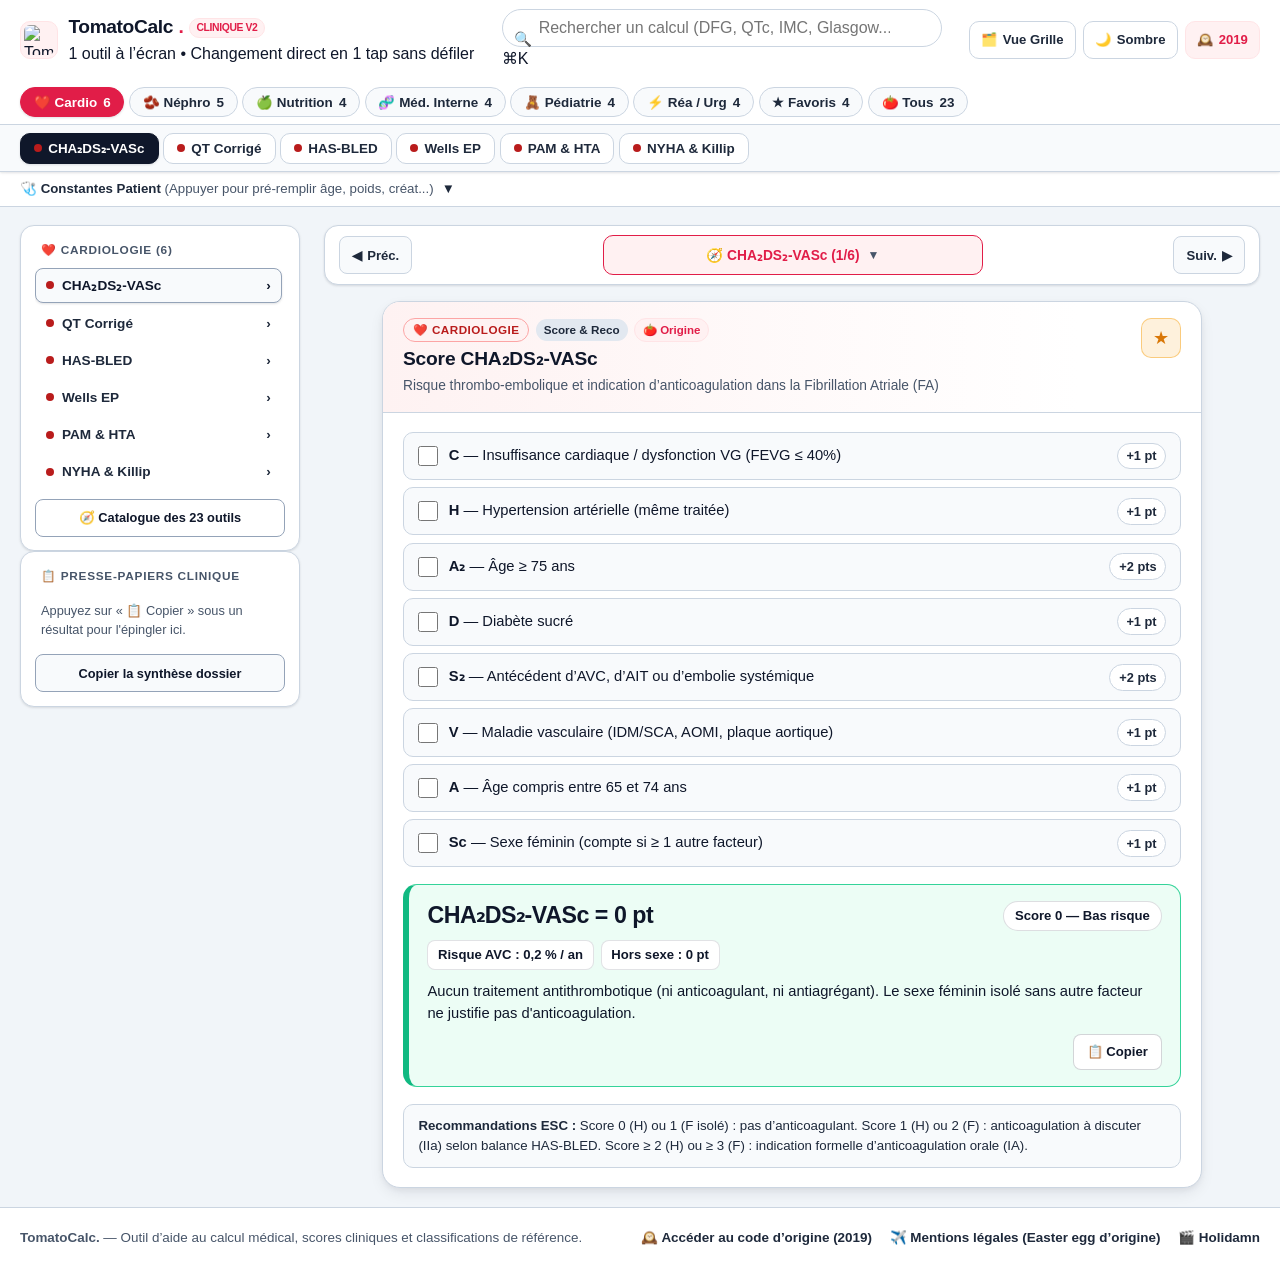
==== commit b404a7cb: "UX: mode 1 outil a l ecran sans defilement + barre d onglets fixe et tiroir direct" ====
--- a/index.html
+++ b/index.html
@@ -9,67 +9,71 @@
 </head>
 <body>
 
-  <!-- ======================= HEADER ======================= -->
-  <header class="app-header">
-    <div class="header-inner">
-      <a href="#" class="brand" onclick="selectSpecialty('all'); return false;">
-        <img src="image/logo2.png" alt="TomatoCalc Logo" class="brand-logo" />
-        <div class="brand-text">
-          <div class="brand-title">
-            TomatoCalc<span class="dot">.</span>
-            <span class="brand-badge">Clinique v2</span>
-          </div>
-          <span class="brand-subtitle">Calculateurs biologiques, scores pronostiques & classifications médicales</span>
+  <!-- ======================= STICKY TOP DOCK (Header + Specialty Tabs + Persistent Tool Tabs) ======================= -->
+  <div class="top-dock">
+    <header class="app-header">
+      <div class="header-inner">
+        <a href="#" class="brand" onclick="selectSpecialty('cardio'); return false;">
+          <img src="image/logo2.png" alt="TomatoCalc Logo" class="brand-logo" />
+          <div class="brand-text">
+            <div class="brand-title">
+              TomatoCalc<span class="dot">.</span>
+              <span class="brand-badge">Clinique v2</span>
+            </div>
+            <span class="brand-subtitle">1 outil à l’écran • Changement direct en 1 tap sans défiler</span>
+          </div>
+        </a>
+
+        <div class="search-wrapper">
+          <span class="search-icon">🔍</span>
+          <input
+            type="search"
+            id="globalSearchInput"
+            class="search-input"
+            placeholder="Rechercher un calcul (DFG, QTc, IMC, Glasgow...)"
+          />
+          <span class="search-kbd">⌘K</span>
         </div>
-      </a>
-
-      <div class="search-wrapper">
-        <span class="search-icon">🔍</span>
-        <input
-          type="search"
-          id="globalSearchInput"
-          class="search-input"
-          placeholder="Rechercher : DFG, KDIGO, QTc, Glasgow, IMC, Child-Pugh..."
-        />
-        <span class="search-kbd">⌘K</span>
+
+        <div class="header-actions">
+          <button type="button" id="btnViewModeToggle" class="btn-header" onclick="toggleViewMode()" title="Basculer entre 1 outil à la fois (sans défilement) et la grille complète">
+            🗂️ <span class="hide-mobile">Vue Grille</span>
+          </button>
+          <button type="button" id="btnThemeToggle" class="btn-header" onclick="toggleTheme()" title="Basculer le thème clair / sombre">
+            🌙 <span class="hide-mobile">Sombre</span>
+          </button>
+          <a href="original.html" class="btn-header btn-archive" title="Ouvrir le site TomatoCalc d'origine conservé intact">
+            🕰️ <span class="hide-mobile">2019</span>
+          </a>
+        </div>
       </div>
-
-      <div class="header-actions">
-        <button id="btnThemeToggle" class="btn-header" onclick="toggleTheme()">
-          🌙 <span class="hide-mobile">Mode Sombre</span>
-        </button>
-        <a href="original.html" class="btn-header btn-archive" title="Ouvrir le site TomatoCalc d'origine conservé intact">
-          🕰️ <span class="hide-mobile">Version</span> 2019
-        </a>
+    </header>
+
+    <!-- ROW 1: SPECIALTIES BAR (Always visible) -->
+    <nav class="spec-tabs-bar" aria-label="Spécialités médicales">
+      <div class="spec-tabs-inner">
+        <button type="button" class="spec-tab active" data-specialty="cardio" onclick="selectSpecialty('cardio')">❤️ Cardio <span class="spec-count">6</span></button>
+        <button type="button" class="spec-tab" data-specialty="nephro" onclick="selectSpecialty('nephro')">🫘 Néphro <span class="spec-count">5</span></button>
+        <button type="button" class="spec-tab" data-specialty="nutrition" onclick="selectSpecialty('nutrition')">🍏 Nutrition <span class="spec-count">4</span></button>
+        <button type="button" class="spec-tab" data-specialty="medint" onclick="selectSpecialty('medint')">🧬 Méd. Interne <span class="spec-count">4</span></button>
+        <button type="button" class="spec-tab" data-specialty="pediatrie" onclick="selectSpecialty('pediatrie')">🧸 Pédiatrie <span class="spec-count">4</span></button>
+        <button type="button" class="spec-tab" data-specialty="reanima" onclick="selectSpecialty('reanima')">⚡ Réa / Urg <span class="spec-count">4</span></button>
+        <button type="button" class="spec-tab" data-specialty="fav" onclick="selectSpecialty('fav')">★ Favoris <span class="spec-count fav-counter">4</span></button>
+        <button type="button" class="spec-tab" data-specialty="all" onclick="selectSpecialty('all')">🍅 Tous <span class="spec-count">23</span></button>
       </div>
-    </div>
-  </header>
-
-  <!-- ======================= MOBILE STICKY SPECIALTY & FILTER BAR ======================= -->
-  <div class="mobile-nav-shell" aria-label="Navigation mobile rapide">
-    <div class="mobile-spec-scroll">
-      <button type="button" class="mobile-spec-chip active" data-specialty="all" onclick="selectSpecialty('all')">🍅 Toutes</button>
-      <button type="button" class="mobile-spec-chip" data-specialty="cardio" onclick="selectSpecialty('cardio')">❤️ Cardio</button>
-      <button type="button" class="mobile-spec-chip" data-specialty="nephro" onclick="selectSpecialty('nephro')">🫘 Néphro</button>
-      <button type="button" class="mobile-spec-chip" data-specialty="nutrition" onclick="selectSpecialty('nutrition')">🍏 Nutrition</button>
-      <button type="button" class="mobile-spec-chip" data-specialty="medint" onclick="selectSpecialty('medint')">🧬 Méd. Interne</button>
-      <button type="button" class="mobile-spec-chip" data-specialty="pediatrie" onclick="selectSpecialty('pediatrie')">🧸 Pédiatrie</button>
-      <button type="button" class="mobile-spec-chip" data-specialty="reanima" onclick="selectSpecialty('reanima')">⚡ Réa / Urg</button>
-    </div>
-    <div class="mobile-filter-scroll">
-      <button type="button" class="mobile-filter-chip active" data-type="all" onclick="selectType('all')">Tous les outils</button>
-      <button type="button" class="mobile-filter-chip" data-type="calc" onclick="selectType('calc')">Calculateurs</button>
-      <button type="button" class="mobile-filter-chip" data-type="score" onclick="selectType('score')">Scores</button>
-      <button type="button" class="mobile-filter-chip" data-type="classification" onclick="selectType('classification')">Classifications</button>
-      <button type="button" class="mobile-filter-chip" data-type="fav" onclick="selectType('fav')">★ Favoris (<span class="fav-counter">4</span>)</button>
-    </div>
+    </nav>
+
+    <!-- ROW 2: PERSISTENT TOOL TABS FOR CURRENT SPECIALTY (1-tap switch without scrolling) -->
+    <nav class="tool-tabs-bar" aria-label="Calculateurs de la spécialité">
+      <div class="tool-tabs-inner" id="toolTabsBar"></div>
+    </nav>
   </div>
 
-  <!-- ======================= SHARED PATIENT CONTEXT BAR ======================= -->
+  <!-- ======================= SHARED PATIENT CONTEXT BAR (Collapsible) ======================= -->
   <section class="patient-bar collapsed" id="patientBarSection">
     <div class="patient-bar-inner">
       <button type="button" class="patient-bar-toggle" onclick="togglePatientBar()">
-        <span>🩺 Constantes Patient <span id="patientCompactSummary" style="font-weight:500;color:var(--text-muted)">(Pré-remplissage rapide)</span></span>
+        <span>🩺 Constantes Patient <span id="patientCompactSummary" style="font-weight:500;color:var(--text-muted)">(Appuyer pour pré-remplir âge, poids, créat...)</span></span>
         <span class="chevron">▼</span>
       </button>
 
@@ -124,93 +128,22 @@
     <aside class="sidebar">
       <div class="sidebar-sticky">
 
-        <!-- Specialties Navigation -->
-        <nav class="nav-card" aria-label="Spécialités médicales">
-          <div class="nav-section-title">Spécialités</div>
-          <ul class="specialty-nav">
-            <li>
-              <button class="specialty-btn active" data-specialty="all" onclick="selectSpecialty('all')">
-                <span class="specialty-btn-left">
-                  <span class="specialty-dot" style="background: var(--tomato-500)"></span>
-                  <span>Toutes les spécialités</span>
-                </span>
-                <span class="specialty-count" id="count-all">24</span>
-              </button>
-            </li>
-            <li>
-              <button class="specialty-btn" data-specialty="cardio" onclick="selectSpecialty('cardio')">
-                <span class="specialty-btn-left">
-                  <span class="specialty-dot" style="background: var(--cardio-color)"></span>
-                  <span>Cardiologie</span>
-                </span>
-                <span class="specialty-count" id="count-cardio">6</span>
-              </button>
-            </li>
-            <li>
-              <button class="specialty-btn" data-specialty="nephro" onclick="selectSpecialty('nephro')">
-                <span class="specialty-btn-left">
-                  <span class="specialty-dot" style="background: var(--nephro-color)"></span>
-                  <span>Néphrologie</span>
-                </span>
-                <span class="specialty-count" id="count-nephro">5</span>
-              </button>
-            </li>
-            <li>
-              <button class="specialty-btn" data-specialty="nutrition" onclick="selectSpecialty('nutrition')">
-                <span class="specialty-btn-left">
-                  <span class="specialty-dot" style="background: var(--nutri-color)"></span>
-                  <span>Nutrition</span>
-                </span>
-                <span class="specialty-count" id="count-nutrition">4</span>
-              </button>
-            </li>
-            <li>
-              <button class="specialty-btn" data-specialty="medint" onclick="selectSpecialty('medint')">
-                <span class="specialty-btn-left">
-                  <span class="specialty-dot" style="background: var(--medint-color)"></span>
-                  <span>Médecine interne</span>
-                </span>
-                <span class="specialty-count" id="count-medint">4</span>
-              </button>
-            </li>
-            <li>
-              <button class="specialty-btn" data-specialty="pediatrie" onclick="selectSpecialty('pediatrie')">
-                <span class="specialty-btn-left">
-                  <span class="specialty-dot" style="background: var(--ped-color)"></span>
-                  <span>Pédiatrie</span>
-                </span>
-                <span class="specialty-count" id="count-pediatrie">4</span>
-              </button>
-            </li>
-            <li>
-              <button class="specialty-btn" data-specialty="reanima" onclick="selectSpecialty('reanima')">
-                <span class="specialty-btn-left">
-                  <span class="specialty-dot" style="background: var(--rea-color)"></span>
-                  <span>Réanimation & Urgences</span>
-                </span>
-                <span class="specialty-count" id="count-reanima">4</span>
-              </button>
-            </li>
-          </ul>
-        </nav>
-
-        <!-- Filter by Category Type -->
+        <!-- Direct Tool List for Active Specialty -->
         <div class="nav-card">
-          <div class="nav-section-title">Filtrer par catégorie</div>
-          <div class="type-filters">
-            <button class="type-pill active" data-type="all" onclick="selectType('all')">Tous</button>
-            <button class="type-pill" data-type="calc" onclick="selectType('calc')">Calculateurs</button>
-            <button class="type-pill" data-type="score" onclick="selectType('score')">Scores</button>
-            <button class="type-pill" data-type="classification" onclick="selectType('classification')">Classifications</button>
-            <button class="type-pill" data-type="fav" onclick="selectType('fav')">★ Favoris (<span class="fav-counter">4</span>)</button>
-          </div>
+          <div class="nav-section-title" id="sidebarSpecTitle">
+            <span>❤️ Cardiologie</span>
+          </div>
+          <div class="sidebar-tools-list" id="sidebarToolsList"></div>
+          <button type="button" class="btn-copy-all" style="margin-top:0.65rem;background:var(--bg-input);color:var(--text-primary);" onclick="toggleAllToolsDrawer(true)">
+            🧭 Catalogue des 23 outils
+          </button>
         </div>
 
         <!-- Clinical Clipboard -->
         <div class="nav-card">
           <div class="nav-section-title">📋 Presse-papiers clinique</div>
           <div id="clipboardList" class="clipboard-list"></div>
-          <button class="btn-copy-all" onclick="copyAllClipboard()">Copier la synthèse pour le dossier</button>
+          <button type="button" class="btn-copy-all" onclick="copyAllClipboard()">Copier la synthèse dossier</button>
         </div>
 
       </div>
@@ -219,87 +152,32 @@
     <!-- MAIN CONTENT -->
     <main class="main-content">
 
-      <!-- Specialty Banner -->
-      <div class="specialty-banner" id="specialtyBanner">
-        <div class="banner-info">
-          <h1 id="bannerTitle"><span>🍅</span> <span>Toutes les spécialités</span></h1>
-          <p id="bannerDesc">Calculateurs biologiques, scores pronostiques et classifications médicales de référence.</p>
-        </div>
-        <div class="banner-stats">
-          <div class="stat-chip"><strong id="visibleToolsCount">23</strong> outils affichés</div>
-          <button type="button" class="btn-header" onclick="toggleCollapseAllCards()" style="font-size:0.8rem;min-height:36px;">↕️ Plier / Déplier tout</button>
-        </div>
+      <!-- Active Calculator Switcher Bar (Prev / All Tools Modal / Next) -->
+      <div class="active-tool-nav-bar">
+        <button type="button" class="btn-step-tool" onclick="stepTool(-1)" title="Calculateur précédent (Flèche gauche)">
+          ◀ <span>Préc.</span>
+        </button>
+
+        <button type="button" class="btn-open-drawer" onclick="toggleAllToolsDrawer(true)">
+          <span id="drawerBtnText">🧭 Choisir un calcul (1/6)</span>
+          <span style="font-size:0.75rem;color:var(--text-muted)">▼</span>
+        </button>
+
+        <button type="button" class="btn-step-tool" onclick="stepTool(1)" title="Calculateur suivant (Flèche droite)">
+          <span>Suiv.</span> ▶
+        </button>
       </div>
 
-      <!-- Quick Specialty Tiles -->
-      <div class="specialty-quick-grid" id="specialtyQuickGrid">
-        <div class="specialty-tile" style="--tile-color: var(--cardio-color); --tile-bg: var(--cardio-bg); --tile-border: var(--cardio-border);" onclick="selectSpecialty('cardio')">
-          <div class="specialty-tile-top">
-            <div class="specialty-tile-icon">❤️</div>
-            <span class="specialty-tile-badge">6 outils</span>
-          </div>
-          <h3>Cardiologie</h3>
-          <p>CHA₂DS₂-VASc, HAS-BLED, QTc, Wells EP, PAM & HTA / NYHA</p>
-        </div>
-
-        <div class="specialty-tile" style="--tile-color: var(--nephro-color); --tile-bg: var(--nephro-bg); --tile-border: var(--nephro-border);" onclick="selectSpecialty('nephro')">
-          <div class="specialty-tile-top">
-            <div class="specialty-tile-icon">🫘</div>
-            <span class="specialty-tile-badge">5 outils</span>
-          </div>
-          <h3>Néphrologie</h3>
-          <p>Cockcroft, MDRD, CKD-EPI, FE Na, FE Urée & KDIGO IRC / IRA</p>
-        </div>
-
-        <div class="specialty-tile" style="--tile-color: var(--nutri-color); --tile-bg: var(--nutri-bg); --tile-border: var(--nutri-border);" onclick="selectSpecialty('nutrition')">
-          <div class="specialty-tile-top">
-            <div class="specialty-tile-icon">🍏</div>
-            <span class="specialty-tile-badge">4 outils</span>
-          </div>
-          <h3>Nutrition</h3>
-          <p>IMC & OMS, Poids Lorentz, NRI (Buzby) & Harris-Benedict</p>
-        </div>
-
-        <div class="specialty-tile" style="--tile-color: var(--medint-color); --tile-bg: var(--medint-bg); --tile-border: var(--medint-border);" onclick="selectSpecialty('medint')">
-          <div class="specialty-tile-top">
-            <div class="specialty-tile-icon">🧬</div>
-            <span class="specialty-tile-badge">4 outils</span>
-          </div>
-          <h3>Médecine interne</h3>
-          <p>Calcémie corrigée, Trou anionique, Natrémie (Katz) & Child-Pugh</p>
-        </div>
-
-        <div class="specialty-tile" style="--tile-color: var(--ped-color); --tile-bg: var(--ped-bg); --tile-border: var(--ped-border);" onclick="selectSpecialty('pediatrie')">
-          <div class="specialty-tile-top">
-            <div class="specialty-tile-icon">🧸</div>
-            <span class="specialty-tile-badge">4 outils</span>
-          </div>
-          <h3>Pédiatrie</h3>
-          <p>DFG Schwartz, Holliday-Segar (4-2-1), Apgar & Constantes</p>
-        </div>
-
-        <div class="specialty-tile" style="--tile-color: var(--rea-color); --tile-bg: var(--rea-bg); --tile-border: var(--rea-border);" onclick="selectSpecialty('reanima')">
-          <div class="specialty-tile-top">
-            <div class="specialty-tile-icon">⚡</div>
-            <span class="specialty-tile-badge">4 outils</span>
-          </div>
-          <h3>Réanimation</h3>
-          <p>PaO₂/FiO₂ & Berlin SDRA, Score de Glasgow, qSOFA & CURB-65</p>
-        </div>
+      <!-- Empty Search State -->
+      <div id="emptySearchState" style="display:none; text-align:center; padding: 2.2rem 1rem; background: var(--bg-secondary); border-radius: var(--radius-lg); border: 1px solid var(--border-color);">
+        <div style="font-size: 1.8rem; margin-bottom: 0.4rem;">🔎</div>
+        <h3 style="margin-bottom: 0.3rem;">Aucun calculateur trouvé</h3>
+        <p style="color: var(--text-muted); font-size: 0.86rem; margin-bottom: 0.85rem;">Essayez un autre mot-clé ou affichez le catalogue complet.</p>
+        <button type="button" class="btn-open-drawer" style="margin:0 auto;" onclick="selectSpecialty('all')">🍅 Afficher tous les outils</button>
       </div>
 
-      <!-- Quick Jump Tool Index Bar -->
-      <div class="quick-jump-bar" id="quickJumpBar" aria-label="Accès direct aux outils"></div>
-
-      <!-- Empty Search State -->
-      <div id="emptySearchState" style="display:none; text-align:center; padding: 2.5rem 1rem; background: var(--bg-secondary); border-radius: var(--radius-lg); border: 1px solid var(--border-color);">
-        <div style="font-size: 2rem; margin-bottom: 0.5rem;">🔎</div>
-        <h3 style="margin-bottom: 0.35rem;">Aucun calculateur ou classification trouvé</h3>
-        <p style="color: var(--text-muted); font-size: 0.9rem;">Essayez un autre mot-clé ou réinitialisez les filtres de spécialité.</p>
-      </div>
-
-      <!-- ======================= CALCULATORS & CLASSIFICATIONS GRID ======================= -->
-      <div class="calculators-grid">
+      <!-- ======================= CALCULATORS & CLASSIFICATIONS CONTAINER ======================= -->
+      <div class="calculators-grid" id="calculatorsGrid">
 
         <!-- ===================================================================== -->
         <!-- 1. CARDIOLOGIE                                                        -->
@@ -1714,17 +1592,31 @@
     </main>
   </div>
 
-  <!-- ======================= MOBILE FLOATING BOTTOM BAR ======================= -->
+  <!-- ======================= MOBILE FLOATING BOTTOM BAR (Thumb-Zone Zero-Scroll Navigation) ======================= -->
   <div class="mobile-bottom-bar">
-    <button type="button" class="btn-mobile-bar primary" onclick="toggleMobileClipboard(true)">
+    <button type="button" class="btn-mobile-bar icon-only" onclick="stepTool(-1)" aria-label="Calculateur précédent">
+      ◀
+    </button>
+    <button type="button" class="btn-mobile-bar primary" onclick="toggleAllToolsDrawer(true)">
+      <span id="mobileDrawerBtnText">🧭 Calculs (1/6)</span>
+    </button>
+    <button type="button" class="btn-mobile-bar" onclick="toggleMobileClipboard(true)">
       📋 Synthèse (<span id="mobileClipboardCount">0</span>)
     </button>
-    <button type="button" id="btnMobileToggleCollapse" class="btn-mobile-bar" onclick="toggleCollapseAllCards()">
-      ↕️ Réduire
+    <button type="button" class="btn-mobile-bar icon-only" onclick="stepTool(1)" aria-label="Calculateur suivant">
+      ▶
     </button>
-    <button type="button" class="btn-mobile-bar" onclick="window.scrollTo({top: 0, behavior: 'smooth'})">
-      ⬆️ Haut
-    </button>
+  </div>
+
+  <!-- ======================= ALL TOOLS CATALOG BOTTOM SHEET / MODAL ======================= -->
+  <div class="mobile-sheet-backdrop" id="allToolsSheet" onclick="if(event.target === this) toggleAllToolsDrawer(false)">
+    <div class="mobile-sheet">
+      <div class="mobile-sheet-header">
+        <span>🧭 Choisir directement un calcul (23 outils)</span>
+        <button type="button" class="btn-header" onclick="toggleAllToolsDrawer(false)">✕ Fermer</button>
+      </div>
+      <div id="allToolsDrawerContent"></div>
+    </div>
   </div>
 
   <!-- ======================= MOBILE CLIPBOARD BOTTOM SHEET ======================= -->
@@ -1750,7 +1642,7 @@
       <div class="footer-links">
         <a href="original.html">🕰️ Accéder au code d’origine (2019)</a>
         <a href="compteur/choice.html">✈️ Mentions légales (Easter egg d’origine)</a>
-        <a href="Holidamn/index.html">🎬 Holidamn</a>
+        <a href="https://github.com/Mrthomaslef/Tomatocalc">🎬 Holidamn</a>
       </div>
     </div>
   </footer>
--- a/styles.css
+++ b/styles.css
@@ -3,7 +3,7 @@
   --bg-secondary: #ffffff;
   --bg-tertiary: #e2e8f0;
   --bg-subtle: #f8fafc;
-  --bg-glass: rgba(255, 255, 255, 0.94);
+  --bg-glass: rgba(255, 255, 255, 0.96);
 
   --text-primary: #0f172a;
   --text-secondary: #1e293b;
@@ -14,7 +14,7 @@
 
   --shadow-sm: 0 1px 3px rgba(15, 23, 42, 0.08), 0 1px 2px rgba(15, 23, 42, 0.05);
   --shadow-md: 0 6px 16px -3px rgba(15, 23, 42, 0.1), 0 2px 6px -1px rgba(15, 23, 42, 0.06);
-  --shadow-lg: 0 14px 30px -6px rgba(15, 23, 42, 0.16), 0 4px 12px -2px rgba(15, 23, 42, 0.08);
+  --shadow-lg: 0 14px 30px -6px rgba(15, 23, 42, 0.18), 0 4px 12px -2px rgba(15, 23, 42, 0.08);
 
   /* Brand TomatoCalc */
   --tomato-500: #e11d48;
@@ -22,7 +22,7 @@
   --tomato-50: #fff1f2;
   --tomato-100: #ffe4e6;
 
-  /* Specialty palette — High contrast for clinical readability */
+  /* Specialty palette — High contrast */
   --cardio-color: #b91c1c;
   --cardio-bg: #fef2f2;
   --cardio-border: #fca5a5;
@@ -47,7 +47,7 @@
   --rea-bg: #fff1f2;
   --rea-border: #fda4af;
 
-  /* Status colors — WCAG AA/AAA contrast */
+  /* Status colors */
   --status-normal-bg: #ecfdf5;
   --status-normal-text: #065f46;
   --status-normal-border: #34d399;
@@ -67,7 +67,6 @@
   --radius-sm: 10px;
   --radius-md: 14px;
   --radius-lg: 18px;
-  --radius-xl: 24px;
 }
 
 [data-theme="dark"] {
@@ -75,7 +74,7 @@
   --bg-secondary: #111827;
   --bg-tertiary: #1f2937;
   --bg-subtle: #162032;
-  --bg-glass: rgba(17, 24, 39, 0.94);
+  --bg-glass: rgba(17, 24, 39, 0.96);
 
   --text-primary: #f8fafc;
   --text-secondary: #e2e8f0;
@@ -140,7 +139,6 @@
 }
 
 html {
-  scroll-behavior: smooth;
   font-size: 16px;
 }
 
@@ -148,7 +146,7 @@
   font-family: -apple-system, BlinkMacSystemFont, "SF Pro Text", "Segoe UI", Roboto, Helvetica, Arial, sans-serif;
   background-color: var(--bg-primary);
   color: var(--text-primary);
-  line-height: 1.55;
+  line-height: 1.5;
   min-height: 100vh;
   display: flex;
   flex-direction: column;
@@ -157,61 +155,55 @@
 }
 
 /* ==========================================================================
-   TOP HEADER
+   STICKY TOP NAVIGATION DOCK (Always accessible — Never scroll back up!)
    ========================================================================== */
-.app-header {
+.top-dock {
   position: sticky;
   top: 0;
-  z-index: 120;
+  z-index: 150;
   background: var(--bg-glass);
-  backdrop-filter: blur(14px);
-  -webkit-backdrop-filter: blur(14px);
-  border-bottom: 1px solid var(--border-color);
+  backdrop-filter: blur(16px);
+  -webkit-backdrop-filter: blur(16px);
+  border-bottom: 1.5px solid var(--border-color);
+  box-shadow: var(--shadow-sm);
 }
 
 .header-inner {
   max-width: 1440px;
   margin: 0 auto;
-  padding: 0.7rem 1.25rem;
+  padding: 0.55rem 1.25rem;
   display: flex;
   align-items: center;
   justify-content: space-between;
-  gap: 0.85rem;
-  flex-wrap: wrap;
+  gap: 0.75rem;
 }
 
 .brand {
   display: flex;
   align-items: center;
-  gap: 0.75rem;
+  gap: 0.65rem;
   text-decoration: none;
   color: var(--text-primary);
+  flex-shrink: 0;
 }
 
 .brand-logo {
-  width: 44px;
-  height: 44px;
+  width: 38px;
+  height: 38px;
   object-fit: contain;
-  border-radius: 11px;
+  border-radius: 10px;
   background: var(--tomato-50);
-  padding: 4px;
+  padding: 3px;
   border: 1px solid var(--tomato-100);
-  flex-shrink: 0;
-}
-
-.brand-text {
-  display: flex;
-  flex-direction: column;
 }
 
 .brand-title {
-  font-size: 1.3rem;
+  font-size: 1.2rem;
   font-weight: 800;
   letter-spacing: -0.02em;
   display: flex;
   align-items: center;
-  gap: 0.45rem;
-  line-height: 1.15;
+  gap: 0.35rem;
 }
 
 .brand-title span.dot {
@@ -219,47 +211,35 @@
 }
 
 .brand-badge {
-  font-size: 0.68rem;
+  font-size: 0.65rem;
   font-weight: 700;
   text-transform: uppercase;
-  letter-spacing: 0.05em;
   background: var(--tomato-50);
   color: var(--tomato-500);
   border: 1px solid var(--tomato-100);
-  padding: 0.1rem 0.45rem;
+  padding: 0.08rem 0.4rem;
   border-radius: 999px;
-}
-
-.brand-subtitle {
-  font-size: 0.8rem;
-  color: var(--text-muted);
 }
 
 /* Search Bar */
 .search-wrapper {
   flex: 1;
-  max-width: 520px;
-  min-width: 220px;
+  max-width: 440px;
   position: relative;
 }
 
 .search-input {
   width: 100%;
-  min-height: 44px;
-  padding: 0.6rem 2.75rem 0.6rem 2.6rem;
+  min-height: 38px;
+  padding: 0.4rem 2.2rem 0.4rem 2.25rem;
   border-radius: 999px;
   border: 1.5px solid var(--border-color);
   background: var(--bg-secondary);
   color: var(--text-primary);
   font-size: 1rem; /* 16px prevents iOS zoom */
   font-weight: 500;
-  transition: all 0.18s ease;
   outline: none;
-}
-
-.search-input::placeholder {
-  color: var(--text-muted);
-  font-size: 0.9rem;
+  transition: border-color 0.15s ease;
 }
 
 .search-input:focus {
@@ -269,26 +249,10 @@
 
 .search-icon {
   position: absolute;
-  left: 0.95rem;
+  left: 0.8rem;
   top: 50%;
   transform: translateY(-50%);
-  color: var(--text-muted);
-  pointer-events: none;
-  font-size: 1rem;
-}
-
-.search-kbd {
-  position: absolute;
-  right: 0.85rem;
-  top: 50%;
-  transform: translateY(-50%);
-  font-size: 0.72rem;
-  font-family: monospace;
-  color: var(--text-muted);
-  background: var(--bg-tertiary);
-  padding: 0.15rem 0.45rem;
-  border-radius: 6px;
-  border: 1px solid var(--border-color);
+  font-size: 0.9rem;
   pointer-events: none;
 }
 
@@ -296,31 +260,37 @@
 .header-actions {
   display: flex;
   align-items: center;
-  gap: 0.5rem;
+  gap: 0.45rem;
+  flex-shrink: 0;
 }
 
 .btn-header {
   display: inline-flex;
   align-items: center;
   justify-content: center;
-  gap: 0.4rem;
-  min-height: 42px;
-  padding: 0.45rem 0.85rem;
+  gap: 0.35rem;
+  min-height: 38px;
+  padding: 0.35rem 0.7rem;
   border-radius: var(--radius-sm);
   border: 1.5px solid var(--border-color);
   background: var(--bg-secondary);
   color: var(--text-secondary);
-  font-size: 0.86rem;
-  font-weight: 600;
+  font-size: 0.82rem;
+  font-weight: 700;
   cursor: pointer;
   text-decoration: none;
-  transition: all 0.15s ease;
   white-space: nowrap;
 }
 
 .btn-header:hover {
   border-color: var(--border-strong);
-  background: var(--bg-tertiary);
+  background: var(--bg-subtle);
+}
+
+.btn-header.active-mode {
+  background: var(--text-primary);
+  color: var(--bg-secondary);
+  border-color: var(--text-primary);
 }
 
 .btn-header.btn-archive {
@@ -330,98 +300,117 @@
 }
 
 /* ==========================================================================
-   MOBILE STICKY NAVIGATION BAR (Horizontal swipeable tabs for phone)
+   ROW 2 OF STICKY DOCK: SPECIALTY TABS + PERSISTENT TOOL SWITCHER TABS
    ========================================================================== */
-.mobile-nav-shell {
+.dock-nav-rows {
+  max-width: 1440px;
+  margin: 0 auto;
+  border-top: 1px solid var(--border-color);
+  background: var(--bg-secondary);
+}
+
+/* Specialty Row */
+.spec-tabs-bar {
+  display: flex;
+  align-items: center;
+  gap: 0.35rem;
+  overflow-x: auto;
+  padding: 0.45rem 1.25rem;
+  scrollbar-width: none;
+  border-bottom: 1px solid var(--border-color);
+}
+
+.spec-tabs-bar::-webkit-scrollbar {
   display: none;
-  position: sticky;
-  top: 61px;
-  z-index: 110;
-  background: var(--bg-glass);
-  backdrop-filter: blur(14px);
-  -webkit-backdrop-filter: blur(14px);
-  border-bottom: 1px solid var(--border-color);
-  box-shadow: var(--shadow-sm);
-}
-
-.mobile-spec-scroll {
-  display: flex;
-  align-items: center;
-  gap: 0.45rem;
-  overflow-x: auto;
-  padding: 0.55rem 0.9rem 0.45rem;
-  scrollbar-width: none;
-  -ms-overflow-style: none;
-}
-
-.mobile-spec-scroll::-webkit-scrollbar {
-  display: none;
-}
-
-.mobile-spec-chip {
+}
+
+.spec-tab {
   display: inline-flex;
   align-items: center;
-  gap: 0.4rem;
-  padding: 0.48rem 0.85rem;
+  gap: 0.38rem;
+  padding: 0.42rem 0.8rem;
   border-radius: 999px;
   border: 1.5px solid var(--border-color);
-  background: var(--bg-secondary);
+  background: var(--bg-subtle);
   color: var(--text-secondary);
-  font-size: 0.88rem;
+  font-size: 0.84rem;
   font-weight: 700;
   white-space: nowrap;
   cursor: pointer;
   flex-shrink: 0;
-  transition: all 0.15s ease;
-}
-
-.mobile-spec-chip.active {
+  transition: all 0.14s ease;
+}
+
+.spec-tab:hover {
+  border-color: var(--border-strong);
+  color: var(--text-primary);
+}
+
+.spec-tab.active {
+  background: var(--spec-active-color, var(--tomato-500));
+  color: #ffffff;
+  border-color: var(--spec-active-color, var(--tomato-500));
+  box-shadow: var(--shadow-sm);
+}
+
+/* Tool Tabs Row (Always visible right below specialties!) */
+.tool-tabs-bar {
+  display: flex;
+  align-items: center;
+  gap: 0.4rem;
+  overflow-x: auto;
+  padding: 0.45rem 1.25rem;
+  background: var(--bg-subtle);
+  scrollbar-width: none;
+}
+
+.tool-tabs-bar::-webkit-scrollbar {
+  display: none;
+}
+
+.tool-tab-btn {
+  display: inline-flex;
+  align-items: center;
+  gap: 0.38rem;
+  padding: 0.44rem 0.82rem;
+  border-radius: 10px;
+  border: 1.5px solid var(--border-color);
+  background: var(--bg-secondary);
+  color: var(--text-secondary);
+  font-size: 0.84rem;
+  font-weight: 700;
+  white-space: nowrap;
+  cursor: pointer;
+  flex-shrink: 0;
+  transition: all 0.14s ease;
+}
+
+.tool-tab-btn:hover {
+  border-color: var(--border-strong);
+  color: var(--text-primary);
+}
+
+.tool-tab-btn.active {
   background: var(--text-primary);
   color: var(--bg-secondary);
   border-color: var(--text-primary);
   box-shadow: var(--shadow-sm);
 }
 
-.mobile-filter-scroll {
-  display: flex;
-  align-items: center;
-  gap: 0.35rem;
-  overflow-x: auto;
-  padding: 0.25rem 0.9rem 0.55rem;
-  scrollbar-width: none;
-}
-
-.mobile-filter-scroll::-webkit-scrollbar {
-  display: none;
-}
-
-.mobile-filter-chip {
-  padding: 0.3rem 0.65rem;
-  border-radius: 8px;
-  border: 1px solid var(--border-color);
-  background: var(--bg-subtle);
-  color: var(--text-muted);
-  font-size: 0.78rem;
-  font-weight: 600;
-  white-space: nowrap;
-  cursor: pointer;
+.tool-tab-dot {
+  width: 8px;
+  height: 8px;
+  border-radius: 50%;
   flex-shrink: 0;
 }
 
-.mobile-filter-chip.active {
-  background: var(--tomato-50);
-  color: var(--tomato-500);
-  border-color: var(--tomato-500);
-  font-weight: 700;
-}
-
 /* ==========================================================================
-   PATIENT CONTEXT BAR (Collapsible on Mobile)
+   PATIENT CONTEXT BAR (Compact & Collapsible)
    ========================================================================== */
 .patient-bar {
   background: var(--bg-secondary);
   border-bottom: 1px solid var(--border-color);
-  padding: 0.6rem 1.25rem;
+  padding: 0.45rem 1.25rem;
 }
 
 .patient-bar-inner {
@@ -430,7 +419,7 @@
   display: flex;
   align-items: center;
   justify-content: space-between;
-  gap: 0.85rem;
+  gap: 0.75rem;
   flex-wrap: wrap;
 }
 
@@ -439,26 +428,23 @@
   align-items: center;
   justify-content: space-between;
   gap: 0.5rem;
-  font-size: 0.86rem;
+  font-size: 0.83rem;
   font-weight: 700;
   color: var(--text-secondary);
   background: none;
   border: none;
   cursor: pointer;
-  padding: 0.2rem 0;
-  text-align: left;
-}
-
-.patient-bar-toggle .chevron {
+  padding: 0.15rem 0;
+}
+
+.patient-bar.collapsed .patient-bar-fields {
   display: none;
-  font-size: 0.8rem;
-  transition: transform 0.2s ease;
 }
 
 .patient-bar-fields {
   display: flex;
   align-items: center;
-  gap: 0.6rem;
+  gap: 0.5rem;
   flex-wrap: wrap;
   flex: 1;
 }
@@ -466,22 +452,17 @@
 .patient-field {
   display: flex;
   align-items: center;
-  gap: 0.4rem;
+  gap: 0.35rem;
   background: var(--bg-subtle);
   border: 1.5px solid var(--border-color);
-  padding: 0.3rem 0.65rem;
+  padding: 0.22rem 0.6rem;
   border-radius: var(--radius-sm);
-  min-height: 40px;
-}
-
-.patient-field:focus-within {
-  border-color: var(--tomato-500);
-  background: var(--bg-secondary);
+  min-height: 38px;
 }
 
 .patient-field label {
   color: var(--text-muted);
-  font-size: 0.82rem;
+  font-size: 0.8rem;
   font-weight: 700;
   white-space: nowrap;
 }
@@ -493,7 +474,7 @@
   color: var(--text-primary);
   font-weight: 700;
   font-size: 1rem; /* 16px prevents iOS zoom */
-  width: 64px;
+  width: 60px;
   outline: none;
 }
 
@@ -504,430 +485,271 @@
 
 .patient-field .unit {
   color: var(--text-muted);
-  font-size: 0.78rem;
+  font-size: 0.75rem;
   font-weight: 600;
 }
 
 .btn-clear-patient {
-  font-size: 0.82rem;
-  font-weight: 600;
+  font-size: 0.8rem;
+  font-weight: 700;
   color: var(--tomato-500);
   background: var(--tomato-50);
   border: 1px solid var(--tomato-100);
-  padding: 0.4rem 0.75rem;
+  padding: 0.35rem 0.7rem;
   border-radius: var(--radius-sm);
   cursor: pointer;
-  min-height: 38px;
+  min-height: 36px;
 }
 
 /* ==========================================================================
-   MAIN LAYOUT & SIDEBAR
+   MAIN WORKSPACE LAYOUT
    ========================================================================== */
 .app-layout {
   max-width: 1440px;
   width: 100%;
   margin: 0 auto;
-  padding: 1.5rem 1.25rem;
+  padding: 1.15rem 1.25rem;
   display: grid;
-  grid-template-columns: 275px 1fr;
-  gap: 1.75rem;
+  grid-template-columns: 280px 1fr;
+  gap: 1.5rem;
   flex: 1;
-}
-
+  align-items: start;
+}
+
+/* Desktop Left Sidebar: Direct Tool Directory + Clipboard */
 .sidebar {
+  position: sticky;
+  top: 155px;
   display: flex;
   flex-direction: column;
-  gap: 1.25rem;
-}
-
-.sidebar-sticky {
-  position: sticky;
-  top: 5rem;
+  gap: 1rem;
+  max-height: calc(100vh - 170px);
+}
+
+.nav-card {
+  background: var(--bg-secondary);
+  border: 1.5px solid var(--border-color);
+  border-radius: var(--radius-md);
+  padding: 0.85rem;
+  box-shadow: var(--shadow-sm);
   display: flex;
   flex-direction: column;
-  gap: 1.15rem;
-}
-
-.nav-card {
-  background: var(--bg-secondary);
-  border: 1px solid var(--border-color);
-  border-radius: var(--radius-lg);
-  padding: 0.95rem;
-  box-shadow: var(--shadow-sm);
+  overflow: hidden;
 }
 
 .nav-section-title {
-  font-size: 0.75rem;
+  font-size: 0.74rem;
   font-weight: 800;
   text-transform: uppercase;
   letter-spacing: 0.06em;
   color: var(--text-muted);
-  padding: 0.2rem 0.5rem 0.6rem;
-}
-
-.specialty-nav {
+  padding: 0.1rem 0.4rem 0.55rem;
+  display: flex;
+  align-items: center;
+  justify-content: space-between;
+}
+
+.sidebar-tools-list {
   display: flex;
   flex-direction: column;
-  gap: 0.3rem;
-  list-style: none;
-}
-
-.specialty-btn {
+  gap: 0.22rem;
+  overflow-y: auto;
+  max-height: 370px;
+  padding-right: 0.2rem;
+}
+
+.sidebar-tool-item {
   width: 100%;
   display: flex;
   align-items: center;
   justify-content: space-between;
-  gap: 0.65rem;
-  padding: 0.68rem 0.8rem;
-  border-radius: var(--radius-sm);
-  border: 1.5px solid transparent;
+  gap: 0.5rem;
+  padding: 0.52rem 0.65rem;
+  border-radius: 8px;
+  border: 1px solid transparent;
   background: transparent;
   color: var(--text-secondary);
-  font-size: 0.92rem;
+  font-size: 0.85rem;
   font-weight: 600;
   cursor: pointer;
   text-align: left;
-  transition: all 0.15s ease;
-}
-
-.specialty-btn:hover {
+  transition: all 0.12s ease;
+}
+
+.sidebar-tool-item:hover {
   background: var(--bg-subtle);
   color: var(--text-primary);
 }
 
-.specialty-btn.active {
+.sidebar-tool-item.active {
   background: var(--bg-subtle);
   color: var(--text-primary);
   border-color: var(--border-strong);
-  font-weight: 700;
+  font-weight: 800;
   box-shadow: var(--shadow-sm);
 }
 
-.specialty-btn-left {
-  display: flex;
-  align-items: center;
-  gap: 0.65rem;
-}
-
-.specialty-dot {
-  width: 11px;
-  height: 11px;
-  border-radius: 50%;
-  flex-shrink: 0;
-}
-
-.specialty-count {
-  font-size: 0.76rem;
-  font-weight: 700;
-  padding: 0.12rem 0.5rem;
-  border-radius: 999px;
-  background: var(--bg-tertiary);
-  color: var(--text-secondary);
-}
-
-.specialty-btn.active .specialty-count {
-  background: var(--tomato-500);
-  color: #fff;
-}
-
-/* Type Filter Pills */
-.type-filters {
-  display: flex;
-  flex-wrap: wrap;
+.sidebar-tool-left {
+  display: flex;
+  align-items: center;
+  gap: 0.5rem;
+  min-width: 0;
+}
+
+.sidebar-tool-left span.name {
+  white-space: nowrap;
+  overflow: hidden;
+  text-overflow: ellipsis;
+}
+
+/* Clipboard in Sidebar */
+.clipboard-list {
+  display: flex;
+  flex-direction: column;
+  gap: 0.45rem;
+  max-height: 190px;
+  overflow-y: auto;
+}
+
+.clipboard-empty {
+  font-size: 0.8rem;
+  color: var(--text-muted);
+  padding: 0.4rem;
+}
+
+.clipboard-item {
+  font-size: 0.8rem;
+  padding: 0.5rem 0.65rem;
+  border-radius: 8px;
+  background: var(--bg-subtle);
+  border: 1px solid var(--border-color);
+  display: flex;
+  flex-direction: column;
+  gap: 0.15rem;
+}
+
+.clipboard-item-header {
+  display: flex;
+  justify-content: space-between;
   gap: 0.4rem;
-}
-
-.type-pill {
-  flex: 1 1 auto;
-  text-align: center;
-  padding: 0.48rem 0.65rem;
-  font-size: 0.82rem;
-  font-weight: 600;
-  border-radius: var(--radius-sm);
+  font-weight: 700;
+  color: var(--text-primary);
+}
+
+.clipboard-item-val {
+  color: var(--tomato-500);
+  font-weight: 800;
+}
+
+.btn-copy-all {
+  margin-top: 0.55rem;
+  width: 100%;
+  min-height: 38px;
+  padding: 0.45rem;
+  border-radius: 8px;
+  border: 1.5px solid var(--border-strong);
+  background: var(--bg-subtle);
+  color: var(--text-primary);
+  font-size: 0.8rem;
+  font-weight: 700;
+  cursor: pointer;
+}
+
+/* ==========================================================================
+   MAIN CONTENT AREA (Single Active Tool Mode vs Grid Mode)
+   ========================================================================== */
+.main-content {
+  display: flex;
+  flex-direction: column;
+  gap: 1rem;
+  min-width: 0;
+}
+
+/* Active Tool Switcher Header (Prev / Next / All Picker) */
+.active-tool-nav-bar {
+  display: flex;
+  align-items: center;
+  justify-content: space-between;
+  gap: 0.6rem;
+  background: var(--bg-secondary);
+  border: 1.5px solid var(--border-color);
+  border-radius: var(--radius-md);
+  padding: 0.55rem 0.85rem;
+  box-shadow: var(--shadow-sm);
+}
+
+.btn-step-tool {
+  display: inline-flex;
+  align-items: center;
+  gap: 0.35rem;
+  min-height: 38px;
+  padding: 0.35rem 0.75rem;
+  border-radius: 8px;
   border: 1.5px solid var(--border-color);
   background: var(--bg-subtle);
   color: var(--text-secondary);
-  cursor: pointer;
-  transition: all 0.15s ease;
-}
-
-.type-pill.active {
-  background: var(--text-primary);
-  color: var(--bg-secondary);
-  border-color: var(--text-primary);
-  font-weight: 700;
-}
-
-/* Clipboard */
-.clipboard-list {
-  display: flex;
-  flex-direction: column;
+  font-size: 0.82rem;
+  font-weight: 700;
+  cursor: pointer;
+  transition: all 0.14s ease;
+}
+
+.btn-step-tool:hover {
+  border-color: var(--border-strong);
+  color: var(--text-primary);
+}
+
+.btn-open-drawer {
+  flex: 1;
+  max-width: 380px;
+  display: inline-flex;
+  align-items: center;
+  justify-content: center;
   gap: 0.5rem;
-  max-height: 250px;
-  overflow-y: auto;
-}
-
-.clipboard-empty {
-  font-size: 0.83rem;
-  color: var(--text-muted);
-  padding: 0.5rem;
-}
-
-.clipboard-item {
-  font-size: 0.82rem;
-  padding: 0.55rem 0.7rem;
-  border-radius: var(--radius-sm);
-  background: var(--bg-subtle);
-  border: 1px solid var(--border-color);
-  display: flex;
-  flex-direction: column;
-  gap: 0.2rem;
-}
-
-.clipboard-item-header {
-  display: flex;
-  justify-content: space-between;
-  gap: 0.5rem;
-  font-weight: 700;
-  color: var(--text-primary);
-}
-
-.clipboard-item-val {
+  min-height: 40px;
+  padding: 0.4rem 0.9rem;
+  border-radius: 10px;
+  border: 1.5px solid var(--tomato-500);
+  background: var(--tomato-50);
   color: var(--tomato-500);
+  font-size: 0.86rem;
   font-weight: 800;
-}
-
-.btn-copy-all {
-  margin-top: 0.65rem;
-  width: 100%;
-  min-height: 42px;
-  padding: 0.55rem;
-  border-radius: var(--radius-sm);
-  border: 1.5px solid var(--border-strong);
-  background: var(--bg-subtle);
-  color: var(--text-primary);
-  font-size: 0.84rem;
-  font-weight: 700;
-  cursor: pointer;
-}
-
-.btn-copy-all:hover {
-  background: var(--bg-tertiary);
-}
-
-/* ==========================================================================
-   MAIN CONTENT AREA
-   ========================================================================== */
-.main-content {
-  display: flex;
-  flex-direction: column;
-  gap: 1.25rem;
-  min-width: 0;
-}
-
-/* Specialty Banner */
-.specialty-banner {
-  background: var(--bg-secondary);
-  border: 1px solid var(--border-color);
-  border-radius: var(--radius-lg);
-  padding: 1.15rem 1.4rem;
-  display: flex;
-  align-items: center;
-  justify-content: space-between;
-  gap: 1rem;
-  flex-wrap: wrap;
-  box-shadow: var(--shadow-sm);
-  position: relative;
-  overflow: hidden;
-}
-
-.specialty-banner::before {
-  content: "";
-  position: absolute;
-  left: 0;
-  top: 0;
-  bottom: 0;
-  width: 6px;
-  background: var(--banner-accent, var(--tomato-500));
-}
-
-.banner-info h1 {
-  font-size: 1.35rem;
-  font-weight: 800;
-  letter-spacing: -0.02em;
-  display: flex;
-  align-items: center;
-  gap: 0.55rem;
-  line-height: 1.25;
-}
-
-.banner-info p {
-  font-size: 0.92rem;
-  color: var(--text-muted);
-  margin-top: 0.25rem;
-}
-
-.banner-stats {
-  display: flex;
-  align-items: center;
-  gap: 0.6rem;
-  flex-wrap: wrap;
-}
-
-.stat-chip {
-  background: var(--bg-subtle);
-  border: 1px solid var(--border-color);
-  padding: 0.4rem 0.75rem;
-  border-radius: var(--radius-sm);
-  font-size: 0.82rem;
-  color: var(--text-secondary);
-  font-weight: 600;
-}
-
-/* Quick Tool Jump Bar (Sommaire rapide) */
-.quick-jump-bar {
-  display: flex;
-  align-items: center;
-  gap: 0.45rem;
-  overflow-x: auto;
-  padding: 0.2rem 0.1rem 0.4rem;
-  scrollbar-width: thin;
-}
-
-.quick-jump-bar::-webkit-scrollbar {
-  height: 4px;
-}
-
-.quick-jump-label {
-  font-size: 0.76rem;
-  font-weight: 800;
-  text-transform: uppercase;
-  letter-spacing: 0.04em;
-  color: var(--text-muted);
-  white-space: nowrap;
-  margin-right: 0.2rem;
-}
-
-.jump-pill {
-  display: inline-flex;
-  align-items: center;
-  gap: 0.35rem;
-  padding: 0.42rem 0.78rem;
-  border-radius: 999px;
-  background: var(--bg-secondary);
-  border: 1.5px solid var(--border-color);
-  color: var(--text-secondary);
-  font-size: 0.82rem;
-  font-weight: 600;
-  white-space: nowrap;
-  text-decoration: none;
-  cursor: pointer;
-  flex-shrink: 0;
-  box-shadow: var(--shadow-sm);
-  transition: all 0.15s ease;
-}
-
-.jump-pill:hover {
-  border-color: var(--tomato-500);
-  color: var(--tomato-500);
-  transform: translateY(-1px);
-}
-
-/* Quick Specialty Grid */
-.specialty-quick-grid {
-  display: grid;
-  grid-template-columns: repeat(auto-fill, minmax(200px, 1fr));
-  gap: 0.85rem;
-}
-
-.specialty-tile {
-  background: var(--bg-secondary);
-  border: 1.5px solid var(--border-color);
-  border-radius: var(--radius-md);
-  padding: 1rem;
-  cursor: pointer;
-  transition: all 0.18s ease;
-  display: flex;
-  flex-direction: column;
-  gap: 0.45rem;
-}
-
-.specialty-tile:hover {
-  transform: translateY(-2px);
-  box-shadow: var(--shadow-md);
-  border-color: var(--tile-color, var(--tomato-500));
-}
-
-.specialty-tile-top {
-  display: flex;
-  align-items: center;
-  justify-content: space-between;
-}
-
-.specialty-tile-icon {
-  width: 38px;
-  height: 38px;
-  border-radius: 10px;
-  display: flex;
-  align-items: center;
-  justify-content: center;
-  font-size: 1.2rem;
-  background: var(--tile-bg);
-  color: var(--tile-color);
-  border: 1px solid var(--tile-border);
-}
-
-.specialty-tile-badge {
-  font-size: 0.74rem;
-  font-weight: 700;
-  color: var(--tile-color);
-  background: var(--tile-bg);
-  padding: 0.15rem 0.55rem;
-  border-radius: 999px;
-  border: 1px solid var(--tile-border);
-}
-
-.specialty-tile h3 {
-  font-size: 1rem;
-  font-weight: 800;
-  color: var(--text-primary);
-}
-
-.specialty-tile p {
-  font-size: 0.82rem;
-  color: var(--text-muted);
-  line-height: 1.4;
-}
-
-/* ==========================================================================
-   CALCULATORS & CLASSIFICATIONS CARDS
-   ========================================================================== */
+  cursor: pointer;
+}
+
+/* Calculators Container */
 .calculators-grid {
   display: grid;
-  grid-template-columns: repeat(auto-fill, minmax(440px, 1fr));
-  gap: 1.35rem;
+  grid-template-columns: 1fr;
+  gap: 1.25rem;
   align-items: start;
 }
 
+.calculators-grid.mode-grid {
+  grid-template-columns: repeat(auto-fill, minmax(430px, 1fr));
+}
+
+/* Calculator Card */
 .calc-card {
   background: var(--bg-secondary);
   border: 1.5px solid var(--border-color);
   border-radius: var(--radius-lg);
-  box-shadow: var(--shadow-sm);
+  box-shadow: var(--shadow-md);
   display: flex;
   flex-direction: column;
   overflow: hidden;
-  scroll-margin-top: 135px;
-  transition: box-shadow 0.2s ease, border-color 0.2s ease;
-}
-
-.calc-card.highlight-pulse {
-  border-color: var(--card-accent-color, var(--tomato-500));
-  box-shadow: 0 0 0 4px var(--card-accent-bg, var(--tomato-100)), var(--shadow-md);
+  max-width: 820px;
+  width: 100%;
+  margin: 0 auto;
+}
+
+.calculators-grid.mode-grid .calc-card {
+  max-width: none;
+  box-shadow: var(--shadow-sm);
 }
 
 .calc-card-header {
-  padding: 1.05rem 1.25rem;
+  padding: 1rem 1.25rem;
   border-bottom: 1px solid var(--border-color);
   display: flex;
   align-items: flex-start;
@@ -939,7 +761,7 @@
 .calc-header-left {
   display: flex;
   flex-direction: column;
-  gap: 0.35rem;
+  gap: 0.3rem;
   flex: 1;
   min-width: 0;
 }
@@ -956,7 +778,7 @@
   font-weight: 800;
   text-transform: uppercase;
   letter-spacing: 0.04em;
-  padding: 0.16rem 0.55rem;
+  padding: 0.15rem 0.55rem;
   border-radius: 999px;
   background: var(--card-accent-bg);
   color: var(--card-accent-color);
@@ -966,7 +788,7 @@
 .badge-type {
   font-size: 0.73rem;
   font-weight: 700;
-  padding: 0.16rem 0.52rem;
+  padding: 0.15rem 0.5rem;
   border-radius: 999px;
   background: var(--bg-tertiary);
   color: var(--text-secondary);
@@ -983,11 +805,11 @@
 }
 
 .calc-title {
-  font-size: 1.15rem;
+  font-size: 1.2rem;
   font-weight: 800;
   color: var(--text-primary);
   letter-spacing: -0.01em;
-  line-height: 1.3;
+  line-height: 1.28;
 }
 
 .calc-subtitle {
@@ -996,34 +818,19 @@
   line-height: 1.4;
 }
 
-.card-header-actions {
-  display: flex;
-  align-items: center;
-  gap: 0.4rem;
+.btn-fav {
+  background: var(--bg-secondary);
+  border: 1.5px solid var(--border-color);
+  width: 40px;
+  height: 40px;
+  border-radius: 10px;
+  display: flex;
+  align-items: center;
+  justify-content: center;
+  cursor: pointer;
+  color: var(--text-muted);
+  font-size: 1.15rem;
   flex-shrink: 0;
-}
-
-.btn-fav,
-.btn-collapse-card {
-  background: var(--bg-secondary);
-  border: 1.5px solid var(--border-color);
-  width: 38px;
-  height: 38px;
-  border-radius: 10px;
-  display: flex;
-  align-items: center;
-  justify-content: center;
-  cursor: pointer;
-  color: var(--text-muted);
-  font-size: 1.05rem;
-  flex-shrink: 0;
-  transition: all 0.15s ease;
-}
-
-.btn-fav:hover,
-.btn-collapse-card:hover {
-  border-color: var(--border-strong);
-  color: var(--text-primary);
 }
 
 .btn-fav.active {
@@ -1032,31 +839,27 @@
   border-color: rgba(245, 158, 11, 0.45);
 }
 
-.calc-card.collapsed .calc-card-body {
-  display: none;
-}
-
 /* Card Body */
 .calc-card-body {
   padding: 1.2rem 1.25rem;
   display: flex;
   flex-direction: column;
-  gap: 1.1rem;
+  gap: 1.05rem;
 }
 
 /* ==========================================================================
-   FORM CONTROLS (Touch-Optimized & Zoom-Free on iOS/Android)
+   FORM CONTROLS (Touch-Optimized & 16px Zoom-Free)
    ========================================================================== */
 .form-grid {
   display: grid;
-  grid-template-columns: repeat(auto-fit, minmax(185px, 1fr));
-  gap: 0.9rem;
+  grid-template-columns: repeat(auto-fit, minmax(190px, 1fr));
+  gap: 0.85rem;
 }
 
 .form-group {
   display: flex;
   flex-direction: column;
-  gap: 0.38rem;
+  gap: 0.35rem;
 }
 
 .form-group.full {
@@ -1087,7 +890,7 @@
   border-radius: var(--radius-sm);
   background: var(--bg-subtle);
   overflow: hidden;
-  transition: border-color 0.15s ease, box-shadow 0.15s ease, background-color 0.15s ease;
+  transition: border-color 0.15s ease, box-shadow 0.15s ease;
 }
 
 .input-with-unit:focus-within {
@@ -1103,7 +906,7 @@
   border: none;
   background: transparent;
   padding: 0.55rem 0.8rem;
-  font-size: 1rem; /* 16px: crucial for mobile readability and preventing zoom */
+  font-size: 1rem; /* 16px prevents iOS zoom */
   font-weight: 700;
   color: var(--text-primary);
   outline: none;
@@ -1114,13 +917,6 @@
   border-radius: var(--radius-sm);
   background-color: var(--bg-subtle);
   cursor: pointer;
-  line-height: 1.3;
-}
-
-.form-select:focus {
-  background-color: var(--bg-secondary);
-  border-color: var(--card-accent-color, var(--tomato-500));
-  box-shadow: 0 0 0 3px var(--card-accent-bg, var(--tomato-100));
 }
 
 .input-unit,
@@ -1151,7 +947,7 @@
 .criteria-list {
   display: flex;
   flex-direction: column;
-  gap: 0.5rem;
+  gap: 0.45rem;
 }
 
 .criteria-item {
@@ -1159,38 +955,32 @@
   align-items: center;
   justify-content: space-between;
   gap: 0.75rem;
-  min-height: 50px;
-  padding: 0.65rem 0.85rem;
+  min-height: 48px;
+  padding: 0.6rem 0.85rem;
   border-radius: var(--radius-sm);
   border: 1.5px solid var(--border-color);
   background: var(--bg-subtle);
   cursor: pointer;
-  transition: all 0.14s ease;
+  transition: all 0.12s ease;
   user-select: none;
-}
-
-.criteria-item:hover {
-  border-color: var(--border-strong);
 }
 
 .criteria-item.checked {
   border-color: var(--card-accent-color, var(--tomato-500));
   background: var(--card-accent-bg, var(--tomato-50));
-  box-shadow: var(--shadow-sm);
 }
 
 .criteria-left {
   display: flex;
   align-items: center;
   gap: 0.7rem;
-  font-size: 0.93rem;
+  font-size: 0.92rem;
   font-weight: 500;
   color: var(--text-primary);
-  line-height: 1.38;
-}
-
-.criteria-left input[type="checkbox"],
-.criteria-left input[type="radio"] {
+  line-height: 1.35;
+}
+
+.criteria-left input[type="checkbox"] {
   width: 20px;
   height: 20px;
   accent-color: var(--card-accent-color, var(--tomato-500));
@@ -1201,7 +991,7 @@
 .criteria-points {
   font-size: 0.8rem;
   font-weight: 800;
-  padding: 0.2rem 0.55rem;
+  padding: 0.18rem 0.55rem;
   border-radius: 999px;
   background: var(--bg-secondary);
   color: var(--text-secondary);
@@ -1217,17 +1007,17 @@
 }
 
 /* ==========================================================================
-   RESULT PANEL (High Readability & Clear Visual Hierarchy)
+   RESULT PANEL
    ========================================================================== */
 .result-panel {
   border-radius: var(--radius-md);
-  padding: 1.05rem 1.15rem;
+  padding: 1rem 1.15rem;
   background: var(--bg-subtle);
   border: 1.5px solid var(--border-strong);
   border-left-width: 6px;
   display: flex;
   flex-direction: column;
-  gap: 0.65rem;
+  gap: 0.6rem;
 }
 
 .result-panel.status-normal {
@@ -1258,7 +1048,7 @@
   display: flex;
   align-items: center;
   justify-content: space-between;
-  gap: 0.65rem;
+  gap: 0.6rem;
   flex-wrap: wrap;
 }
 
@@ -1273,12 +1063,11 @@
 .result-Classification-badge {
   font-size: 0.82rem;
   font-weight: 800;
-  padding: 0.28rem 0.7rem;
+  padding: 0.25rem 0.68rem;
   border-radius: 999px;
   background: var(--bg-secondary);
   color: var(--text-primary);
   border: 1.5px solid rgba(15, 23, 42, 0.14);
-  box-shadow: var(--shadow-sm);
 }
 
 [data-theme="dark"] .result-Classification-badge {
@@ -1292,9 +1081,9 @@
 }
 
 .subvalue-chip {
-  font-size: 0.83rem;
+  font-size: 0.82rem;
   font-weight: 600;
-  padding: 0.28rem 0.65rem;
+  padding: 0.25rem 0.6rem;
   border-radius: 8px;
   background: var(--bg-secondary);
   color: var(--text-primary);
@@ -1308,7 +1097,7 @@
 .result-interpretation {
   font-size: 0.92rem;
   color: var(--text-primary);
-  line-height: 1.55;
+  line-height: 1.52;
   font-weight: 500;
 }
 
@@ -1317,7 +1106,6 @@
   align-items: center;
   justify-content: flex-end;
   gap: 0.5rem;
-  margin-top: 0.15rem;
 }
 
 .btn-copy-result {
@@ -1330,38 +1118,29 @@
   background: var(--bg-secondary);
   color: var(--text-primary);
   cursor: pointer;
-  transition: all 0.14s ease;
-}
-
-[data-theme="dark"] .btn-copy-result {
-  border-color: rgba(255, 255, 255, 0.22);
-}
-
-.btn-copy-result:active {
-  transform: scale(0.97);
 }
 
 /* ==========================================================================
-   FORMULA & REFERENCE TABLES
+   FORMULA & CLASSIFICATION TABLES
    ========================================================================== */
 .formula-box {
   background: var(--bg-subtle);
   border: 1px solid var(--border-color);
   border-radius: var(--radius-sm);
-  padding: 0.75rem 0.95rem;
-  font-size: 0.84rem;
+  padding: 0.7rem 0.9rem;
+  font-size: 0.83rem;
   color: var(--text-secondary);
-  line-height: 1.55;
+  line-height: 1.5;
 }
 
 .formula-box code {
-  font-family: 'SFMono-Regular', Consolas, 'Liberation Mono', Menlo, monospace;
-  font-weight: 700;
-  font-size: 0.82rem;
-  color: var(--text-primary);
-  background: var(--bg-secondary);
-  padding: 0.12rem 0.4rem;
-  border-radius: 5px;
+  font-family: 'SFMono-Regular', Consolas, Menlo, monospace;
+  font-weight: 700;
+  font-size: 0.8rem;
+  color: var(--text-primary);
+  background: var(--bg-secondary);
+  padding: 0.1rem 0.35rem;
+  border-radius: 4px;
   border: 1px solid var(--border-color);
 }
 
@@ -1376,15 +1155,15 @@
 .classification-table {
   width: 100%;
   border-collapse: collapse;
-  font-size: 0.86rem;
+  font-size: 0.85rem;
   text-align: left;
 }
 
 .classification-table th,
 .classification-table td {
-  padding: 0.65rem 0.8rem;
+  padding: 0.6rem 0.75rem;
   border-bottom: 1px solid var(--border-color);
-  line-height: 1.4;
+  line-height: 1.38;
 }
 
 .classification-table th {
@@ -1407,11 +1186,10 @@
 .kdigo-cell {
   text-align: center;
   font-weight: 800;
-  font-size: 0.82rem;
+  font-size: 0.8rem;
   border-radius: 6px;
-  padding: 0.55rem 0.4rem !important;
+  padding: 0.5rem 0.35rem !important;
   border: 2px solid transparent;
-  transition: transform 0.15s ease;
 }
 
 .kdigo-low { background: #dcfce7; color: #065f46; }
@@ -1426,12 +1204,11 @@
 
 .kdigo-cell.kdigo-selected {
   border-color: var(--text-primary);
-  transform: scale(1.03);
   box-shadow: var(--shadow-md);
 }
 
 /* ==========================================================================
-   MOBILE FLOATING BOTTOM BAR (Clipboard + Scroll Top)
+   MOBILE BOTTOM BAR & ALL-TOOLS MODAL PICKER (0-SCROLL SWITCHING)
    ========================================================================== */
 .mobile-bottom-bar {
   display: none;
@@ -1439,32 +1216,33 @@
   bottom: 0;
   left: 0;
   right: 0;
-  z-index: 130;
+  z-index: 160;
   background: var(--bg-glass);
-  backdrop-filter: blur(14px);
-  -webkit-backdrop-filter: blur(14px);
-  border-top: 1px solid var(--border-color);
-  padding: 0.55rem 0.9rem calc(0.55rem + env(safe-area-inset-bottom, 0px));
-  box-shadow: 0 -4px 16px rgba(15, 23, 42, 0.1);
+  backdrop-filter: blur(16px);
+  -webkit-backdrop-filter: blur(16px);
+  border-top: 1.5px solid var(--border-color);
+  padding: 0.5rem 0.75rem calc(0.5rem + env(safe-area-inset-bottom, 0px));
+  box-shadow: 0 -4px 18px rgba(15, 23, 42, 0.12);
   align-items: center;
   justify-content: space-between;
-  gap: 0.6rem;
+  gap: 0.45rem;
 }
 
 .btn-mobile-bar {
   display: inline-flex;
   align-items: center;
   justify-content: center;
-  gap: 0.4rem;
-  min-height: 42px;
-  padding: 0.45rem 0.85rem;
-  border-radius: var(--radius-sm);
+  gap: 0.35rem;
+  min-height: 44px;
+  padding: 0.45rem 0.75rem;
+  border-radius: 10px;
   border: 1.5px solid var(--border-color);
   background: var(--bg-secondary);
   color: var(--text-primary);
-  font-size: 0.85rem;
-  font-weight: 700;
-  cursor: pointer;
+  font-size: 0.84rem;
+  font-weight: 800;
+  cursor: pointer;
+  white-space: nowrap;
 }
 
 .btn-mobile-bar.primary {
@@ -1472,15 +1250,16 @@
   background: var(--tomato-500);
   color: #ffffff;
   border-color: var(--tomato-500);
-}
-
-/* Mobile Clipboard Modal / Sheet */
+  font-size: 0.88rem;
+}
+
+/* Modal / Bottom Sheet for All Tools & Clipboard */
 .mobile-sheet-backdrop {
   display: none;
   position: fixed;
   inset: 0;
-  background: rgba(15, 23, 42, 0.55);
-  z-index: 200;
+  background: rgba(15, 23, 42, 0.6);
+  z-index: 220;
   align-items: flex-end;
   justify-content: center;
 }
@@ -1491,14 +1270,14 @@
 
 .mobile-sheet {
   width: 100%;
-  max-width: 600px;
-  max-height: 82vh;
-  background: var(--bg-secondary);
-  border-radius: 20px 20px 0 0;
-  padding: 1.25rem;
+  max-width: 680px;
+  max-height: 85vh;
+  background: var(--bg-secondary);
+  border-radius: 22px 22px 0 0;
+  padding: 1.15rem;
   display: flex;
   flex-direction: column;
-  gap: 1rem;
+  gap: 0.9rem;
   box-shadow: var(--shadow-lg);
 }
 
@@ -1508,6 +1287,53 @@
   justify-content: space-between;
   font-weight: 800;
   font-size: 1.05rem;
+  padding-bottom: 0.5rem;
+  border-bottom: 1px solid var(--border-color);
+}
+
+.drawer-tools-grid {
+  overflow-y: auto;
+  display: flex;
+  flex-direction: column;
+  gap: 1rem;
+  padding-bottom: 1rem;
+}
+
+.drawer-spec-group h4 {
+  font-size: 0.82rem;
+  font-weight: 800;
+  text-transform: uppercase;
+  letter-spacing: 0.04em;
+  margin-bottom: 0.45rem;
+  color: var(--text-muted);
+}
+
+.drawer-spec-buttons {
+  display: grid;
+  grid-template-columns: repeat(auto-fill, minmax(155px, 1fr));
+  gap: 0.45rem;
+}
+
+.drawer-tool-btn {
+  padding: 0.6rem 0.75rem;
+  border-radius: 10px;
+  border: 1.5px solid var(--border-color);
+  background: var(--bg-subtle);
+  color: var(--text-primary);
+  font-size: 0.85rem;
+  font-weight: 700;
+  text-align: left;
+  cursor: pointer;
+  display: flex;
+  align-items: center;
+  justify-content: space-between;
+  gap: 0.4rem;
+}
+
+.drawer-tool-btn.active {
+  border-color: var(--tomato-500);
+  background: var(--tomato-50);
+  color: var(--tomato-500);
 }
 
 /* Footer */
@@ -1515,7 +1341,7 @@
   margin-top: auto;
   background: var(--bg-secondary);
   border-top: 1px solid var(--border-color);
-  padding: 1.5rem 1.25rem;
+  padding: 1.25rem;
 }
 
 .footer-inner {
@@ -1526,14 +1352,14 @@
   justify-content: space-between;
   gap: 1rem;
   flex-wrap: wrap;
-  font-size: 0.86rem;
+  font-size: 0.84rem;
   color: var(--text-muted);
 }
 
 .footer-links {
   display: flex;
   align-items: center;
-  gap: 1.2rem;
+  gap: 1.1rem;
   flex-wrap: wrap;
 }
 
@@ -1546,22 +1372,22 @@
 /* Toast Notification */
 .toast-notification {
   position: fixed;
-  bottom: 4.5rem;
-  right: 1.25rem;
-  left: 1.25rem;
-  max-width: 420px;
+  bottom: 4.8rem;
+  right: 1rem;
+  left: 1rem;
+  max-width: 400px;
   margin: 0 auto;
   background: var(--text-primary);
   color: var(--bg-secondary);
-  padding: 0.8rem 1.1rem;
+  padding: 0.75rem 1rem;
   border-radius: var(--radius-sm);
-  font-size: 0.9rem;
+  font-size: 0.88rem;
   font-weight: 700;
   text-align: center;
   box-shadow: var(--shadow-lg);
   transform: translateY(150%);
   opacity: 0;
-  transition: all 0.22s ease;
+  transition: all 0.2s ease;
   z-index: 999;
   pointer-events: none;
 }
@@ -1572,116 +1398,98 @@
 }
 
 /* ==========================================================================
-   RESPONSIVE — TABLET & PHONE INTERFACE (< 1024px & < 640px)
+   RESPONSIVE — TABLET & PHONE INTERFACE
    ========================================================================== */
 @media (max-width: 1024px) {
   .app-layout {
     grid-template-columns: 1fr;
-    padding: 1rem 0.9rem 5.5rem;
-  }
-
-  /* Hide desktop sidebar; replace with sticky top bar & bottom bar */
+    padding: 0.85rem 0.75rem 5.5rem;
+  }
+
   .sidebar {
     display: none;
   }
 
-  .mobile-nav-shell {
-    display: block;
-  }
-
   .mobile-bottom-bar {
     display: flex;
   }
-
-  .search-kbd {
-    display: none;
-  }
 }
 
 @media (max-width: 680px) {
   .header-inner {
-    padding: 0.55rem 0.85rem;
-    gap: 0.55rem;
-  }
-
-  .brand-subtitle {
+    padding: 0.45rem 0.75rem;
+    gap: 0.45rem;
+  }
+
+  .brand-logo {
+    width: 34px;
+    height: 34px;
+  }
+
+  .brand-title {
+    font-size: 1.08rem;
+  }
+
+  .brand-badge,
+  .hide-mobile {
     display: none;
   }
 
-  .brand-logo {
-    width: 38px;
-    height: 38px;
-  }
-
-  .brand-title {
-    font-size: 1.15rem;
-  }
-
-  .header-actions {
-    margin-left: auto;
+  .search-wrapper {
+    max-width: 190px;
+  }
+
+  .search-input {
+    min-height: 34px;
+    padding: 0.3rem 0.65rem 0.3rem 1.95rem;
+    font-size: 1rem;
+  }
+
+  .search-icon {
+    left: 0.6rem;
+    font-size: 0.82rem;
   }
 
   .btn-header {
-    padding: 0.35rem 0.65rem;
-    min-height: 36px;
-    font-size: 0.78rem;
-  }
-
-  .btn-header .hide-mobile {
-    display: none;
-  }
-
-  .search-wrapper {
-    order: 3;
-    flex: 1 1 100%;
-    max-width: 100%;
-  }
-
-  .search-input {
-    min-height: 40px;
-    padding: 0.45rem 1rem 0.45rem 2.35rem;
-    font-size: 1rem;
-  }
-
-  .mobile-nav-shell {
-    top: 98px;
-  }
-
-  /* Collapsible Patient Bar on Phone */
+    min-height: 34px;
+    padding: 0.3rem 0.55rem;
+    font-size: 0.76rem;
+  }
+
+  .spec-tabs-bar {
+    padding: 0.38rem 0.75rem;
+    gap: 0.3rem;
+  }
+
+  .spec-tab {
+    padding: 0.36rem 0.68rem;
+    font-size: 0.8rem;
+  }
+
+  .tool-tabs-bar {
+    padding: 0.38rem 0.75rem;
+    gap: 0.35rem;
+  }
+
+  .tool-tab-btn {
+    padding: 0.38rem 0.72rem;
+    font-size: 0.8rem;
+  }
+
   .patient-bar {
-    padding: 0.5rem 0.85rem;
-  }
-
-  .patient-bar-toggle {
-    width: 100%;
-  }
-
-  .patient-bar-toggle .chevron {
-    display: inline-block;
-  }
-
-  .patient-bar.collapsed .patient-bar-fields {
-    display: none;
-  }
-
-  .patient-bar:not(.collapsed) .patient-bar-toggle .chevron {
-    transform: rotate(180deg);
+    padding: 0.38rem 0.75rem;
   }
 
   .patient-bar-fields {
     display: grid;
     grid-template-columns: repeat(2, 1fr);
-    gap: 0.5rem;
+    gap: 0.45rem;
     width: 100%;
-    padding-top: 0.5rem;
-  }
-
-  .patient-field {
-    justify-content: space-between;
+    padding-top: 0.45rem;
   }
 
   .patient-field input {
-    width: 58px;
+    width: 55px;
     text-align: right;
   }
 
@@ -1690,49 +1498,16 @@
     width: 100%;
   }
 
-  /* Specialty Banner & Quick Tiles on Phone */
-  .specialty-banner {
-    padding: 0.9rem 1rem;
-  }
-
-  .banner-info h1 {
-    font-size: 1.15rem;
-  }
-
-  .banner-info p {
-    font-size: 0.84rem;
-  }
-
-  .banner-stats {
-    display: none;
-  }
-
-  .specialty-quick-grid {
-    grid-template-columns: repeat(2, 1fr);
-    gap: 0.6rem;
-  }
-
-  .specialty-tile {
-    padding: 0.75rem;
-  }
-
-  .specialty-tile p {
-    display: none;
-  }
-
-  /* Calculator Cards on Phone */
-  .calculators-grid {
-    grid-template-columns: 1fr;
-    gap: 1rem;
+  .active-tool-nav-bar {
+    display: none; /* Handled by the bottom bar and top sticky tabs on phone */
   }
 
   .calc-card {
     border-radius: var(--radius-md);
-    scroll-margin-top: 185px;
   }
 
   .calc-card-header {
-    padding: 0.9rem 0.95rem;
+    padding: 0.85rem 0.95rem;
   }
 
   .calc-title {
@@ -1740,30 +1515,24 @@
   }
 
   .calc-subtitle {
-    font-size: 0.82rem;
+    font-size: 0.8rem;
   }
 
   .calc-card-body {
-    padding: 0.95rem;
-    gap: 0.95rem;
+    padding: 0.9rem 0.95rem;
+    gap: 0.85rem;
   }
 
   .form-grid {
     grid-template-columns: 1fr;
-    gap: 0.75rem;
-  }
-
-  .result-panel {
-    padding: 0.9rem 0.95rem;
+    gap: 0.65rem;
   }
 
   .result-main-value {
-    font-size: 1.3rem;
-  }
-
-  .classification-table th,
-  .classification-table td {
-    padding: 0.55rem 0.6rem;
-    font-size: 0.8rem;
-  }
-}
+    font-size: 1.28rem;
+  }
+
+  .drawer-spec-buttons {
+    grid-template-columns: 1fr;
+  }
+}
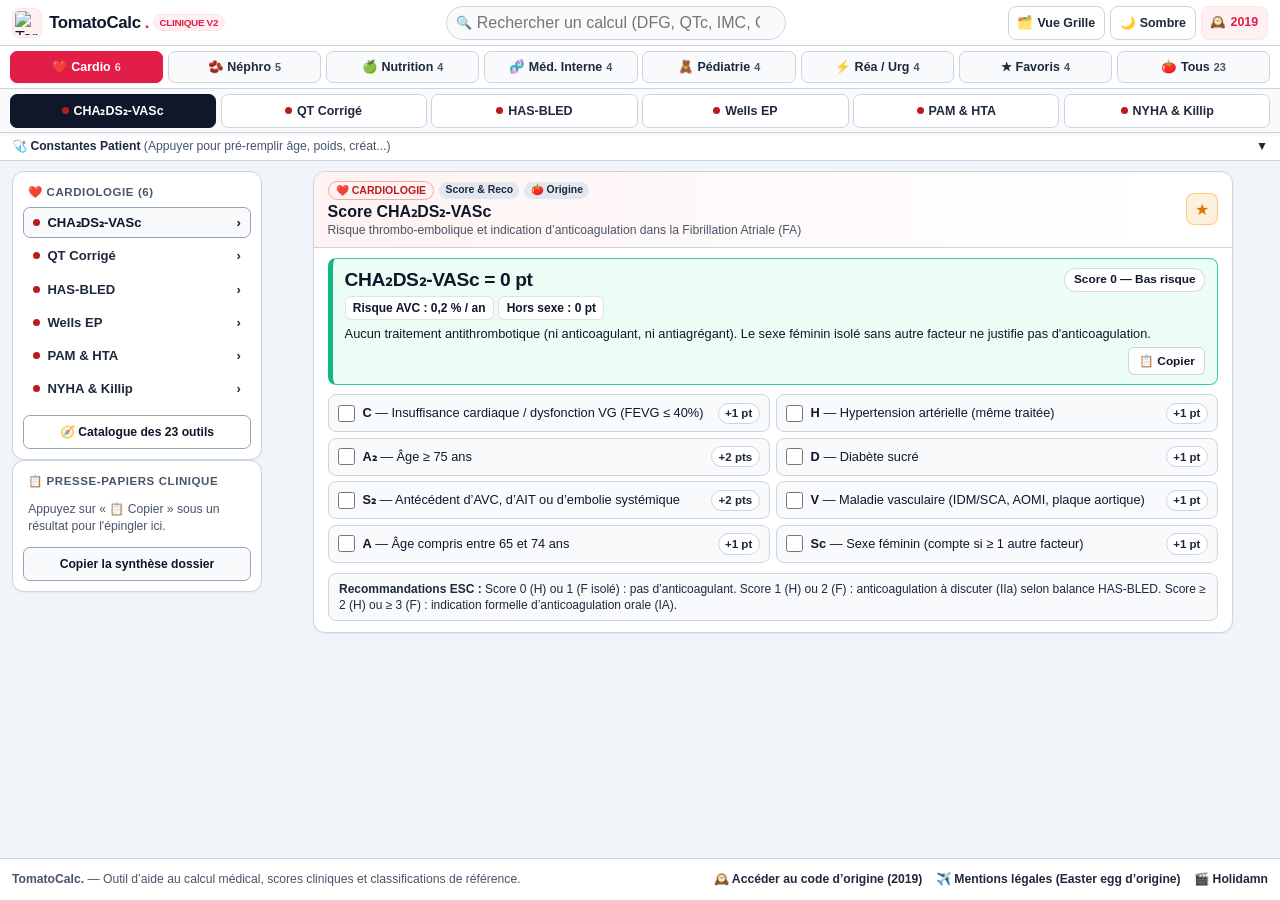
==== commit d437cd9d: "feat(ux): add mobile Pull-to-Refresh (drag down to refresh)" ====
--- a/index.html
+++ b/index.html
@@ -1651,5 +1651,125 @@
   <div id="toastNotification" class="toast-notification"></div>
 
   <script src="app.js"></script>
+
+<!-- Global Mobile Pull-to-Refresh (Drag vers le bas) -->
+<style>
+  html, body { overscroll-behavior-y: contain; }
+  #global-ptr-bar {
+    position: fixed;
+    top: env(safe-area-inset-top, 0px);
+    left: 0;
+    right: 0;
+    height: 0px;
+    overflow: hidden;
+    display: flex;
+    align-items: center;
+    justify-content: center;
+    z-index: 99999;
+    pointer-events: none;
+    opacity: 0;
+    transition: height 0.22s cubic-bezier(0.22, 1, 0.36, 1), opacity 0.18s ease;
+  }
+  #global-ptr-bar.ptr-dragging { transition: none; }
+  #global-ptr-pill {
+    display: inline-flex;
+    align-items: center;
+    gap: 8px;
+    padding: 6px 14px;
+    border-radius: 999px;
+    background: rgba(15, 23, 42, 0.92);
+    border: 1px solid rgba(255, 255, 255, 0.15);
+    color: #F8FAFC;
+    font-family: -apple-system, BlinkMacSystemFont, "Segoe UI", Roboto, sans-serif;
+    font-size: 12px;
+    font-weight: 600;
+    box-shadow: 0 8px 24px rgba(0, 0, 0, 0.45);
+    backdrop-filter: blur(12px);
+    -webkit-backdrop-filter: blur(12px);
+  }
+  @keyframes globalPtrSpin { to { transform: rotate(360deg); } }
+  .global-ptr-spin { animation: globalPtrSpin 0.8s linear infinite; }
+</style>
+<div id="global-ptr-bar">
+  <div id="global-ptr-pill">
+    <svg id="global-ptr-icon" width="15" height="15" viewBox="0 0 24 24" fill="none" stroke="#38BDF8" stroke-width="2.4" stroke-linecap="round" stroke-linejoin="round" style="transition: transform 0.15s ease;">
+      <path d="M19 14l-7 7m0 0l-7-7m7 7V3"/>
+    </svg>
+    <span id="global-ptr-text">Tirer pour actualiser</span>
+  </div>
+</div>
+<script>
+(function() {
+  if (window.__GLOBAL_PTR_INIT__) return;
+  window.__GLOBAL_PTR_INIT__ = true;
+  function setupPTR() {
+    var bar = document.getElementById("global-ptr-bar");
+    var icon = document.getElementById("global-ptr-icon");
+    var text = document.getElementById("global-ptr-text");
+    if (!bar || !icon || !text) return;
+    var THRESHOLD = 66, MAX_PULL = 110;
+    var startY = 0, pull = 0, pulling = false, refreshing = false;
+    function isAtTop() {
+      return (window.scrollY || document.documentElement.scrollTop || document.body.scrollTop || 0) <= 2;
+    }
+    function onStart(y) {
+      if (refreshing || !isAtTop()) return;
+      startY = y; pull = 0; pulling = true;
+    }
+    function onMove(y, ev) {
+      if (!pulling || refreshing) return;
+      var delta = y - startY;
+      if (delta <= 0 || !isAtTop()) {
+        if (pull > 0) { bar.style.height = "0px"; bar.style.opacity = "0"; pull = 0; }
+        return;
+      }
+      pull = Math.min(MAX_PULL, Math.pow(delta, 0.82) * 1.55);
+      if (pull > 8 && ev && ev.cancelable) ev.preventDefault();
+      bar.classList.add("ptr-dragging");
+      bar.style.height = pull + "px";
+      bar.style.opacity = String(Math.min(1, pull / (THRESHOLD * 0.85)));
+      if (pull >= THRESHOLD) {
+        icon.style.transform = "rotate(180deg)";
+        text.textContent = "Relâcher pour actualiser";
+      } else {
+        icon.style.transform = "rotate(0deg)";
+        text.textContent = "Tirer pour actualiser";
+      }
+    }
+    function onEnd() {
+      if (!pulling || refreshing) return;
+      pulling = false;
+      bar.classList.remove("ptr-dragging");
+      if (pull >= THRESHOLD) {
+        refreshing = true;
+        bar.style.height = "54px";
+        bar.style.opacity = "1";
+        icon.style.transform = "rotate(0deg)";
+        icon.classList.add("global-ptr-spin");
+        icon.innerHTML = "<path d=\"M4 4v5h.582m15.356 2A8.001 8.001 0 004.582 9m0 0H9m11 11v-5h-.581m0 0a8.003 8.003 0 01-15.357-2m15.357 2H15\"/>";
+        text.textContent = "Actualisation...";
+        if (navigator.vibrate) navigator.vibrate(12);
+        setTimeout(function() { window.location.reload(); }, 350);
+      } else {
+        bar.style.height = "0px";
+        bar.style.opacity = "0";
+      }
+      pull = 0;
+    }
+    window.addEventListener("touchstart", function(e) { if (e.touches.length === 1) onStart(e.touches[0].clientY); }, { passive: true });
+    window.addEventListener("touchmove", function(e) { if (e.touches.length === 1) onMove(e.touches[0].clientY, e); }, { passive: false });
+    window.addEventListener("touchend", onEnd, { passive: true });
+    window.addEventListener("touchcancel", onEnd, { passive: true });
+    window.addEventListener("mousedown", function(e) {
+      if (e.button === 0 && !["INPUT", "BUTTON", "A", "SELECT", "TEXTAREA"].includes((e.target && e.target.tagName) || "")) onStart(e.clientY);
+    });
+    window.addEventListener("mousemove", function(e) { if (pulling) onMove(e.clientY, null); });
+    window.addEventListener("mouseup", onEnd);
+  }
+  if (document.readyState === "loading") document.addEventListener("DOMContentLoaded", setupPTR);
+  else setupPTR();
+})();
+</script>
+
 </body>
 </html>
--- a/styles.css
+++ b/styles.css
@@ -3,7 +3,7 @@
   --bg-secondary: #ffffff;
   --bg-tertiary: #e2e8f0;
   --bg-subtle: #f8fafc;
-  --bg-glass: rgba(255, 255, 255, 0.96);
+  --bg-glass: rgba(255, 255, 255, 0.97);
 
   --text-primary: #0f172a;
   --text-secondary: #1e293b;
@@ -12,9 +12,9 @@
   --border-color: #cbd5e1;
   --border-strong: #94a3b8;
 
-  --shadow-sm: 0 1px 3px rgba(15, 23, 42, 0.08), 0 1px 2px rgba(15, 23, 42, 0.05);
-  --shadow-md: 0 6px 16px -3px rgba(15, 23, 42, 0.1), 0 2px 6px -1px rgba(15, 23, 42, 0.06);
-  --shadow-lg: 0 14px 30px -6px rgba(15, 23, 42, 0.18), 0 4px 12px -2px rgba(15, 23, 42, 0.08);
+  --shadow-sm: 0 1px 2px rgba(15, 23, 42, 0.06);
+  --shadow-md: 0 4px 12px -2px rgba(15, 23, 42, 0.08);
+  --shadow-lg: 0 12px 24px -6px rgba(15, 23, 42, 0.16);
 
   /* Brand TomatoCalc */
   --tomato-500: #e11d48;
@@ -64,9 +64,9 @@
   --status-info-text: #075985;
   --status-info-border: #38bdf8;
 
-  --radius-sm: 10px;
-  --radius-md: 14px;
-  --radius-lg: 18px;
+  --radius-sm: 8px;
+  --radius-md: 12px;
+  --radius-lg: 14px;
 }
 
 [data-theme="dark"] {
@@ -74,7 +74,7 @@
   --bg-secondary: #111827;
   --bg-tertiary: #1f2937;
   --bg-subtle: #162032;
-  --bg-glass: rgba(17, 24, 39, 0.96);
+  --bg-glass: rgba(17, 24, 39, 0.97);
 
   --text-primary: #f8fafc;
   --text-secondary: #e2e8f0;
@@ -83,9 +83,9 @@
   --border-color: #334155;
   --border-strong: #475569;
 
-  --shadow-sm: 0 1px 3px rgba(0, 0, 0, 0.4);
-  --shadow-md: 0 6px 16px -3px rgba(0, 0, 0, 0.5);
-  --shadow-lg: 0 14px 30px -6px rgba(0, 0, 0, 0.65);
+  --shadow-sm: 0 1px 2px rgba(0, 0, 0, 0.35);
+  --shadow-md: 0 4px 12px -2px rgba(0, 0, 0, 0.45);
+  --shadow-lg: 0 12px 24px -6px rgba(0, 0, 0, 0.65);
 
   --tomato-50: rgba(225, 29, 72, 0.16);
   --tomato-100: rgba(225, 29, 72, 0.3);
@@ -138,7 +138,10 @@
   -webkit-tap-highlight-color: transparent;
 }
 
-html {
+html, body {
+  width: 100%;
+  max-width: 100vw;
+  overflow-x: hidden;
   font-size: 16px;
 }
 
@@ -146,8 +149,8 @@
   font-family: -apple-system, BlinkMacSystemFont, "SF Pro Text", "Segoe UI", Roboto, Helvetica, Arial, sans-serif;
   background-color: var(--bg-primary);
   color: var(--text-primary);
-  line-height: 1.5;
-  min-height: 100vh;
+  line-height: 1.4;
+  min-height: 100dvh;
   display: flex;
   flex-direction: column;
   font-variant-numeric: tabular-nums;
@@ -155,55 +158,60 @@
 }
 
 /* ==========================================================================
-   STICKY TOP NAVIGATION DOCK (Always accessible — Never scroll back up!)
+   STICKY TOP DOCK (Ultra-Compact & 100% Fitted to Screen Width)
    ========================================================================== */
 .top-dock {
   position: sticky;
   top: 0;
   z-index: 150;
   background: var(--bg-glass);
-  backdrop-filter: blur(16px);
-  -webkit-backdrop-filter: blur(16px);
+  backdrop-filter: blur(14px);
+  -webkit-backdrop-filter: blur(14px);
   border-bottom: 1.5px solid var(--border-color);
   box-shadow: var(--shadow-sm);
+  width: 100%;
+}
+
+.app-header {
+  border-bottom: 1px solid var(--border-color);
 }
 
 .header-inner {
-  max-width: 1440px;
+  max-width: 1400px;
   margin: 0 auto;
-  padding: 0.55rem 1.25rem;
+  padding: 0.35rem 0.75rem;
   display: flex;
   align-items: center;
   justify-content: space-between;
-  gap: 0.75rem;
+  gap: 0.5rem;
 }
 
 .brand {
   display: flex;
   align-items: center;
-  gap: 0.65rem;
+  gap: 0.45rem;
   text-decoration: none;
   color: var(--text-primary);
   flex-shrink: 0;
 }
 
 .brand-logo {
-  width: 38px;
-  height: 38px;
+  width: 30px;
+  height: 30px;
   object-fit: contain;
-  border-radius: 10px;
+  border-radius: 7px;
   background: var(--tomato-50);
-  padding: 3px;
+  padding: 2px;
   border: 1px solid var(--tomato-100);
 }
 
 .brand-title {
-  font-size: 1.2rem;
+  font-size: 1.05rem;
   font-weight: 800;
   letter-spacing: -0.02em;
   display: flex;
   align-items: center;
-  gap: 0.35rem;
+  gap: 0.25rem;
 }
 
 .brand-title span.dot {
@@ -211,56 +219,64 @@
 }
 
 .brand-badge {
-  font-size: 0.65rem;
+  font-size: 0.62rem;
   font-weight: 700;
   text-transform: uppercase;
   background: var(--tomato-50);
   color: var(--tomato-500);
   border: 1px solid var(--tomato-100);
-  padding: 0.08rem 0.4rem;
+  padding: 0.05rem 0.35rem;
   border-radius: 999px;
+}
+
+.brand-subtitle {
+  display: none;
 }
 
 /* Search Bar */
 .search-wrapper {
   flex: 1;
-  max-width: 440px;
+  max-width: 340px;
+  min-width: 0;
   position: relative;
 }
 
 .search-input {
   width: 100%;
-  min-height: 38px;
-  padding: 0.4rem 2.2rem 0.4rem 2.25rem;
+  height: 34px;
+  padding: 0.25rem 0.65rem 0.25rem 1.85rem;
   border-radius: 999px;
   border: 1.5px solid var(--border-color);
-  background: var(--bg-secondary);
+  background: var(--bg-subtle);
   color: var(--text-primary);
   font-size: 1rem; /* 16px prevents iOS zoom */
   font-weight: 500;
   outline: none;
-  transition: border-color 0.15s ease;
 }
 
 .search-input:focus {
+  background: var(--bg-secondary);
   border-color: var(--tomato-500);
-  box-shadow: 0 0 0 3px var(--tomato-100);
 }
 
 .search-icon {
   position: absolute;
-  left: 0.8rem;
+  left: 0.6rem;
   top: 50%;
   transform: translateY(-50%);
-  font-size: 0.9rem;
+  font-size: 0.8rem;
   pointer-events: none;
+}
+
+.search-kbd {
+  display: none;
 }
 
 /* Header Actions */
 .header-actions {
   display: flex;
   align-items: center;
-  gap: 0.45rem;
+  gap: 0.3rem;
   flex-shrink: 0;
 }
 
@@ -268,23 +284,18 @@
   display: inline-flex;
   align-items: center;
   justify-content: center;
-  gap: 0.35rem;
-  min-height: 38px;
-  padding: 0.35rem 0.7rem;
+  gap: 0.25rem;
+  height: 34px;
+  padding: 0 0.55rem;
   border-radius: var(--radius-sm);
   border: 1.5px solid var(--border-color);
   background: var(--bg-secondary);
   color: var(--text-secondary);
-  font-size: 0.82rem;
+  font-size: 0.78rem;
   font-weight: 700;
   cursor: pointer;
   text-decoration: none;
   white-space: nowrap;
-}
-
-.btn-header:hover {
-  border-color: var(--border-strong);
-  background: var(--bg-subtle);
 }
 
 .btn-header.active-mode {
@@ -300,94 +311,96 @@
 }
 
 /* ==========================================================================
-   ROW 2 OF STICKY DOCK: SPECIALTY TABS + PERSISTENT TOOL SWITCHER TABS
+   ROW 1: SPECIALTIES GRID (All visible on screen — NO horizontal scroll!)
    ========================================================================== */
-.dock-nav-rows {
-  max-width: 1440px;
+.spec-tabs-bar {
+  background: var(--bg-secondary);
+  border-bottom: 1px solid var(--border-color);
+  padding: 0.3rem 0.6rem;
+}
+
+.spec-tabs-inner {
+  max-width: 1400px;
   margin: 0 auto;
-  border-top: 1px solid var(--border-color);
-  background: var(--bg-secondary);
-}
-
-/* Specialty Row */
-.spec-tabs-bar {
-  display: flex;
-  align-items: center;
-  gap: 0.35rem;
-  overflow-x: auto;
-  padding: 0.45rem 1.25rem;
-  scrollbar-width: none;
-  border-bottom: 1px solid var(--border-color);
-}
-
-.spec-tabs-bar::-webkit-scrollbar {
-  display: none;
+  display: grid;
+  grid-template-columns: repeat(8, minmax(0, 1fr));
+  gap: 0.3rem;
 }
 
 .spec-tab {
   display: inline-flex;
   align-items: center;
-  gap: 0.38rem;
-  padding: 0.42rem 0.8rem;
-  border-radius: 999px;
+  justify-content: center;
+  gap: 0.25rem;
+  min-height: 32px;
+  padding: 0.25rem 0.35rem;
+  border-radius: 7px;
   border: 1.5px solid var(--border-color);
   background: var(--bg-subtle);
   color: var(--text-secondary);
-  font-size: 0.84rem;
+  font-size: 0.78rem;
   font-weight: 700;
   white-space: nowrap;
+  overflow: hidden;
+  text-overflow: ellipsis;
   cursor: pointer;
-  flex-shrink: 0;
-  transition: all 0.14s ease;
-}
-
-.spec-tab:hover {
-  border-color: var(--border-strong);
-  color: var(--text-primary);
+  transition: all 0.12s ease;
+}
+
+.spec-tab .spec-count {
+  font-size: 0.68rem;
+  opacity: 0.8;
+  font-weight: 800;
 }
 
 .spec-tab.active {
-  background: var(--spec-active-color, var(--tomato-500));
+  background: var(--tomato-500);
   color: #ffffff;
-  border-color: var(--spec-active-color, var(--tomato-500));
+  border-color: var(--tomato-500);
   box-shadow: var(--shadow-sm);
 }
 
-/* Tool Tabs Row (Always visible right below specialties!) */
+/* ==========================================================================
+   ROW 2: CALCULATORS GRID FOR CURRENT SPECIALTY (All visible at once!)
+   ========================================================================== */
 .tool-tabs-bar {
-  display: flex;
-  align-items: center;
-  gap: 0.4rem;
-  overflow-x: auto;
-  padding: 0.45rem 1.25rem;
   background: var(--bg-subtle);
-  scrollbar-width: none;
-}
-
-.tool-tabs-bar::-webkit-scrollbar {
-  display: none;
+  padding: 0.3rem 0.6rem;
+}
+
+.tool-tabs-inner {
+  max-width: 1400px;
+  margin: 0 auto;
+  display: grid;
+  grid-template-columns: repeat(auto-fit, minmax(125px, 1fr));
+  gap: 0.3rem;
+  max-height: 72px;
+  overflow-y: auto;
 }
 
 .tool-tab-btn {
   display: inline-flex;
   align-items: center;
-  gap: 0.38rem;
-  padding: 0.44rem 0.82rem;
-  border-radius: 10px;
+  justify-content: center;
+  gap: 0.3rem;
+  min-height: 34px;
+  padding: 0.28rem 0.45rem;
+  border-radius: 7px;
   border: 1.5px solid var(--border-color);
   background: var(--bg-secondary);
   color: var(--text-secondary);
-  font-size: 0.84rem;
+  font-size: 0.78rem;
   font-weight: 700;
   white-space: nowrap;
+  overflow: hidden;
+  text-overflow: ellipsis;
   cursor: pointer;
-  flex-shrink: 0;
-  transition: all 0.14s ease;
-}
-
-.tool-tab-btn:hover {
-  border-color: var(--border-strong);
-  color: var(--text-primary);
+  transition: all 0.12s ease;
+}
+
+.tool-tab-btn span:last-child {
+  overflow: hidden;
+  text-overflow: ellipsis;
 }
 
 .tool-tab-btn.active {
@@ -398,43 +411,44 @@
 }
 
 .tool-tab-dot {
-  width: 8px;
-  height: 8px;
+  width: 7px;
+  height: 7px;
   border-radius: 50%;
   flex-shrink: 0;
 }
 
 /* ==========================================================================
-   PATIENT CONTEXT BAR (Compact & Collapsible)
+   PATIENT CONTEXT BAR (Collapsible)
    ========================================================================== */
 .patient-bar {
   background: var(--bg-secondary);
   border-bottom: 1px solid var(--border-color);
-  padding: 0.45rem 1.25rem;
+  padding: 0.28rem 0.75rem;
 }
 
 .patient-bar-inner {
-  max-width: 1440px;
+  max-width: 1400px;
   margin: 0 auto;
-  display: flex;
-  align-items: center;
-  justify-content: space-between;
-  gap: 0.75rem;
-  flex-wrap: wrap;
-}
-
-.patient-bar-toggle {
   display: flex;
   align-items: center;
   justify-content: space-between;
   gap: 0.5rem;
-  font-size: 0.83rem;
+  flex-wrap: wrap;
+}
+
+.patient-bar-toggle {
+  width: 100%;
+  display: flex;
+  align-items: center;
+  justify-content: space-between;
+  gap: 0.4rem;
+  font-size: 0.76rem;
   font-weight: 700;
   color: var(--text-secondary);
   background: none;
   border: none;
   cursor: pointer;
-  padding: 0.15rem 0;
+  padding: 0.1rem 0;
 }
 
 .patient-bar.collapsed .patient-bar-fields {
@@ -442,29 +456,29 @@
 }
 
 .patient-bar-fields {
-  display: flex;
-  align-items: center;
-  gap: 0.5rem;
-  flex-wrap: wrap;
-  flex: 1;
+  display: grid;
+  grid-template-columns: repeat(auto-fit, minmax(115px, 1fr));
+  gap: 0.35rem;
+  width: 100%;
+  padding-top: 0.3rem;
 }
 
 .patient-field {
   display: flex;
   align-items: center;
-  gap: 0.35rem;
+  justify-content: space-between;
+  gap: 0.25rem;
   background: var(--bg-subtle);
-  border: 1.5px solid var(--border-color);
-  padding: 0.22rem 0.6rem;
-  border-radius: var(--radius-sm);
-  min-height: 38px;
+  border: 1px solid var(--border-color);
+  padding: 0.18rem 0.45rem;
+  border-radius: 6px;
+  min-height: 32px;
 }
 
 .patient-field label {
   color: var(--text-muted);
-  font-size: 0.8rem;
-  font-weight: 700;
-  white-space: nowrap;
+  font-size: 0.74rem;
+  font-weight: 700;
 }
 
 .patient-field input,
@@ -473,77 +487,72 @@
   background: transparent;
   color: var(--text-primary);
   font-weight: 700;
-  font-size: 1rem; /* 16px prevents iOS zoom */
-  width: 60px;
+  font-size: 1rem;
+  width: 52px;
+  text-align: right;
   outline: none;
 }
 
 .patient-field select {
   width: auto;
-  cursor: pointer;
 }
 
 .patient-field .unit {
   color: var(--text-muted);
+  font-size: 0.7rem;
+}
+
+.btn-clear-patient {
   font-size: 0.75rem;
-  font-weight: 600;
-}
-
-.btn-clear-patient {
-  font-size: 0.8rem;
   font-weight: 700;
   color: var(--tomato-500);
   background: var(--tomato-50);
   border: 1px solid var(--tomato-100);
-  padding: 0.35rem 0.7rem;
-  border-radius: var(--radius-sm);
+  padding: 0.25rem 0.55rem;
+  border-radius: 6px;
   cursor: pointer;
-  min-height: 36px;
+  min-height: 32px;
 }
 
 /* ==========================================================================
    MAIN WORKSPACE LAYOUT
    ========================================================================== */
 .app-layout {
-  max-width: 1440px;
+  max-width: 1400px;
   width: 100%;
   margin: 0 auto;
-  padding: 1.15rem 1.25rem;
+  padding: 0.65rem 0.75rem;
   display: grid;
-  grid-template-columns: 280px 1fr;
-  gap: 1.5rem;
+  grid-template-columns: 250px 1fr;
+  gap: 1rem;
   flex: 1;
   align-items: start;
 }
 
-/* Desktop Left Sidebar: Direct Tool Directory + Clipboard */
+/* Desktop Left Sidebar */
 .sidebar {
   position: sticky;
-  top: 155px;
+  top: 145px;
   display: flex;
   flex-direction: column;
-  gap: 1rem;
-  max-height: calc(100vh - 170px);
+  gap: 0.75rem;
 }
 
 .nav-card {
   background: var(--bg-secondary);
   border: 1.5px solid var(--border-color);
   border-radius: var(--radius-md);
-  padding: 0.85rem;
+  padding: 0.65rem;
   box-shadow: var(--shadow-sm);
-  display: flex;
-  flex-direction: column;
-  overflow: hidden;
 }
 
 .nav-section-title {
-  font-size: 0.74rem;
+  font-size: 0.72rem;
   font-weight: 800;
   text-transform: uppercase;
-  letter-spacing: 0.06em;
+  letter-spacing: 0.05em;
   color: var(--text-muted);
-  padding: 0.1rem 0.4rem 0.55rem;
+  padding: 0.1rem 0.3rem 0.45rem;
   display: flex;
   align-items: center;
   justify-content: space-between;
@@ -552,10 +561,7 @@
 .sidebar-tools-list {
   display: flex;
   flex-direction: column;
-  gap: 0.22rem;
-  overflow-y: auto;
-  max-height: 370px;
-  padding-right: 0.2rem;
+  gap: 0.18rem;
 }
 
 .sidebar-tool-item {
@@ -563,17 +569,16 @@
   display: flex;
   align-items: center;
   justify-content: space-between;
-  gap: 0.5rem;
-  padding: 0.52rem 0.65rem;
-  border-radius: 8px;
+  gap: 0.4rem;
+  padding: 0.42rem 0.55rem;
+  border-radius: 7px;
   border: 1px solid transparent;
   background: transparent;
   color: var(--text-secondary);
-  font-size: 0.85rem;
+  font-size: 0.82rem;
   font-weight: 600;
   cursor: pointer;
   text-align: left;
-  transition: all 0.12s ease;
 }
 
 .sidebar-tool-item:hover {
@@ -586,13 +591,12 @@
   color: var(--text-primary);
   border-color: var(--border-strong);
   font-weight: 800;
-  box-shadow: var(--shadow-sm);
 }
 
 .sidebar-tool-left {
   display: flex;
   align-items: center;
-  gap: 0.5rem;
+  gap: 0.45rem;
   min-width: 0;
 }
 
@@ -602,38 +606,34 @@
   text-overflow: ellipsis;
 }
 
-/* Clipboard in Sidebar */
+/* Clipboard */
 .clipboard-list {
   display: flex;
   flex-direction: column;
-  gap: 0.45rem;
-  max-height: 190px;
+  gap: 0.35rem;
+  max-height: 180px;
   overflow-y: auto;
 }
 
 .clipboard-empty {
-  font-size: 0.8rem;
+  font-size: 0.76rem;
   color: var(--text-muted);
-  padding: 0.4rem;
+  padding: 0.3rem;
 }
 
 .clipboard-item {
-  font-size: 0.8rem;
-  padding: 0.5rem 0.65rem;
-  border-radius: 8px;
+  font-size: 0.76rem;
+  padding: 0.4rem 0.55rem;
+  border-radius: 7px;
   background: var(--bg-subtle);
   border: 1px solid var(--border-color);
-  display: flex;
-  flex-direction: column;
-  gap: 0.15rem;
 }
 
 .clipboard-item-header {
   display: flex;
   justify-content: space-between;
-  gap: 0.4rem;
-  font-weight: 700;
-  color: var(--text-primary);
+  gap: 0.35rem;
+  font-weight: 700;
 }
 
 .clipboard-item-val {
@@ -642,194 +642,131 @@
 }
 
 .btn-copy-all {
-  margin-top: 0.55rem;
+  margin-top: 0.45rem;
   width: 100%;
-  min-height: 38px;
-  padding: 0.45rem;
-  border-radius: 8px;
+  min-height: 34px;
+  padding: 0.35rem;
+  border-radius: 7px;
   border: 1.5px solid var(--border-strong);
   background: var(--bg-subtle);
   color: var(--text-primary);
-  font-size: 0.8rem;
+  font-size: 0.76rem;
   font-weight: 700;
   cursor: pointer;
 }
 
 /* ==========================================================================
-   MAIN CONTENT AREA (Single Active Tool Mode vs Grid Mode)
+   MAIN CONTENT & SCREEN-FITTED CALCULATOR CARD
    ========================================================================== */
 .main-content {
   display: flex;
   flex-direction: column;
-  gap: 1rem;
+  gap: 0.55rem;
   min-width: 0;
-}
-
-/* Active Tool Switcher Header (Prev / Next / All Picker) */
+  width: 100%;
+}
+
+/* Hide redundant middle nav bar on mobile since top grid & bottom bar are visible */
 .active-tool-nav-bar {
-  display: flex;
-  align-items: center;
-  justify-content: space-between;
-  gap: 0.6rem;
-  background: var(--bg-secondary);
-  border: 1.5px solid var(--border-color);
-  border-radius: var(--radius-md);
-  padding: 0.55rem 0.85rem;
-  box-shadow: var(--shadow-sm);
-}
-
-.btn-step-tool {
-  display: inline-flex;
-  align-items: center;
-  gap: 0.35rem;
-  min-height: 38px;
-  padding: 0.35rem 0.75rem;
-  border-radius: 8px;
-  border: 1.5px solid var(--border-color);
-  background: var(--bg-subtle);
-  color: var(--text-secondary);
-  font-size: 0.82rem;
-  font-weight: 700;
-  cursor: pointer;
-  transition: all 0.14s ease;
-}
-
-.btn-step-tool:hover {
-  border-color: var(--border-strong);
-  color: var(--text-primary);
-}
-
-.btn-open-drawer {
-  flex: 1;
-  max-width: 380px;
-  display: inline-flex;
-  align-items: center;
-  justify-content: center;
-  gap: 0.5rem;
-  min-height: 40px;
-  padding: 0.4rem 0.9rem;
-  border-radius: 10px;
-  border: 1.5px solid var(--tomato-500);
-  background: var(--tomato-50);
-  color: var(--tomato-500);
-  font-size: 0.86rem;
-  font-weight: 800;
-  cursor: pointer;
-}
-
-/* Calculators Container */
+  display: none;
+}
+
 .calculators-grid {
   display: grid;
   grid-template-columns: 1fr;
-  gap: 1.25rem;
-  align-items: start;
+  gap: 0.85rem;
+  width: 100%;
 }
 
 .calculators-grid.mode-grid {
-  grid-template-columns: repeat(auto-fill, minmax(430px, 1fr));
+  grid-template-columns: repeat(auto-fill, minmax(380px, 1fr));
 }
 
 /* Calculator Card */
 .calc-card {
   background: var(--bg-secondary);
   border: 1.5px solid var(--border-color);
-  border-radius: var(--radius-lg);
-  box-shadow: var(--shadow-md);
+  border-radius: var(--radius-md);
+  box-shadow: var(--shadow-sm);
   display: flex;
   flex-direction: column;
   overflow: hidden;
-  max-width: 820px;
   width: 100%;
+  max-width: 920px;
   margin: 0 auto;
 }
 
-.calculators-grid.mode-grid .calc-card {
-  max-width: none;
-  box-shadow: var(--shadow-sm);
-}
-
 .calc-card-header {
-  padding: 1rem 1.25rem;
+  padding: 0.55rem 0.85rem;
   border-bottom: 1px solid var(--border-color);
   display: flex;
-  align-items: flex-start;
+  align-items: center;
   justify-content: space-between;
-  gap: 0.75rem;
-  background: linear-gradient(to right, var(--card-accent-bg, transparent), transparent 85%);
+  gap: 0.5rem;
+  background: linear-gradient(to right, var(--card-accent-bg, transparent), transparent 90%);
 }
 
 .calc-header-left {
   display: flex;
   flex-direction: column;
+  gap: 0.1rem;
+  min-width: 0;
+  flex: 1;
+}
+
+.calc-badges {
+  display: flex;
+  align-items: center;
   gap: 0.3rem;
-  flex: 1;
-  min-width: 0;
-}
-
-.calc-badges {
-  display: flex;
-  align-items: center;
-  gap: 0.4rem;
   flex-wrap: wrap;
 }
 
 .badge-specialty {
-  font-size: 0.73rem;
+  font-size: 0.66rem;
   font-weight: 800;
   text-transform: uppercase;
-  letter-spacing: 0.04em;
-  padding: 0.15rem 0.55rem;
+  padding: 0.08rem 0.45rem;
   border-radius: 999px;
   background: var(--card-accent-bg);
   color: var(--card-accent-color);
   border: 1px solid var(--card-accent-border);
 }
 
-.badge-type {
-  font-size: 0.73rem;
-  font-weight: 700;
-  padding: 0.15rem 0.5rem;
+.badge-type,
+.badge-origin {
+  font-size: 0.65rem;
+  font-weight: 700;
+  padding: 0.08rem 0.4rem;
   border-radius: 999px;
   background: var(--bg-tertiary);
   color: var(--text-secondary);
 }
 
-.badge-origin {
-  font-size: 0.72rem;
-  font-weight: 700;
-  padding: 0.14rem 0.5rem;
-  border-radius: 999px;
-  background: var(--tomato-50);
-  color: var(--tomato-500);
-  border: 1px solid var(--tomato-100);
-}
-
 .calc-title {
-  font-size: 1.2rem;
+  font-size: 1rem;
   font-weight: 800;
   color: var(--text-primary);
-  letter-spacing: -0.01em;
-  line-height: 1.28;
+  line-height: 1.22;
 }
 
 .calc-subtitle {
-  font-size: 0.86rem;
+  font-size: 0.76rem;
   color: var(--text-muted);
-  line-height: 1.4;
+  line-height: 1.25;
 }
 
 .btn-fav {
   background: var(--bg-secondary);
   border: 1.5px solid var(--border-color);
-  width: 40px;
-  height: 40px;
-  border-radius: 10px;
+  width: 32px;
+  height: 32px;
+  border-radius: 8px;
   display: flex;
   align-items: center;
   justify-content: center;
   cursor: pointer;
   color: var(--text-muted);
-  font-size: 1.15rem;
+  font-size: 1rem;
   flex-shrink: 0;
 }
 
@@ -839,27 +776,131 @@
   border-color: rgba(245, 158, 11, 0.45);
 }
 
-/* Card Body */
+/* Card Body — Result placed FIRST (order: -1) so you never scroll to see the score! */
 .calc-card-body {
-  padding: 1.2rem 1.25rem;
+  padding: 0.65rem 0.85rem;
   display: flex;
   flex-direction: column;
-  gap: 1.05rem;
+  gap: 0.6rem;
+}
+
+.result-panel {
+  order: -1;
+  border-radius: var(--radius-sm);
+  padding: 0.55rem 0.75rem;
+  background: var(--bg-subtle);
+  border: 1.5px solid var(--border-strong);
+  border-left-width: 5px;
+  display: flex;
+  flex-direction: column;
+  gap: 0.3rem;
+}
+
+.result-panel.status-normal {
+  background: var(--status-normal-bg);
+  border-color: var(--status-normal-border);
+  border-left-color: #10b981;
+}
+
+.result-panel.status-warn {
+  background: var(--status-warn-bg);
+  border-color: var(--status-warn-border);
+  border-left-color: #f59e0b;
+}
+
+.result-panel.status-danger {
+  background: var(--status-danger-bg);
+  border-color: var(--status-danger-border);
+  border-left-color: #ef4444;
+}
+
+.result-panel.status-info {
+  background: var(--status-info-bg);
+  border-color: var(--status-info-border);
+  border-left-color: #0ea5e9;
+}
+
+.result-top {
+  display: flex;
+  align-items: center;
+  justify-content: space-between;
+  gap: 0.4rem;
+  flex-wrap: wrap;
+}
+
+.result-main-value {
+  font-size: 1.2rem;
+  font-weight: 800;
+  letter-spacing: -0.02em;
+  color: var(--text-primary);
+  line-height: 1.2;
+}
+
+.result-Classification-badge {
+  font-size: 0.74rem;
+  font-weight: 800;
+  padding: 0.16rem 0.55rem;
+  border-radius: 999px;
+  background: var(--bg-secondary);
+  color: var(--text-primary);
+  border: 1px solid rgba(15, 23, 42, 0.15);
+}
+
+.result-subvalues {
+  display: flex;
+  flex-wrap: wrap;
+  gap: 0.3rem;
+}
+
+.subvalue-chip {
+  font-size: 0.75rem;
+  font-weight: 600;
+  padding: 0.15rem 0.45rem;
+  border-radius: 6px;
+  background: var(--bg-secondary);
+  color: var(--text-primary);
+  border: 1px solid rgba(15, 23, 42, 0.12);
+}
+
+.result-interpretation {
+  font-size: 0.8rem;
+  color: var(--text-primary);
+  line-height: 1.35;
+  font-weight: 500;
+}
+
+.result-actions {
+  display: flex;
+  align-items: center;
+  justify-content: flex-end;
+}
+
+.btn-copy-result {
+  min-height: 28px;
+  font-size: 0.74rem;
+  font-weight: 700;
+  padding: 0.2rem 0.6rem;
+  border-radius: 6px;
+  border: 1px solid rgba(15, 23, 42, 0.18);
+  background: var(--bg-secondary);
+  color: var(--text-primary);
+  cursor: pointer;
 }
 
 /* ==========================================================================
-   FORM CONTROLS (Touch-Optimized & 16px Zoom-Free)
+   COMPACT 2-COLUMN FORM GRID (Fits Mobile & Desktop without vertical sprawl)
    ========================================================================== */
 .form-grid {
   display: grid;
-  grid-template-columns: repeat(auto-fit, minmax(190px, 1fr));
-  gap: 0.85rem;
+  grid-template-columns: repeat(2, minmax(0, 1fr));
+  gap: 0.5rem;
 }
 
 .form-group {
   display: flex;
   flex-direction: column;
-  gap: 0.35rem;
+  gap: 0.2rem;
+  min-width: 0;
 }
 
 .form-group.full {
@@ -867,17 +908,20 @@
 }
 
 .form-label {
-  font-size: 0.88rem;
+  font-size: 0.78rem;
   font-weight: 700;
   color: var(--text-secondary);
   display: flex;
   align-items: center;
   justify-content: space-between;
-  gap: 0.4rem;
+  gap: 0.25rem;
+  white-space: nowrap;
+  overflow: hidden;
+  text-overflow: ellipsis;
 }
 
 .form-label span.hint {
-  font-size: 0.78rem;
+  font-size: 0.68rem;
   color: var(--text-muted);
   font-weight: 500;
 }
@@ -885,31 +929,30 @@
 .input-with-unit {
   display: flex;
   align-items: stretch;
-  min-height: 46px;
+  height: 38px;
   border: 1.5px solid var(--border-strong);
   border-radius: var(--radius-sm);
   background: var(--bg-subtle);
   overflow: hidden;
-  transition: border-color 0.15s ease, box-shadow 0.15s ease;
 }
 
 .input-with-unit:focus-within {
   background: var(--bg-secondary);
   border-color: var(--card-accent-color, var(--tomato-500));
-  box-shadow: 0 0 0 3px var(--card-accent-bg, var(--tomato-100));
 }
 
 .input-with-unit input,
 .form-select {
   width: 100%;
-  min-height: 46px;
+  height: 38px;
   border: none;
   background: transparent;
-  padding: 0.55rem 0.8rem;
+  padding: 0.3rem 0.55rem;
   font-size: 1rem; /* 16px prevents iOS zoom */
   font-weight: 700;
   color: var(--text-primary);
   outline: none;
+  min-width: 0;
 }
 
 .form-select {
@@ -923,13 +966,14 @@
 .unit-select {
   background: var(--bg-tertiary);
   color: var(--text-secondary);
-  font-size: 0.84rem;
-  font-weight: 700;
-  padding: 0 0.75rem;
+  font-size: 0.74rem;
+  font-weight: 700;
+  padding: 0 0.45rem;
   display: flex;
   align-items: center;
   border-left: 1px solid var(--border-color);
   white-space: nowrap;
+  flex-shrink: 0;
 }
 
 .unit-select {
@@ -938,30 +982,28 @@
   border-bottom: none;
   cursor: pointer;
   outline: none;
-  font-size: 0.9rem;
 }
 
 /* ==========================================================================
-   CRITERIA CHECKBOXES FOR CLINICAL SCORES
+   ULTRA-COMPACT CRITERIA CHECKBOXES (Fits all 7-9 criteria on 1 screen!)
    ========================================================================== */
 .criteria-list {
-  display: flex;
-  flex-direction: column;
+  display: grid;
+  grid-template-columns: repeat(2, minmax(0, 1fr));
+  gap: 0.35rem;
+}
+
+.criteria-item {
+  display: flex;
+  align-items: center;
+  justify-content: space-between;
   gap: 0.45rem;
-}
-
-.criteria-item {
-  display: flex;
-  align-items: center;
-  justify-content: space-between;
-  gap: 0.75rem;
-  min-height: 48px;
-  padding: 0.6rem 0.85rem;
+  min-height: 38px;
+  padding: 0.35rem 0.6rem;
   border-radius: var(--radius-sm);
   border: 1.5px solid var(--border-color);
   background: var(--bg-subtle);
   cursor: pointer;
-  transition: all 0.12s ease;
   user-select: none;
 }
 
@@ -973,25 +1015,25 @@
 .criteria-left {
   display: flex;
   align-items: center;
-  gap: 0.7rem;
-  font-size: 0.92rem;
+  gap: 0.45rem;
+  font-size: 0.8rem;
   font-weight: 500;
   color: var(--text-primary);
-  line-height: 1.35;
+  line-height: 1.25;
 }
 
 .criteria-left input[type="checkbox"] {
-  width: 20px;
-  height: 20px;
+  width: 17px;
+  height: 17px;
   accent-color: var(--card-accent-color, var(--tomato-500));
   cursor: pointer;
   flex-shrink: 0;
 }
 
 .criteria-points {
-  font-size: 0.8rem;
+  font-size: 0.72rem;
   font-weight: 800;
-  padding: 0.18rem 0.55rem;
+  padding: 0.1rem 0.4rem;
   border-radius: 999px;
   background: var(--bg-secondary);
   color: var(--text-secondary);
@@ -1007,170 +1049,53 @@
 }
 
 /* ==========================================================================
-   RESULT PANEL
-   ========================================================================== */
-.result-panel {
-  border-radius: var(--radius-md);
-  padding: 1rem 1.15rem;
-  background: var(--bg-subtle);
-  border: 1.5px solid var(--border-strong);
-  border-left-width: 6px;
-  display: flex;
-  flex-direction: column;
-  gap: 0.6rem;
-}
-
-.result-panel.status-normal {
-  background: var(--status-normal-bg);
-  border-color: var(--status-normal-border);
-  border-left-color: #10b981;
-}
-
-.result-panel.status-warn {
-  background: var(--status-warn-bg);
-  border-color: var(--status-warn-border);
-  border-left-color: #f59e0b;
-}
-
-.result-panel.status-danger {
-  background: var(--status-danger-bg);
-  border-color: var(--status-danger-border);
-  border-left-color: #ef4444;
-}
-
-.result-panel.status-info {
-  background: var(--status-info-bg);
-  border-color: var(--status-info-border);
-  border-left-color: #0ea5e9;
-}
-
-.result-top {
-  display: flex;
-  align-items: center;
-  justify-content: space-between;
-  gap: 0.6rem;
-  flex-wrap: wrap;
-}
-
-.result-main-value {
-  font-size: 1.45rem;
-  font-weight: 800;
-  letter-spacing: -0.02em;
-  color: var(--text-primary);
-  line-height: 1.25;
-}
-
-.result-Classification-badge {
-  font-size: 0.82rem;
-  font-weight: 800;
-  padding: 0.25rem 0.68rem;
-  border-radius: 999px;
-  background: var(--bg-secondary);
-  color: var(--text-primary);
-  border: 1.5px solid rgba(15, 23, 42, 0.14);
-}
-
-[data-theme="dark"] .result-Classification-badge {
-  border-color: rgba(255, 255, 255, 0.2);
-}
-
-.result-subvalues {
-  display: flex;
-  flex-wrap: wrap;
-  gap: 0.45rem;
-}
-
-.subvalue-chip {
-  font-size: 0.82rem;
-  font-weight: 600;
-  padding: 0.25rem 0.6rem;
-  border-radius: 8px;
-  background: var(--bg-secondary);
-  color: var(--text-primary);
-  border: 1px solid rgba(15, 23, 42, 0.12);
-}
-
-[data-theme="dark"] .subvalue-chip {
-  border-color: rgba(255, 255, 255, 0.15);
-}
-
-.result-interpretation {
-  font-size: 0.92rem;
-  color: var(--text-primary);
-  line-height: 1.52;
-  font-weight: 500;
-}
-
-.result-actions {
-  display: flex;
-  align-items: center;
-  justify-content: flex-end;
-  gap: 0.5rem;
-}
-
-.btn-copy-result {
-  min-height: 36px;
-  font-size: 0.82rem;
-  font-weight: 700;
-  padding: 0.35rem 0.8rem;
-  border-radius: 8px;
-  border: 1.5px solid rgba(15, 23, 42, 0.18);
-  background: var(--bg-secondary);
-  color: var(--text-primary);
-  cursor: pointer;
-}
-
-/* ==========================================================================
-   FORMULA & CLASSIFICATION TABLES
+   FORMULA & CLASSIFICATION TABLES (Compact)
    ========================================================================== */
 .formula-box {
   background: var(--bg-subtle);
   border: 1px solid var(--border-color);
   border-radius: var(--radius-sm);
-  padding: 0.7rem 0.9rem;
-  font-size: 0.83rem;
+  padding: 0.45rem 0.65rem;
+  font-size: 0.75rem;
   color: var(--text-secondary);
-  line-height: 1.5;
+  line-height: 1.35;
 }
 
 .formula-box code {
   font-family: 'SFMono-Regular', Consolas, Menlo, monospace;
   font-weight: 700;
-  font-size: 0.8rem;
-  color: var(--text-primary);
-  background: var(--bg-secondary);
-  padding: 0.1rem 0.35rem;
+  font-size: 0.73rem;
+  color: var(--text-primary);
+  background: var(--bg-secondary);
+  padding: 0.05rem 0.25rem;
   border-radius: 4px;
-  border: 1px solid var(--border-color);
 }
 
 .classification-table-wrap {
   overflow-x: auto;
-  border: 1.5px solid var(--border-color);
+  border: 1px solid var(--border-color);
   border-radius: var(--radius-sm);
   background: var(--bg-secondary);
-  -webkit-overflow-scrolling: touch;
 }
 
 .classification-table {
   width: 100%;
   border-collapse: collapse;
-  font-size: 0.85rem;
+  font-size: 0.76rem;
   text-align: left;
 }
 
 .classification-table th,
 .classification-table td {
-  padding: 0.6rem 0.75rem;
+  padding: 0.38rem 0.5rem;
   border-bottom: 1px solid var(--border-color);
-  line-height: 1.38;
+  line-height: 1.25;
 }
 
 .classification-table th {
   background: var(--bg-subtle);
   font-weight: 800;
   color: var(--text-secondary);
-  white-space: nowrap;
 }
 
 .classification-table tr:last-child td {
@@ -1182,13 +1107,12 @@
   font-weight: 700;
 }
 
-/* KDIGO Heatmap Cells */
 .kdigo-cell {
   text-align: center;
   font-weight: 800;
-  font-size: 0.8rem;
-  border-radius: 6px;
-  padding: 0.5rem 0.35rem !important;
+  font-size: 0.72rem;
+  border-radius: 4px;
+  padding: 0.32rem 0.25rem !important;
   border: 2px solid transparent;
 }
 
@@ -1208,7 +1132,7 @@
 }
 
 /* ==========================================================================
-   MOBILE BOTTOM BAR & ALL-TOOLS MODAL PICKER (0-SCROLL SWITCHING)
+   MOBILE BOTTOM BAR & ALL-TOOLS MODAL PICKER
    ========================================================================== */
 .mobile-bottom-bar {
   display: none;
@@ -1218,31 +1142,37 @@
   right: 0;
   z-index: 160;
   background: var(--bg-glass);
-  backdrop-filter: blur(16px);
-  -webkit-backdrop-filter: blur(16px);
+  backdrop-filter: blur(14px);
+  -webkit-backdrop-filter: blur(14px);
   border-top: 1.5px solid var(--border-color);
-  padding: 0.5rem 0.75rem calc(0.5rem + env(safe-area-inset-bottom, 0px));
-  box-shadow: 0 -4px 18px rgba(15, 23, 42, 0.12);
+  padding: 0.35rem 0.5rem calc(0.35rem + env(safe-area-inset-bottom, 0px));
+  box-shadow: 0 -2px 12px rgba(15, 23, 42, 0.1);
   align-items: center;
   justify-content: space-between;
-  gap: 0.45rem;
+  gap: 0.35rem;
 }
 
 .btn-mobile-bar {
   display: inline-flex;
   align-items: center;
   justify-content: center;
-  gap: 0.35rem;
-  min-height: 44px;
-  padding: 0.45rem 0.75rem;
-  border-radius: 10px;
+  gap: 0.25rem;
+  height: 38px;
+  padding: 0 0.65rem;
+  border-radius: 8px;
   border: 1.5px solid var(--border-color);
   background: var(--bg-secondary);
   color: var(--text-primary);
-  font-size: 0.84rem;
+  font-size: 0.78rem;
   font-weight: 800;
   cursor: pointer;
   white-space: nowrap;
+}
+
+.btn-mobile-bar.icon-only {
+  width: 40px;
+  padding: 0;
+  font-size: 0.9rem;
 }
 
 .btn-mobile-bar.primary {
@@ -1250,10 +1180,9 @@
   background: var(--tomato-500);
   color: #ffffff;
   border-color: var(--tomato-500);
-  font-size: 0.88rem;
-}
-
-/* Modal / Bottom Sheet for All Tools & Clipboard */
+}
+
+/* Modal / Bottom Sheet */
 .mobile-sheet-backdrop {
   display: none;
   position: fixed;
@@ -1270,15 +1199,16 @@
 
 .mobile-sheet {
   width: 100%;
-  max-width: 680px;
-  max-height: 85vh;
-  background: var(--bg-secondary);
-  border-radius: 22px 22px 0 0;
-  padding: 1.15rem;
+  max-width: 640px;
+  max-height: 82dvh;
+  background: var(--bg-secondary);
+  border-radius: 18px 18px 0 0;
+  padding: 0.9rem;
   display: flex;
   flex-direction: column;
-  gap: 0.9rem;
+  gap: 0.7rem;
   box-shadow: var(--shadow-lg);
+  overflow-y: auto;
 }
 
 .mobile-sheet-header {
@@ -1286,48 +1216,43 @@
   align-items: center;
   justify-content: space-between;
   font-weight: 800;
-  font-size: 1.05rem;
-  padding-bottom: 0.5rem;
+  font-size: 0.95rem;
+  padding-bottom: 0.45rem;
   border-bottom: 1px solid var(--border-color);
 }
 
-.drawer-tools-grid {
-  overflow-y: auto;
-  display: flex;
-  flex-direction: column;
-  gap: 1rem;
-  padding-bottom: 1rem;
+.drawer-spec-group {
+  margin-bottom: 0.65rem;
 }
 
 .drawer-spec-group h4 {
-  font-size: 0.82rem;
+  font-size: 0.76rem;
   font-weight: 800;
   text-transform: uppercase;
-  letter-spacing: 0.04em;
-  margin-bottom: 0.45rem;
+  margin-bottom: 0.35rem;
   color: var(--text-muted);
 }
 
 .drawer-spec-buttons {
   display: grid;
-  grid-template-columns: repeat(auto-fill, minmax(155px, 1fr));
-  gap: 0.45rem;
+  grid-template-columns: repeat(2, minmax(0, 1fr));
+  gap: 0.35rem;
 }
 
 .drawer-tool-btn {
-  padding: 0.6rem 0.75rem;
-  border-radius: 10px;
+  padding: 0.45rem 0.6rem;
+  border-radius: 8px;
   border: 1.5px solid var(--border-color);
   background: var(--bg-subtle);
   color: var(--text-primary);
-  font-size: 0.85rem;
+  font-size: 0.78rem;
   font-weight: 700;
   text-align: left;
   cursor: pointer;
   display: flex;
   align-items: center;
   justify-content: space-between;
-  gap: 0.4rem;
+  gap: 0.3rem;
 }
 
 .drawer-tool-btn.active {
@@ -1341,25 +1266,25 @@
   margin-top: auto;
   background: var(--bg-secondary);
   border-top: 1px solid var(--border-color);
-  padding: 1.25rem;
+  padding: 0.75rem;
 }
 
 .footer-inner {
-  max-width: 1440px;
+  max-width: 1400px;
   margin: 0 auto;
   display: flex;
   align-items: center;
   justify-content: space-between;
-  gap: 1rem;
+  gap: 0.75rem;
   flex-wrap: wrap;
-  font-size: 0.84rem;
+  font-size: 0.76rem;
   color: var(--text-muted);
 }
 
 .footer-links {
   display: flex;
   align-items: center;
-  gap: 1.1rem;
+  gap: 0.85rem;
   flex-wrap: wrap;
 }
 
@@ -1372,16 +1297,16 @@
 /* Toast Notification */
 .toast-notification {
   position: fixed;
-  bottom: 4.8rem;
-  right: 1rem;
-  left: 1rem;
-  max-width: 400px;
+  bottom: 3.5rem;
+  right: 0.75rem;
+  left: 0.75rem;
+  max-width: 360px;
   margin: 0 auto;
   background: var(--text-primary);
   color: var(--bg-secondary);
-  padding: 0.75rem 1rem;
+  padding: 0.55rem 0.85rem;
   border-radius: var(--radius-sm);
-  font-size: 0.88rem;
+  font-size: 0.82rem;
   font-weight: 700;
   text-align: center;
   box-shadow: var(--shadow-lg);
@@ -1398,12 +1323,12 @@
 }
 
 /* ==========================================================================
-   RESPONSIVE — TABLET & PHONE INTERFACE
+   RESPONSIVE — TABLET & PHONE (100% Fitted to Mobile Screen!)
    ========================================================================== */
-@media (max-width: 1024px) {
+@media (max-width: 960px) {
   .app-layout {
     grid-template-columns: 1fr;
-    padding: 0.85rem 0.75rem 5.5rem;
+    padding: 0.45rem 0.5rem 3.8rem;
   }
 
   .sidebar {
@@ -1413,126 +1338,130 @@
   .mobile-bottom-bar {
     display: flex;
   }
-}
-
-@media (max-width: 680px) {
+
+  /* 4 columns x 2 rows = all 8 specialty tabs visible without scrolling! */
+  .spec-tabs-inner {
+    grid-template-columns: repeat(4, minmax(0, 1fr));
+    gap: 0.25rem;
+  }
+}
+
+@media (max-width: 640px) {
   .header-inner {
-    padding: 0.45rem 0.75rem;
+    padding: 0.28rem 0.5rem;
+    gap: 0.35rem;
+  }
+
+  .brand-logo {
+    width: 26px;
+    height: 26px;
+  }
+
+  .brand-title {
+    font-size: 0.95rem;
+  }
+
+  .brand-badge,
+  .hide-mobile,
+  .spec-tab .spec-count,
+  .calc-subtitle,
+  .calc-badges {
+    display: none;
+  }
+
+  .search-wrapper {
+    max-width: none;
+  }
+
+  .search-input {
+    height: 30px;
+    padding: 0.2rem 0.5rem 0.2rem 1.65rem;
+    font-size: 1rem;
+  }
+
+  .btn-header {
+    height: 30px;
+    padding: 0 0.45rem;
+    font-size: 0.74rem;
+  }
+
+  .spec-tabs-bar {
+    padding: 0.25rem 0.45rem;
+  }
+
+  .spec-tab {
+    min-height: 29px;
+    padding: 0.18rem 0.2rem;
+    font-size: 0.72rem;
+    border-radius: 6px;
+  }
+
+  /* All calculators of the current specialty visible in 2 or 3 neat columns! */
+  .tool-tabs-bar {
+    padding: 0.25rem 0.45rem;
+  }
+
+  .tool-tabs-inner {
+    grid-template-columns: repeat(3, minmax(0, 1fr));
+    gap: 0.25rem;
+  }
+
+  .tool-tab-btn {
+    min-height: 30px;
+    padding: 0.2rem 0.3rem;
+    font-size: 0.72rem;
+    border-radius: 6px;
+  }
+
+  .calc-card-header {
+    padding: 0.4rem 0.65rem;
+  }
+
+  .calc-title {
+    font-size: 0.9rem;
+  }
+
+  .btn-fav {
+    width: 28px;
+    height: 28px;
+    font-size: 0.9rem;
+  }
+
+  .calc-card-body {
+    padding: 0.5rem 0.65rem;
     gap: 0.45rem;
   }
 
-  .brand-logo {
-    width: 34px;
-    height: 34px;
-  }
-
-  .brand-title {
-    font-size: 1.08rem;
-  }
-
-  .brand-badge,
-  .hide-mobile {
-    display: none;
-  }
-
-  .search-wrapper {
-    max-width: 190px;
-  }
-
-  .search-input {
-    min-height: 34px;
-    padding: 0.3rem 0.65rem 0.3rem 1.95rem;
-    font-size: 1rem;
-  }
-
-  .search-icon {
-    left: 0.6rem;
-    font-size: 0.82rem;
-  }
-
-  .btn-header {
-    min-height: 34px;
-    padding: 0.3rem 0.55rem;
+  .result-panel {
+    padding: 0.45rem 0.6rem;
+    gap: 0.2rem;
+  }
+
+  .result-main-value {
+    font-size: 1.05rem;
+  }
+
+  .result-interpretation {
+    font-size: 0.75rem;
+  }
+
+  /* 1 column for long text criteria on narrow phone screens, but ultra-compact height */
+  .criteria-list {
+    grid-template-columns: 1fr;
+    gap: 0.25rem;
+  }
+
+  .criteria-item {
+    min-height: 33px;
+    padding: 0.25rem 0.5rem;
+  }
+
+  .criteria-left {
     font-size: 0.76rem;
-  }
-
-  .spec-tabs-bar {
-    padding: 0.38rem 0.75rem;
-    gap: 0.3rem;
-  }
-
-  .spec-tab {
-    padding: 0.36rem 0.68rem;
-    font-size: 0.8rem;
-  }
-
-  .tool-tabs-bar {
-    padding: 0.38rem 0.75rem;
-    gap: 0.35rem;
-  }
-
-  .tool-tab-btn {
-    padding: 0.38rem 0.72rem;
-    font-size: 0.8rem;
-  }
-
-  .patient-bar {
-    padding: 0.38rem 0.75rem;
+    gap: 0.4rem;
   }
 
   .patient-bar-fields {
-    display: grid;
-    grid-template-columns: repeat(2, 1fr);
-    gap: 0.45rem;
-    width: 100%;
-    padding-top: 0.45rem;
-  }
-
-  .patient-field input {
-    width: 55px;
-    text-align: right;
-  }
-
-  .btn-clear-patient {
-    grid-column: 1 / -1;
-    width: 100%;
-  }
-
-  .active-tool-nav-bar {
-    display: none; /* Handled by the bottom bar and top sticky tabs on phone */
-  }
-
-  .calc-card {
-    border-radius: var(--radius-md);
-  }
-
-  .calc-card-header {
-    padding: 0.85rem 0.95rem;
-  }
-
-  .calc-title {
-    font-size: 1.06rem;
-  }
-
-  .calc-subtitle {
-    font-size: 0.8rem;
-  }
-
-  .calc-card-body {
-    padding: 0.9rem 0.95rem;
-    gap: 0.85rem;
-  }
-
-  .form-grid {
-    grid-template-columns: 1fr;
-    gap: 0.65rem;
-  }
-
-  .result-main-value {
-    font-size: 1.28rem;
-  }
-
-  .drawer-spec-buttons {
-    grid-template-columns: 1fr;
-  }
-}
+    grid-template-columns: repeat(3, minmax(0, 1fr));
+  }
+}
